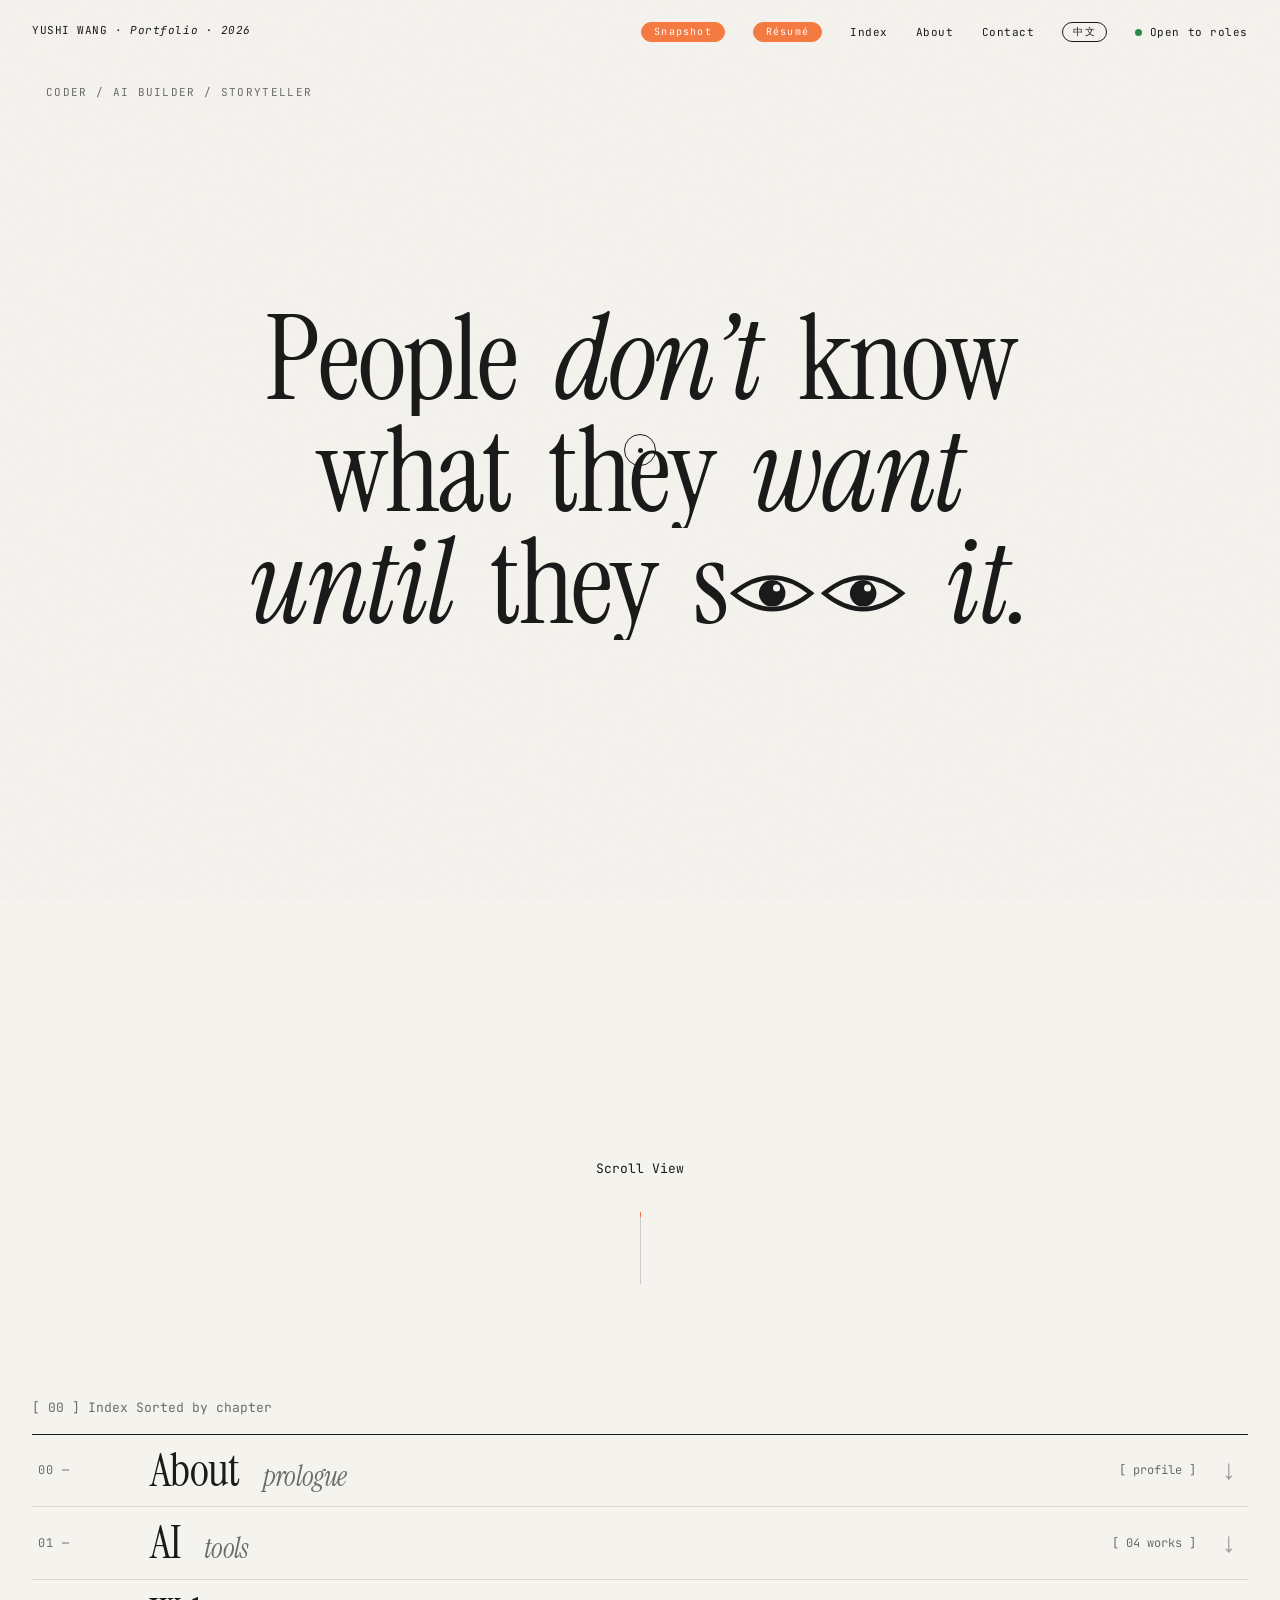
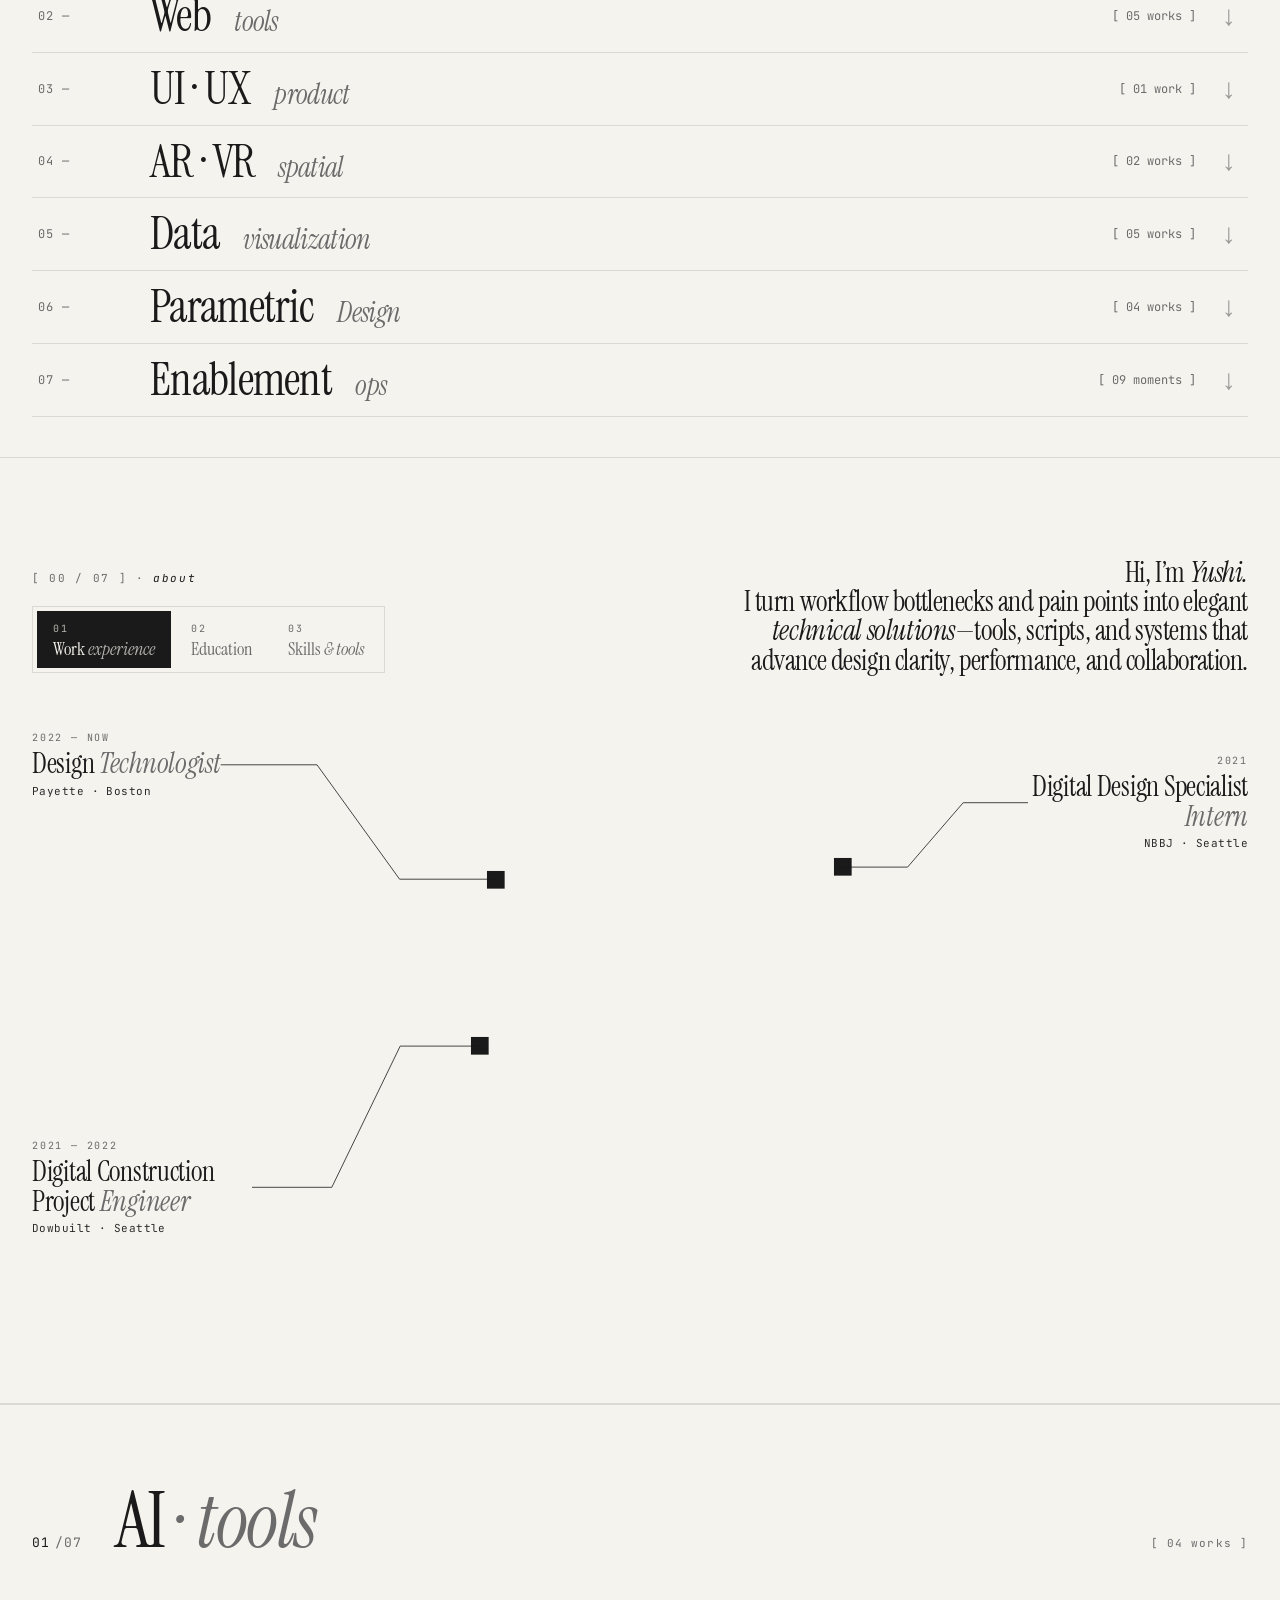
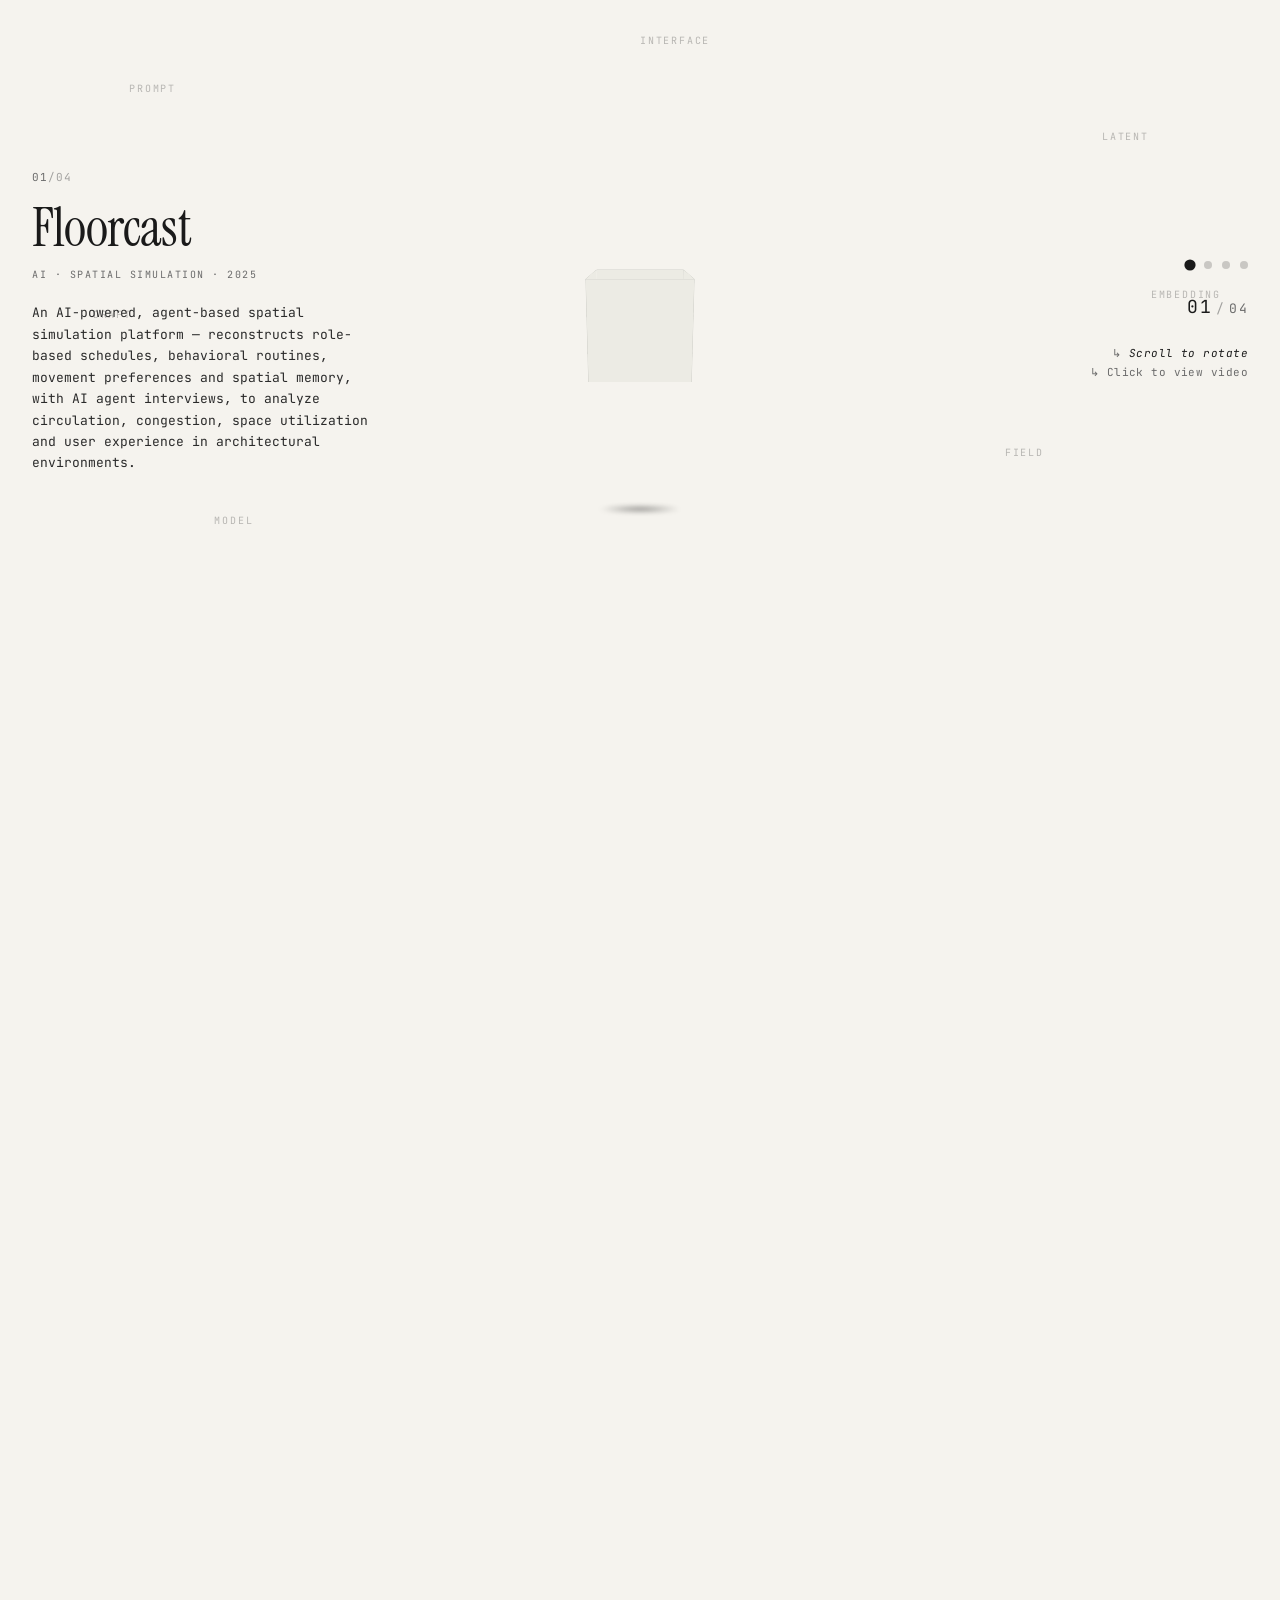
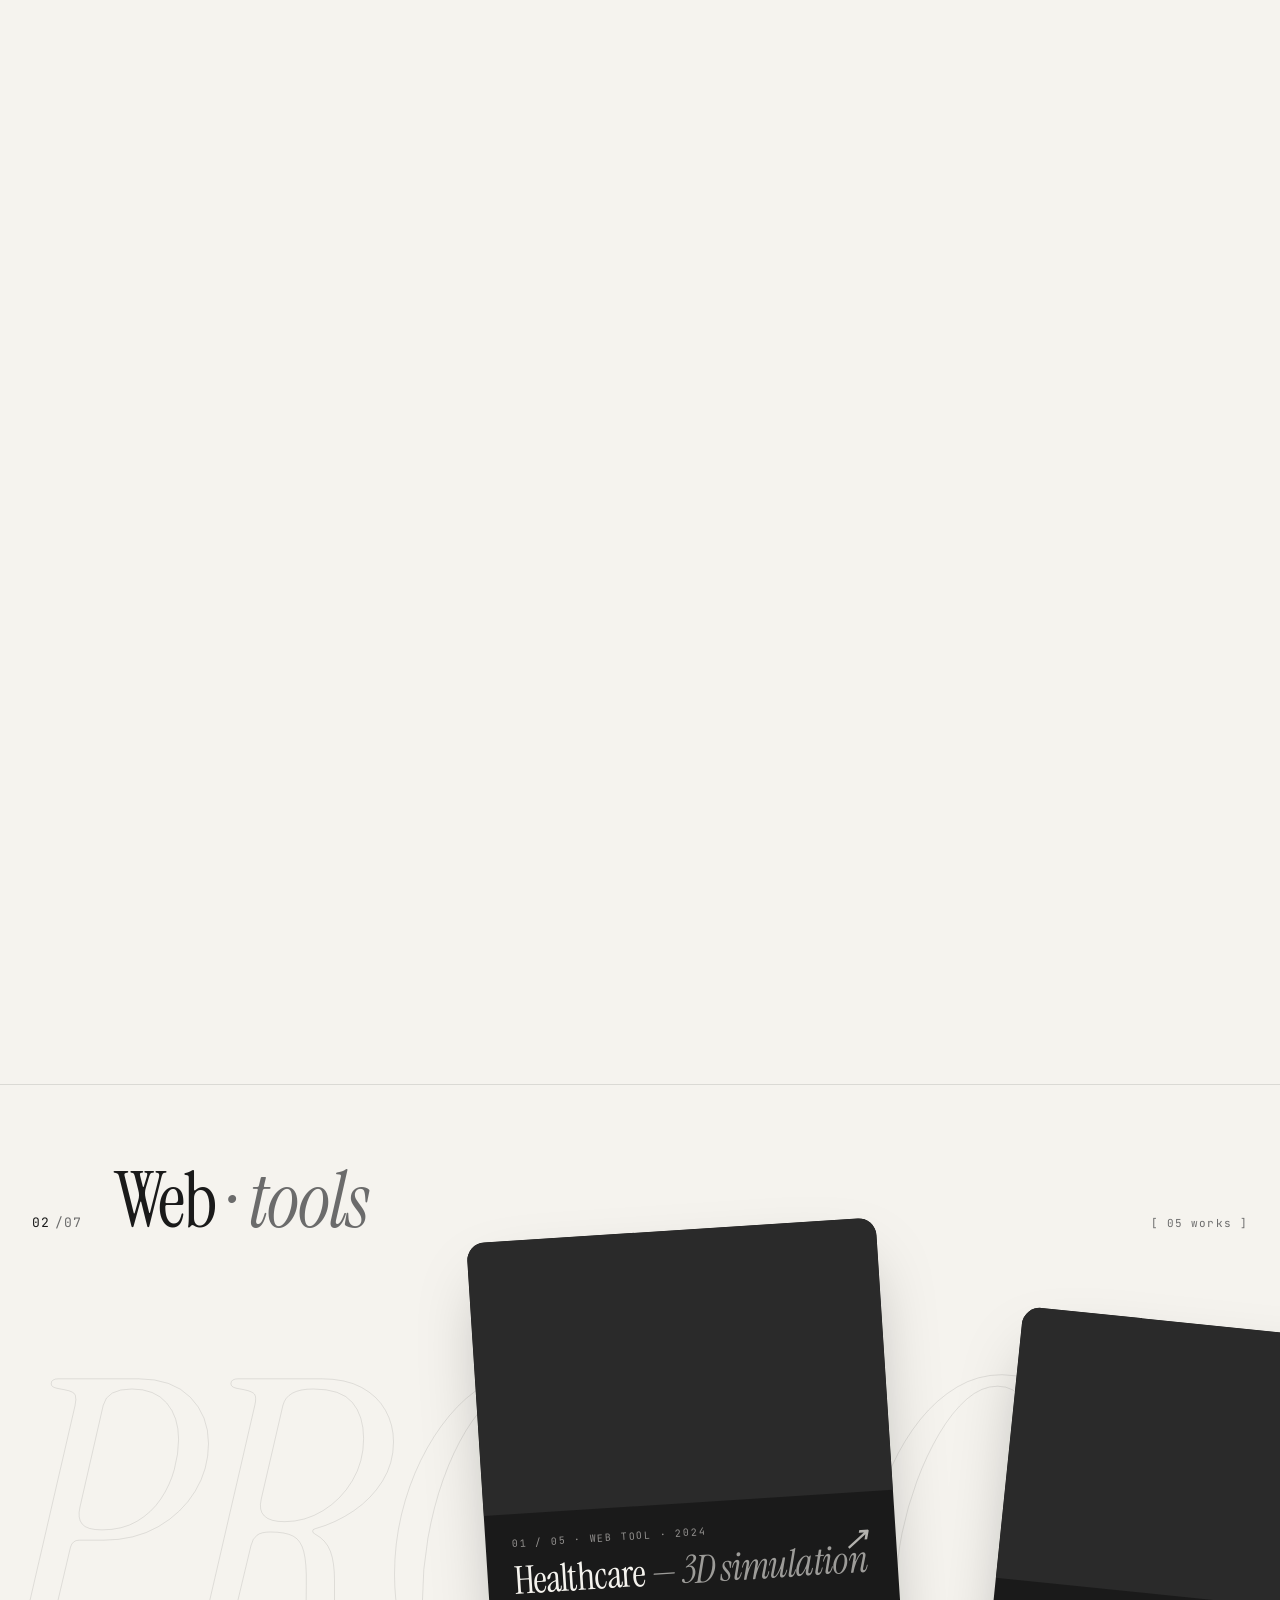
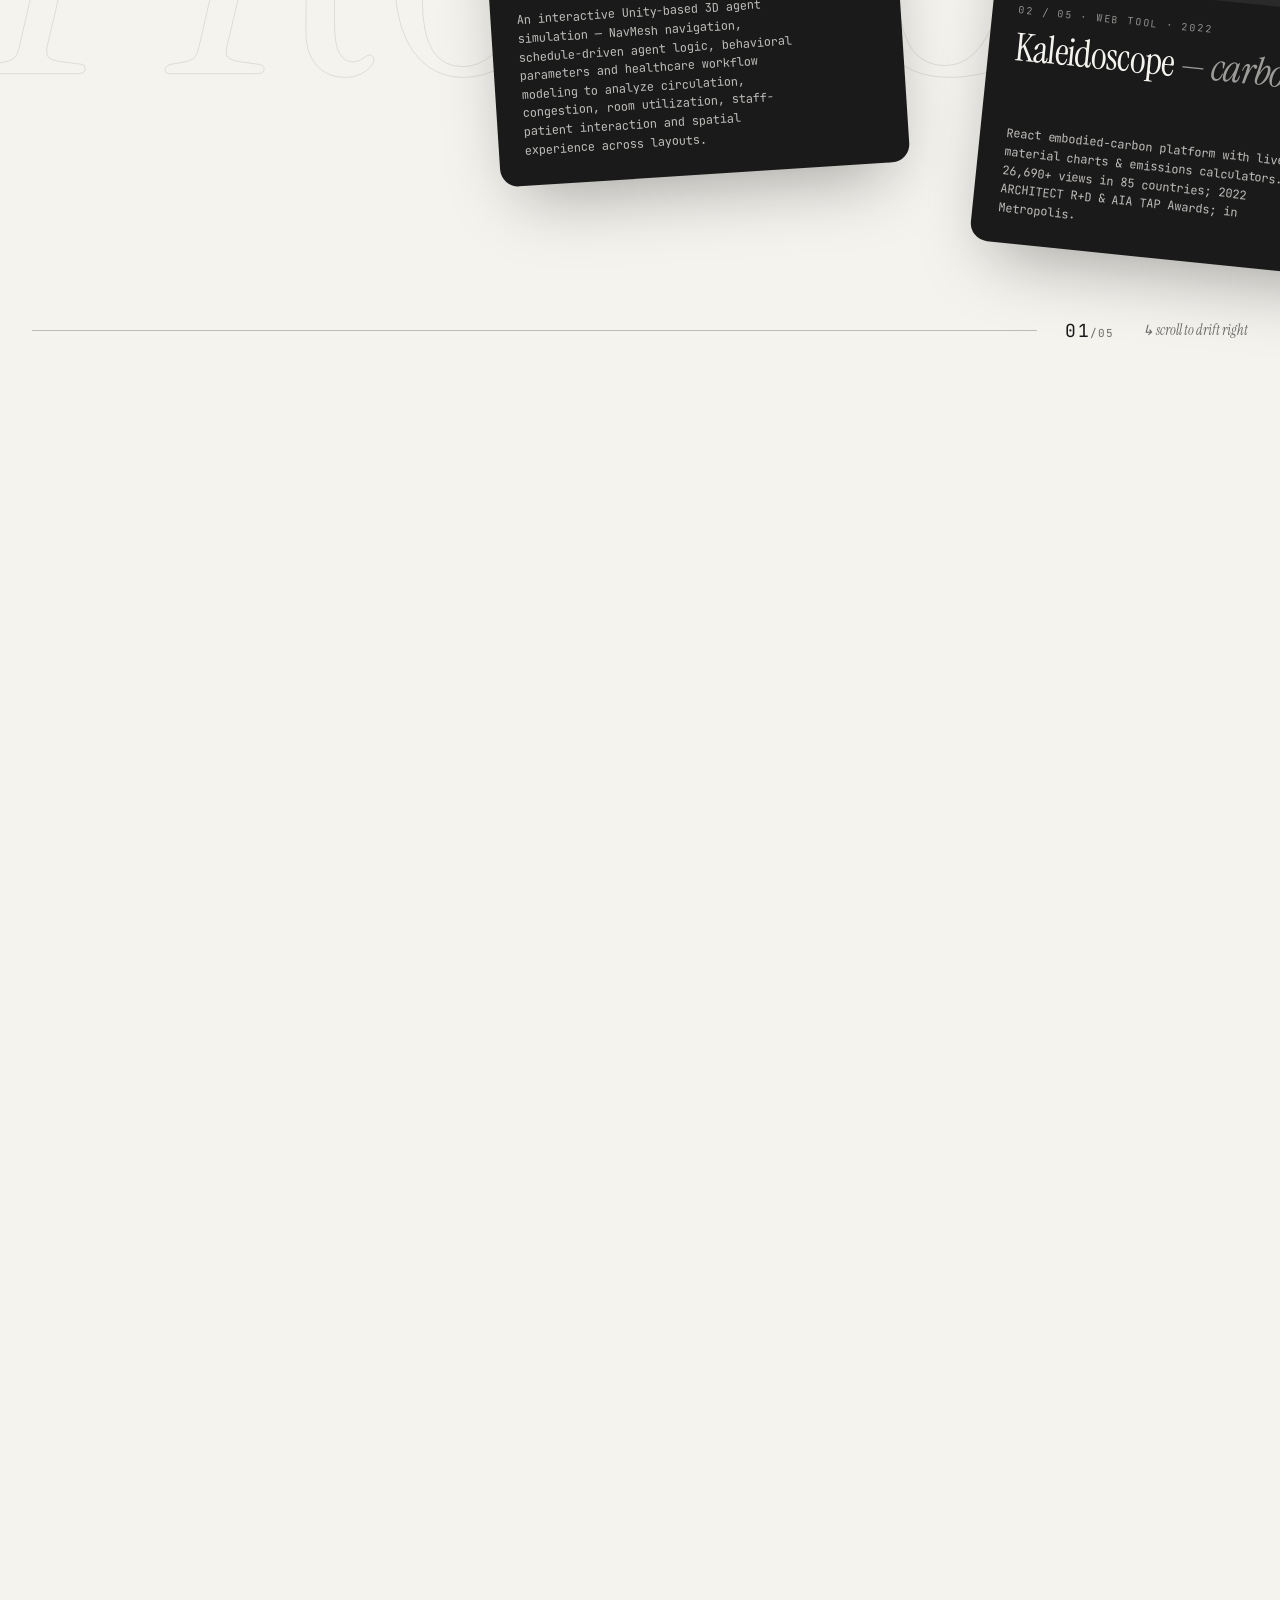
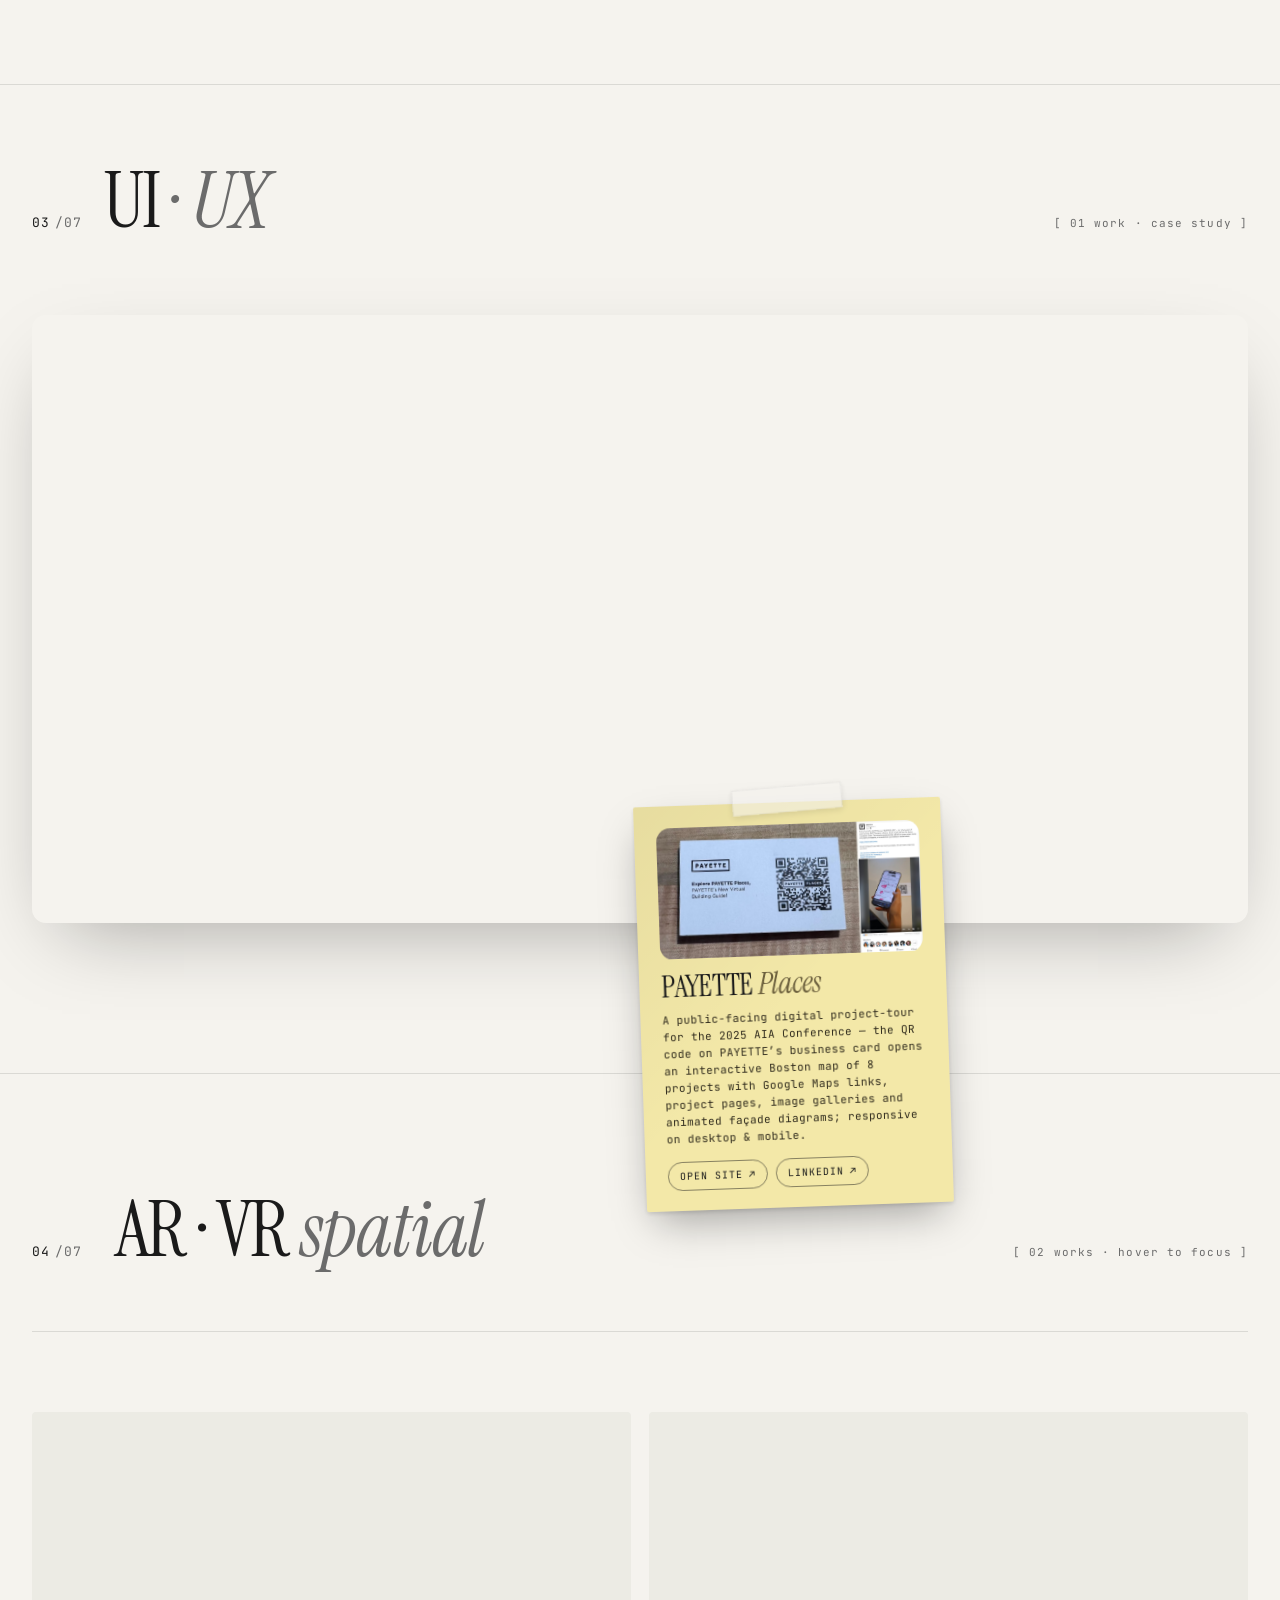
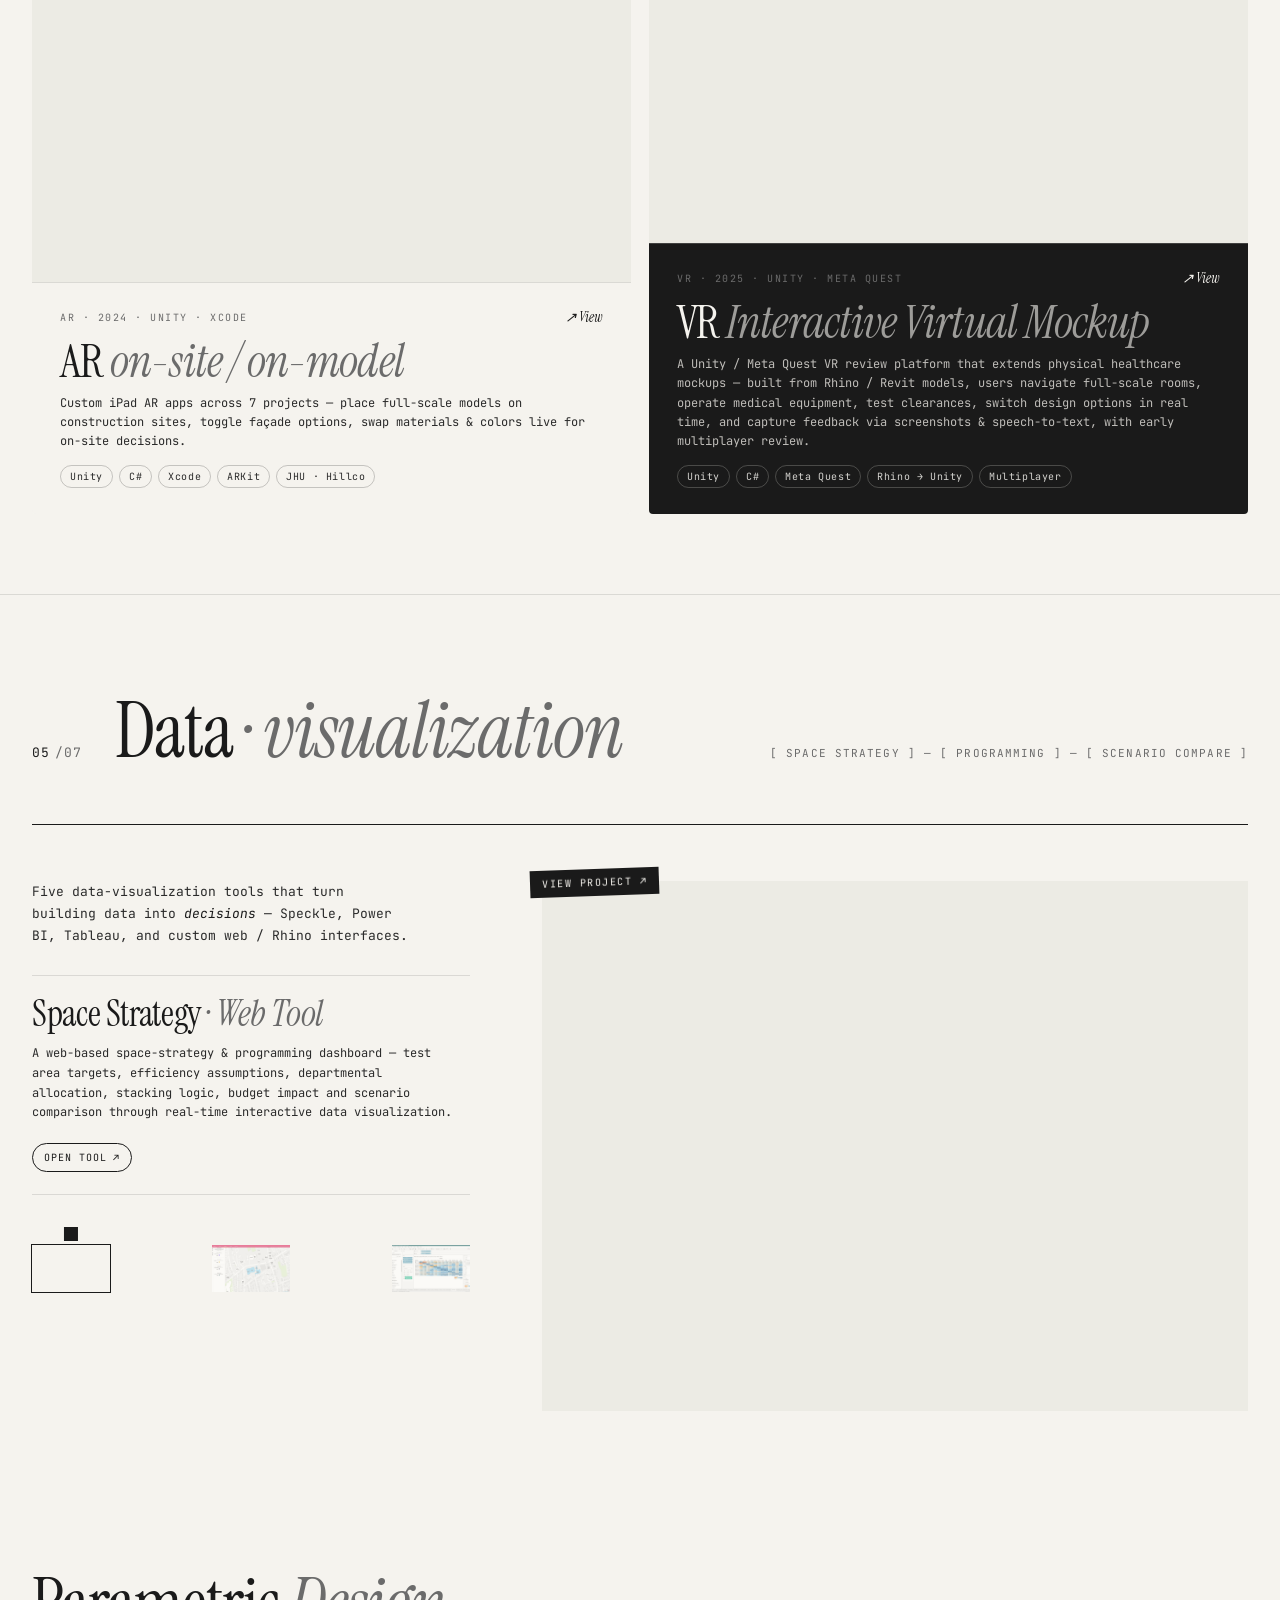
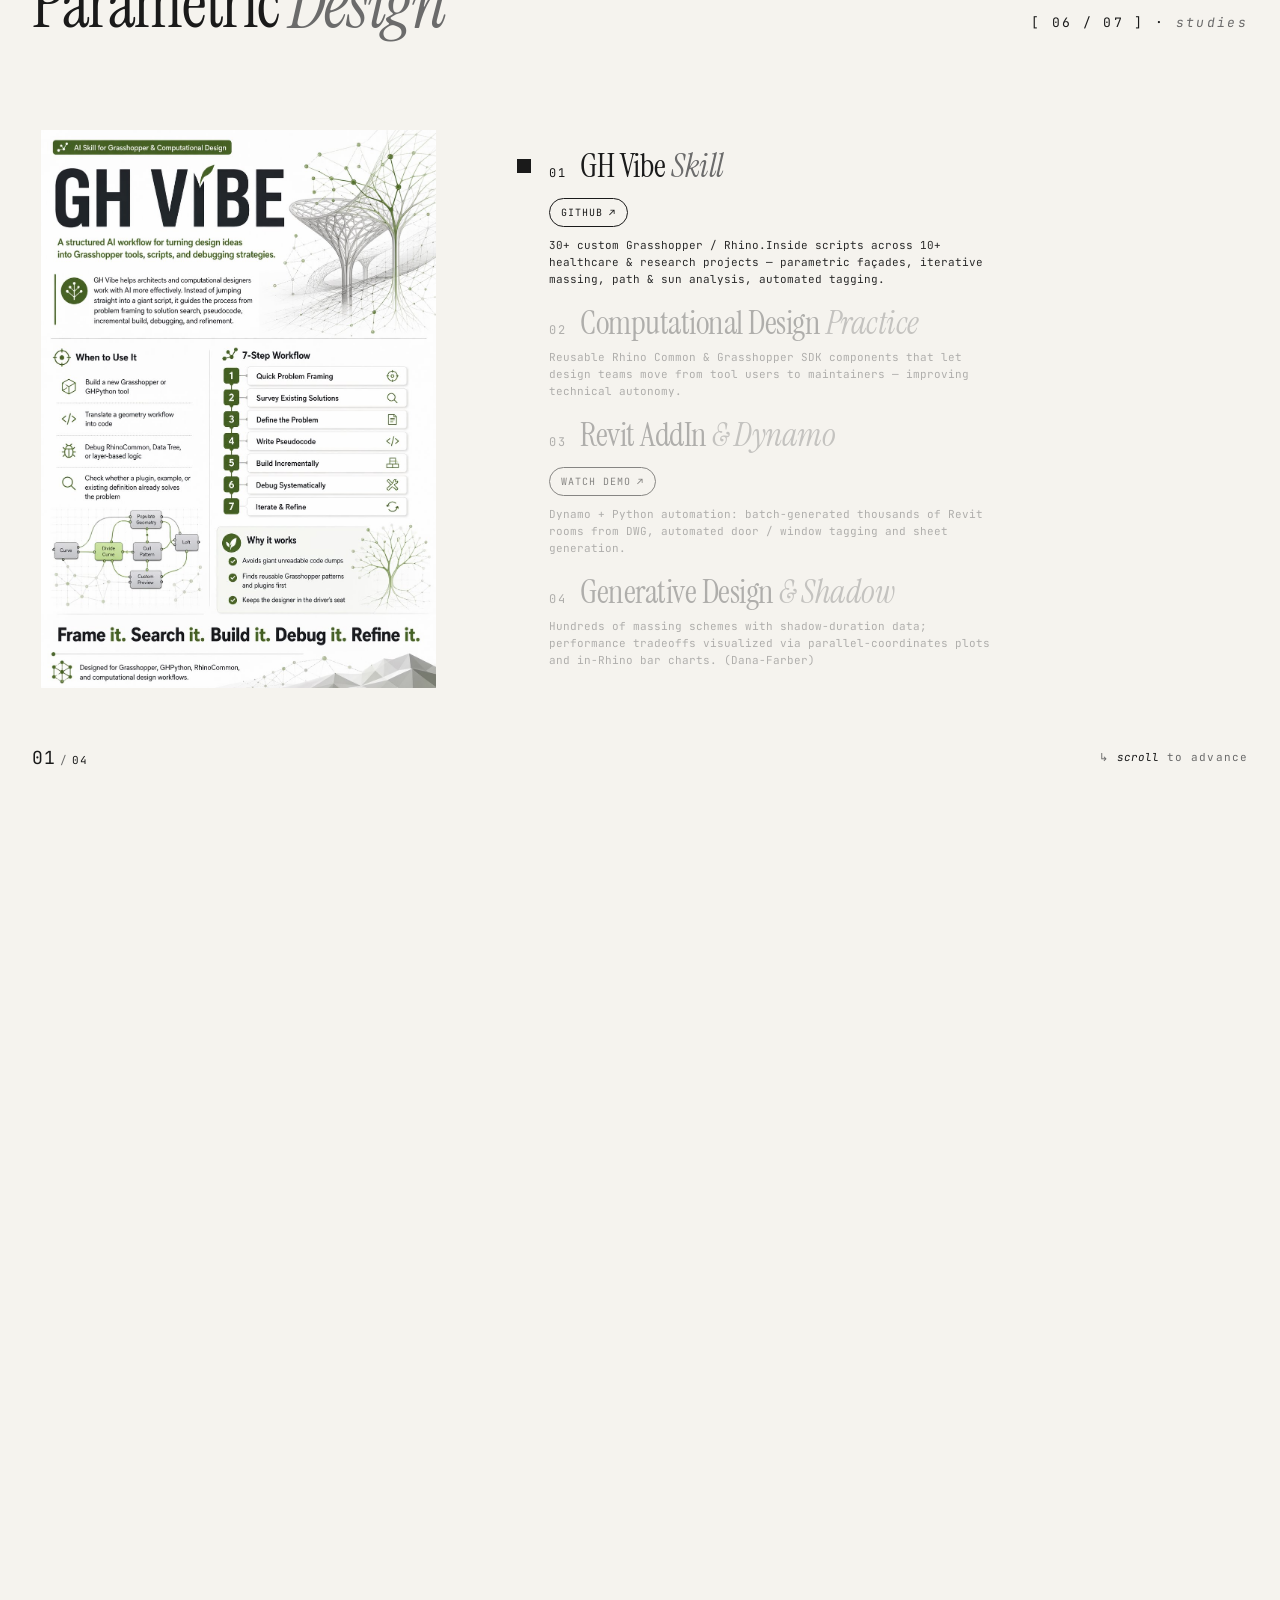
==== index.html @ d0c63352 "Favicon = real logo (logo.jpg → transparent PNG); tab title "Yushi Wang Portfolio" Co-Authored-By: C" ====
<!DOCTYPE html>
<html lang="en">
<head>
<meta charset="UTF-8" />
<meta name="viewport" content="width=device-width, initial-scale=1.0" />
<title>Yushi Wang Portfolio</title>
<meta name="description" content="Yushi Wang — Design Technologist & Experience Designer. AEC × AI × full-stack: tools, scripts and systems that advance design clarity, performance and collaboration." />
<meta name="author" content="Yushi Wang" />
<meta name="theme-color" content="#f5f3ee" />
<link rel="canonical" href="https://yushiwang.studio/" />
<link rel="icon" type="image/png" href="assets/favicon.png" />
<link rel="apple-touch-icon" href="assets/favicon.png" />
<meta property="og:type" content="website" />
<meta property="og:site_name" content="Yushi Wang — Portfolio" />
<meta property="og:url" content="https://yushiwang.studio/" />
<meta property="og:title" content="Yushi Wang Portfolio" />
<meta property="og:description" content="AEC × AI × full-stack — tools, scripts and systems that advance design clarity, performance and collaboration." />
<meta property="og:image" content="https://yushiwang.studio/assets/cover.jpg" />
<meta name="twitter:card" content="summary_large_image" />
<meta name="twitter:title" content="Yushi Wang Portfolio" />
<meta name="twitter:description" content="AEC × AI × full-stack — design clarity, performance, collaboration." />
<meta name="twitter:image" content="https://yushiwang.studio/assets/cover.jpg" />
<link rel="preconnect" href="https://fonts.googleapis.com" />
<link rel="preconnect" href="https://fonts.gstatic.com" crossorigin />
<link href="https://fonts.googleapis.com/css2?family=Instrument+Serif:ital@0;1&family=JetBrains+Mono:wght@300;400;500&display=swap" rel="stylesheet" />
<link rel="stylesheet" href="styles.css" />
<script src="video-config.js"></script>
</head>
<body data-screen-label="01 Home">
  <div id="preloader" aria-hidden="true">
    <div class="pl-name">YUSHI&nbsp;WANG</div>
    <div class="pl-sub">DESIGN&nbsp;TECHNOLOGIST · PORTFOLIO&nbsp;2026</div>
    <div class="pl-bar"><span id="pl-fill"></span></div>
    <div class="pl-pct" id="pl-pct">00</div>
  </div>
  <div class="grain"></div>
  <div class="cursor-dot"></div>
  <div class="cursor-ring"></div>

  <header class="chrome">
    <div class="tl">YUSHI&nbsp;WANG · <em>Portfolio · 2026</em></div>
    <nav class="tr">
      <button id="deck-btn" class="resume-btn" type="button" data-cursor="link" data-zh="作品快照">Snapshot</button>
      <button id="resume-btn" class="resume-btn" type="button" data-cursor="link" data-zh="简历">Résumé</button>
      <a href="#index" data-cursor="link" data-zh="目录">Index</a>
      <a href="#about" data-cursor="link" data-zh="关于">About</a>
      <a href="#contact" data-cursor="link" data-zh="联系">Contact</a>
      <button id="lang-toggle" class="lang-toggle" type="button" data-cursor="link" aria-label="Switch language">中文</button>
      <span><span class="dot-pulse"></span><span data-zh="开放求职中">Open to roles</span></span>
    </nav>
    <div class="bl"></div>
    <div class="br"></div>
  </header>

  <!-- HERO -->
  <section class="hero" data-screen-label="Hero">
    <div class="hero-top">
      <div class="col-l">
        <div class="eyebrow"><span class="num"></span><span data-zh="开发者 / AI 构建者 / 叙事者">CODER / AI BUILDER / STORYTELLER</span></div>
      </div>
      <div class="col-r">
      </div>
    </div>

    <div class="hero-center">
      <h1 class="hero-display">
        <span class="split-line"><span class="word">People</span><span class="word it">don&rsquo;t</span><span class="word">know</span></span>
        <span class="split-line"><span class="word">what</span><span class="word">they</span><span class="word it">want</span></span>
        <span class="split-line"><span class="word it">until</span><span class="word">they</span><span class="word word-see">s<svg class="eye-glyph" viewBox="0 0 100 80" xmlns="http://www.w3.org/2000/svg" aria-hidden="true"><path d="M 6 40 Q 50 4 94 40 Q 50 76 6 40 Z" fill="none" stroke="currentColor" stroke-width="5"/><g class="eye-iris-group"><circle cx="50" cy="40" r="15" fill="currentColor"/><circle cx="55" cy="34" r="4" fill="#f5f3ee"/></g></svg><svg class="eye-glyph" viewBox="0 0 100 80" xmlns="http://www.w3.org/2000/svg" aria-hidden="true"><path d="M 6 40 Q 50 4 94 40 Q 50 76 6 40 Z" fill="none" stroke="currentColor" stroke-width="5"/><g class="eye-iris-group"><circle cx="50" cy="40" r="15" fill="currentColor"/><circle cx="55" cy="34" r="4" fill="#f5f3ee"/></g></svg></span><span class="word it">it.</span></span>
      </h1>
    </div>

  </section>

  <div class="hero-to-index">
    <div class="ask-wrap">
      <video class="ask-bgvid" id="ask-bgvid" muted loop playsinline preload="metadata" aria-hidden="true"></video>
      <button class="ask-ai" id="ask-ai-btn" data-cursor="open" data-zh="问问数字分身的我 ✦">Ask my digital twin ✦</button>
    </div>
    <div class="scroll-cue">
      <span data-zh="滚动">Scroll</span>
      <span class="line"></span>
      <span data-zh="浏览">View</span>
    </div>
    <div class="scroll-track" aria-hidden="true"><span class="scroll-bead"></span></div>
  </div>

  <!-- linker removed -->

  <!-- INDEX -->
  <section class="index" id="index" data-screen-label="02 Index">
    <div class="index-head">
      <div class="note">[ 00 ] Index
Sorted by chapter</div>
      <h2></h2>
      <div class="note r">
</div>
    </div>

    <a class="row" href="#about" data-row="00" data-target="about" data-cursor="open">
      <span class="rn">00 —</span><span class="rt">About&nbsp;<span class="ital">prologue</span></span><span class="rcount" data-zh="[ 简介 ]">[ profile ]</span><span class="rarrow">↓</span>
    </a>
    <a class="row" href="#ai" data-row="01" data-target="ai" data-cursor="open">
      <span class="rn">01 —</span><span class="rt">AI&nbsp;<span class="ital">tools</span></span><span class="rcount" data-zh="[ 04 个项目 ]">[ 04 works ]</span><span class="rarrow">↓</span>
    </a>
    <a class="row" href="#webtool" data-row="02" data-target="webtool" data-cursor="open">
      <span class="rn">02 —</span><span class="rt">Web&nbsp;<span class="ital">tools</span></span><span class="rcount" data-zh="[ 05 个项目 ]">[ 05 works ]</span><span class="rarrow">↓</span>
    </a>
    <a class="row" href="#uiux" data-row="03" data-target="uiux" data-cursor="open">
      <span class="rn">03 —</span><span class="rt">UI&nbsp;·&nbsp;UX&nbsp;<span class="ital">product</span></span><span class="rcount" data-zh="[ 01 个项目 ]">[ 01 work ]</span><span class="rarrow">↓</span>
    </a>
    <a class="row" href="#arvr" data-row="04" data-target="arvr" data-cursor="open">
      <span class="rn">04 —</span><span class="rt">AR · VR&nbsp;<span class="ital">spatial</span></span><span class="rcount" data-zh="[ 02 个项目 ]">[ 02 works ]</span><span class="rarrow">↓</span>
    </a>
    <a class="row" href="#dataviz" data-row="05" data-target="dataviz" data-cursor="open">
      <span class="rn">05 —</span><span class="rt">Data&nbsp;<span class="ital">visualization</span></span><span class="rcount" data-zh="[ 05 个项目 ]">[ 05 works ]</span><span class="rarrow">↓</span>
    </a>
    <a class="row" href="#parametric" data-row="06" data-target="parametric" data-cursor="open">
      <span class="rn">06 —</span><span class="rt">Parametric&nbsp;<span class="ital">Design</span></span><span class="rcount" data-zh="[ 04 个项目 ]">[ 04 works ]</span><span class="rarrow">↓</span>
    </a>
    <a class="row" href="#management" data-row="07" data-target="management" data-cursor="open">
      <span class="rn">07 —</span><span class="rt">Enablement&nbsp;<span class="ital">ops</span></span><span class="rcount" data-zh="[ 09 个瞬间 ]">[ 09 moments ]</span><span class="rarrow">↓</span>
    </a>

    <div class="preview" aria-hidden="true">
      <div class="pv" data-pv="00"><img src="assets/idx-0.jpg" alt="About preview"/></div>
      <div class="pv" data-pv="01"><img src="assets/idx-1.jpg" alt="AI tools preview"/></div>
      <div class="pv" data-pv="02"><img src="assets/idx-2.jpg" alt="Web tools preview"/></div>
      <div class="pv" data-pv="03"><img src="assets/idx-3.jpg" alt="UI · UX preview"/></div>
      <div class="pv" data-pv="04"><img src="assets/idx-4.jpg" alt="AR · VR preview"/></div>
      <div class="pv" data-pv="05"><img src="assets/idx-5.jpg" alt="Data visualization preview"/></div>
      <div class="pv" data-pv="06"><img src="assets/idx-6.jpg" alt="Parametric design preview"/></div>
      <div class="pv" data-pv="07"><img src="assets/idx-7.jpg" alt="Management preview"/></div>
    </div>
  </section>

  <!-- ========== CHAPTER 00 · ABOUT (ROTATING COLLAGE) ========== -->
  <section class="chapter ch-about" id="about" data-screen-label="00 About">
    <div class="ab2-head">
      <div class="ab2-head-l">
        <div class="ab2-eyebrow">[ 00 / 07 ] · <em>about</em></div>
        <div class="ab2-switch" id="ab2-switch">
          <button class="sw active" data-cat="work">
            <span class="sw-num">01</span>
            <span class="sw-ttl">Work <em>experience</em></span>
          </button>
          <button class="sw" data-cat="edu">
            <span class="sw-num">02</span>
            <span class="sw-ttl">Education</span>
          </button>
          <button class="sw" data-cat="skills">
            <span class="sw-num">03</span>
            <span class="sw-ttl">Skills <em>&amp; tools</em></span>
          </button>
        </div>
      </div>
      <h2 class="ab2-display" style="font-size: 28px; width: 510px; text-align: right;" data-zh="你好，我是 <span class='it'>雨施</span>。<br/>我把工作流中的瓶颈与痛点，化作优雅的 <span class='it'>技术解法</span>&mdash;以工具、脚本与系统，让设计更清晰、更高效、更协同。">Hi, I&rsquo;m <span class="it">Yushi.</span><br/>I turn workflow bottlenecks and pain points into elegant <span class="it">technical solutions</span>&mdash;tools, scripts, and systems that advance design clarity, performance, and collaboration.</h2>
    </div>

    <div class="ab2-stage" id="ab2-stage">
      <!-- Center: rotating about video -->
      <div class="ab2-spin">
        <div class="ab2-collage" id="ab2-collage">
          <div class="ab2-video">
            <video src="assets/about-rotate.mp4" autoplay muted loop playsinline preload="metadata"></video>
          </div>

          <!-- 4 anchor squares (positions cycle every 1s via JS) -->
          <span class="ab2-anchor" data-anc="0"></span>
          <span class="ab2-anchor" data-anc="1"></span>
          <span class="ab2-anchor anc-hidden" data-anc="2"></span>
          <span class="ab2-anchor" data-anc="3"></span>
        </div>
      </div>

      <!-- Lines overlay (SVG covers full stage, JS draws lines) -->
      <svg class="ab2-lines" id="ab2-lines" preserveAspectRatio="none"></svg>

      <!-- Callout tags (fixed positions, content swaps with category) -->
      <div class="ab2-tag tag-tl" data-tag="0">
        <span class="tag-key" id="ab2-tag-0-key">2022 — NOW</span>
        <span class="tag-name" id="ab2-tag-0-name">Design <em>Technologist</em></span>
        <span class="tag-meta" id="ab2-tag-0-meta">Payette · Boston</span>
      </div>
      <div class="ab2-tag tag-tr" data-tag="1">
        <span class="tag-key" id="ab2-tag-1-key">2021</span>
        <span class="tag-name" id="ab2-tag-1-name">Digital Design Specialist <em>Intern</em></span>
        <span class="tag-meta" id="ab2-tag-1-meta">NBBJ · Seattle</span>
      </div>
      <div class="ab2-tag tag-br tag-hidden" data-tag="2">
        <span class="tag-key" id="ab2-tag-2-key"></span>
        <span class="tag-name" id="ab2-tag-2-name"></span>
        <span class="tag-meta" id="ab2-tag-2-meta"></span>
      </div>
      <div class="ab2-tag tag-bl" data-tag="3">
        <span class="tag-key" id="ab2-tag-3-key">2021 — 2022</span>
        <span class="tag-name" id="ab2-tag-3-name">Digital Construction Project <em>Engineer</em></span>
        <span class="tag-meta" id="ab2-tag-3-meta">Dowbuilt · Seattle</span>
      </div>
    </div>

    <!-- ab2-foot removed -->
  </section>

  <!-- ========== CHAPTER 01 · AI (CUBE) ========== -->
  <section class="chapter ch-ai" id="ai" data-screen-label="01 AI">
    <div class="ai-scroller">
      <div class="ai-stage">
        <div class="ch-head">
          <div class="ch-num">01<span>/07</span></div>
          <div class="ch-title">AI<span class="it"> · tools</span></div>
          <div class="ch-meta" data-zh="[ 04 个项目 ]">[ 04 works ]</div>
        </div>

        <div class="ai-scene">
          <div class="ai-floats">
            <span style="--x:8%; --y:15%; --d:0s;">prompt</span>
            <span style="--x:88%; --y:22%; --d:1s;">latent</span>
            <span style="--x:15%; --y:78%; --d:2s;">model</span>
            <span style="--x:80%; --y:68%; --d:1.5s;">field</span>
            <span style="--x:50%; --y:8%; --d:0.5s;">interface</span>
            <span style="--x:92%; --y:45%; --d:2.5s;">embedding</span>
            <span style="--x:5%; --y:48%; --d:3s;">draft</span>
          </div>

          <div class="ai-info ai-info-l">
            <div class="ai-info-row" data-face="0" data-proj="ai1" data-video="assets/ai-1-floorcast.mp4">
              <div class="ai-info-num">01<span>/04</span></div>
              <div class="ai-info-ttl">Floorcast</div>
              <div class="ai-info-tag" data-zh="AI · 空间仿真 · 2025">AI · Spatial Simulation · 2025</div>
              <p class="ai-info-desc" data-zh="AI 驱动的智能体空间仿真平台——重建基于角色的日程、行为习惯、移动偏好与空间记忆，并支持 AI 智能体访谈，分析建筑环境中的人流动线、拥堵、空间利用率与使用体验。">An AI-powered, agent-based spatial simulation platform &mdash; reconstructs role-based schedules, behavioral routines, movement preferences and spatial memory, with AI agent interviews, to analyze circulation, congestion, space utilization and user experience in architectural environments.</p>
            </div>
            <div class="ai-info-row" data-face="1" data-proj="ai2" data-video="assets/ai-2-promptitect.mp4">
              <div class="ai-info-num">02<span>/04</span></div>
              <div class="ai-info-ttl">Promptitect</div>
              <div class="ai-info-tag" data-zh="AI · 提示词引擎 · 2025">AI · Prompt Engine · 2025</div>
              <p class="ai-info-desc" data-zh="AI 驱动的提示词智能与图像生成平台——将建筑渲染实验沉淀为可检索知识库；检索过往案例、提取参考图属性、生成优化提示词、跨多个图像模型测试，并将成功结果回流形成闭环持续改进。">An AI-driven prompt-intelligence &amp; image-generation platform &mdash; turns architectural rendering experiments into a searchable knowledge base; retrieves precedent cases, extracts reference attributes, builds optimized prompts, tests across image models, and feeds successful results back for continuous improvement.</p>
            </div>
            <div class="ai-info-row" data-face="2" data-proj="ai3" data-video="assets/ai-3-aivideo.mp4">
              <div class="ai-info-num">03<span>/04</span></div>
              <div class="ai-info-ttl" data-zh="AI 视频 <em>叙事平台</em>">AI Video <em>Generator</em></div>
              <div class="ai-info-tag" data-zh="AI · 视频 · 2026">AI · Motion · 2026</div>
              <p class="ai-info-desc" data-zh="将静态概念帧转化为动态漫游与氛围演示的 AI 视频管线，用于客户方案展示，制作周期缩短 60%。">A pipeline turning still concept frames into animated walkthroughs and atmosphere studies for client presentations.</p>
            </div>
            <div class="ai-info-row" data-face="3" data-proj="ai4" data-video="assets/ai-4-rag.mp4">
              <div class="ai-info-num">04<span>/04</span></div>
              <div class="ai-info-ttl">Ask <em>Tom</em></div>
              <div class="ai-info-tag" data-zh="AI · 企业级 RAG · 2025">AI · Enterprise RAG · 2025</div>
              <p class="ai-info-desc" data-zh="面向 PAYETTE 的企业级 RAG 知识平台——自然语言检索、向量/关键词混合检索、带 PDF 预览与页级引用的可溯源回答，帮助市场与内部团队检索、总结并复用提案、案例、获奖材料与项目文档。">An enterprise RAG knowledge platform for PAYETTE &mdash; natural-language search, hybrid vector/keyword retrieval, and source-grounded answers with PDF preview &amp; page-level citations, helping Marketing and internal teams summarize and reuse proposals, case studies, awards and project docs.</p>
            </div>
          </div>

          <div class="cube-wrap" data-cursor="video">
            <div class="cube" id="cube">
              <div class="face f0">
                <video src="assets/ai-1-floorcast.mp4" data-start="78" autoplay muted playsinline preload="metadata"></video>
              </div>
              <div class="face f1">
                <video src="assets/ai-2-promptitect.mp4" data-start="56" autoplay muted playsinline preload="metadata"></video>
              </div>
              <div class="face f2">
                <video src="assets/ai-3-aivideo.mp4" data-start="35" autoplay muted playsinline preload="metadata"></video>
              </div>
              <div class="face f3">
                <video src="assets/ai-4-rag.mp4" autoplay muted loop playsinline preload="metadata"></video>
              </div>
            </div>
            <div class="cube-shadow"></div>
          </div>

          <div class="ai-info ai-info-r">
            <div class="ai-face-indicator">
              <span class="dot active"></span><span class="dot"></span><span class="dot"></span><span class="dot"></span>
            </div>
            <div class="ai-face-progress">
              <span class="cur">01</span><span class="sep">/</span><span class="tot">04</span>
            </div>
            <p class="ai-hint" data-zh="↳ <em>滚动以旋转</em><br/>↳ 点击查看视频">↳ <em>Scroll to rotate</em><br/>↳ Click to view video</p>
          </div>
        </div>
      </div>
    </div>
  </section>

  <!-- ========== CHAPTER 02 · WEB TOOL (HORIZONTAL SCROLL) ========== -->
  <section class="chapter ch-webtool" id="webtool" data-screen-label="02 Web Tool">
    <div class="wt-scroller">
      <div class="wt-stage">
        <div class="wt-head">
          <div class="ch-head">
            <div class="ch-num">02<span>/07</span></div>
            <div class="ch-title">Web <span class="it">· tools</span></div>
            <div class="ch-meta" data-zh="[ 05 个项目 ]">[ 05 works ]</div>
          </div>
        </div>

        <!-- Background giant word -->
        <div class="wt-bg-type" aria-hidden="true">PROJECTS&nbsp;&mdash;&nbsp;PROJECTS</div>

        <!-- Horizontal track -->
        <div class="wt-track" id="wt-track">
          <article class="wt-card" data-cursor="video" data-proj="web1" data-video="assets/web-1-healthcare.mp4" data-rot="-9" data-yoff="-40">
            <div class="wt-card-img">
              <video src="assets/web-1-healthcare.mp4" autoplay muted loop playsinline preload="metadata"></video>
            </div>
            <div class="wt-card-body">
              <div class="wt-tag" data-zh="01 / 05 · 网页工具 · 2024">01 / 05 · WEB TOOL · 2024</div>
              <h3 class="wt-title" data-zh="医疗空间 <span class='it'>— 行为仿真</span>">Healthcare <span class="it">— 3D simulation</span></h3>
              <p class="wt-desc" data-zh="交互式 Unity 3D 智能体仿真工具——基于 NavMesh 导航、日程驱动的智能体逻辑、行为参数与医疗工作流建模，分析不同布局下的人流动线、拥堵、房间利用率、医护-患者互动与空间体验。">An interactive Unity-based 3D agent simulation &mdash; NavMesh navigation, schedule-driven agent logic, behavioral parameters and healthcare workflow modeling to analyze circulation, congestion, room utilization, staff-patient interaction and spatial experience across layouts.</p>
              <div class="wt-arrow">↗</div>
            </div>
          </article>

          <article class="wt-card" data-cursor="video" data-proj="web2" data-video="assets/web-2-kaleidoscope.mp4" data-rot="6" data-yoff="60">
            <div class="wt-card-img">
              <video src="assets/web-2-kaleidoscope.mp4" autoplay muted loop playsinline preload="metadata"></video>
            </div>
            <div class="wt-card-body">
              <div class="wt-tag" data-zh="02 / 05 · 网页工具 · 2022">02 / 05 · WEB TOOL · 2022</div>
              <h3 class="wt-title" data-zh="Kaleidoscope <span class='it'>— 碳排分析</span>">Kaleidoscope <span class="it">— carbon</span></h3>
              <div class="proj-links">
                <a class="proj-link" href="https://www.payette.com/kaleidoscope/" target="_blank" rel="noopener" data-cursor="link" onclick="event.stopPropagation()" data-zh="项目页面 <span class=&quot;ar&quot;>↗</span>">Project page <span class="ar">↗</span></a>
                <a class="proj-link" href="https://metropolismag.com/products/four-pieces-of-software-by-architects-for-architects/" target="_blank" rel="noopener" data-cursor="link" onclick="event.stopPropagation()">Metropolis <span class="ar">↗</span></a>
                <a class="proj-link" href="https://www.linkedin.com/posts/saravananjeyabarathi_sustainability-greenbuilding-flooring-activity-7230150820514652161-nt1h?utm_source=share&amp;utm_medium=member_desktop" target="_blank" rel="noopener" data-cursor="link" onclick="event.stopPropagation()">LinkedIn <span class="ar">↗</span></a>
              </div>
              <p class="wt-desc" data-zh="基于 React 的建筑隐含碳分析平台，含实时材料图表与排放计算器。累计访问 26,690+ 次、覆盖 85 国；荣获 2022 ARCHITECT R+D 与 AIA TAP 创新奖；获《Metropolis》报道。">React embodied-carbon platform with live material charts &amp; emissions calculators. 26,690+ views in 85 countries; 2022 ARCHITECT R+D &amp; AIA TAP Awards; in Metropolis.</p>
              <div class="wt-arrow">↗</div>
            </div>
          </article>

          <article class="wt-card" data-cursor="video" data-proj="web3" data-video="assets/web-3-solarcomfort.mp4" data-rot="-11" data-yoff="-20">
            <div class="wt-card-img">
              <video src="assets/web-3-solarcomfort.mp4" autoplay muted loop playsinline preload="metadata"></video>
            </div>
            <div class="wt-card-body">
              <div class="wt-tag" data-zh="03 / 05 · 网页工具 · 2024">03 / 05 · WEB TOOL · 2024</div>
              <h3 class="wt-title" data-zh="Solar <span class='it'>— 热舒适</span>">Solar <span class="it">— comfort</span></h3>
              <div class="proj-links">
                <a class="proj-link" href="https://payette.github.io/Solar-Comfort-Tool/" target="_blank" rel="noopener" data-cursor="link" onclick="event.stopPropagation()" data-zh="在线工具 <span class=&quot;ar&quot;>↗</span>">Live tool <span class="ar">↗</span></a>
                <a class="proj-link" href="https://www.payette.com/research-innovation/introducing-the-solar-comfort-tool/" target="_blank" rel="noopener" data-cursor="link" onclick="event.stopPropagation()" data-zh="文章 <span class=&quot;ar&quot;>↗</span>">Article <span class="ar">↗</span></a>
                <a class="proj-link" href="https://www.linkedin.com/posts/kjell-anderson-faia-leed-fellow-aa5a7010_payette-pathtozerocarbon-activity-7167950270327455744-E81a?utm_source=share&amp;utm_medium=member_desktop" target="_blank" rel="noopener" data-cursor="link" onclick="event.stopPropagation()">LinkedIn <span class="ar">↗</span></a>
              </div>
              <p class="wt-desc" data-zh="基于 JavaScript 与 Python 的工具，集成全球气象数据，实时反馈建筑立面的热舒适与视觉舒适。累计访问 1,669 次，用户覆盖 49 国。">JavaScript + Python tool integrating global weather data for real-time façade thermal &amp; visual comfort feedback. 1,669 visits from users in 49 countries.</p>
              <div class="wt-arrow">↗</div>
            </div>
          </article>

          <article class="wt-card" data-cursor="video" data-proj="web4" data-video="assets/web-4-floorish.mp4" data-rot="12" data-yoff="40">
            <div class="wt-card-img">
              <video src="assets/web-4-floorish.mp4" autoplay muted loop playsinline preload="metadata"></video>
            </div>
            <div class="wt-card-body">
              <div class="wt-tag" data-zh="04 / 05 · 网页工具 · 2025">04 / 05 · WEB TOOL · 2025</div>
              <h3 class="wt-title" data-zh="Floorish <span class='it'>— 平面智能</span>">Floorish <span class="it">— plan fusion</span></h3>
              <div class="proj-links">
                <a class="proj-link" href="https://pai-floorish-app-evhnbgbvb4epb4bh.eastus-01.azurewebsites.net/" target="_blank" rel="noopener" data-cursor="link" onclick="event.stopPropagation()" data-zh="打开工具 <span class=&quot;ar&quot;>↗</span>">Open tool <span class="ar">↗</span></a>
              </div>
              <p class="wt-desc" data-zh="基于 DWG 的网页平台，将 Excel 房间数据对接交互式平面图——自动按分类上色、房间信息查看，并一键导出印刷就绪 PDF。将制图周期从 1–2 周压缩至 1–2 个工作日。">A DWG-based platform linking Excel room data to interactive floorplans &mdash; auto area coloring, room info, and one-click print-ready PDF export.</p>
              <div class="wt-arrow">↗</div>
            </div>
          </article>

          <article class="wt-card" data-cursor="video" data-proj="web5" data-video="assets/web-5-sectioneer.mp4" data-rot="-7" data-yoff="-50">
            <div class="wt-card-img">
              <video src="assets/web-5-sectioneer.mp4" autoplay muted loop playsinline preload="metadata"></video>
            </div>
            <div class="wt-card-body">
              <div class="wt-tag" data-zh="05 / 05 · 网页工具 · 2025">05 / 05 · WEB TOOL · 2025</div>
              <h3 class="wt-title" data-zh="Sectioneer <span class='it'>— 剖面设计</span>">Sectioneer <span class="it">— section design</span></h3>
              <div class="proj-links">
                <a class="proj-link" href="https://sectioneer-auheecd0a4cbg6hu.canadacentral-01.azurewebsites.net/splash.html" target="_blank" rel="noopener" data-cursor="link" onclick="event.stopPropagation()" data-zh="打开工具 <span class=&quot;ar&quot;>↗</span>">Open tool <span class="ar">↗</span></a>
              </div>
              <p class="wt-desc" data-zh="让剖面设计既灵活又精准：拖放、堆叠，在方案迭代中实时观察建筑形体生成，迭代效率节省 80% 手动重绘时间。">Makes section design playful and precise: drag, stack, and watch the building come alive across schematic iterations.</p>
              <div class="wt-arrow">↗</div>
            </div>
          </article>
        </div>

        <!-- Bottom progress -->
        <div class="wt-bottom">
          <div class="wt-progress-bar"><div class="wt-progress-fill" id="wt-progress-fill"></div></div>
          <div class="wt-counter"><span class="wt-cur" id="wt-cur">01</span><span>/05</span></div>
          <div class="wt-cue" data-zh="↳ 向右滚动浏览">↳ scroll to drift right</div>
        </div>
      </div>
    </div>
  </section>

  <!-- ========== CHAPTER 03 · UIUX ========== -->
  <section class="chapter ch-uiux ch-uiux-hero" id="uiux" data-screen-label="03 UIUX">
    <div class="uiux-pin">
      <div class="uiux-pin-stage">
        <div class="uiux-hero-meta">
          <div class="hm-l">
            <div class="ch-num light">03<span>/07</span></div>
            <div class="ch-title light">UI<span class="it"> · UX</span></div>
          </div>
          <div class="ch-meta light" data-zh="[ 01 个项目 · 案例研究 ]">[ 01 work · case study ]</div>
        </div>

        <div class="uiux-hero-img" data-cursor="video" data-proj="uiux" data-video="assets/uiux-payetteplaces.mp4">
          <video src="assets/uiux-payetteplaces.mp4" autoplay muted loop playsinline preload="metadata"></video>

          <!-- Sticky note panel — stuck on the video, centred horizontally, 4/5 down -->
          <div class="uiux-note" id="uiux-note" data-cursor="drag" onclick="event.stopPropagation()">
            <div class="un-tape"></div>
            <div class="un-img">
              <img src="assets/uiux-note-card.jpg" alt="PAYETTE Places business card with QR code" onerror="this.closest('.un-img').style.display='none'"/>
            </div>
            <h4 class="un-ttl">PAYETTE <em>Places</em></h4>
            <p class="un-desc" data-zh="面向公众的数字项目导览，为 2025 AIA 大会打造——扫描 PAYETTE 名片上的二维码即可进入交互式波士顿地图：8 个项目、Google Maps 定位、项目详情页、图片画廊与动态立面图解，桌面与移动端自适应。">A public-facing digital project-tour for the 2025 AIA Conference &mdash; the QR code on PAYETTE&rsquo;s business card opens an interactive Boston map of 8 projects with Google Maps links, project pages, image galleries and animated façade diagrams; responsive on desktop &amp; mobile.</p>
            <div class="proj-links">
              <a class="proj-link" href="https://www.payette.com/payette-places/" target="_blank" rel="noopener" data-cursor="link" data-zh="访问网站 <span class=&quot;ar&quot;>↗</span>">Open site <span class="ar">↗</span></a>
              <a class="proj-link" href="https://www.linkedin.com/posts/payette_aia25-designalways-activity-7335347997494435840-Rweb?utm_source=share&amp;utm_medium=member_desktop" target="_blank" rel="noopener" data-cursor="link">LinkedIn <span class="ar">↗</span></a>
            </div>
          </div>
        </div>
      </div>
    </div>
  </section>

  <!-- ========== CHAPTER 04 · ARVR ========== -->
  <section class="chapter ch-arvr" id="arvr" data-screen-label="04 ARVR">
    <div class="ch-head">
      <div class="ch-num">04<span>/07</span></div>
      <div class="ch-title">AR · VR<span class="it">&nbsp;spatial</span></div>
      <div class="ch-meta" data-zh="[ 02 个项目 · 悬停聚焦 ]">[ 02 works · hover to focus ]</div>
    </div>

    <div class="arvr-split" id="arvr-split">
      <a class="arvr-pane" data-cursor="video" data-proj="arvrar" data-video="assets/arvr-ar.mp4" data-side="l">
        <div class="arvr-pane-media">
          <video src="assets/arvr-ar.mp4" autoplay muted loop playsinline preload="metadata"></video>
        </div>
        <div class="arvr-pane-info">
          <div class="arvr-pane-meta">
            <span class="arvr-tag" data-zh="AR · 2024 · Unity · Xcode">AR · 2024 · Unity · Xcode</span>
            <span class="arvr-go" data-zh="↗ 查看">↗ View</span>
          </div>
          <h3 class="arvr-pane-ttl" data-zh="AR <em>现场与实体模型交互</em>">AR <em>on-site / on-model</em></h3>
          <p class="arvr-pane-desc" data-zh="覆盖 7 个项目的定制 iPad AR 应用——在实景场地放置等比例模型，实时切换立面方案、材质与颜色，辅助现场决策。">Custom iPad AR apps across 7 projects &mdash; place full-scale models on construction sites, toggle façade options, swap materials &amp; colors live for on-site decisions.</p>
          <div class="arvr-pane-stack">
            <span>Unity</span><span>C#</span><span>Xcode</span><span>ARKit</span><span>JHU · Hillco</span>
          </div>
        </div>
      </a>

      <a class="arvr-pane" data-cursor="video" data-proj="arvrvr" data-video="assets/arvr-vr.mp4" data-side="r">
        <div class="arvr-pane-media">
          <video src="assets/arvr-vr.mp4" autoplay muted loop playsinline preload="metadata"></video>
        </div>
        <div class="arvr-pane-info dark">
          <div class="arvr-pane-meta">
            <span class="arvr-tag" data-zh="VR · 2025 · Unity · Meta Quest">VR · 2025 · Unity · Meta Quest</span>
            <span class="arvr-go" data-zh="↗ 查看">↗ View</span>
          </div>
          <h3 class="arvr-pane-ttl" data-zh="VR <em>交互式虚拟样板间</em>">VR <em>Interactive Virtual Mockup</em></h3>
          <p class="arvr-pane-desc" data-zh="基于 Unity / Meta Quest 的 VR 评审平台，作为实体样板间的数字延伸——由 Rhino / Revit 模型构建，用户可在等比例医疗房间中漫游、操作医疗设备、测试净空、实时切换设计方案，并通过截图与语音转文字记录反馈，支持早期多人协同评审。">A Unity / Meta Quest VR review platform that extends physical healthcare mockups &mdash; built from Rhino / Revit models, users navigate full-scale rooms, operate medical equipment, test clearances, switch design options in real time, and capture feedback via screenshots &amp; speech-to-text, with early multiplayer review.</p>
          <div class="arvr-pane-stack">
            <span>Unity</span><span>C#</span><span>Meta Quest</span><span>Rhino → Unity</span><span>Multiplayer</span>
          </div>
        </div>
      </a>
    </div>
  </section>

  <!-- ========== CHAPTER 05 · DATA VIZ (FEATURED WORK) ========== -->
  <section class="chapter ch-dataviz" id="dataviz" data-screen-label="05 Data Viz">
    <div class="ch-head">
      <div class="ch-num">05<span>/07</span></div>
      <div class="ch-title">Data <span class="it">· visualization</span></div>
      <div class="ch-meta" id="dv3-tags">[ SPACE STRATEGY ] — [ PROGRAMMING ] — [ SCENARIO COMPARE ]</div>
    </div>

    <div class="dv3-stage" id="dv3-stage">
      <aside class="dv3-left">
        <p class="dv3-blurb" data-zh="五款数据可视化工具，将建筑数据转化为<em>决策</em>——基于 Speckle、Power BI、Tableau 与定制的网页 / Rhino 界面。">
          Five data-visualization tools that turn building data into <em>decisions</em> &mdash;
          Speckle, Power BI, Tableau, and custom web / Rhino interfaces.
        </p>

        <div class="dv3-project-meta">
          <h3 class="dv3-name" id="dv3-name">Space Strategy <em>· Web Tool</em></h3>
          <p class="dv3-desc" id="dv3-desc">A web-based space-strategy & programming dashboard — test area targets, efficiency assumptions, departmental allocation, stacking logic, budget impact and scenario comparison through real-time interactive data visualization.</p>
          <div class="proj-links" id="dv3-links">
            <a class="proj-link" href="https://pai-floorish-app-evhnbgbvb4epb4bh.eastus-01.azurewebsites.net/" target="_blank" rel="noopener" data-cursor="link">Open tool <span class="ar">↗</span></a>
          </div>
        </div>

        <div class="dv3-thumbs-wrap">
          <span class="dv3-marker" id="dv3-marker"></span>
          <ul class="dv3-thumbs" id="dv3-thumbs">
            <li class="dv3-thumb active" data-idx="0">
              <video src="assets/dv-1-planfusion.mp4" autoplay muted loop playsinline preload="metadata"></video>
            </li>
            <li class="dv3-thumb" data-idx="1">
              <video src="assets/dv-2-payettelens.mp4" autoplay muted loop playsinline preload="metadata"></video>
            </li>
            <li class="dv3-thumb" data-idx="2">
              <img src="assets/dv-3-pulse.jpg" alt="Pulse" loading="lazy"/>
            </li>
            <li class="dv3-thumb" data-idx="3">
              <video src="assets/dv-4-massit.mp4" autoplay muted loop playsinline preload="metadata"></video>
            </li>
            <li class="dv3-thumb" data-idx="4">
              <img src="assets/dv-5-powerbi.jpg" alt="Power BI · Tableau" loading="lazy"/>
            </li>
          </ul>
        </div>
      </aside>

      <div class="dv3-right" data-cursor="video">
        <div class="dv3-cta" data-zh="查看项目 ↗">VIEW PROJECT ↗</div>
        <div class="dv3-preview-wrap">
          <div class="dv3-preview dv3-preview-0 active" data-proj="dv1" data-video="assets/dv-1-planfusion.mp4">
            <video src="assets/dv-1-planfusion.mp4" autoplay muted loop playsinline preload="metadata"></video>
          </div>

          <div class="dv3-preview dv3-preview-1" data-proj="dv2" data-video="assets/dv-2-payettelens.mp4">
            <video src="assets/dv-2-payettelens.mp4" autoplay muted loop playsinline preload="metadata"></video>
          </div>

          <div class="dv3-preview dv3-preview-2" data-proj="dv3">
            <img src="assets/dv-3-pulse.jpg" alt="Pulse"/>
          </div>

          <div class="dv3-preview dv3-preview-3" data-proj="dv4" data-video="assets/dv-4-massit.mp4">
            <video src="assets/dv-4-massit.mp4" autoplay muted loop playsinline preload="metadata"></video>
          </div>

          <div class="dv3-preview dv3-preview-4" data-proj="dv5">
            <img src="assets/dv-5-powerbi.jpg" alt="Power BI · Tableau"/>
          </div>
        </div>
      </div>
    </div>
  </section>

  <!-- ========== CHAPTER 06 · PARAMETRIC (HOW IT WORKS) ========== -->
  <section class="chapter ch-parametric" id="parametric" data-screen-label="06 Parametric">
    <div class="hw-scroller">
      <div class="hw-stage">
        <div class="hw-head">
          <h2 class="hw-title">Parametric&nbsp;<span class="it">Design</span></h2>
          <span class="hw-eyebrow" data-zh="[ 06 / 07 ] · <em>研究</em>">[ 06 / 07 ] · <em>studies</em></span>
        </div>

        <div class="hw-grid" id="hw-grid">
          <!-- LEFT: image stage (vertical carousel) -->
          <div class="hw-images" data-cursor="video">
            <div class="hw-image-track" id="hw-image-track">
              <div class="hw-image">
                <img src="assets/param-1-ghvibe.jpg" alt="GH Vibe Skill"/>
              </div>
              <div class="hw-image">
                <img src="assets/param-2-practice.jpg" alt="Computational Design Practice"/>
              </div>
              <div class="hw-image">
                <img src="assets/param-3-revitdynamo.jpg" alt="Revit AddIn & Dynamo"/>
              </div>
              <div class="hw-image">
                <img src="assets/param-4-shadow.jpg" alt="Generative Design & Shadow Analysis"/>
              </div>
            </div>
          </div>

          <!-- RIGHT: list -->
          <ol class="hw-list" id="hw-list">
            <span class="hw-marker-float" id="hw-marker-float"></span>
            <li class="hw-item active" data-idx="0">
              <div class="hw-row">
                <span class="hw-num">01</span>
                <h3 class="hw-name">GH Vibe <em>Skill</em></h3>
              </div>
              <div class="proj-links">
                <a class="proj-link" href="https://github.com/Yushi219/GH-Vibe-Skills" target="_blank" rel="noopener" data-cursor="link" onclick="event.stopPropagation()">GitHub <span class="ar">↗</span></a>
              </div>
              <p class="hw-desc" data-zh="为医疗、科研等 10+ 项目开发 30+ 个 Grasshopper / Rhino.Inside 脚本——参数化立面、迭代体量、路径与日照分析、自动标注。">30+ custom Grasshopper / Rhino.Inside scripts across 10+ healthcare &amp; research projects &mdash; parametric façades, iterative massing, path &amp; sun analysis, automated tagging.</p>
            </li>
            <li class="hw-item" data-idx="1">
              <div class="hw-row">
                <span class="hw-num">02</span>
                <h3 class="hw-name">Computational Design <em>Practice</em></h3>
              </div>
              <p class="hw-desc" data-zh="可复用的 Rhino Common 与 Grasshopper SDK 组件，让设计团队从工具使用者转变为维护者——提升技术自主性。">Reusable Rhino Common &amp; Grasshopper SDK components that let design teams move from tool users to maintainers &mdash; improving technical autonomy.</p>
            </li>
            <li class="hw-item" data-idx="2">
              <div class="hw-row">
                <span class="hw-num">03</span>
                <h3 class="hw-name">Revit AddIn <em>&amp; Dynamo</em></h3>
              </div>
              <div class="proj-links">
                <a class="proj-link" href="https://www.youtube.com/watch?v=Aj9oEWoZAuo" target="_blank" rel="noopener" data-cursor="link" onclick="event.stopPropagation()">Watch demo <span class="ar">↗</span></a>
              </div>
              <p class="hw-desc" data-zh="Dynamo + Python 自动化：从 DWG 批量生成数千个 Revit 房间，自动门窗标注与图纸生成。">Dynamo + Python automation: batch-generated thousands of Revit rooms from DWG, automated door / window tagging and sheet generation.</p>
            </li>
            <li class="hw-item" data-idx="3">
              <div class="hw-row">
                <span class="hw-num">04</span>
                <h3 class="hw-name">Generative Design <em>&amp; Shadow</em></h3>
              </div>
              <p class="hw-desc" data-zh="生成数百个体量方案并附带阴影持续时长数据；通过平行坐标图与 Rhino 内条形图可视化设计-性能权衡。（Dana-Farber）">Hundreds of massing schemes with shadow-duration data; performance tradeoffs visualized via parallel-coordinates plots and in-Rhino bar charts. (Dana-Farber)</p>
            </li>
          </ol>
        </div>

        <div class="hw-foot">
          <span class="hw-counter"><span id="hw-cur">01</span><span class="sep">/</span><span>04</span></span>
          <span class="hw-cue" data-zh="↳ <em>滚动</em>切换">↳ <em>scroll</em> to advance</span>
        </div>
      </div>
    </div>
  </section>

  <!-- ========== CHAPTER 07 · MANAGEMENT (PROXIMITY WALL) ========== -->
  <section class="chapter ch-mgmt" id="management" data-screen-label="07 Management">
    <div class="ch-head">
      <div class="ch-num">07<span>/07</span></div>
      <div class="ch-title">Enablement<span class="it"> · ops</span></div>
      <div class="ch-meta" data-zh="[ 09 个瞬间 · 移动鼠标 ]">[ 09 moments · move cursor ]</div>
    </div>

    <div class="mg-wall" id="mg-wall">
      <!-- Photos wrapper (gets parallax transform) -->
      <div class="mg-photos" id="mg-photos">
      <div class="mg-photo" data-idx="0"
        style="--x: 4%; --y: 2%; --w: 26%; --h: 40%; --tilt: -3deg;">
        <img src="assets/mg-4.jpg" alt="Kaleidoscope award and magazine feature"/>
      </div>
      <div class="mg-photo" data-idx="1"
        style="--x: 36%; --y: 4%; --w: 26%; --h: 38%; --tilt: 4deg;">
        <img src="assets/mg-5.jpg" alt="AI leader lecture"/>
      </div>
      <div class="mg-photo" data-idx="2"
        style="--x: 68%; --y: 2%; --w: 28%; --h: 42%; --tilt: -2deg;">
        <img src="assets/mg-6.jpg" alt="Solar Comfort Tool shout-out"/>
      </div>
      <div class="mg-photo" data-idx="3"
        style="--x: 4%; --y: 34%; --w: 26%; --h: 36%; --tilt: 3deg;">
        <img src="assets/mg-1.jpg" alt="Computational Design group leader"/>
      </div>
      <div class="mg-photo" data-idx="4"
        style="--x: 36%; --y: 32%; --w: 28%; --h: 40%; --tilt: -4deg;">
        <img src="assets/mg-2.jpg" alt="Skill and tool development video posts"/>
      </div>
      <div class="mg-photo" data-idx="5"
        style="--x: 70%; --y: 34%; --w: 26%; --h: 36%; --tilt: 3deg;">
        <img src="assets/mg-3.jpg" alt="Computational Design live course"/>
      </div>
      <div class="mg-photo" data-idx="6"
        style="--x: 2%; --y: 60%; --w: 26%; --h: 38%; --tilt: -2deg;">
        <img src="assets/mg-7.jpg" alt="Company GitHub management"/>
      </div>
      <div class="mg-photo" data-idx="7"
        style="--x: 38%; --y: 58%; --w: 24%; --h: 40%; --tilt: 4deg;">
        <img src="assets/mg-8.jpg" alt="Company Azure management"/>
      </div>
      <div class="mg-photo" data-idx="8"
        style="--x: 68%; --y: 58%; --w: 28%; --h: 40%; --tilt: -3deg;">
        <img src="assets/mg-9.jpg" alt="All tool user data tracking"/>
      </div>
      </div>

      <!-- 9 dot anchors -->
      <button class="mg-dot" data-idx="0" style="--dx: 18%; --dy: 22%;"></button>
      <button class="mg-dot" data-idx="1" style="--dx: 50%; --dy: 22%;"></button>
      <button class="mg-dot" data-idx="2" style="--dx: 82%; --dy: 22%;"></button>
      <button class="mg-dot" data-idx="3" style="--dx: 18%; --dy: 50%;"></button>
      <button class="mg-dot" data-idx="4" style="--dx: 50%; --dy: 50%;"></button>
      <button class="mg-dot" data-idx="5" style="--dx: 82%; --dy: 50%;"></button>
      <button class="mg-dot" data-idx="6" style="--dx: 18%; --dy: 78%;"></button>
      <button class="mg-dot" data-idx="7" style="--dx: 50%; --dy: 78%;"></button>
      <button class="mg-dot" data-idx="8" style="--dx: 82%; --dy: 78%;"></button>

      <!-- Floating info (plain text, no card) -->
      <div class="mg-info" id="mg-info">
        <div class="mg-info-key" id="mg-info-key">01 / 09</div>
        <h3 class="mg-info-name" id="mg-info-name">Awards <em>&amp; press</em></h3>
        <p class="mg-info-desc" id="mg-info-desc">Kaleidoscope: 2022 ARCHITECT R+D &amp; AIA TAP Innovation Awards; featured in Metropolis magazine.</p>
        <div class="proj-links" id="mg-info-links" style="display:none"></div>
      </div>
    </div>

    <div class="mg-foot">
      <span data-zh="↳ <em>鼠标靠近</em>会点亮附近的图片">↳ <em>cursor proximity</em> brightens nearby</span>
      <span data-zh="悬停圆点以聚焦">hover a dot to focus</span>
    </div>
  </section>

  <!-- ========== CONTACT ========== -->
  <section class="contact" id="contact" data-screen-label="08 Contact">
    <div class="contact-head">
      <div class="eyebrow"><span class="num">[ 08* ]</span><span data-zh="联系我">Get in touch</span></div>
      <p class="right" data-zh="目前开放设计技术专家、体验设计师及任何 AI 相关开发岗位机会。建议通过邮件联系我。">Currently open to Design Technologist, Experience Designer, and any AI-ralated Developing role. Best to reach me over email.</p>
    </div>

    <h2>Let&rsquo;s<br/><span class="it">explore the boundary<br/>of design.</span></h2>

    <div class="contact-grid">
      <div class="col">
        <h4 data-zh="其他平台">Elsewhere</h4>
        <a href="https://www.linkedin.com/in/yushi-wang-303817194?utm_source=share&amp;utm_campaign=share_via&amp;utm_content=profile&amp;utm_medium=ios_app" target="_blank" rel="noopener" data-cursor="link">LinkedIn <em>↗</em></a>
        <a href="https://github.com/Yushi219" target="_blank" rel="noopener" data-cursor="link">GitHub <em>↗</em></a>
        <a href="https://www.youtube.com/@yushiwang4947" target="_blank" rel="noopener" data-cursor="link">YouTube <em>↗</em></a>
      </div>
      <div class="col">
        <h4 data-zh="联系方式">Contact</h4>
        <a href="mailto:yushiw620@gmail.com" data-cursor="email">yushiw620@gmail.com <em>↗</em></a>
        <p data-zh="美国 <em>(+1) 213-706-9087</em>">US <em>(+1) 213-706-9087</em></p>
        <p data-zh="中国 <em>(+86) 139-1616-4162</em>">China <em>(+86) 139-1616-4162</em></p>
        <p data-zh="微信 <em>Calpis_219</em>">WeChat <em>Calpis_219</em></p>
      </div>
      <div class="col">
        <h4 data-zh="地点">Location</h4>
        <p data-zh="波士顿 / 上海">Boston, MA / Shanghai</p>
        <p data-zh="可 <em>异地 / 现场 / 远程</em>">Available <em>Relocate / On-site / Remote</em></p>
      </div>
      <div class="col">
        <h4 data-zh="回复时间">Response time</h4>
        <p data-zh="通常在<br/><em>24 小时内</em>">Usually within<br/><em>24 hours.</em></p>
      </div>
    </div>
  </section>

  <footer>
    <div class="l">© Yushi Wang · PORTFOLIO · 2026</div>
    <div class="c" data-zh="开发者 / AI 构建者 / 叙事者">Coder / AI Builder / Storyteller</div>
    <div class="r"><span class="timecode">22:08:37</span> · PST</div>
  </footer>

  <!-- ========== MINI TOC ========== -->
  <aside class="mini-toc" id="mini-toc" aria-hidden="true">
    <div class="mt-head">
      <span class="mt-lbl">Index</span>
      <span class="mt-count"><span class="mt-cur">00</span>/07</span>
    </div>
    <ul class="mt-list">
      <li><a href="#about" data-target="about" data-cursor="link"><span class="n">00</span><span class="t">About</span></a></li>
      <li><a href="#ai" data-target="ai" data-cursor="link"><span class="n">01</span><span class="t">AI Tool</span></a></li>
      <li><a href="#webtool" data-target="webtool" data-cursor="link"><span class="n">02</span><span class="t">Web Tool</span></a></li>
      <li><a href="#uiux" data-target="uiux" data-cursor="link"><span class="n">03</span><span class="t">UI · UX</span></a></li>
      <li><a href="#arvr" data-target="arvr" data-cursor="link"><span class="n">04</span><span class="t">AR · VR</span></a></li>
      <li><a href="#dataviz" data-target="dataviz" data-cursor="link"><span class="n">05</span><span class="t">Data Vis</span></a></li>
      <li><a href="#parametric" data-target="parametric" data-cursor="link"><span class="n">06</span><span class="t">Parametric Design</span></a></li>
      <li><a href="#management" data-target="management" data-cursor="link"><span class="n">07</span><span class="t">Manage</span></a></li>
    </ul>
  </aside>

  <!-- ========== PROJECT DRAWER ========== -->
  <div class="vmodal" id="vmodal" aria-hidden="true">
    <div class="vmodal-bg" data-cursor="link"></div>
    <aside class="vmodal-panel">
      <div class="vp-info">
        <button class="vmodal-close" data-cursor="link" aria-label="Close">✕</button>
        <div class="vp-eyebrow" id="vmodal-tag">Category · Year</div>
        <h3 class="vp-title" id="vmodal-title">Project title</h3>
        <div class="vp-divider"></div>
        <div class="vp-desc" id="vmodal-desc"></div>
      </div>
      <div class="vp-media" id="vmodal-media"></div>
    </aside>
  </div>

  <!-- ========== AI ASSISTANT (digital twin) ========== -->
  <div class="asst" id="asst" aria-hidden="true">
    <div class="asst-bg" data-cursor="link"></div>
    <aside class="asst-panel">
      <video class="asst-twin" id="asst-twin" muted loop playsinline preload="metadata" aria-hidden="true"></video>
      <div class="asst-head">
        <div class="asst-eyebrow" data-zh="数字分身 · 问我任何事">Digital twin · ask me anything</div>
        <h3 class="asst-title" data-zh="问问数字化的我">Ask the digital me</h3>
      </div>
      <div class="asst-answer" id="asst-answer">
        <p class="asst-hint" data-zh="嗨，我是数字分身版的雨施 👋 关于我的项目、技能、经历，尽管问——我会用自己的话回答，并在下面给你相关项目，一点就能展开看。">Hi — I am the digital-twin version of Yushi 👋 Ask me anything about my projects, skills or path. I will answer in my own words and surface the related work below, one tap to dive in.</p>
      </div>
      <div class="asst-res" id="asst-res" aria-label="Related projects"></div>
      <div class="asst-input">
        <div class="asst-tags" id="asst-tags"></div>
        <div class="asst-row">
          <textarea id="asst-q" rows="1" placeholder="Type a question…" data-zh-ph="输入一个问题…"></textarea>
          <button id="asst-send" data-cursor="link" data-zh="发送 ↑">Send ↑</button>
        </div>
      </div>
    </aside>
  </div>

  <script src="assistant-config.js"></script>
  <script src="script.js"></script>
  <script src="assistant.js"></script>
  <script src="resume.js"></script>
  <script src="deck.js"></script>
</body>
</html>
---- styles.css ----
/* ---------- Tokens ---------- */
:root {
  --bg: #f5f3ee;
  --bg-deep: #ecebe4;
  --ink: #1a1a1a;
  --accent: #e0532a;
  --ink-soft: #2a2a2a;
  --mid: #6b6b6b;
  --line: rgba(26, 26, 26, 0.12);
  --line-strong: rgba(26, 26, 26, 0.25);
  --accent: #1a1a1a;
  --serif: "Instrument Serif", "Times New Roman", serif;
  --mono: "JetBrains Mono", ui-monospace, monospace;
  --gutter: clamp(16px, 2.5vw, 32px);
  --max: 1640px;
}

* { box-sizing: border-box; margin: 0; padding: 0; }

html, body {
  background: var(--bg);
  color: var(--ink);
  font-family: var(--mono);
  font-weight: 400;
  font-size: 13px;
  line-height: 1.5;
  -webkit-font-smoothing: antialiased;
  text-rendering: optimizeLegibility;
}

body {
  cursor: none;
  overflow-x: hidden;
  min-height: 100vh;
}

a { color: inherit; text-decoration: none; }
img, svg { display: block; max-width: 100%; }
button { font: inherit; color: inherit; background: none; border: none; cursor: none; }

/* ---------- Grain overlay ---------- */
#preloader {
  position: fixed; inset: 0; z-index: 99999;
  background: var(--bg);
  display: flex; flex-direction: column; align-items: center; justify-content: center;
  gap: 16px;
  transition: opacity .65s ease;
}
#preloader.done { opacity: 0; pointer-events: none; }
.pl-name {
  font-family: var(--serif); font-weight: 400;
  font-size: clamp(30px, 6vw, 76px); letter-spacing: 0.02em;
  color: var(--ink); line-height: 1;
}
.pl-sub {
  font-family: var(--mono); font-size: 10px; letter-spacing: 0.28em;
  text-transform: uppercase; color: var(--mid);
}
.pl-bar {
  width: min(220px, 44vw); height: 1px; margin-top: 14px;
  background: rgba(26,26,26,0.16); position: relative; overflow: hidden;
}
.pl-bar span {
  position: absolute; left: 0; top: 0; height: 100%; width: 0%;
  background: #f57b42;
}
.pl-pct {
  font-family: var(--mono); font-size: 11px; letter-spacing: 0.22em; color: var(--mid);
}
.grain {
  position: fixed; inset: 0; pointer-events: none; z-index: 999;
  opacity: 0.05; mix-blend-mode: multiply;
  background-image: url("data:image/svg+xml;utf8,<svg xmlns='http://www.w3.org/2000/svg' width='240' height='240'><filter id='n'><feTurbulence type='fractalNoise' baseFrequency='0.85' numOctaves='2' stitchTiles='stitch'/></filter><rect width='100%25' height='100%25' filter='url(%23n)'/></svg>");
}

/* ---------- Custom cursor ---------- */
.cursor-dot, .cursor-ring {
  position: fixed; top: 0; left: 0; pointer-events: none;
  z-index: 9999; will-change: transform;
  transform: translate3d(-100px, -100px, 0);
}
.cursor-dot {
  width: 5px; height: 5px; border-radius: 50%;
  background: var(--ink);
  margin: -2.5px 0 0 -2.5px;
  transition: width .25s cubic-bezier(.2,.8,.2,1), height .25s cubic-bezier(.2,.8,.2,1), background .2s;
}
.cursor-ring {
  width: 32px; height: 32px; border-radius: 50%;
  border: 1px solid var(--ink);
  margin: -16px 0 0 -16px;
  display: flex; align-items: center; justify-content: center;
  font-family: var(--mono); font-size: 9px; letter-spacing: 0.08em;
  text-transform: uppercase; color: var(--ink);
  transition: width .35s cubic-bezier(.2,.8,.2,1), height .35s cubic-bezier(.2,.8,.2,1),
              background .25s, color .25s, border-color .25s;
  background: transparent;
}
body.c-hover .cursor-ring {
  width: 44px; height: 44px;
  margin: -22px 0 0 -22px;
  background: var(--accent);
  color: var(--bg);
  border-color: var(--accent);
}
body.c-hover .cursor-dot {
  width: 0; height: 0;
}
body.c-drag .cursor-ring {
  width: 56px; height: 56px; margin: -28px 0 0 -28px;
  background: var(--accent); color: var(--bg);
  border-radius: 50%;
}

/* Enlarge the hit / hover trigger zone of small controls by a small ring
   (the cursor dot stays the same size — this only widens what it can catch) */
header.chrome .tr a,
header.chrome .tr button,
.proj-link,
#rz-overlay .rz-btn,
#dk-overlay .dk-ctrls button { position: relative; }
header.chrome .tr a::after,
header.chrome .tr button::after,
.proj-link::after,
#rz-overlay .rz-btn::after,
#dk-overlay .dk-ctrls button::after,
#dk-overlay .dk-arrow::after {
  content: ""; position: absolute; inset: -7px;
  border-radius: inherit; pointer-events: auto;
}

/* ---------- Frame chrome (mono labels at edges) ---------- */
.chrome {
  position: fixed; inset: 0; pointer-events: none; z-index: 100;
}
.chrome > * { position: absolute; pointer-events: auto; font-family: var(--mono); font-size: 11px; letter-spacing: 0.05em; }
.chrome .tl { top: 22px; left: var(--gutter); }
.chrome .tr { top: 22px; right: var(--gutter); display: flex; gap: 28px; align-items: center; }
.chrome .bl { bottom: 22px; left: var(--gutter); }
.chrome .br { bottom: 22px; right: var(--gutter); }
.chrome a:hover { font-style: italic; }
.lang-toggle {
  font-family: var(--mono); font-size: 10px; letter-spacing: 0.12em;
  color: var(--ink); background: transparent;
  border: 1px solid var(--ink); border-radius: 999px;
  padding: 4px 10px; cursor: none; line-height: 1;
  transition: background .2s, color .2s;
}
.lang-toggle:hover { background: #f57b42; color: #fff; border-color: #f57b42; }
#cn-mirror-btn.on { background: #f57b42; color: #fff; border-color: #f57b42; }
.dot-pulse {
  display: inline-block; width: 7px; height: 7px; border-radius: 50%;
  background: #2a8c47; margin-right: 8px; vertical-align: middle;
  animation: pulse 1.6s ease-in-out infinite;
}
@keyframes pulse {
  0%,100% { box-shadow: 0 0 0 0 rgba(42,140,71,.55); }
  50% { box-shadow: 0 0 0 6px rgba(42,140,71,0); }
}

/* ---------- Section base ---------- */
section { position: relative; padding: 0 var(--gutter); }
.eyebrow {
  font-family: var(--mono); font-size: 11px; letter-spacing: 0.12em;
  text-transform: uppercase; color: var(--mid);
  display: flex; gap: 14px; align-items: baseline;
}
.eyebrow .num { color: var(--ink); }
.divider { height: 1px; background: var(--line); width: 100%; }

/* ---------- HERO ---------- */
.hero {
  min-height: 100vh; padding-top: 84px; padding-bottom: 56px;
  display: grid; grid-template-rows: auto 1fr auto;
}
.hero-top { display: grid; grid-template-columns: 1fr 1fr; align-items: start; gap: 24px; }
.hero-top .col-r { justify-self: end; text-align: right; color: var(--mid); max-width: 360px; }
.hero-center {
  display: grid; place-items: center;
  position: relative;
}
.hero-display {
  font-family: var(--serif);
  font-weight: 400;
  font-size: clamp(56px, 9.2vw, 168px);
  line-height: 0.95;
  letter-spacing: -0.02em;
  text-align: center;
}
.hero-display .word + .word { margin-left: 0.32em; }
.hero-display .it { font-style: italic; }
.hero-display .amp { font-style: italic; font-size: 0.85em; vertical-align: -0.04em; }
.hero-display .strike { position: relative; }
.hero-display .strike::after {
  content: ""; position: absolute; left: -2%; right: -2%; top: 55%;
  height: 6px; background: var(--ink);
  transform: scaleX(0); transform-origin: left;
  animation: strikeIn 1.4s .9s cubic-bezier(.2,.8,.2,1) forwards;
}
@keyframes strikeIn { to { transform: scaleX(1); } }

.hero-bottom { display: grid; grid-template-columns: 1fr auto 1fr; align-items: end; gap: 24px; }
.hero-bottom .col-c { text-align: center; color: var(--mid); }
.hero-bottom .scroll-cue {
  display: inline-flex; flex-direction: column; align-items: center; gap: 8px;
  font-family: var(--mono); font-size: 11px; letter-spacing: 0.15em;
}
.scroll-cue .line {
  width: 1px; height: 38px; background: var(--ink);
  position: relative; overflow: hidden;
}
.scroll-cue .line::after {
  content: ""; position: absolute; inset: 0; background: var(--bg);
  animation: scrollLine 2.4s ease-in-out infinite;
}
@keyframes scrollLine {
  0% { transform: translateY(-100%); }
  50%, 100% { transform: translateY(100%); }
}

.hero-meta { color: var(--mid); }
.hero-meta b { color: var(--ink); font-weight: 400; }

/* Hero → Index scroll cue */
.hero-to-index {
  display: flex; flex-direction: column; justify-content: center; align-items: center;
  gap: 34px;
  padding: 18px 0 64px;
  background: var(--bg);
}
/* Ask-AI pill sitting on the bottom edge of the digital-twin video */
.ask-wrap {
  position: relative; display: inline-block;
  padding-bottom: 34px;
}
.ask-bgvid {
  display: block;
  width: clamp(255px, 27vw, 345px); height: auto;
  border-radius: 10px;
  object-fit: contain;
  pointer-events: none;
}
.ask-ai {
  position: absolute; left: 50%; bottom: 0;
  transform: translate(-50%, 50%);
  z-index: 1;
  white-space: nowrap;
  font-family: var(--mono); font-size: 12px; letter-spacing: 0.1em;
  text-transform: uppercase; color: var(--ink);
  background: rgba(245,243,238,0.82); backdrop-filter: blur(2px);
  border: 1px solid var(--ink);
  border-radius: 999px; padding: 11px 24px; cursor: none;
  transition: background .25s, color .25s, transform .25s, letter-spacing .25s;
}
.ask-ai:hover {
  background: #f57b42; color: #fff; border-color: #f57b42;
  transform: translate(-50%, calc(50% - 2px)); letter-spacing: 0.16em;
}
/* Animated vertical guide line below the scroll cue */
.scroll-track {
  width: 1px; height: 72px; background: rgba(26,26,26,0.18);
  position: relative; overflow: hidden;
}
.scroll-track .scroll-bead {
  position: absolute; left: 50%; top: 0;
  width: 5px; height: 5px; margin-left: -2.5px; border-radius: 50%;
  background: #f57b42;
  animation: scrollBead 1.9s cubic-bezier(.6,0,.4,1) infinite;
}
@keyframes scrollBead {
  0%   { top: -8px; opacity: 0; }
  18%  { opacity: 1; }
  82%  { opacity: 1; }
  100% { top: 72px; opacity: 0; }
}
@media (prefers-reduced-motion: reduce) {
  .scroll-track .scroll-bead { animation: none; top: 30px; }
}

/* Hero name reveal */
.hero-center { position: relative; }
.hero-name {
  position: absolute; inset: 0;
  display: grid; place-items: center;
  font-family: var(--mono);
  font-weight: 700;
  font-size: clamp(60px, 14vw, 240px);
  letter-spacing: 0.04em;
  color: var(--accent);
  opacity: 0;
  pointer-events: none;
  z-index: 0;
  white-space: nowrap;
  user-select: none;
  transition: opacity 0.35s;
  -webkit-mask-image: radial-gradient(circle 180px at var(--mx, 50%) var(--my, 50%), black 0%, black 45%, transparent 80%);
          mask-image: radial-gradient(circle 180px at var(--mx, 50%) var(--my, 50%), black 0%, black 45%, transparent 80%);
}
.hero-name.active { opacity: 1; }
.hero-display { position: relative; z-index: 1; }
.dis-ch { display: inline-block; transition: opacity 0.4s; }
.word-see { display: inline-flex; align-items: center; gap: 0.02em; color: var(--ink); }
.eye-glyph { height: 0.6em; width: auto; display: inline-block; vertical-align: middle; margin: 0 0.01em; }
.hero-particles {
  position: absolute; inset: 0;
  pointer-events: none;
  z-index: 2;
}

/* Hero rotating sigil */
.sigil {
  position: absolute; top: 0; right: 0;
  width: clamp(120px, 14vw, 220px); aspect-ratio: 1;
  display: grid; place-items: center;
}
.sigil svg { width: 100%; height: 100%; animation: spin 22s linear infinite; }
@keyframes spin { to { transform: rotate(360deg); } }

/* ---------- MARQUEE ---------- */
.marquee {
  border-top: 1px solid var(--line);
  border-bottom: 1px solid var(--line);
  overflow: hidden; padding: 18px 0;
  white-space: nowrap; position: relative;
}
.marquee-track { display: inline-flex; gap: 48px; animation: marq 38s linear infinite; will-change: transform; }
.marquee-track span {
  font-family: var(--serif); font-size: clamp(28px, 4.4vw, 64px); line-height: 1;
  display: inline-flex; align-items: center; gap: 48px;
}
.marquee-track .sep {
  font-family: var(--mono); font-size: 0.4em; letter-spacing: 0.1em;
  text-transform: uppercase; color: var(--mid);
  align-self: center;
}
.marquee-track em { font-style: italic; }
@keyframes marq { to { transform: translateX(-50%); } }

/* ---------- INDEX (the 7 chapters) ---------- */
.index {
  padding-top: 50px; padding-bottom: 40px;
  position: relative;
}
.index-head {
  display: grid; grid-template-columns: 1fr 1fr 1fr; align-items: baseline;
  padding-bottom: 16px; border-bottom: 1px solid var(--ink); margin-bottom: 0;
}
.index-head h2 {
  font-family: var(--serif); font-weight: 400; font-style: italic;
  font-size: clamp(36px, 4.8vw, 72px); line-height: 1; letter-spacing: -0.01em;
}
.index-head .note { color: var(--mid); }
.index-head .note.r { text-align: right; }

.row {
  display: grid; grid-template-columns: 80px 1fr auto auto;
  align-items: center; gap: 32px;
  padding: 14px 6px; border-bottom: 1px solid var(--line);
  position: relative; transition: padding .5s cubic-bezier(.2,.8,.2,1);
}
.row:hover { padding-left: 24px; }
.row .rn {
  font-family: var(--mono); font-size: 12px; color: var(--mid);
  letter-spacing: 0.08em;
}
.row .rt {
  font-family: var(--serif); font-weight: 400;
  font-size: clamp(28px, 3.6vw, 52px); line-height: 0.95; letter-spacing: -0.015em;
  position: relative; display: inline-flex; align-items: baseline; gap: 16px;
  color: var(--ink); transform-origin: left center;
  transition: color .35s ease, transform .5s cubic-bezier(.2,.8,.2,1);
}
.row .rt .ital { font-style: italic; color: var(--mid); transition: color .4s; font-size: 0.6em; white-space: nowrap; }
.row:hover .rt { color: var(--row-c, var(--ink)); transform: scale(1.06); }
.row:hover .rt .ital { color: var(--row-c, var(--ink)); opacity: .8; }
.row:hover .rn,
.row:hover .rarrow { color: var(--row-c, var(--ink)); }
.row .rcount { color: var(--mid); font-family: var(--mono); font-size: 12px; min-width: 90px; text-align: right; }
.row .rarrow {
  font-family: var(--serif); font-style: italic; font-size: 28px;
  transform: translateX(-6px); opacity: 0.4; transition: all .4s;
}
.row:hover .rarrow { transform: translateX(0); opacity: 1; }

/* Preview that follows cursor on row hover */
.preview {
  position: fixed; top: 0; left: 0; width: 420px; aspect-ratio: 16 / 9;
  pointer-events: none; z-index: 50;
  opacity: 0; transform: translate3d(-9999px, -9999px, 0) scale(0.92);
  transition: opacity .35s, transform .35s cubic-bezier(.2,.8,.2,1);
  overflow: hidden;
  background: var(--bg-deep);
  box-shadow: 0 30px 80px -20px rgba(0,0,0,0.25);
}
.preview.active { opacity: 1; }
.preview .pv {
  position: absolute; inset: 0; opacity: 0; transition: opacity .25s;
  display: grid; place-items: center;
}
.preview .pv.show { opacity: 1; }
.preview .pv img { width: 100%; height: 100%; object-fit: cover; display: block; }

/* ---------- SELECTED WORK GRID ---------- */
.selected {
  padding-top: 140px; padding-bottom: 100px;
}
.selected-head {
  display: grid; grid-template-columns: 1fr 1fr; align-items: end; padding-bottom: 56px;
}
.selected-head h3 {
  font-family: var(--serif); font-weight: 400; font-size: clamp(42px, 6vw, 88px);
  line-height: 0.95; letter-spacing: -0.015em;
}
.selected-head h3 .it { font-style: italic; }
.selected-head .meta { color: var(--mid); justify-self: end; text-align: right; max-width: 320px; }

.proj-grid {
  display: grid; grid-template-columns: repeat(12, 1fr); gap: 24px;
}
.proj {
  position: relative; overflow: hidden; background: var(--bg-deep);
  display: block;
  transition: transform .6s cubic-bezier(.2,.8,.2,1);
}
.proj .ph {
  position: relative; width: 100%; aspect-ratio: 4 / 5;
  background: var(--bg-deep);
  overflow: hidden;
}
.proj .ph svg { width: 100%; height: 100%; }
.proj.size-l { grid-column: span 7; }
.proj.size-m { grid-column: span 5; }
.proj.size-s { grid-column: span 4; }
.proj.size-w { grid-column: span 8; }
.proj.size-w .ph { aspect-ratio: 16 / 10; }
.proj.size-t { grid-column: span 4; }
.proj.size-t .ph { aspect-ratio: 3 / 4; }
.proj.size-mid { grid-column: span 6; }

.proj .meta {
  display: grid; grid-template-columns: 1fr auto;
  padding-top: 14px; gap: 16px;
  font-family: var(--mono); font-size: 12px; letter-spacing: 0.04em;
}
.proj .meta .ttl { font-family: var(--serif); font-size: 22px; letter-spacing: -0.01em; text-transform: none; }
.proj .meta .ttl em { font-style: italic; color: var(--mid); }
.proj .meta .tag { color: var(--mid); text-transform: uppercase; font-size: 10px; letter-spacing: 0.12em; align-self: center; }

.proj .hover-fill {
  position: absolute; inset: 0; background: var(--ink);
  transform: translateY(101%);
  transition: transform .7s cubic-bezier(.7,0,.2,1);
  display: flex; align-items: flex-end; padding: 20px;
  color: var(--bg);
}
.proj:hover .hover-fill { transform: translateY(0); }
.proj .hover-fill .meta-h {
  display: grid; gap: 6px; opacity: 0; transform: translateY(20px);
  transition: opacity .4s .15s, transform .5s .15s cubic-bezier(.2,.8,.2,1);
}
.proj:hover .hover-fill .meta-h { opacity: 1; transform: translateY(0); }
.proj .hover-fill .meta-h .num { font-family: var(--mono); font-size: 10px; letter-spacing: 0.15em; text-transform: uppercase; color: rgba(245,243,238,.55); }
.proj .hover-fill .meta-h .ttl { font-family: var(--serif); font-size: 28px; line-height: 1.05; }
.proj .hover-fill .meta-h .ttl em { font-style: italic; color: rgba(245,243,238,.7); }

/* ---------- About preview ---------- */
.about-preview {
  padding-top: 160px; padding-bottom: 160px;
  display: grid; grid-template-columns: 1fr 1fr; gap: 80px; align-items: end;
  border-top: 1px solid var(--line);
}
.about-preview .text { max-width: 720px; }
.about-preview .text .big {
  font-family: var(--serif); font-size: clamp(36px, 4.4vw, 64px); line-height: 1.05;
  letter-spacing: -0.015em; margin-top: 24px; margin-bottom: 32px;
}
.about-preview .text .big em { font-style: italic; }
.about-preview .text .big mark {
  background: var(--ink); color: var(--bg); padding: 0 .15em;
}
.about-preview .text p {
  font-family: var(--mono); font-size: 13px; line-height: 1.7; color: var(--ink-soft);
  max-width: 520px;
}
.about-preview .portrait-col { display: grid; gap: 16px; justify-items: end; }
.about-preview .portrait {
  width: clamp(240px, 28vw, 420px); aspect-ratio: 3 / 4;
  background: var(--bg-deep); overflow: hidden; position: relative;
}
.about-preview .portrait svg { width: 100%; height: 100%; }
.about-preview .portrait-cap {
  font-family: var(--mono); font-size: 10px; letter-spacing: 0.12em;
  text-transform: uppercase; color: var(--mid);
  display: flex; justify-content: space-between; width: clamp(240px, 28vw, 420px);
}

/* ---------- Contact ---------- */
.contact {
  padding-top: 160px; padding-bottom: 100px;
  border-top: 1px solid var(--ink);
}
.contact-head { display: grid; grid-template-columns: 1fr 1fr; padding-bottom: 60px; align-items: baseline; }
.contact-head .eyebrow { align-self: start; }
.contact-head .right { justify-self: end; color: var(--mid); max-width: 320px; text-align: right; }
.contact h2 {
  font-family: var(--serif); font-weight: 400;
  font-size: clamp(64px, 12vw, 200px); line-height: 0.92; letter-spacing: -0.025em;
  padding-bottom: 32px;
}
.contact h2 .it { font-style: italic; }
.contact .email-btn {
  display: inline-block; position: relative;
  font-family: var(--serif); font-style: italic;
  font-size: clamp(36px, 6vw, 88px); line-height: 1.1;
  letter-spacing: -0.015em;
}
.contact .email-btn::after {
  content: ""; position: absolute; left: 0; right: 0; bottom: 8%;
  height: 2px; background: var(--ink);
  transform: scaleX(0.04); transform-origin: left;
  transition: transform .7s cubic-bezier(.2,.8,.2,1);
}
.contact .email-btn:hover::after { transform: scaleX(1); }
.contact-grid {
  display: grid; grid-template-columns: repeat(4, 1fr); gap: 24px;
  padding-top: 80px; border-top: 1px solid var(--line); margin-top: 80px;
}
.contact-grid .col h4 {
  font-family: var(--mono); font-size: 10px; letter-spacing: 0.15em;
  text-transform: uppercase; color: var(--mid); margin-bottom: 14px;
}
.contact-grid .col a, .contact-grid .col p {
  font-family: var(--serif); font-size: 22px; line-height: 1.3; display: block;
}
.contact-grid .col a em, .contact-grid .col p em { font-style: italic; color: var(--mid); }
.contact-grid .col a:hover { font-style: italic; }

/* ---------- Footer ---------- */
footer {
  padding: 36px var(--gutter); border-top: 1px solid var(--line);
  display: grid; grid-template-columns: 1fr 1fr 1fr; gap: 24px;
  font-family: var(--mono); font-size: 11px; letter-spacing: 0.05em;
  color: var(--mid);
}
footer .c { text-align: center; }
footer .r { text-align: right; }
footer .timecode { color: var(--ink); }

/* ---------- Section transition lines (between sections) ---------- */
.linker {
  height: 100px; position: relative;
  display: flex; align-items: center; justify-content: center;
  font-family: var(--mono); font-size: 10px; letter-spacing: 0.2em;
  text-transform: uppercase; color: var(--mid);
}
.linker .seg { width: 1px; height: 100%; background: var(--line-strong); position: absolute; left: 50%; }
.linker .lbl { background: var(--bg); padding: 0 16px; position: relative; z-index: 2; }
.linker .arrow {
  position: absolute; left: 50%; bottom: -8px; width: 8px; height: 8px;
  border-right: 1px solid var(--ink); border-bottom: 1px solid var(--ink);
  transform: translateX(-50%) rotate(45deg); background: var(--bg);
}

/* ---------- Reveal on scroll ---------- */
.reveal { opacity: 0; transform: translateY(40px); transition: opacity 1s cubic-bezier(.2,.8,.2,1), transform 1s cubic-bezier(.2,.8,.2,1); }
.reveal.in { opacity: 1; transform: none; }
.reveal-stagger > * { opacity: 0; transform: translateY(28px); transition: opacity .9s cubic-bezier(.2,.8,.2,1), transform .9s cubic-bezier(.2,.8,.2,1); }
.reveal-stagger.in > * { opacity: 1; transform: none; }
.reveal-stagger.in > *:nth-child(1) { transition-delay: .05s; }
.reveal-stagger.in > *:nth-child(2) { transition-delay: .12s; }
.reveal-stagger.in > *:nth-child(3) { transition-delay: .19s; }
.reveal-stagger.in > *:nth-child(4) { transition-delay: .26s; }
.reveal-stagger.in > *:nth-child(5) { transition-delay: .33s; }
.reveal-stagger.in > *:nth-child(6) { transition-delay: .4s; }
.reveal-stagger.in > *:nth-child(7) { transition-delay: .47s; }
.reveal-stagger.in > *:nth-child(8) { transition-delay: .54s; }

/* Letters split */
.split-line { display: block; overflow: hidden; }
.split-line .word { display: inline-block; transform: translateY(105%); animation: wordIn 1.1s cubic-bezier(.2,.8,.2,1) forwards; }
@keyframes wordIn { to { transform: translateY(0); } }
.split-line .word:nth-child(1) { animation-delay: 0.05s; }
.split-line .word:nth-child(2) { animation-delay: 0.13s; }
.split-line .word:nth-child(3) { animation-delay: 0.21s; }
.split-line .word:nth-child(4) { animation-delay: 0.29s; }
.split-line .word:nth-child(5) { animation-delay: 0.37s; }
.split-line .word:nth-child(6) { animation-delay: 0.45s; }
.split-line .word:nth-child(7) { animation-delay: 0.53s; }
.split-line .word:nth-child(8) { animation-delay: 0.61s; }

/* ---------- Misc ---------- */
.hoverable { cursor: none; }

/* ============================================================ */
/* ============== CHAPTER COMMON ============================== */
/* ============================================================ */
.chapter {
  position: relative;
  padding: 120px var(--gutter) 100px;
  min-height: 100vh;
  border-top: 1px solid var(--line);
}
.chapter.ch-ai .ch-head,
.chapter.ch-webtool .ch-head,
.chapter.ch-parametric .ch-head { color: var(--ink); }
.chapter.ch-ai .ch-head .ch-num,
.chapter.ch-webtool .ch-head .ch-num,
.chapter.ch-parametric .ch-head .ch-num { color: var(--ink); }
.chapter.ch-ai .ch-head .ch-num span,
.chapter.ch-webtool .ch-head .ch-num span,
.chapter.ch-parametric .ch-head .ch-num span { color: var(--mid); }

.ch-head {
  display: grid; grid-template-columns: auto 1fr auto; gap: 32px;
  align-items: baseline;
  padding-bottom: 64px;
  border-bottom: 1px solid var(--line);
  margin-bottom: 80px;
}
.ch-head.ch-head-light { border-bottom-color: rgba(245,243,238,.18); }
.ch-num {
  font-family: var(--mono); font-size: 13px; letter-spacing: 0.1em;
  color: var(--ink);
}
.ch-num span { color: var(--mid); margin-left: 4px; }
.ch-title {
  font-family: var(--serif); font-weight: 400;
  font-size: clamp(40px, 6vw, 92px); line-height: 0.95; letter-spacing: -0.015em;
}
.ch-title .it { font-style: italic; color: var(--mid); }
.chapter.ch-ai .ch-title .it,
.chapter.ch-webtool .ch-title .it,
.chapter.ch-parametric .ch-title .it { color: var(--mid); }
.ch-meta {
  font-family: var(--mono); font-size: 11px; letter-spacing: 0.1em;
  color: var(--mid); justify-self: end;
}

/* ============================================================ */
/* ============== CHAPTER ABOUT (ROTATING COLLAGE) ============ */
/* ============================================================ */
.ch-about {
  background: var(--bg);
  padding: 80px var(--gutter) 80px;
  position: relative;
  overflow: hidden;
}
.ab2-head {
  display: flex; justify-content: space-between; align-items: flex-start;
  margin-bottom: 32px;
}
.ab2-head-l {
  display: flex; flex-direction: column; align-items: flex-start;
  gap: 20px;
}
.ab2-eyebrow {
  font-family: var(--mono); font-size: 11px; letter-spacing: 0.15em;
  text-transform: uppercase; color: var(--mid);
  padding-top: 12px;
}
.ab2-eyebrow em { font-style: italic; color: var(--ink); text-transform: none; }
.ab2-display {
  font-family: var(--serif); font-weight: 400;
  font-size: clamp(36px, 4.4vw, 64px); line-height: 1.05;
  letter-spacing: -0.015em;
  max-width: 920px;
}
.ab2-display .it { font-style: italic; }

/* Stage with rotating collage + callouts */
.ab2-stage {
  position: relative;
  height: clamp(520px, 64vh, 680px);
  margin: 0 auto;
  max-width: 1400px;
}
.ab2-spin {
  position: absolute; left: 50%; top: 50%;
  width: clamp(360px, 38vw, 520px);
  aspect-ratio: 1;
  transform: translate(-50%, -50%);
}
.ab2-collage {
  width: 100%; height: 100%;
  position: relative;
}
.ab2-video {
  width: 100%; height: 100%;
  background: transparent;
  overflow: hidden;
  transform: scale(1.5);          /* enlarge the About video 1.5× */
  transform-origin: center;
}
.ab2-video svg { width: 100%; height: 100%; display: block; }

/* Anchor squares — JS sets target --ax / --ay percentages */
.ab2-anchor {
  position: absolute;
  left: var(--ax, 50%); top: var(--ay, 50%);
  width: 18px; height: 18px;
  background: var(--accent);
  outline: 2px solid var(--bg);
  transform: translate(-50%, -50%);
  z-index: 3;
  transition: left 0.65s cubic-bezier(.4, 1.2, .4, 1), top 0.65s cubic-bezier(.4, 1.2, .4, 1);
}

/* SVG lines layer (covers stage) */
.ab2-lines {
  position: absolute; inset: 0;
  width: 100%; height: 100%;
  pointer-events: none;
  z-index: 2;
}

/* Callout tags around stage */
.ab2-tag {
  position: absolute;
  display: grid; gap: 4px;
  max-width: 220px;
  z-index: 4;
}
.tag-tl { left: 0; top: 4%; }
.tag-tr { right: 0; top: 8%; text-align: right; }
.tag-br { right: 0; bottom: 14%; text-align: right; }
.tag-bl { left: 0; bottom: 8%; }
.ab2-tag.tag-hidden { display: none; }
.ab2-anchor.anc-hidden { display: none; }

.tag-key {
  font-family: var(--mono); font-size: 10px; letter-spacing: 0.18em;
  text-transform: uppercase; color: var(--mid);
}
.tag-name {
  font-family: var(--serif); font-weight: 400;
  font-size: clamp(22px, 2.2vw, 30px); line-height: 1.05;
  letter-spacing: -0.01em; color: var(--ink);
}
.tag-name em { font-style: italic; color: var(--mid); }
.tag-meta {
  font-family: var(--mono); font-size: 11px; color: var(--ink-soft);
  letter-spacing: 0.04em; line-height: 1.55;
}
/* Skills: hide the (empty) top key line; widen so tool lists read on fewer lines */
.ab2-tag.no-key .tag-key { display: none; }
#ab2-stage.cat-skills .ab2-tag { max-width: 300px; }
#ab2-stage.cat-skills .tag-meta { font-size: 10px; }
.tag-meta .grp {
  display: inline-block; min-width: 46px;
  color: var(--mid); text-transform: uppercase;
  font-size: 8.5px; letter-spacing: 0.16em;
}
.tag-tr .tag-meta .grp, .tag-br .tag-meta .grp { margin-left: 6px; }
.tag-tl .tag-meta .grp, .tag-bl .tag-meta .grp { margin-right: 6px; }

/* Foot bar: bio left + category switcher right */
.ab2-foot {
  display: grid; grid-template-columns: 1fr auto;
  gap: 80px;
  align-items: end;
  margin-top: 32px;
  border-top: 1px solid var(--line);
  padding-top: 24px;
}
.ab2-bio { max-width: 480px; }
.ab2-bio p {
  font-family: var(--mono); font-size: 13px; line-height: 1.65;
  color: var(--ink-soft);
}
.ab2-pings {
  display: flex; gap: 18px;
  margin-top: 14px;
}
.ab2-pings .ping {
  font-family: var(--mono); font-size: 10px; letter-spacing: 0.15em;
  text-transform: uppercase; color: var(--mid);
  display: flex; align-items: center; gap: 6px;
}
.ab2-pings .ping .dot {
  width: 7px; height: 7px; background: #2a8c47;
  box-shadow: 0 0 0 0 rgba(42,140,71,.55);
  animation: pulse 1.6s ease-in-out infinite;
}

.ab2-switch {
  display: flex; gap: 4px;
  border: 1px solid var(--line);
  padding: 4px;
}
.ab2-switch .sw {
  display: grid; grid-template-rows: auto auto;
  gap: 4px;
  padding: 10px 16px;
  border: none; background: none;
  font-family: inherit; text-align: left;
  cursor: pointer;
  color: var(--mid);
  transition: background 0.35s, color 0.35s;
}
.ab2-switch .sw:hover { color: var(--ink); }
.ab2-switch .sw.active {
  background: var(--accent);
  color: var(--bg);
}
.ab2-switch .sw .sw-num {
  font-family: var(--mono); font-size: 10px; letter-spacing: 0.15em;
}
.ab2-switch .sw .sw-ttl {
  font-family: var(--serif); font-size: 18px; line-height: 1;
}
.ab2-switch .sw .sw-ttl em { font-style: italic; }
.ab2-switch .sw.active .sw-num,
.ab2-switch .sw.active .sw-ttl em { color: rgba(245,243,238,.7); }
.ch-about {
  background: var(--bg);
  padding: 100px var(--gutter) 120px;
}
.ab-head {
  display: grid; grid-template-columns: auto 1fr auto; gap: 32px;
  align-items: baseline;
  padding-bottom: 56px;
  border-bottom: 1px solid var(--line);
  margin-bottom: 64px;
}
.ab-head .ch-num {
  font-family: var(--mono); font-size: 13px; letter-spacing: 0.1em;
}
.ab-head .ch-num span { color: var(--mid); margin-left: 4px; }
.ab-head .ch-title {
  font-family: var(--serif); font-weight: 400;
  font-size: clamp(40px, 6vw, 92px); line-height: 0.95; letter-spacing: -0.015em;
}
.ab-head .ch-title .it { font-style: italic; color: var(--mid); }
.ab-head .ch-meta {
  font-family: var(--mono); font-size: 11px; letter-spacing: 0.1em;
  color: var(--mid); justify-self: end;
}

/* Top half: image + intro */
.ab-top {
  display: grid; grid-template-columns: 5fr 7fr;
  gap: 64px;
  align-items: stretch;
  margin-bottom: 100px;
}
.ab-portrait {
  aspect-ratio: 4 / 5;
  overflow: hidden;
  background: var(--bg-deep);
  cursor: none;
  box-shadow: 0 30px 80px -30px rgba(0,0,0,0.25);
  position: relative;
  transition: transform 0.5s;
}
.ab-portrait:hover { transform: translateY(-4px); }
.ab-portrait svg { width: 100%; height: 100%; display: block; }

.ab-intro {
  display: flex; flex-direction: column; gap: 18px;
  justify-content: center;
}
.ab-lead {
  font-family: var(--serif); font-size: clamp(32px, 3.6vw, 52px);
  line-height: 1.1; letter-spacing: -0.015em;
  margin-bottom: 8px;
}
.ab-lead em { font-style: italic; }
.ab-lead mark { background: var(--ink); color: var(--bg); padding: 0 0.2em; }
.ab-body {
  font-family: var(--mono); font-size: 13px; line-height: 1.7;
  color: var(--ink-soft);
  max-width: 580px;
}
.ab-body em { font-style: italic; color: var(--ink); }

.ab-quick {
  display: flex; gap: 28px; flex-wrap: wrap;
  margin-top: 16px;
  padding-top: 18px;
  border-top: 1px solid var(--line);
}
.ab-quick .qi {
  display: flex; flex-direction: column; gap: 4px;
}
.ab-quick .qk {
  font-family: var(--mono); font-size: 10px; letter-spacing: 0.15em;
  text-transform: uppercase; color: var(--mid);
}
.ab-quick .qv {
  font-family: var(--serif); font-size: 18px; letter-spacing: -0.005em;
}
.ab-quick .qv em { font-style: italic; color: var(--mid); }

/* Accordion */
.ab-accordion {
  border-top: 1px solid var(--ink);
}
.ab-acc-row { border-bottom: 1px solid var(--line); }
.ab-acc-head {
  display: grid; grid-template-columns: 60px 1fr 40px;
  align-items: center;
  width: 100%;
  padding: 32px 8px;
  background: none; border: none;
  text-align: left;
  cursor: none;
  font-family: inherit;
  transition: padding 0.4s cubic-bezier(.2,.8,.2,1);
}
.ab-acc-row:hover .ab-acc-head { padding-left: 20px; }
.aah-num {
  font-family: var(--mono); font-size: 13px; letter-spacing: 0.1em;
  color: var(--mid);
}
.ab-acc-row.open .aah-num { color: var(--ink); }
.aah-ttl {
  font-family: var(--serif); font-weight: 400;
  font-size: clamp(32px, 4.4vw, 64px); line-height: 1;
  letter-spacing: -0.015em;
  color: var(--mid);
  transition: color 0.4s;
}
.ab-acc-row.open .aah-ttl,
.ab-acc-row:hover .aah-ttl { color: var(--ink); }
.aah-ttl em { font-style: italic; color: var(--mid); }
.aah-icon {
  font-family: var(--serif); font-size: 28px; line-height: 1;
  color: var(--ink); justify-self: end;
  transition: transform 0.4s;
}

.ab-acc-body {
  max-height: 0;
  overflow: hidden;
  padding: 0 8px 0 60px;
  transition: max-height 0.7s cubic-bezier(.65,0,.2,1), padding 0.5s;
}
.ab-acc-row.open .ab-acc-body {
  max-height: 1400px;
  padding-bottom: 40px;
}

/* Timeline inside accordion */
.ab-timeline {
  list-style: none; display: grid; gap: 22px;
}
.ab-timeline li {
  display: grid; grid-template-columns: 160px 1fr;
  gap: 28px;
  padding: 14px 0;
  border-top: 1px dashed var(--line);
}
.ab-timeline li:first-child { border-top: none; padding-top: 0; }
.ab-yr {
  font-family: var(--mono); font-size: 11px; letter-spacing: 0.12em;
  color: var(--mid); padding-top: 6px;
}
.ab-role h4 {
  font-family: var(--serif); font-weight: 400;
  font-size: clamp(22px, 2.4vw, 30px); line-height: 1.15;
  letter-spacing: -0.005em;
  margin-bottom: 6px;
}
.ab-role h4 em { font-style: italic; color: var(--mid); }
.ab-role p {
  font-family: var(--mono); font-size: 12px; line-height: 1.6;
  color: var(--ink-soft); max-width: 640px;
}

/* Skills layout */
.ab-skills {
  display: grid; grid-template-columns: repeat(4, 1fr); gap: 28px;
}
.sk-col { display: flex; flex-direction: column; gap: 6px; align-items: flex-start; }
.sk-h {
  font-family: var(--mono); font-size: 10px; letter-spacing: 0.15em;
  text-transform: uppercase; color: var(--mid);
  margin-bottom: 6px;
  padding-bottom: 6px;
  border-bottom: 1px solid var(--line);
  width: 100%;
}
.sk {
  font-family: var(--serif); font-size: 18px; letter-spacing: -0.005em;
  padding: 4px 0;
}

/* ============================================================ */
/* ============== CHAPTER AI (CUBE) =========================== */
/* ============================================================ */
.ch-ai { padding: 0; min-height: 0; }
.ai-scroller { height: 320vh; position: relative; }
.ai-stage {
  position: sticky; top: 0; height: 100vh;
  overflow: hidden;
  display: grid; grid-template-rows: auto 1fr;
  padding: 80px var(--gutter) 40px;
  background: var(--bg); color: var(--ink);
  border-top: 1px solid var(--line);
}
.ai-stage .ch-head { padding-bottom: 0; border-bottom: none; margin-bottom: 0; }

.ai-scene {
  position: relative;
  display: grid; grid-template-columns: 1fr 1.2fr 1fr;
  gap: 40px; align-items: center;
  margin-top: 20px;
}

.ai-floats { position: absolute; inset: 0; pointer-events: none; z-index: 1; }
.ai-floats span {
  position: absolute; left: var(--x); top: var(--y);
  font-family: var(--mono); font-size: 10px; letter-spacing: 0.18em;
  text-transform: uppercase; color: rgba(26,26,26,.28);
  animation: floatY 6s ease-in-out infinite;
  animation-delay: var(--d);
}
@keyframes floatY {
  0%, 100% { transform: translateY(0); opacity: .3; }
  50% { transform: translateY(-12px); opacity: .55; }
}

/* Cube */
.cube-wrap {
  position: relative; z-index: 2;
  perspective: 1400px;
  display: grid; place-items: center;
  height: 480px;
}
.cube {
  position: relative;
  width: 360px; height: 360px;
  transform-style: preserve-3d;
  /* Will be driven by JS via --rot and --scale */
  transform: scale(var(--scale, 0.3)) translateZ(var(--tz, -200px)) rotateX(-12deg) rotateY(var(--rot, 0deg));
  transition: transform 0.1s linear;
}
.cube .face {
  position: absolute; inset: 0;
  background: var(--bg-deep);
  border: 1px solid rgba(26,26,26,.12);
  overflow: hidden;
  box-shadow: inset 0 0 0 1px rgba(26,26,26,0.06);
}
.cube .face svg { width: 100%; height: 100%; }
.cube .f0 { transform: rotateY(0deg) translateZ(180px); }
.cube .f1 { transform: rotateY(90deg) translateZ(180px); }
.cube .f2 { transform: rotateY(180deg) translateZ(180px); }
.cube .f3 { transform: rotateY(270deg) translateZ(180px); }
.cube-shadow {
  position: absolute; bottom: 40px; left: 50%;
  width: 280px; height: 24px;
  background: radial-gradient(ellipse, rgba(0,0,0,0.5), transparent 70%);
  transform: translateX(-50%) scale(var(--scale, 0.3));
  filter: blur(8px);
}

/* Info panels */
.ai-info { position: relative; z-index: 3; }
.ai-info-l {
  display: grid; gap: 0;
  align-self: center;
}
.ai-info-row {
  position: absolute; top: 50%; left: 0; right: 0;
  transform: translateY(-50%);
  opacity: 0; pointer-events: none;
  transition: opacity .5s, transform .5s cubic-bezier(.2,.8,.2,1);
}
.ai-info-row.active { opacity: 1; transform: translateY(-50%); pointer-events: auto; }
.ai-info-l { position: relative; min-height: 240px; }
.ai-info-num {
  font-family: var(--mono); font-size: 11px; letter-spacing: 0.1em;
  color: var(--mid); margin-bottom: 16px;
}
.ai-info-num span { color: var(--mid); opacity: .6; }
.ai-info-ttl {
  font-family: var(--serif); font-size: clamp(36px, 4.2vw, 56px); line-height: 1; letter-spacing: -0.015em;
  margin-bottom: 12px;
}
.ai-info-ttl em { font-style: italic; color: var(--mid); }
.ai-info-tag {
  font-family: var(--mono); font-size: 10px; letter-spacing: 0.15em;
  text-transform: uppercase; color: var(--mid);
  margin-bottom: 20px;
}
.ai-info-desc {
  font-family: var(--mono); font-size: 13px; line-height: 1.65; color: var(--ink-soft);
  max-width: 420px;
}

.ai-info-r {
  display: flex; flex-direction: column; gap: 24px;
  align-items: flex-end; align-self: center;
  text-align: right;
}
.ai-face-indicator {
  display: flex; gap: 10px;
}
.ai-face-indicator .dot {
  width: 8px; height: 8px; border-radius: 50%;
  background: rgba(26,26,26,.2);
  transition: background .3s, transform .3s;
}
.ai-face-indicator .dot.active {
  background: var(--ink);
  transform: scale(1.4);
}
.ai-face-progress {
  font-family: var(--mono); font-size: 13px; letter-spacing: 0.1em; color: var(--mid);
}
.ai-face-progress .cur { color: var(--ink); font-size: 18px; }
.ai-face-progress .sep { margin: 0 4px; color: var(--mid); opacity: .6; }
.ai-hint {
  font-family: var(--mono); font-size: 11px; line-height: 1.7;
  color: var(--mid); letter-spacing: 0.04em;
  max-width: 200px;
}
.ai-hint em { font-style: italic; color: var(--ink); }

/* Cursor change near cube */
body.c-video .cursor-ring {
  width: 60px; height: 60px;
  margin: -30px 0 0 -30px;
  background: #f57b42;
  color: #fff;
  border-color: #f57b42;
  font-size: 9px;
  font-style: italic;
  font-family: var(--serif);
}
body.c-video .cursor-dot { width: 0; height: 0; }
/* "Open" cursor — orange circle */
body.c-open .cursor-ring {
  background: #f57b42;
  color: #fff;
  border-color: #f57b42;
}

/* ============================================================ */
/* ============== CHAPTER ARVR (SPLIT PANES) ================== */
/* ============================================================ */
.ch-arvr { background: var(--bg); padding-bottom: 80px; }
.arvr-split {
  display: grid;
  grid-template-columns: 1fr 1fr;
  gap: 18px;
  height: clamp(560px, 78vh, 820px);
  /* Width ratios driven by --left and --right (each 0..1) */
  grid-template-columns: var(--left, 1fr) var(--right, 1fr);
  transition: grid-template-columns 0.7s cubic-bezier(.2,.85,.25,1);
}
.arvr-split.h-l { --left: 3fr; --right: 1fr; }
.arvr-split.h-r { --left: 1fr; --right: 3fr; }

.arvr-pane {
  position: relative;
  display: grid; grid-template-rows: 1fr auto;
  overflow: hidden;
  cursor: none;
  background: var(--bg);
  border-radius: 4px;
  transition: filter 0.5s, transform 0.5s;
}
/* Dim the non-hovered pane slightly */
.arvr-split.h-l .arvr-pane[data-side="r"],
.arvr-split.h-r .arvr-pane[data-side="l"] {
  filter: brightness(0.95) saturate(0.85);
}

.arvr-pane-media {
  position: relative;
  overflow: hidden;
  background: var(--bg-deep);
}
.arvr-pane-media svg {
  width: 100%; height: 100%;
  display: block;
  transition: transform 1.4s cubic-bezier(.2,.85,.25,1);
}
.arvr-pane:hover .arvr-pane-media svg { transform: scale(1.04); }

.arvr-shape-spin { animation: arvrSpin 60s linear infinite; transform-origin: 400px 400px; }
.arvr-shape-spin-rev { animation: arvrSpin 70s linear infinite reverse; transform-origin: 400px 400px; }
@keyframes arvrSpin { to { transform: rotate(360deg); } }

.arvr-pane-info {
  padding: 24px 28px 26px;
  background: var(--bg);
  display: grid; gap: 10px;
  border-top: 1px solid var(--line);
  /* Content collapses when pane is shrunk */
  overflow: hidden;
  min-width: 0;
}
.arvr-pane-info.dark {
  background: var(--ink);
  color: var(--bg);
  border-top-color: rgba(245,243,238,.18);
}
.arvr-pane-meta {
  display: flex; justify-content: space-between; align-items: center;
  font-family: var(--mono); font-size: 10px; letter-spacing: 0.15em;
  text-transform: uppercase;
  color: var(--mid);
}
.arvr-pane-info.dark .arvr-pane-meta { color: rgba(245,243,238,.6); }
.arvr-pane-meta .arvr-go {
  text-transform: none; letter-spacing: 0;
  font-family: var(--serif); font-style: italic; font-size: 14px;
  color: var(--ink);
}
.arvr-pane-info.dark .arvr-pane-meta .arvr-go { color: var(--bg); }
.arvr-pane-ttl {
  font-family: var(--serif); font-weight: 400;
  font-size: clamp(28px, 3.6vw, 56px); line-height: 1.0;
  letter-spacing: -0.02em;
  white-space: nowrap;
}
.arvr-pane-ttl em { font-style: italic; color: var(--mid); }
.arvr-pane-info.dark .arvr-pane-ttl em { color: rgba(245,243,238,.6); }
.arvr-pane-desc {
  font-family: var(--mono); font-size: 12px; line-height: 1.6;
  color: var(--ink-soft);
  max-width: 560px;
  /* Smoothly hide when shrunk */
  opacity: var(--info-op, 1);
  transition: opacity 0.4s 0.05s;
}
.arvr-pane-info.dark .arvr-pane-desc { color: rgba(245,243,238,.75); }
.arvr-pane-stack {
  display: flex; flex-wrap: wrap; gap: 6px;
  margin-top: 4px;
  opacity: var(--info-op, 1);
  transition: opacity 0.4s 0.05s;
}
.arvr-pane-stack span {
  font-family: var(--mono); font-size: 10px; letter-spacing: 0.06em;
  padding: 3px 9px;
  border: 1px solid rgba(26,26,26,.22);
  border-radius: 999px;
  color: var(--ink-soft);
}
.arvr-pane-info.dark .arvr-pane-stack span {
  border-color: rgba(245,243,238,.22);
  color: rgba(245,243,238,.85);
}

/* When pane is shrunk (other one is hovered), fade desc + stack */
.arvr-split.h-l .arvr-pane[data-side="r"] .arvr-pane-desc,
.arvr-split.h-l .arvr-pane[data-side="r"] .arvr-pane-stack,
.arvr-split.h-r .arvr-pane[data-side="l"] .arvr-pane-desc,
.arvr-split.h-r .arvr-pane[data-side="l"] .arvr-pane-stack {
  opacity: 0;
  transition: opacity 0.2s;
}
.arvr-split.h-l .arvr-pane[data-side="r"] .arvr-pane-ttl,
.arvr-split.h-r .arvr-pane[data-side="l"] .arvr-pane-ttl {
  font-size: clamp(20px, 1.8vw, 28px);
  transition: font-size 0.6s cubic-bezier(.2,.85,.25,1);
}
.arvr-pane-ttl { transition: font-size 0.6s cubic-bezier(.2,.85,.25,1); }
.arvr-tag { font-family: var(--mono); font-size: 10px; letter-spacing: 0.15em; text-transform: uppercase; color: var(--mid); }

/* ============================================================ */
/* ============== CHAPTER UIUX ================================ */
/* ============================================================ */
.uiux-stack { display: grid; gap: 100px; }
.uiux-row {
  display: grid; grid-template-columns: 1fr 1fr; gap: 60px;
  align-items: center; cursor: none;
}
.uiux-row-rev { grid-template-columns: 1fr 1fr; }
.uiux-row-rev .uiux-row-mock { order: 2; }
.uiux-row-rev .uiux-row-info { order: 1; }
.uiux-row-info { padding: 24px 0; }
.uiux-num { font-family: var(--mono); font-size: 11px; letter-spacing: 0.1em; color: var(--mid); display: block; margin-bottom: 12px; }
.uiux-num span { color: var(--mid); opacity: .6; }
.uiux-ttl { font-family: var(--serif); font-size: clamp(36px, 4.2vw, 56px); line-height: 1; letter-spacing: -0.015em; margin-bottom: 8px; display: block; }
.uiux-ttl em { font-style: italic; color: var(--mid); }
.uiux-tag { font-family: var(--mono); font-size: 10px; letter-spacing: 0.15em; text-transform: uppercase; color: var(--mid); display: block; margin-bottom: 24px; }
.uiux-desc { font-family: var(--mono); font-size: 13px; line-height: 1.65; color: var(--ink-soft); max-width: 460px; }

.uiux-row-mock { display: grid; place-items: center; }

/* Phone frame */
.phone-frame {
  width: 280px; aspect-ratio: 9 / 19;
  background: var(--ink);
  border-radius: 38px;
  padding: 12px;
  box-shadow: 0 30px 80px -20px rgba(0,0,0,0.3);
  transition: transform .6s cubic-bezier(.2,.8,.2,1);
}
.uiux-row:hover .phone-frame { transform: translateY(-6px) rotate(-1deg); }
.phone-screen {
  width: 100%; height: 100%;
  background: var(--bg);
  border-radius: 26px;
  padding: 22px 18px;
  display: flex; flex-direction: column; gap: 12px;
  overflow: hidden;
  font-family: var(--mono);
}
.phone-screen-dark { background: var(--ink); color: var(--bg); }
.ps-status {
  display: flex; justify-content: space-between;
  font-size: 10px; letter-spacing: 0.08em; color: var(--mid);
}
.phone-screen-dark .ps-status { color: rgba(245,243,238,.55); }
.ps-title {
  font-family: var(--serif); font-size: 28px; line-height: 1.05;
  letter-spacing: -0.01em; margin-top: 8px; margin-bottom: 6px;
}
.ps-title.light { color: var(--bg); }
.ps-title em { font-style: italic; color: var(--mid); }
.phone-screen-dark .ps-title em { color: rgba(245,243,238,.55); }
.ps-row {
  display: grid; grid-template-columns: auto 1fr auto; gap: 10px;
  align-items: center;
  font-size: 11px; letter-spacing: 0.02em;
  padding: 8px 0; border-top: 1px solid var(--line);
}
.ps-row.dark { border-top-color: rgba(245,243,238,.12); color: rgba(245,243,238,.8); }
.ps-row.dark.err .dot { background: #c4513a; }
.ps-row .dot { width: 7px; height: 7px; background: var(--ink); border-radius: 50%; }
.phone-screen-dark .ps-row .dot { background: var(--bg); }
.ps-row .t { font-family: var(--mono); font-size: 10px; color: var(--mid); }
.ps-row.dark .t { color: rgba(245,243,238,.5); }
.ps-block {
  margin-top: auto;
  font-family: var(--serif); font-style: italic; font-size: 16px;
  line-height: 1.35; color: var(--ink-soft);
  padding-top: 12px; border-top: 1px solid var(--line);
}
.ps-block.light { color: rgba(245,243,238,.75); border-top-color: rgba(245,243,238,.12); }
.ps-block em { font-style: normal; color: var(--ink); }

/* Laptop frame */
.laptop-frame {
  width: 100%; max-width: 540px;
  display: grid; place-items: center;
  transition: transform .6s cubic-bezier(.2,.8,.2,1);
}
.uiux-row:hover .laptop-frame { transform: translateY(-6px); }
.laptop-screen {
  width: 100%; aspect-ratio: 16 / 10;
  background: var(--bg);
  border: 10px solid var(--ink);
  border-radius: 10px 10px 4px 4px;
  overflow: hidden;
  display: grid; grid-template-rows: auto 1fr;
  font-family: var(--mono); font-size: 11px;
}
.ls-bar {
  display: grid; grid-template-columns: auto 1fr auto;
  gap: 12px; align-items: center;
  padding: 8px 12px;
  background: var(--bg-deep);
  border-bottom: 1px solid var(--line);
  color: var(--mid); font-size: 10px; letter-spacing: 0.05em;
}
.ls-bar .ls-url { font-family: var(--mono); color: var(--ink); }
.ls-body { display: grid; grid-template-columns: 140px 1fr; }
.ls-sidebar {
  border-right: 1px solid var(--line); padding: 14px 12px;
  display: grid; gap: 6px;
  font-size: 11px;
}
.ls-sidebar > div { padding: 4px 8px; color: var(--mid); display: flex; justify-content: space-between; align-items: center; }
.ls-sidebar > div span { font-size: 9px; }
.ls-sidebar > div.active { background: var(--ink); color: var(--bg); border-radius: 2px; }
.ls-content { padding: 24px 24px; }
.ls-content h3 { font-family: var(--serif); font-weight: 400; font-size: 24px; letter-spacing: -0.01em; line-height: 1.1; margin-bottom: 12px; }
.ls-content h3 em { font-style: italic; color: var(--mid); }
.ls-content p { font-family: var(--mono); font-size: 11px; line-height: 1.5; color: var(--ink-soft); margin-bottom: 6px; }
.laptop-base {
  width: 110%; height: 12px;
  background: var(--ink);
  border-radius: 0 0 14px 14px;
  margin-top: -2px;
  position: relative; z-index: -1;
}

/* Terminal in laptop */
.ls-terminal {
  padding: 18px 22px;
  font-family: var(--mono); font-size: 12px;
  color: var(--ink-soft); line-height: 1.7;
  background: var(--bg);
  display: grid; gap: 2px;
}
.ls-terminal .dim { color: var(--mid); }
.ls-terminal .ok { color: #2a8c47; }
.ls-terminal em { font-style: italic; color: var(--ink); }
.cursor-blink { animation: blink 1s steps(2) infinite; }
@keyframes blink { 50% { opacity: 0; } }

.uiux-extras {
  display: grid; grid-template-columns: 1fr 1fr; gap: 32px;
}
.uiux-extra { display: grid; gap: 16px; cursor: none; }
.uiux-extra-mock { aspect-ratio: 3 / 2; overflow: hidden; transition: transform .5s; }
.uiux-extra:hover .uiux-extra-mock { transform: translateY(-4px); }
.uiux-extra-meta {
  display: grid; grid-template-columns: auto 1fr auto; gap: 14px; align-items: baseline;
}
.uiux-extra-meta .uiux-num,
.uiux-extra-meta .uiux-ttl,
.uiux-extra-meta .uiux-tag { margin: 0; display: inline; font-size: inherit; }
.uiux-extra-meta .uiux-num { font-size: 11px; }
.uiux-extra-meta .uiux-ttl { font-size: 22px; line-height: 1.2; }
.uiux-extra-meta .uiux-tag { font-size: 10px; }

/* ============================================================ */
/* ============== CHAPTER WEB TOOL (HORIZONTAL SCROLL) ======== */
/* ============================================================ */
.ch-webtool { padding: 0; min-height: 0; border-top: none; }
.wt-scroller { height: 600vh; position: relative; background: var(--bg); }
.wt-stage {
  position: sticky; top: 0; height: 100vh;
  overflow: hidden;
  background: var(--bg); color: var(--ink);
  border-top: 1px solid var(--line);
}

.wt-head {
  position: absolute; top: 0; left: 0; right: 0; z-index: 6;
  padding: 80px var(--gutter) 0;
}
.wt-head .ch-head { padding-bottom: 0; border-bottom: none; margin-bottom: 0; }

/* Background giant word — slow horizontal parallax via --wt-bg-x */
.wt-bg-type {
  position: absolute; left: 0; top: 50%;
  transform: translate(var(--wt-bg-x, 0px), -50%);
  font-family: var(--serif); font-style: italic; font-weight: 400;
  font-size: clamp(220px, 32vw, 460px);
  line-height: 0.9; letter-spacing: -0.03em;
  color: transparent;
  -webkit-text-stroke: 1px rgba(26,26,26,0.10);
  pointer-events: none; z-index: 0;
  white-space: nowrap; user-select: none;
}

/* Track holds 4 cards horizontally, translated by JS via --wt-x */
.wt-track {
  position: absolute; top: 0; left: 0;
  height: 100vh;
  display: flex; align-items: center;
  padding: 0 8vw;
  gap: 8vw;
  z-index: 2;
  transform: translate3d(var(--wt-x, 100vw), 0, 0);
  will-change: transform;
}

.wt-card {
  flex: 0 0 auto;
  width: clamp(360px, 32vw, 500px);
  background: var(--ink);
  color: var(--bg);
  border-radius: 18px;
  overflow: hidden;
  display: grid; grid-template-rows: auto 1fr;
  box-shadow: 0 30px 70px -22px rgba(0,0,0,0.35);
  cursor: none;
  transform:
    translateY(calc(var(--yoff, 0) * 1px))
    rotate(calc(var(--rot, 0) * 1deg));
  transition: transform .5s cubic-bezier(.2,.8,.2,1), box-shadow .4s;
}
.wt-card:hover {
  transform:
    translateY(calc(var(--yoff, 0) * 1px - 8px))
    rotate(0deg) scale(1.025);
  box-shadow: 0 40px 90px -22px rgba(0,0,0,0.5);
  z-index: 4;
}
.wt-card-img {
  aspect-ratio: 3 / 2;
  background: var(--ink-soft);
  overflow: hidden;
}
.wt-card-img svg { width: 100%; height: 100%; display: block; }
.wt-card-body {
  padding: 22px 26px 26px;
  display: grid; gap: 6px;
  position: relative;
}
.wt-tag {
  font-family: var(--mono); font-size: 10px; letter-spacing: 0.18em;
  text-transform: uppercase; color: rgba(245,243,238,.55);
}
.wt-title {
  font-family: var(--serif); font-weight: 400;
  font-size: clamp(28px, 3vw, 40px);
  line-height: 1.05; letter-spacing: -0.015em;
  margin: 4px 0;
  color: var(--bg);
}
.wt-title .it { font-style: italic; color: rgba(245,243,238,.6); }
.wt-desc {
  font-family: var(--mono); font-size: 12px; line-height: 1.55;
  color: rgba(245,243,238,.75);
  max-width: 90%; padding-right: 32px;
}
.wt-arrow {
  position: absolute; top: 22px; right: 26px;
  font-family: var(--serif); font-style: italic;
  font-size: 32px; color: rgba(245,243,238,.7);
  transition: transform .3s, color .3s;
}
.wt-card:hover .wt-arrow { transform: translate(4px, -4px); color: var(--bg); }

/* Bottom progress + counter */
.wt-bottom {
  position: absolute; left: var(--gutter); right: var(--gutter); bottom: 40px;
  z-index: 6;
  display: grid; grid-template-columns: 1fr auto auto; gap: 28px;
  align-items: center;
  font-family: var(--mono); font-size: 11px; letter-spacing: 0.1em;
  color: var(--mid);
}
.wt-progress-bar {
  height: 1px; background: var(--line-strong); overflow: hidden;
}
.wt-progress-fill {
  height: 100%; width: 0%;
  background: var(--ink);
  transform-origin: left;
}
.wt-counter { color: var(--ink); }
.wt-counter .wt-cur { font-size: 18px; }
.wt-counter span:last-child { color: var(--mid); }
.wt-cue {
  color: var(--mid); font-style: italic; font-family: var(--serif);
  font-size: 14px; letter-spacing: 0;
  text-transform: none;
  justify-self: end;
}

/* ============================================================ */
/* ============== CHAPTER UIUX HERO + STICKY NOTE ============ */
/* ============================================================ */
.ch-uiux-hero { padding: 0; min-height: 0; border-top: none; background: var(--bg); }
.uiux-pin { height: auto; position: relative; background: var(--bg); }
.uiux-pin-stage {
  position: relative; height: auto;
  overflow: visible;
  background: var(--bg);
  border-top: 1px solid var(--line);
  padding: 230px var(--gutter) 150px;
}

/* Chapter meta top-left */
.uiux-hero-meta {
  position: absolute; top: 80px; left: var(--gutter); right: var(--gutter);
  z-index: 5;
  display: flex; justify-content: space-between; align-items: baseline;
  font-family: var(--mono); font-size: 13px; letter-spacing: 0.1em;
  pointer-events: none;
}
.ch-num.light { color: var(--ink); }
.ch-num.light span { color: var(--mid); }
.ch-meta.light { color: var(--mid); font-size: 11px; }
.uiux-hero-meta .hm-l { display: flex; align-items: baseline; gap: 20px; }
.uiux-hero-meta .ch-title.light {
  font-family: var(--serif); font-weight: 400;
  font-size: clamp(40px, 6vw, 92px); line-height: 0.95;
  letter-spacing: -0.015em; color: var(--ink);
}
.uiux-hero-meta .ch-title.light .it { font-style: italic; color: var(--mid); }

/* Big hero image — nearly full width */
.uiux-hero-img {
  position: relative;
  width: 100%; height: auto;
  overflow: visible;
  border-radius: 14px;
  cursor: none;
  box-shadow: 0 30px 80px -30px rgba(0,0,0,0.35);
}
.uiux-hero-img svg { width: 100%; height: 100%; display: block; }
.uiux-hero-img video, .uiux-hero-img img {
  width: 100%; height: auto;
  object-fit: contain;            /* keep the full video — no height crop */
  display: block;
  border-radius: 14px;
}

/* Big title overlay (top-left of image) */
.uiux-hero-title {
  position: absolute; left: 6%; top: 8%;
  z-index: 4;
  font-family: var(--serif); font-weight: 400;
  font-size: clamp(60px, 9vw, 140px);
  line-height: 0.92; letter-spacing: -0.025em;
  color: var(--bg);
  display: grid;
  pointer-events: none;
  text-shadow: 0 2px 30px rgba(0,0,0,0.4);
}
.uiux-hero-title .t1 { display: block; }
.uiux-hero-title .t2 em { font-style: italic; color: rgba(245,243,238,.75); }

/* Sticky note panel — small, like a real sticky */
.uiux-note {
  position: absolute;
  left: 50%; top: 80%;          /* on the video; shifted ½ note down & ½ note right from here */
  z-index: 6;
  width: clamp(280px, 24vw, 360px);
  background: #f3e8a8;
  color: #1a1a1a;
  padding: 22px 22px 18px;
  box-shadow:
    0 18px 40px -10px rgba(0,0,0,0.35),
    0 2px 4px rgba(0,0,0,0.12);
  font-family: var(--mono);
  border-radius: 2px;
  transform: rotate(-2deg);     /* anchored at left/top → ½ note right & ½ note down */
  transition: transform 0.3s ease;
  /* Subtle paper edge */
  background-image:
    linear-gradient(135deg, rgba(0,0,0,0.05) 0%, transparent 50%);
}
.uiux-note:hover { transform: rotate(0deg); }
.un-tape {
  position: absolute; top: -16px; left: 50%;
  transform: translateX(-50%) rotate(-3deg);
  width: 110px; height: 26px;
  background: rgba(245,243,238,0.55);
  border: 1px solid rgba(0,0,0,0.05);
  box-shadow: 0 2px 6px rgba(0,0,0,0.1);
}
.un-head {
  display: flex; justify-content: space-between; align-items: baseline;
  font-size: 10px; letter-spacing: 0.12em;
  text-transform: uppercase; color: #6a5e3c;
  padding-bottom: 8px;
  border-bottom: 1px dashed rgba(0,0,0,0.18);
  margin-bottom: 12px;
}
.un-yr { font-family: var(--serif); font-style: italic; font-size: 15px; letter-spacing: 0; text-transform: none; color: #1a1a1a; }
.un-img { aspect-ratio: 3 / 2; overflow: hidden; margin-bottom: 12px; }
.un-img svg { width: 100%; height: 100%; display: block; }
.un-ttl {
  font-family: var(--serif); font-weight: 400;
  font-size: 30px; line-height: 1.0; letter-spacing: -0.01em;
  margin-bottom: 10px;
}
.un-ttl em { font-style: italic; color: #6a5e3c; }
.un-desc {
  font-family: var(--mono); font-size: 11px; line-height: 1.55;
  color: #2f2a1c;
  margin-bottom: 14px;
}
.un-tags {
  display: flex; flex-wrap: wrap; gap: 6px;
  padding-bottom: 12px;
  border-bottom: 1px dashed rgba(0,0,0,0.18);
  margin-bottom: 12px;
}
.un-tags span {
  font-family: var(--mono); font-size: 9px; letter-spacing: 0.04em;
  padding: 3px 8px;
  border: 1px solid rgba(0,0,0,0.25);
  border-radius: 999px;
  color: #1a1a1a;
}
.un-foot {
  display: flex; justify-content: space-between; align-items: center;
  font-size: 10px; letter-spacing: 0.08em;
  color: #1a1a1a;
}
.un-st {
  display: flex; align-items: center; gap: 6px;
  font-family: var(--mono); text-transform: uppercase;
}
.un-st .dot {
  width: 7px; height: 7px; border-radius: 50%; background: #2a8c47;
  box-shadow: 0 0 0 0 rgba(42,140,71,.55);
  animation: pulse 1.6s ease-in-out infinite;
}
.un-go {
  font-family: var(--serif); font-style: italic; font-size: 13px;
  text-transform: none; letter-spacing: 0;
}

/* ============================================================ */
/* ============== CHAPTER DATA VIZ (FEATURED WORK · LIGHT) ==== */
/* ============================================================ */
.ch-dataviz {
  background: var(--bg);
  color: var(--ink);
  padding: 100px var(--gutter) 100px;
  border-top: 1px solid var(--line);
}
.ch-dataviz .ch-head {
  display: grid; grid-template-columns: auto 1fr auto; gap: 32px;
  align-items: baseline;
  padding-bottom: 56px;
  border-bottom: 1px solid var(--ink);
  margin-bottom: 56px;
}
.ch-dataviz .ch-head .ch-num { font-family: var(--mono); font-size: 13px; letter-spacing: 0.1em; color: var(--ink); }
.ch-dataviz .ch-head .ch-num span { color: var(--mid); margin-left: 4px; }
.ch-dataviz .ch-head .ch-title { font-family: var(--serif); font-weight: 400; font-size: clamp(40px, 6vw, 92px); line-height: 0.95; letter-spacing: -0.015em; }
.ch-dataviz .ch-head .ch-title .it { font-style: italic; color: var(--mid); }
.ch-dataviz .ch-head .ch-meta { font-family: var(--mono); font-size: 11px; letter-spacing: 0.1em; color: var(--mid); justify-self: end; }

.dv3-stage {
  display: grid; grid-template-columns: minmax(320px, 36%) 1fr;
  gap: 72px;
  align-items: start;
}
.dv3-left { display: grid; gap: 28px; align-content: start; position: sticky; top: 80px; }
.dv3-blurb { font-family: var(--mono); font-size: 13px; line-height: 1.7; color: var(--ink-soft); max-width: 380px; }
.dv3-blurb em { font-style: italic; color: var(--ink); }

.dv3-project-meta {
  display: grid; gap: 10px; padding: 20px 0;
  border-top: 1px solid var(--line);
  border-bottom: 1px solid var(--line);
  min-height: 110px;
}
.dv3-name { font-family: var(--serif); font-weight: 400; font-size: clamp(28px, 2.8vw, 40px); line-height: 1.05; letter-spacing: -0.01em; transition: opacity 0.4s, transform 0.4s cubic-bezier(.2,.85,.25,1); }
.dv3-name em { font-style: italic; color: var(--mid); }
.dv3-desc { font-family: var(--mono); font-size: 12px; line-height: 1.65; color: var(--ink-soft); max-width: 420px; transition: opacity 0.4s, transform 0.4s cubic-bezier(.2,.85,.25,1); }
.dv3-name.swap, .dv3-desc.swap { opacity: 0; transform: translateY(8px); }

.dv3-thumbs-wrap { position: relative; padding-top: 22px; }
.dv3-marker {
  position: absolute; top: 4px; left: 0;
  width: 14px; height: 14px; background: var(--accent);
  transform: translateX(var(--mx, 0px));
  transition: transform 0.65s cubic-bezier(.55, 1.4, .35, 1);
  z-index: 2;
}
.dv3-thumbs { list-style: none; display: grid; grid-template-columns: repeat(5, 1fr); gap: 12px; }
.dv3-thumb {
  position: relative; aspect-ratio: 5 / 3;
  overflow: hidden; cursor: none;
  opacity: 0.55;
  transition: opacity 0.4s, transform 0.4s cubic-bezier(.2,.85,.25,1);
  outline: 1px solid transparent;
}
.dv3-thumb:hover { opacity: 0.85; transform: translateY(-2px); }
.dv3-thumb.active { opacity: 1; outline-color: var(--ink); }
.dv3-thumb svg { width: 100%; height: 100%; display: block; }

.dv3-right { position: relative; cursor: none; }
.dv3-cta {
  position: absolute; top: -12px; left: -12px; z-index: 6;
  background: var(--accent); color: var(--bg);
  font-family: var(--mono); font-size: 10px; letter-spacing: 0.15em;
  padding: 6px 12px; transform: rotate(-2deg);
  transition: transform 0.4s, background 0.3s, color 0.3s;
  pointer-events: none;
}
.dv3-right:hover .dv3-cta { transform: rotate(0deg) translate(2px, -2px); background: var(--ink); color: var(--bg); }
.dv3-preview-wrap { position: relative; aspect-ratio: 4 / 3; overflow: hidden; background: var(--bg-deep); }
.dv3-preview {
  position: absolute; inset: 0;
  opacity: 0; transform: scale(1.02);
  transition: opacity 0.6s ease, transform 0.9s cubic-bezier(.2,.85,.25,1);
  pointer-events: none;
}
.dv3-preview.active { opacity: 1; transform: scale(1); transition-delay: 0.05s; pointer-events: auto; }
.dv3-preview svg { width: 100%; height: 100%; display: block; }

/* ============================================================ */
/* ============== CHAPTER MANAGEMENT (PROXIMITY WALL) ========= */
/* ============================================================ */
.ch-mgmt {
  background: var(--bg);
  padding: 100px var(--gutter) 100px;
  border-top: none;
  position: relative;
  overflow: hidden;
}
.ch-mgmt .ch-head {
  display: grid; grid-template-columns: auto 1fr auto; gap: 32px;
  align-items: baseline;
  padding-bottom: 36px;
  border-bottom: 1px solid var(--ink);
  margin-bottom: 36px;
  position: relative; z-index: 5;
}
.mg-wall {
  position: relative;
  height: clamp(700px, 85vh, 980px);
  background: #d4d2cb;
  overflow: hidden;
}
.mg-wall::after {
  content: "";
  position: absolute; inset: 0;
  background: rgba(212, 210, 203, 0.35);
  pointer-events: none;
  z-index: 2;
}
.mg-photos {
  position: absolute; inset: -8%;
  transform: translate(var(--px, 0px), var(--py, 0px));
  transition: transform 0.6s cubic-bezier(.2,.85,.25,1);
  will-change: transform;
}
/* 9 photos positioned via custom props */
.mg-photo {
  position: absolute;
  left: var(--x, 0); top: var(--y, 0);
  width: var(--w, 20%); height: var(--h, 30%);
  transform: rotate(var(--tilt, 0deg));
  overflow: hidden;
  filter: grayscale(calc(1 - var(--br, 0) * 0.4)) brightness(calc(0.75 + var(--br, 0) * 0.25)) saturate(calc(0.4 + var(--br, 0) * 0.6));
  transition: filter 0.15s linear, transform 0.6s cubic-bezier(.2,.85,.25,1);
  will-change: filter, transform;
  pointer-events: none;
  z-index: 1;
}
.mg-photo.active {
  transform: rotate(var(--tilt, 0deg)) scale(1.04);
  filter: grayscale(0) brightness(1) saturate(1);
  z-index: 5;
}
.mg-photo svg { width: 100%; height: 100%; display: block; }

/* Dot anchors */
.mg-dot {
  position: absolute;
  left: var(--dx, 50%); top: var(--dy, 50%);
  width: 14px; height: 14px;
  background: #f5f3ee;
  border: 1px solid rgba(26,26,26,.3);
  transform: translate(-50%, -50%);
  cursor: none;
  z-index: 4;
  transition: background 0.3s, transform 0.3s;
  padding: 0;
}
/* Invisible ~1cm hit-area around each dot so it's easy to trigger */
.mg-dot::before {
  content: "";
  position: absolute;
  left: 50%; top: 50%;
  width: 92px; height: 92px;
  transform: translate(-50%, -50%);
  border-radius: 50%;
}
.mg-dot:hover, .mg-dot.hot {
  background: var(--accent);
  border-color: var(--accent);
  transform: translate(-50%, -50%) scale(1.3);
}

/* Info card */
.mg-info {
  position: absolute;
  left: var(--ix, -9999px); top: var(--iy, -9999px);
  z-index: 6;
  width: clamp(220px, 22vw, 280px);
  pointer-events: none;
  opacity: 0;
  transform: translate(20px, -50%);
  transition: opacity 0.3s;
  color: var(--ink);
}
.mg-info.show { opacity: 1; pointer-events: auto; }
.mg-info .proj-links { margin-top: 12px; }
.mg-info-key {
  font-family: var(--mono); font-size: 10px; letter-spacing: 0.18em;
  text-transform: uppercase; color: var(--ink);
  margin-bottom: 6px;
}
.mg-info-name {
  font-family: var(--serif); font-weight: 400;
  font-size: 28px; line-height: 1.0; letter-spacing: -0.01em;
  margin-bottom: 8px;
  color: var(--ink);
}
.mg-info-name em { font-style: italic; color: var(--ink); opacity: .7; }
.mg-info-desc {
  font-family: var(--mono); font-size: 12px; line-height: 1.55;
  color: var(--ink);
}
.mg-info-go {
  display: inline-block; margin-top: 10px;
  font-family: var(--serif); font-style: italic; font-size: 13px;
  color: var(--bg);
}

.mg-foot {
  display: flex; justify-content: space-between;
  font-family: var(--mono); font-size: 11px; letter-spacing: 0.12em;
  color: var(--mid);
  padding-top: 18px; margin-top: 18px;
  border-top: 1px solid var(--line);
}
.mg-foot em { font-style: italic; color: var(--ink); text-transform: none; }

/* ============================================================ */
/* ============== CHAPTER PARAMETRIC (HOW IT WORKS) =========== */
/* ============================================================ */
.ch-parametric { padding: 0; min-height: 0; border-top: none; }
.hw-scroller { height: 700vh; position: relative; background: var(--bg); }
.hw-stage {
  position: sticky; top: 0; height: 100vh;
  overflow: hidden;
  padding: 60px var(--gutter) 40px;
  background: var(--bg);
  display: grid; grid-template-rows: auto 1fr auto;
}

.hw-head {
  display: flex; justify-content: space-between; align-items: baseline;
  padding-bottom: 56px;
}
.hw-title {
  font-family: var(--serif); font-weight: 400;
  font-size: clamp(40px, 5.4vw, 80px); line-height: 0.95;
  letter-spacing: -0.02em;
}
.hw-title .it { font-style: italic; color: var(--mid); }
.hw-eyebrow {
  font-family: var(--mono); font-size: 13px; letter-spacing: 0.18em;
  color: var(--ink);
}
.hw-eyebrow em { font-style: italic; color: var(--mid); }

/* Grid */
.hw-grid {
  display: grid; grid-template-columns: minmax(300px, 34%) 1fr;
  gap: 72px;
  align-items: center;
  min-height: 0;
  max-width: 1320px;
  margin: 0 auto;
  width: 100%;
}

/* LEFT: vertical image carousel */
.hw-images {
  position: relative;
  max-height: 62vh;
  aspect-ratio: 1055 / 1491;        /* match the source images so nothing is cropped */
  overflow: hidden;
  background: transparent;          /* no beige side bands — just the image */
  cursor: none;
  border-radius: 2px;
  justify-self: center;
  align-self: center;
  width: 100%;
}
.hw-image-track {
  position: absolute; top: 0; left: 0; right: 0;
  height: 100%;                                   /* one window tall — so one step = one image */
  transform: translateY(calc(var(--hw-y, 0) * -100%));
  transition: transform 0.9s cubic-bezier(.65,0,.2,1);
  will-change: transform;
}
.hw-image {
  width: 100%; height: 100%;
  overflow: hidden;
}
.hw-image svg { width: 100%; height: 100%; display: block; }
.hw-image img, .hw-image video {
  width: 100%; height: 100%;
  object-fit: contain;            /* show the whole image — no crop */
  display: block;
}

/* RIGHT: list with single floating marker */
/* RIGHT: list with single floating marker */
.hw-list {
  list-style: none;
  display: flex; flex-direction: column; justify-content: flex-start; gap: 10px;
  padding: 0;
  position: relative;
  align-self: center;
}
.hw-marker-float {
  position: absolute;
  left: 0; top: 0;
  width: 14px; height: 14px;
  background: var(--accent);
  transform: translateY(var(--my, 0px));
  transition:
    transform 0.7s cubic-bezier(.55, 1.55, .35, 1),
    background 0.4s;
  pointer-events: none;
  z-index: 2;
}
.hw-item {
  display: grid; grid-template-columns: 1fr;
  gap: 4px;
  align-items: start;
  padding: 4px 0 4px 32px;
  cursor: pointer;
  transition: opacity 0.5s, transform 0.5s;
  opacity: 0.5;
  position: relative;
}
.hw-item:hover { opacity: 0.85; }
.hw-item.active { opacity: 1; }
.hw-row {
  display: flex; align-items: baseline; gap: 14px;
}
.hw-num {
  font-family: var(--mono); font-size: 12px; letter-spacing: 0.12em;
  color: var(--mid);
}
.hw-item.active .hw-num { color: var(--ink); }
.hw-name {
  font-family: var(--serif); font-weight: 400;
  font-size: clamp(22px, 2.6vw, 36px); line-height: 1.05;
  letter-spacing: -0.015em;
  color: var(--mid);
  transition: color 0.5s;
}
.hw-name em { font-style: italic; color: var(--mid); opacity: .7; }
.hw-item.active .hw-name { color: var(--ink); }
.hw-item.active .hw-name em { color: var(--mid); opacity: 1; }

.hw-desc {
  font-family: var(--mono); font-size: 11px; line-height: 1.55;
  color: var(--mid);
  max-width: 460px;
  margin-top: 4px;
  transition: color 0.4s;
}
.hw-item.active .hw-desc { color: var(--ink-soft); }

.hw-foot {
  display: flex; justify-content: space-between; align-items: center;
  padding-top: 18px;
  font-family: var(--mono); font-size: 11px; letter-spacing: 0.1em;
  color: var(--mid);
}
.hw-counter { color: var(--ink); }
.hw-counter #hw-cur { font-size: 18px; }
.hw-counter .sep { margin: 0 4px; color: var(--mid); }
.hw-cue em { font-style: italic; color: var(--ink); text-transform: none; letter-spacing: 0; }

/* ============================================================ */
/* ============== MINI TOC ==================================== */
/* ============================================================ */
.mini-toc {
  position: fixed; left: var(--gutter); bottom: 56px;
  z-index: 200; pointer-events: none;
  opacity: 0; transform: translateY(8px);
  transition: opacity .5s, transform .5s cubic-bezier(.2,.8,.2,1);
  background: rgba(245,243,238,0.86);
  backdrop-filter: blur(8px); -webkit-backdrop-filter: blur(8px);
  padding: 14px 16px 16px;
  border: 1px solid var(--line);
  border-radius: 4px;
  min-width: 180px;
  font-family: var(--mono);
}
.mini-toc.visible { opacity: 1; transform: translateY(0); pointer-events: auto; }
/* Onboarding hint — force-visible while it parks at left-centre then tucks away */
.mini-toc.intro { opacity: 1; transform: translateY(0); pointer-events: auto; }
/* Docked to a screen edge — peeks out as a tab, pops back on hover */
.mini-toc.docked {
  box-shadow: 0 10px 36px -14px rgba(0,0,0,0.4);
  will-change: transform;
}
.mini-toc.on-dark {
  background: rgba(26,26,26,0.78);
  border-color: rgba(245,243,238,0.18);
  color: var(--bg);
}
.mini-toc.on-dark .mt-lbl,
.mini-toc.on-dark .mt-count { color: rgba(245,243,238,.7); }
.mini-toc.on-dark .mt-list a { color: rgba(245,243,238,.6); }
.mini-toc.on-dark .mt-list a:hover,
.mini-toc.on-dark .mt-list a.active { color: var(--bg); }
.mini-toc.on-dark .mt-list a.active .n { color: var(--bg); }

.mt-head {
  display: flex; justify-content: space-between;
  font-size: 10px; letter-spacing: 0.15em; text-transform: uppercase;
  color: var(--mid);
  padding-bottom: 10px; margin-bottom: 8px;
  border-bottom: 1px solid var(--line);
}
.mini-toc.on-dark .mt-head { border-bottom-color: rgba(245,243,238,.18); }
.mt-list { list-style: none; display: grid; gap: 2px; }
.mt-list a {
  display: grid; grid-template-columns: 22px 1fr; gap: 8px;
  font-size: 11px; letter-spacing: 0.03em;
  color: var(--mid);
  padding: 4px 0;
  transition: color .25s, transform .25s;
  cursor: none;
}
.mt-list a:hover { color: var(--ink); transform: translateX(2px); }
.mt-list a.active { color: var(--ink); }
.mt-list a.active .n { color: var(--ink); }
.mt-list .n { color: var(--mid); }

/* ============================================================ */
/* ============== VIDEO MODAL ================================= */
/* ============================================================ */
.vmodal {
  position: fixed; inset: 0; z-index: 9000;
  opacity: 0; pointer-events: none;
  transition: opacity .4s;
}
.vmodal.open { opacity: 1; pointer-events: auto; }
/* Frosted background — click the exposed strip to close */
.vmodal-bg {
  position: absolute; inset: 0;
  background: rgba(245,243,238,0.05);
  backdrop-filter: blur(1.5px) saturate(1.03);
  -webkit-backdrop-filter: blur(1.5px) saturate(1.03);
  cursor: none;
}
/* Project card open: freeze the blurred home behind it (no background scroll) */
body.vm-locked { overflow: hidden; }
/* Right-anchored drawer; narrower so more of the blurred home shows on the left */
.vmodal-panel {
  position: absolute; top: 0; right: 0;
  height: 100vh; width: min(1240px, 84vw);
  background: var(--bg-deep);
  display: grid; grid-template-columns: minmax(240px, 22%) 1fr;
  transform: translateX(102%);
  transition: transform .55s cubic-bezier(.22,.8,.25,1);
  box-shadow: -50px 0 90px -50px rgba(0,0,0,0.45);
  /* folder-style notch cut out of the top-left corner */
  clip-path: polygon(54px 0, 100% 0, 100% 100%, 0 100%, 0 54px);
}
.vmodal.open .vmodal-panel { transform: translateX(0); }
.vmodal-close {
  position: absolute; top: 20px; right: 18px; z-index: 6;
  font-family: var(--mono); font-size: 15px; line-height: 1;
  color: var(--vp-fg, var(--ink)); background: none; border: none; cursor: none;
  opacity: .8;
}
.vmodal-close:hover { color: var(--vp-acc, #f57b42); opacity: 1; }
/* Left info column — vivid per-project background, no visible scrollbar */
.vp-info {
  position: relative;
  background: var(--vp-bg, var(--bg));
  color: var(--vp-fg, var(--ink));
  padding: 62px 32px 44px;
  overflow-y: auto;
  -ms-overflow-style: none; scrollbar-width: none;
  display: flex; flex-direction: column; gap: 18px;
}
.vp-info::-webkit-scrollbar { width: 0; height: 0; display: none; }
.vp-eyebrow {
  font-family: var(--mono); font-size: 11px; letter-spacing: 0.15em;
  text-transform: uppercase; color: var(--vp-soft, rgba(26,26,26,0.55));
}
.vp-title {
  font-family: var(--serif); font-weight: 400;
  font-size: clamp(28px, 2.6vw, 44px); line-height: 1.0;
  letter-spacing: -0.02em; color: var(--vp-fg, var(--ink)); margin: 0;
}
.vp-divider { height: 1px; background: var(--vp-line, rgba(26,26,26,0.18)); }
.vp-desc {
  display: flex; flex-direction: column; gap: 16px;
  font-family: var(--mono); font-size: 12.5px; line-height: 1.62;
  color: var(--vp-fg, rgba(26,26,26,0.82));
}
/* Right media column — flush to the panel: no padding, no gaps */
.vp-media {
  overflow-y: auto; overflow-x: hidden;
  background: var(--ink);
  padding: 0; margin: 0;
  display: block;
  -ms-overflow-style: none; scrollbar-width: none;
}
.vp-media::-webkit-scrollbar { width: 0; height: 0; display: none; }
.vp-item {
  position: relative; display: block; width: 100%;
  background: var(--ink); overflow: hidden;
  font-size: 0;
}
.vp-item video, .vp-item img {
  display: block; width: 100%; height: auto;
}
.vp-fs {
  position: absolute; top: 10px; right: 10px; z-index: 3;
  font-family: var(--mono); font-size: 12px; line-height: 1;
  color: #fff; background: rgba(26,26,26,0.55);
  border: 1px solid rgba(245,243,238,0.25);
  padding: 7px 9px; cursor: none;
  transition: background .2s;
}
.vp-fs:hover { background: #f57b42; }
.vm-p { margin: 0; color: var(--vp-fg, var(--ink-soft)); }
.vm-sec { display: flex; flex-direction: column; gap: 7px; }
.vm-h {
  font-family: var(--mono); font-size: 10px; letter-spacing: 0.18em;
  text-transform: uppercase; color: var(--vp-acc, #f57b42); margin: 0;
}
.vm-li { list-style: none; margin: 0; padding: 0; display: flex; flex-direction: column; gap: 6px; }
.vm-li li { position: relative; padding-left: 16px; }
.vm-li li::before { content: "›"; position: absolute; left: 0; color: var(--vp-acc, #f57b42); }
.vm-flow {
  display: flex; flex-wrap: wrap; align-items: center; gap: 8px 6px;
}
.vm-flow .step {
  border: 1px solid var(--vp-line, var(--ink)); padding: 5px 10px;
  font-size: 11px; letter-spacing: 0.04em;
}
.vm-flow .arr { color: var(--vp-acc, #f57b42); font-weight: 600; }
@media (max-width: 860px) {
  .vmodal-panel { width: 100vw; grid-template-columns: 1fr; }
  .vp-info { border-right: none; border-bottom: 1px solid var(--line); }
}

/* ============================================================ */
/* ============== AI ASSISTANT (digital twin) ================ */
/* ============================================================ */
.asst {
  position: fixed; inset: 0; z-index: 9100;
  opacity: 0; pointer-events: none; transition: opacity .35s;
}
.asst.open { opacity: 1; pointer-events: auto; }
.asst-bg {
  position: absolute; inset: 0;
  background: rgba(245,243,238,0.05);
  backdrop-filter: blur(1.5px) saturate(1.03);
  -webkit-backdrop-filter: blur(1.5px) saturate(1.03);
  cursor: none;
}
/* Slides in from the LEFT, half the screen */
.asst-panel {
  position: absolute; top: 0; left: 0;
  height: 100vh; width: min(720px, 50vw);
  background: #9e3b32;                 /* vintage red panel */
  color: #f3e7d3;
  display: flex; flex-direction: column;
  transform: translateX(-102%);
  transition: transform .5s cubic-bezier(.22,.8,.25,1);
  box-shadow: 50px 0 90px -50px rgba(0,0,0,0.5);
  /* folder notch in the TOP-RIGHT corner (toward the exposed page) */
  clip-path: polygon(0 0, calc(100% - 54px) 0, 100% 54px, 100% 100%, 0 100%);
}
.asst.open .asst-panel { transform: translateX(0); }
.asst-close {
  position: absolute; top: 20px; right: 22px; z-index: 4;
  font-family: var(--mono); font-size: 15px; line-height: 1;
  color: #f3efe6; background: none; border: none; cursor: none; opacity: .8;
}
.asst-close:hover { color: #f4b06a; opacity: 1; }
/* Digital-twin reaction video, top-right of the panel */
.asst-twin {
  position: absolute; top: 64px; right: 26px; z-index: 4;
  width: 132px; height: auto;
  object-fit: contain; border-radius: 8px;
  border: 1px solid rgba(243,231,211,0.45);
  background: #7d2c25;
  box-shadow: 0 14px 34px -16px rgba(0,0,0,0.5);
  opacity: 0; transform: scale(0.9);
  transition: opacity .4s ease, transform .4s ease;
}
.asst.open .asst-twin { opacity: 1; transform: scale(1); }
.asst-head { padding: 56px 34px 16px; flex: 0 0 auto; padding-right: 160px; }
.asst-eyebrow {
  font-family: var(--mono); font-size: 11px; letter-spacing: 0.16em;
  text-transform: uppercase; color: rgba(243,239,230,0.6);
}
.asst-title {
  font-family: var(--serif); font-weight: 400; margin: 8px 0 0;
  font-size: clamp(26px, 2.4vw, 38px); line-height: 1.0; letter-spacing: -0.02em;
}
/* 1 · answer box (scrolls) */
.asst-answer {
  flex: 1 1 auto; min-height: 0; overflow-y: auto;
  margin: 8px 34px 0; padding: 18px 0;
  border-top: 1px solid rgba(243,239,230,0.18);
  font-family: var(--mono); font-size: 13px; line-height: 1.66;
  color: rgba(243,239,230,0.92);
  -ms-overflow-style: none; scrollbar-width: none;
  display: flex; flex-direction: column; gap: 12px;
}
.asst-answer::-webkit-scrollbar { width: 0; display: none; }
.asst-answer p { margin: 0; }
.asst-hint { color: rgba(243,239,230,0.55) !important; }
.asst-answer .a-q {
  color: #f4b06a; font-size: 11px; letter-spacing: 0.06em; text-transform: uppercase;
}
.asst-answer.loading::after {
  content: "···"; color: #f4b06a; letter-spacing: 4px;
  animation: asstDots 1s steps(4) infinite;
}
@keyframes asstDots { to { opacity: .3; } }
/* 2 · related resources */
.asst-res {
  flex: 0 0 auto; margin: 0 34px;
  display: flex; flex-wrap: wrap; gap: 8px;
  padding: 14px 0;
  border-top: 1px solid rgba(243,239,230,0.18);
}
.asst-res:empty { display: none; }
.asst-chip {
  font-family: var(--mono); font-size: 11px; letter-spacing: 0.04em;
  color: #9e3b32; background: #f3efe6;
  border: none; padding: 7px 12px; border-radius: 999px; cursor: none;
  transition: background .2s, transform .2s;
}
.asst-chip:hover { background: #f4b06a; transform: translateY(-1px); }
/* 3 · input */
.asst-input {
  flex: 0 0 auto; padding: 16px 34px 30px;
  border-top: 1px solid rgba(243,239,230,0.18);
}
.asst-tags { display: flex; flex-wrap: wrap; gap: 7px; margin-bottom: 12px; }
.asst-tag {
  font-family: var(--mono); font-size: 10.5px; letter-spacing: 0.03em;
  color: rgba(243,239,230,0.85); background: transparent;
  border: 1px solid rgba(243,239,230,0.32);
  padding: 6px 11px; border-radius: 999px; cursor: none;
  transition: background .2s, color .2s;
}
.asst-tag:hover { background: #f4b06a; color: #9e3b32; border-color: #f4b06a; }
.asst-row { display: flex; gap: 10px; align-items: flex-end; }
.asst-row textarea {
  flex: 1 1 auto; resize: none; max-height: 120px;
  font-family: var(--mono); font-size: 13px; line-height: 1.5;
  color: #f3efe6; background: rgba(243,239,230,0.08);
  border: 1px solid rgba(243,239,230,0.28);
  padding: 11px 13px; outline: none; cursor: text;
}
.asst-row textarea::placeholder { color: rgba(243,239,230,0.45); }
.asst-row textarea:focus { border-color: #f4b06a; }
.asst-row button {
  flex: 0 0 auto; font-family: var(--mono); font-size: 12px; letter-spacing: 0.08em;
  color: #9e3b32; background: #f4b06a; border: none;
  padding: 12px 16px; cursor: none; transition: background .2s;
}
.asst-row button:hover { background: #f3efe6; }
@media (max-width: 860px) {
  .asst-panel { width: 100vw; clip-path: none; }
}



@media (max-width: 900px) {
  .hero-top, .hero-bottom, .index-head, .selected-head, .about-preview, .contact-head, .contact-grid, footer {
    grid-template-columns: 1fr !important; gap: 16px;
  }
  .hero-bottom .col-c { display: none; }
  .row { grid-template-columns: 50px 1fr auto; }
  .row .rcount { display: none; }
  .proj-grid { grid-template-columns: repeat(2, 1fr); }
  .proj.size-l, .proj.size-m, .proj.size-s, .proj.size-w, .proj.size-t, .proj.size-mid { grid-column: span 2; }
  .chrome .tr { gap: 14px; font-size: 10px; }
  .about-preview .portrait-col { justify-items: start; }
}

@media (pointer: coarse) {
  body { cursor: auto; }
  .cursor-dot, .cursor-ring { display: none; }
  button, a { cursor: pointer; }
}

/* ---- Real media (img/video) fills its container exactly like the SVG placeholders did ---- */
.ab2-video video, .ab2-video img,
.cube .face video, .cube .face img,
.arvr-pane-media video, .arvr-pane-media img,
.wt-card-img video, .wt-card-img img,
.un-img video, .un-img img,
.dv3-thumb video, .dv3-thumb img,
.dv3-preview video, .dv3-preview img,
.mg-photo video, .mg-photo img,
.vmodal-frame video, .vmodal-frame img {
  width: 100%; height: 100%;
  object-fit: cover;
  display: block;
}
.vmodal-frame video, .vmodal-frame img { object-fit: contain; background: #000; }
/* About video: show full frame (no crop) and no shadow */
.ab2-video video, .ab2-video img { object-fit: contain; background: transparent; }
/* Sticky-note card: show the whole card (no crop) */
.un-img { aspect-ratio: 2 / 1; }
.un-img img { object-fit: contain; }
.media-badge {
  position: absolute; left: 14px; bottom: 12px;
  font-family: "JetBrains Mono", monospace; font-size: 9px;
  letter-spacing: 2px; color: #f5f3ee; opacity: .55;
  pointer-events: none; z-index: 2;
}

/* ---- "Open URL" link buttons under project titles ---- */
.proj-links {
  display: flex; flex-wrap: wrap; gap: 8px;
  margin: 10px 0 2px;
}
.proj-link {
  display: inline-flex; align-items: center; gap: 6px;
  font-family: var(--mono); font-size: 10px;
  letter-spacing: 0.1em; text-transform: uppercase;
  color: var(--ink);
  border: 1px solid var(--ink);
  padding: 6px 11px; border-radius: 999px;
  text-decoration: none; cursor: none;
  transition: background .2s, color .2s, transform .2s;
  white-space: nowrap;
}
.proj-link:hover { background: var(--ink); color: var(--bg); transform: translateY(-1px); }
.proj-link .ar { font-style: normal; }
/* On dark panels (e.g. ARVR dark info) invert */
.arvr-pane-info.dark .proj-link,
.uiux-note .proj-link { color: #1a1a1a; border-color: rgba(26,26,26,.5); }
.uiux-note .proj-link:hover { background:#1a1a1a; color:#f3e8a8; }
.arvr-pane-info.dark .proj-link { color:#f5f3ee; border-color: rgba(245,243,238,.5); }
.arvr-pane-info.dark .proj-link:hover { background:#f5f3ee; color:#1a1a1a; }

/* ============================================================
   RÉSUMÉ  —  bilingual preview / editor / multi-template
   ============================================================ */
.resume-btn {
  font-family: var(--mono); font-size: 10px; letter-spacing: 0.12em;
  color: #fff; background: #f57b42;
  border: 1px solid #f57b42; border-radius: 999px;
  padding: 4px 12px; cursor: none; line-height: 1;
  transition: background .2s, color .2s, transform .2s;
}
.resume-btn:hover { background: #1a1a1a; border-color: #1a1a1a; color: #fff; transform: translateY(-1px); }

/* ---- Overlay shell ---- */
#rz-overlay {
  position: fixed; inset: 0; z-index: 240;
  background: #e9e7e0;
  display: none; flex-direction: column;
  opacity: 0; transition: opacity .35s ease;
}
#rz-overlay.on { display: flex; opacity: 1; }
body.rz-open { overflow: hidden; }
body.rz-open .cursor-dot, body.rz-open .cursor-ring { opacity: 0 !important; }
#rz-overlay, #rz-overlay * { cursor: auto; }
#rz-overlay button { cursor: pointer; }

/* ---- Toolbar ---- */
.rz-bar {
  flex: none; display: flex; align-items: center; gap: 10px;
  padding: 12px clamp(14px, 3vw, 36px);
  background: #1a1a1a; color: #f5f3ee;
  border-bottom: 1px solid rgba(255,255,255,.12);
  font-family: var(--mono); font-size: 11px; letter-spacing: .04em;
}
.rz-bar .rz-brand { font-family: var(--serif); font-size: 17px; letter-spacing: .02em; margin-right: auto; }
.rz-bar .rz-brand em { font-style: italic; opacity: .6; }
.rz-btn {
  font-family: var(--mono); font-size: 10.5px; letter-spacing: .1em; text-transform: uppercase;
  color: #f5f3ee; background: transparent;
  border: 1px solid rgba(245,243,238,.34); border-radius: 999px;
  padding: 7px 14px; line-height: 1;
  transition: background .18s, color .18s, border-color .18s, transform .18s;
  white-space: nowrap;
}
.rz-btn:hover { background: rgba(245,243,238,.12); transform: translateY(-1px); }
.rz-btn.is-on { background: #f57b42; border-color: #f57b42; color: #fff; }
.rz-btn.rz-primary { background: #f57b42; border-color: #f57b42; color: #fff; }
.rz-btn.rz-primary:hover { background: #ff8d57; }
.rz-btn.rz-x { border-radius: 50%; width: 32px; height: 32px; padding: 0; font-size: 14px; }
.rz-sel {
  font-family: var(--mono); font-size: 10.5px; letter-spacing: .06em;
  color: #f5f3ee; background: #2a2a2a;
  border: 1px solid rgba(245,243,238,.34); border-radius: 999px;
  padding: 7px 12px; outline: none;
}
.rz-sel option { color: #1a1a1a; }
.rz-divider { width: 1px; height: 22px; background: rgba(245,243,238,.18); }

/* ---- Scroll stage ---- */
.rz-stage {
  flex: 1 1 auto; overflow: auto;
  display: flex; justify-content: center;
  padding: 34px clamp(14px, 3vw, 40px) 70px;
}

/* ---- Page : A4 210×297mm, two pages by default ---- */
.rz-page {
  --rz-paper:#ffffff; --rz-fg:#1a1a1a; --rz-muted:#6b6b6b;
  --rz-acc:#33404f; --rz-line:rgba(26,26,26,.16); --rz-soft:#f1f0ec;
  --rz-name-ff:var(--serif); --rz-head-ff:var(--mono); --rz-body-ff:var(--mono);
  --rz-fs:1; --rz-A4:1123px;
  position: relative;
  width: 794px; min-height: calc(var(--rz-A4) * 2); flex: none;
  background: var(--rz-paper); color: var(--rz-fg);
  padding: 50px 56px;
  box-shadow: 0 24px 64px rgba(0,0,0,.22);
  font-family: var(--rz-body-ff);
  font-size: calc(10px * var(--rz-fs)); line-height: 1.46;
}
/* page-2 fold guide (screen only) */
.rz-page::before {
  content: ""; position: absolute; left: 0; right: 0; top: var(--rz-A4); height: 0;
  border-top: 1px dashed rgba(0,0,0,.18); pointer-events: none;
}
.rz-page::after {
  content: "PAGE 2"; position: absolute; right: 14px; top: calc(var(--rz-A4) + 7px);
  font: 8px/1 var(--mono); letter-spacing: .18em; color: rgba(0,0,0,.3); pointer-events: none;
}

/* header */
.rz-head { display: flex; align-items: flex-start; gap: 24px; padding-bottom: 9px; }
.rz-head-main { flex: 1 1 auto; min-width: 0; }
.rz-name {
  font-family: var(--rz-name-ff); font-weight: 400;
  font-size: calc(28px * var(--rz-fs)); line-height: 1.05; letter-spacing: .01em;
  color: var(--rz-fg);
}
.rz-title {
  margin-top: 5px; font-family: var(--rz-head-ff);
  font-size: calc(9.6px * var(--rz-fs)); letter-spacing: .08em; text-transform: uppercase;
  color: var(--rz-acc);
}
.rz-contact {
  margin-top: 7px; font-family: var(--rz-head-ff);
  font-size: calc(9.4px * var(--rz-fs)); letter-spacing: .02em; color: var(--rz-muted);
}
.rz-contact b { color: var(--rz-fg); font-weight: 500; }
.rz-photo {
  flex: none; width: 88px; height: 104px; object-fit: cover; object-position: top center;
  border-radius: 4px; background: var(--rz-soft);
}
.rz-photo.hide { display: none; }

/* section */
.rz-sec { margin-top: 13px; break-inside: avoid; }
.rz-sec-h {
  display: inline-block;
  font-family: var(--rz-head-ff); font-weight: 500;
  font-size: calc(10.5px * var(--rz-fs)); letter-spacing: .14em; text-transform: uppercase;
  color: #fff; background: var(--rz-acc);
  padding: 4px 14px 4px 11px; margin-bottom: 8px;
  clip-path: polygon(0 0, 100% 0, calc(100% - 10px) 100%, 0 100%);
}
.rz-sec-h .zh { letter-spacing: .06em; }

/* summary block */
.rz-sum p { margin: 0 0 3.5px; }
.rz-sum p:last-child { margin-bottom: 0; }
.rz-sum b {
  color: var(--rz-acc); font-weight: 600;
  font-family: var(--rz-head-ff); font-size: .9em; letter-spacing: .02em;
  margin-right: 5px;
}

/* row item (project / experience / education) */
.rz-item { break-inside: avoid; padding: 5px 0; border-bottom: 1px solid var(--rz-line); }
.rz-item:last-child { border-bottom: 0; }
.rz-sec.rz-flush .rz-item { padding: 6px 0; }
.rz-item-top { display: flex; justify-content: space-between; align-items: baseline; gap: 16px; }
.rz-it-name { font-weight: 600; font-size: calc(11.4px * var(--rz-fs)); color: var(--rz-fg); }
.rz-it-name .at { color: var(--rz-muted); font-weight: 400; }
.rz-it-date {
  flex: none; font-family: var(--rz-head-ff);
  font-size: calc(9.2px * var(--rz-fs)); letter-spacing: .04em; color: var(--rz-muted); white-space: nowrap;
}
.rz-it-sub {
  font-style: italic; font-size: calc(9.8px * var(--rz-fs)); color: var(--rz-acc); margin-top: 1px;
}
.rz-it-body { margin-top: 3px; }
.rz-it-body li { list-style: none; position: relative; padding-left: 12px; margin: 2px 0; }
.rz-it-body li::before {
  content: ""; position: absolute; left: 2px; top: .6em;
  width: 3.5px; height: 3.5px; border-radius: 50%; background: var(--rz-acc);
}
.rz-it-body li b {
  color: var(--rz-acc); font-weight: 600;
  font-family: var(--rz-head-ff); font-size: .88em; letter-spacing: .02em; margin-right: 4px;
}

/* compact edu / skill grid lines */
.rz-line2 { display: flex; justify-content: space-between; align-items: baseline; gap: 14px; padding: 4px 0; border-bottom: 1px solid var(--rz-line); }
.rz-line2:last-child { border-bottom: 0; }
.rz-line2 .l { font-weight: 600; }
.rz-line2 .m { flex: 1 1 auto; color: var(--rz-muted); padding: 0 10px; }
.rz-line2 .r { flex: none; font-family: var(--rz-head-ff); font-size: calc(9.2px * var(--rz-fs)); color: var(--rz-muted); white-space: nowrap; }
.rz-skill { padding: 3px 0; }
.rz-skill b { color: var(--rz-acc); font-family: var(--rz-head-ff); font-size: .88em; letter-spacing: .03em; text-transform: uppercase; margin-right: 8px; }

/* ---------- TEMPLATES ---------- */
/* slate = default (declared on .rz-page) */
.rz-page[data-tpl="mono"] {
  --rz-paper:#fbfaf6; --rz-acc:#1a1a1a; --rz-line:rgba(26,26,26,.14);
  --rz-name-ff:var(--mono);
}
.rz-page[data-tpl="mono"] .rz-name { font-weight: 500; font-size: calc(27px * var(--rz-fs)); letter-spacing: .14em; text-transform: uppercase; }
.rz-page[data-tpl="mono"] .rz-sec-h {
  color: var(--rz-fg); background: none; padding: 0 0 7px; clip-path: none;
  border-bottom: 1.5px solid var(--rz-fg); display: block;
}
.rz-page[data-tpl="mono"] .rz-sum b,
.rz-page[data-tpl="mono"] .rz-it-body li b,
.rz-page[data-tpl="mono"] .rz-skill b { color: var(--rz-fg); }

.rz-page[data-tpl="serif"] {
  --rz-paper:#fcfbf7; --rz-fg:#23201b; --rz-acc:#8a6a32; --rz-muted:#7a756c;
  --rz-line:rgba(40,33,22,.16); --rz-head-ff:var(--serif); --rz-body-ff:var(--serif);
}
.rz-page[data-tpl="serif"] { font-size: calc(12.6px * var(--rz-fs)); line-height: 1.6; }
.rz-page[data-tpl="serif"] .rz-head { flex-direction: column; align-items: center; text-align: center; border-bottom: 1px solid var(--rz-acc); padding-bottom: 18px; }
.rz-page[data-tpl="serif"] .rz-name { font-size: calc(40px * var(--rz-fs)); letter-spacing: .04em; }
.rz-page[data-tpl="serif"] .rz-title,
.rz-page[data-tpl="serif"] .rz-contact { font-family: var(--serif); text-transform: none; letter-spacing: .03em; font-size: calc(12px * var(--rz-fs)); }
.rz-page[data-tpl="serif"] .rz-photo { order: -1; width: 96px; height: 114px; border-radius: 50%; margin-bottom: 12px; }
.rz-page[data-tpl="serif"] .rz-sec-h {
  color: var(--rz-acc); background: none; clip-path: none; padding: 0 0 5px;
  display: block; text-align: center; letter-spacing: .26em;
  border-bottom: 1px solid var(--rz-line);
}
.rz-page[data-tpl="serif"] .rz-sum b,
.rz-page[data-tpl="serif"] .rz-it-body li b,
.rz-page[data-tpl="serif"] .rz-skill b { font-family: var(--serif); color: var(--rz-acc); }

.rz-page[data-tpl="ink"] {
  --rz-paper:#ffffff; --rz-fg:#16181d; --rz-acc:#c0563a; --rz-muted:#71747c;
  --rz-line:rgba(20,22,28,.14);
}
.rz-page[data-tpl="ink"] .rz-name { font-size: calc(38px * var(--rz-fs)); }
.rz-page[data-tpl="ink"] .rz-sec { border-left: 3px solid var(--rz-acc); padding-left: 18px; }
.rz-page[data-tpl="ink"] .rz-sec-h {
  color: var(--rz-acc); background: none; clip-path: none; padding: 0 0 4px;
  margin-left: -18px; padding-left: 18px;
}
.rz-page[data-tpl="ink"] .rz-it-date,
.rz-page[data-tpl="ink"] .rz-line2 .r { color: var(--rz-acc); }

/* ---------- EDIT MODE ---------- */
#rz-overlay.editing .rz-page {
  background-image:
    linear-gradient(rgba(51,64,79,.07) 1px, transparent 1px),
    linear-gradient(90deg, rgba(51,64,79,.07) 1px, transparent 1px);
  background-size: 16px 16px;
}
#rz-overlay.editing .rz-block { outline: 1px dashed transparent; transition: outline-color .15s; }
#rz-overlay.editing .rz-block:hover { outline-color: rgba(245,123,66,.45); }
.rz-block { position: relative; transform: translate(var(--dx, 0px), var(--dy, 0px)); }
#rz-overlay.editing .rz-block { cursor: grab; }
#rz-overlay.editing .rz-block.dragging { cursor: grabbing; outline: 1px solid #f57b42; z-index: 5; }
#rz-overlay.editing [contenteditable="true"] { cursor: text; }
#rz-overlay.editing [contenteditable="true"]:focus {
  outline: 2px solid rgba(245,123,66,.55); outline-offset: 3px; border-radius: 2px;
}
.rz-grip {
  position: absolute; top: -9px; left: -9px; width: 18px; height: 18px;
  background: #f57b42; color: #fff; border-radius: 50%;
  font-size: 10px; line-height: 18px; text-align: center;
  display: none; z-index: 6; box-shadow: 0 2px 6px rgba(0,0,0,.3);
}
#rz-overlay.editing .rz-block:hover > .rz-grip,
#rz-overlay.editing .rz-block.dragging > .rz-grip { display: block; }
/* snap guides */
.rz-guide { position: absolute; z-index: 9; background: #f57b42; pointer-events: none; opacity: .9; }
.rz-guide.v { width: 1px; top: 0; bottom: 0; }
.rz-guide.h { height: 1px; left: 0; right: 0; }

/* floating text mini-toolbar */
.rz-fmt {
  position: fixed; z-index: 260; display: none; gap: 4px; align-items: center;
  padding: 5px; background: #1a1a1a; border-radius: 8px;
  box-shadow: 0 8px 24px rgba(0,0,0,.35);
}
.rz-fmt.on { display: flex; }
.rz-fmt button {
  font-family: var(--mono); font-size: 11px; color: #f5f3ee;
  width: 28px; height: 26px; border-radius: 5px; line-height: 1;
}
.rz-fmt button:hover { background: rgba(245,243,238,.16); }
.rz-fmt .fs-val { font-size: 10px; color: #9a9a92; min-width: 26px; text-align: center; }

/* ---------- HISTORY PANEL ---------- */
.rz-hist {
  position: absolute; top: 56px; right: clamp(14px,3vw,36px); z-index: 270;
  width: 320px; max-height: 64vh; overflow: auto; display: none;
  background: #1f1f1f; color: #f5f3ee; border: 1px solid rgba(255,255,255,.14);
  border-radius: 10px; box-shadow: 0 18px 50px rgba(0,0,0,.5); padding: 14px;
}
.rz-hist.on { display: block; }
.rz-hist h4 { font-family: var(--mono); font-size: 11px; letter-spacing: .14em; text-transform: uppercase; color: #9a9a92; margin-bottom: 10px; }
.rz-hist-row {
  display: flex; align-items: center; gap: 8px; padding: 9px 0;
  border-bottom: 1px solid rgba(255,255,255,.08); font-size: 11px;
}
.rz-hist-row:last-child { border-bottom: 0; }
.rz-hist-row .t { flex: 1 1 auto; color: #d8d6cf; }
.rz-hist-row .t span { display: block; color: #8a8a82; font-size: 9.5px; margin-top: 2px; }
.rz-hist-row button {
  font-family: var(--mono); font-size: 9.5px; letter-spacing: .06em; text-transform: uppercase;
  color: #f5f3ee; border: 1px solid rgba(245,243,238,.3); border-radius: 999px; padding: 4px 9px;
}
.rz-hist-row button:hover { background: rgba(245,243,238,.14); }
.rz-hist-row button.del { border-color: rgba(224,83,42,.5); color: #e0876a; }
.rz-hist-empty { color: #7a7a72; font-size: 11px; padding: 8px 0; }

/* toast */
.rz-toast {
  position: fixed; bottom: 28px; left: 50%; transform: translateX(-50%) translateY(20px);
  z-index: 280; background: #1a1a1a; color: #f5f3ee;
  font-family: var(--mono); font-size: 11px; letter-spacing: .05em;
  padding: 11px 22px; border-radius: 999px; opacity: 0; pointer-events: none;
  transition: opacity .25s, transform .25s;
}
.rz-toast.on { opacity: 1; transform: translateX(-50%) translateY(0); }

/* keep A4 proportion on smaller viewports — scale, never reflow */
@media (max-width: 1100px) {
  .rz-bar { flex-wrap: wrap; gap: 7px; }
  .rz-bar .rz-brand { width: 100%; margin-bottom: 4px; }
  .rz-stage { padding: 20px 10px 50px; align-items: flex-start; }
  .rz-page { zoom: .78; }
}
@media (max-width: 720px)  { .rz-page { zoom: .56; } }
@media (max-width: 480px)  { .rz-page { zoom: .4; } }

/* ---------- PRINT / PDF EXPORT  (A4, up to 2 pages) ---------- */
@media print {
  @page { size: A4; margin: 11mm 12mm; }
  body > *:not(#rz-overlay) { display: none !important; }
  body.rz-open { overflow: visible !important; }
  #rz-overlay { position: static !important; display: block !important; opacity: 1 !important; background: #fff !important; }
  #rz-overlay.editing .rz-page { background-image: none !important; }
  .rz-bar, .rz-hist, .rz-fmt, .rz-toast, .rz-grip, .rz-guide { display: none !important; }
  .rz-page::before, .rz-page::after { display: none !important; }
  .rz-stage { overflow: visible !important; padding: 0 !important; display: block !important; }
  .rz-page {
    width: 100% !important; min-height: 0 !important; box-shadow: none !important;
    zoom: 1 !important; margin: 0 auto !important; padding: 0 !important;
    -webkit-print-color-adjust: exact !important; print-color-adjust: exact !important;
  }
  .rz-block { outline: none !important; }
  .rz-sec, .rz-item, .rz-line2 { break-inside: avoid; }
}

/* ============================================================
   PORTFOLIO DECK  —  exportable, in the site's own aesthetic
   Full-screen 1600×900 stage scaled to fit; bottom filmstrip.
   ============================================================ */
#dk-overlay {
  --b:#f5f3ee; --bd:#ecebe4; --b3:#e4e1d6;
  --dink:#1a1a1a; --dmid:#6b6b6b; --dsoft:#3a3a36;
  --dln:rgba(26,26,26,.14); --dln2:rgba(26,26,26,.26); --acc:#f57b42;
  --sf:var(--serif); --mo:var(--mono);
  position:fixed; inset:0; z-index:245; display:none;
  background:#d9d6cc; opacity:0; transition:opacity .3s ease;
}
#dk-overlay.on { display:block; opacity:1; }
body.dk-open { overflow:hidden; }
body.dk-open .cursor-dot, body.dk-open .cursor-ring { opacity:0 !important; }
#dk-overlay, #dk-overlay * { cursor:auto; }
#dk-overlay button { cursor:pointer; }

.dk-viewport { position:fixed; inset:0 0 104px 0; display:flex; align-items:center; justify-content:center; }
.dk-stage { width:1600px; height:900px; position:relative; transform-origin:center center;
  flex-shrink:0; background:var(--b); box-shadow:0 24px 70px rgba(0,0,0,.32); }
.dk-slide { position:absolute; inset:0; width:1600px; height:900px; background:var(--b);
  color:var(--dink); overflow:hidden; opacity:0; visibility:hidden;
  transition:opacity .42s ease; pointer-events:none; font-family:var(--mo); }
.dk-slide.active { opacity:1; visibility:visible; pointer-events:auto; }

@keyframes dkUp { from{opacity:0;transform:translateY(26px)} to{opacity:1;transform:none} }
@keyframes dkF { from{opacity:0} to{opacity:1} }
.dk-slide:not(.active) [data-a]{ opacity:0; }
.dk-slide.active [data-a]{ animation:var(--an,dkUp) .7s cubic-bezier(.2,.7,.25,1) both; animation-delay:var(--d,0s); }
[data-a="f"]{--an:dkF}
@media (prefers-reduced-motion:reduce){ .dk-slide.active [data-a]{ animation:dkF .3s both; } }

/* slim running head + footer (portfolio-PDF grammar) */
.dk-rhead { position:absolute; left:74px; right:74px; top:52px; display:flex;
  justify-content:space-between; font-family:var(--mo); font-size:12px;
  letter-spacing:.22em; text-transform:uppercase; color:var(--dmid); z-index:4; }
.dk-rhead .mk { color:var(--acc); }
.dk-foot { position:absolute; left:74px; right:74px; bottom:50px; display:flex;
  justify-content:space-between; align-items:baseline; border-top:1px solid var(--dln);
  padding-top:15px; font-family:var(--mo); font-size:12px; letter-spacing:.12em; color:var(--dmid); z-index:4; }
.dk-foot .pj { color:var(--dink); }
.dk-foot .pg { color:var(--dmid); letter-spacing:.2em; }
.dk-foot .pg em { color:var(--acc); font-style:normal; padding:0 .45em; }

/* shared bits */
.dk-kick { font-family:var(--mo); font-size:12px; letter-spacing:.26em; text-transform:uppercase;
  color:var(--acc); display:flex; gap:14px; align-items:center; }
.dk-kick .pl { color:var(--dmid); }
.dk-title { font-family:var(--sf); font-weight:400; line-height:1.02; letter-spacing:.005em; color:var(--dink); }
.dk-desc { font-family:var(--mo); font-size:14.5px; line-height:1.72; color:var(--dsoft); font-weight:300; }
.dk-tech { display:flex; flex-wrap:wrap; gap:8px; }
.dk-tech span { font-family:var(--mo); font-size:11px; letter-spacing:.1em; text-transform:uppercase;
  color:var(--dmid); border:1px solid var(--dln); border-radius:999px; padding:6px 13px; }
.dk-link { font-family:var(--mo); font-size:12px; letter-spacing:.16em; text-transform:uppercase;
  color:var(--dink); background:none; border:0; border-bottom:1px solid var(--acc);
  padding:0 0 4px; width:fit-content; transition:color .2s; }
.dk-link:hover { color:var(--acc); }

/* images — borderless, uncropped (contain), float on the page */
.dk-img { background:transparent; overflow:hidden; position:relative; }
.dk-img img { position:absolute; inset:0; width:100%; height:100%;
  object-fit:contain; object-position:center; display:block; }

/* ---- PROJECT slide ---- */
.dk-proj .body { position:absolute; inset:118px 74px 116px 74px; display:grid;
  grid-template-columns:1fr 432px; gap:58px; }
.dk-proj[data-side="r"] .body { grid-template-columns:432px 1fr; }
.dk-proj[data-side="r"] .dk-media { order:2; } .dk-proj[data-side="r"] .dk-col { order:1; }
.dk-media { display:flex; flex-direction:column; gap:16px; min-width:0; min-height:0; }
.dk-media.two { flex-direction:row; gap:18px; }
.dk-media.two .dk-img.eq { flex:1 1 0; min-width:0; height:100%; }
.dk-hero { flex:1 1 auto; min-height:0; }
.dk-strip { flex:none; height:128px; display:flex; gap:16px; }
.dk-strip .dk-img { flex:1 1 0; min-width:0; }
.dk-col { display:flex; flex-direction:column; gap:22px; justify-content:center; }
.dk-proj .dk-title { font-size:62px; }
#dk-overlay[data-lang="zh"] .dk-proj .dk-title { font-size:50px; }
.dk-proj .dk-desc { font-size:15px; }

/* ---- COVER (matches the portfolio-PDF cover) ---- */
.dk-cover .cv { position:absolute; inset:84px 70px 96px 70px; display:grid;
  grid-template-columns:0.82fr 1.14fr 0.92fr; gap:46px; align-items:stretch; }
.dk-cv-l { display:flex; flex-direction:column; justify-content:center; }
.dk-cv-name { font-family:var(--sf); font-weight:400; font-size:70px; line-height:1; color:var(--dink);
  padding-bottom:16px; border-bottom:1px solid var(--dln2); }
#dk-overlay[data-lang="zh"] .dk-cv-name { font-size:60px; }
.dk-cv-cred { font-family:var(--mo); font-size:12px; letter-spacing:.16em; text-transform:uppercase;
  color:var(--dmid); margin-top:14px; }
.dk-cv-bio { font-family:var(--mo); font-weight:300; font-size:14.5px; line-height:1.86;
  color:var(--dsoft); margin-top:30px; }
.dk-cv-mid { display:flex; align-items:center; justify-content:center; }
.dk-cv-mid .dk-img { width:100%; height:100%; }
.dk-cv-mid .dk-img img { object-fit:cover; }
.dk-cv-ix { display:flex; flex-direction:column; justify-content:center; gap:13px; }
.dk-ix-g { display:flex; flex-direction:column; gap:4px;
  padding-bottom:11px; border-bottom:1px solid var(--dln); }
.dk-ix-g:last-child { border-bottom:0; padding-bottom:0; }
.dk-ix-g .ixt { font-family:var(--mo); font-size:12px; font-weight:600; letter-spacing:.14em;
  text-transform:uppercase; color:var(--acc); }
.dk-ix-g .ixi { font-family:var(--mo); font-size:12.5px; line-height:1.5; color:var(--dmid); }
.dk-cvfoot { position:absolute; left:0; right:0; bottom:0; height:58px;
  border-top:1px solid var(--dln2); display:flex; align-items:stretch; }
.dk-cvk { flex:1; display:flex; align-items:center; justify-content:center; gap:9px;
  padding:0 22px; font-family:var(--mo); font-size:12px; color:var(--dmid); text-decoration:none; min-width:0; }
.dk-cvk + .dk-cvk { border-left:1px solid var(--dln); }
.dk-cvk .k { color:var(--dmid); white-space:nowrap; }
.dk-cvk .v { color:var(--dink); overflow:hidden; text-overflow:ellipsis; white-space:nowrap; }
.dk-cvk:hover .v { color:var(--acc); }

/* ---- COMBINED galleries (Parametric horizontal-4 / Leadership 3×3) ---- */
.dk-gal .gh { position:absolute; left:74px; right:74px; top:96px; display:flex;
  align-items:flex-end; justify-content:space-between; gap:48px;
  border-bottom:1px solid var(--dln); padding-bottom:18px; }
.dk-gal .gh .gt { font-family:var(--sf); font-size:50px; line-height:1; color:var(--dink); }
.dk-gal .gh .gs { font-family:var(--mo); font-size:13px; color:var(--dmid); max-width:42ch; text-align:right; }
.dk-gal .dk-grid { position:absolute; left:74px; right:74px; top:206px; bottom:112px;
  display:grid; align-items:stretch; justify-items:stretch; }
.dk-gal .dk-grid.r4 { grid-template-columns:repeat(4,minmax(0,1fr)); gap:30px; align-content:center; }
.dk-gal .dk-grid.r9 { grid-template-columns:repeat(3,minmax(0,1fr)); grid-template-rows:repeat(3,1fr); gap:22px 30px; }
.dk-gc { display:flex; flex-direction:column; gap:10px; min-width:0; min-height:0; overflow:hidden; }
.dk-gc .gi { flex:1 1 auto; min-height:0; }
.dk-gal .dk-grid.r4 .dk-gc .gi { flex:none; width:100%; aspect-ratio:16/10; }
.dk-gc .gx b { display:block; font-family:var(--sf); font-size:20px; color:var(--dink); line-height:1.15; }
.dk-gc .gx span { display:block; font-family:var(--mo); font-weight:300; font-size:12px;
  line-height:1.45; color:var(--dmid); margin-top:4px; }
.dk-gal .dk-grid.r9 .gx b { font-size:16px; }
.dk-gal .dk-grid.r9 .gx span { font-size:11px; margin-top:2px; }

/* bilingual */
#dk-overlay .zh { display:none; }
#dk-overlay[data-lang="zh"] .en { display:none; }
#dk-overlay[data-lang="zh"] .zh { display:revert; }

/* ---- arrows + controls ---- */
.dk-arrow { position:fixed; top:calc(50% - 52px); transform:translateY(-50%); z-index:32;
  width:46px; height:46px; border-radius:50%; background:rgba(26,26,26,.06);
  color:var(--dink); border:1px solid var(--dln2); font-size:20px; transition:.18s; }
.dk-arrow:hover { background:var(--acc); border-color:var(--acc); color:#fff; }
.dk-arrow:disabled { opacity:.2; pointer-events:none; }
.dk-prev { left:22px; } .dk-next { right:22px; }
.dk-ctrls { position:fixed; right:18px; top:16px; display:flex; gap:8px; z-index:34; }
.dk-ctrls button { background:rgba(245,243,238,.92); color:var(--dink); border:1px solid var(--dln2);
  font-family:var(--mo); font-size:11px; letter-spacing:.14em; text-transform:uppercase;
  padding:9px 14px; border-radius:999px; transition:.18s; }
.dk-ctrls button:hover { background:var(--acc); color:#fff; border-color:var(--acc); }
.dk-ctrls button:disabled { opacity:.4; pointer-events:none; }
.dk-ctrls .dk-x { padding:9px 13px; }

/* ---- bottom filmstrip + section dividers ---- */
.dk-film { position:fixed; left:0; right:0; bottom:0; height:104px; z-index:32;
  background:var(--bd); border-top:1px solid var(--dln2);
  display:flex; flex-direction:column; padding:8px 18px 10px; }
.dk-secs { display:flex; height:15px; margin-bottom:6px; }
.dk-sec { display:flex; align-items:center; justify-content:center; gap:8px; min-width:0;
  font-family:var(--mo); font-size:9px; letter-spacing:.22em; text-transform:uppercase;
  color:var(--dmid); white-space:nowrap; padding:0 6px; }
.dk-sec::before, .dk-sec::after { content:""; flex:1; height:1px; background:var(--dln2); }
.dk-sec.cur { color:var(--acc); }
.dk-sec.cur::before, .dk-sec.cur::after { background:var(--acc); }
.dk-tns { flex:1; display:flex; gap:5px; min-height:0; }
.dk-tn { flex:1 1 0; min-width:0; background:#fff; overflow:hidden; position:relative;
  opacity:.46; transition:opacity .16s, transform .16s; }
.dk-tn img { width:100%; height:100%; object-fit:cover; display:block; }
.dk-tn .tl { position:absolute; inset:0; display:flex; align-items:center; justify-content:center;
  font-family:var(--sf); font-size:14px; color:var(--dmid); background:var(--b3); }
.dk-tn:hover { opacity:.85; }
.dk-tn.on { opacity:1; outline:2px solid var(--acc); outline-offset:-2px; }

/* ---- print : one slide per A4 landscape page ---- */
@media print {
  @page { size:A4 landscape; margin:0; }
  body > *:not(#dk-overlay) { display:none !important; }
  body.dk-open { overflow:visible !important; }
  #dk-overlay { position:static !important; display:block !important; opacity:1 !important; background:#fff !important; }
  .dk-viewport { position:static !important; inset:auto !important; display:block !important; }
  .dk-stage { transform:none !important; width:100% !important; height:auto !important; box-shadow:none !important; }
  .dk-arrow, .dk-ctrls, .dk-film { display:none !important; }
  .dk-slide { position:relative !important; opacity:1 !important; visibility:visible !important;
    width:100% !important; height:100vh !important; break-after:page; page-break-after:always;
    -webkit-print-color-adjust:exact !important; print-color-adjust:exact !important; }
  .dk-slide:last-child { break-after:auto; page-break-after:avoid; }
  .dk-slide [data-a]{ animation:none !important; opacity:1 !important; }
}
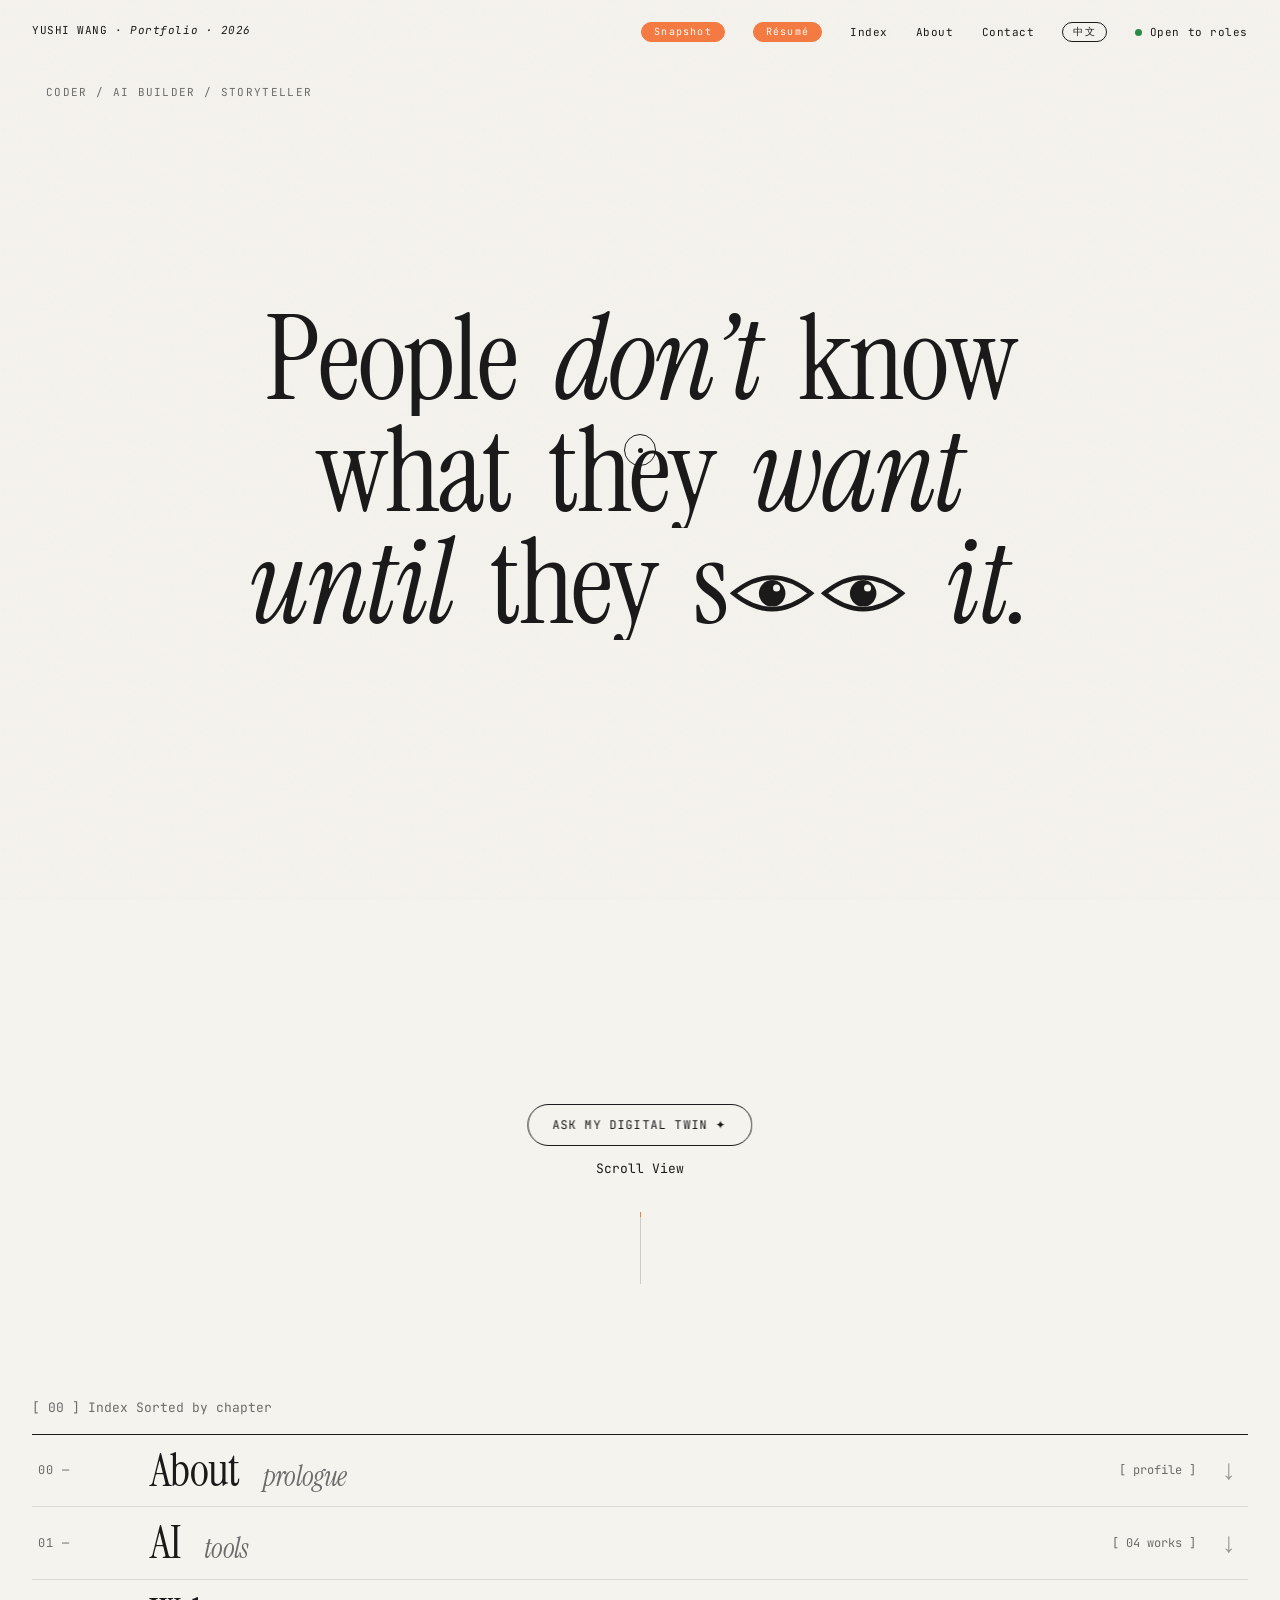
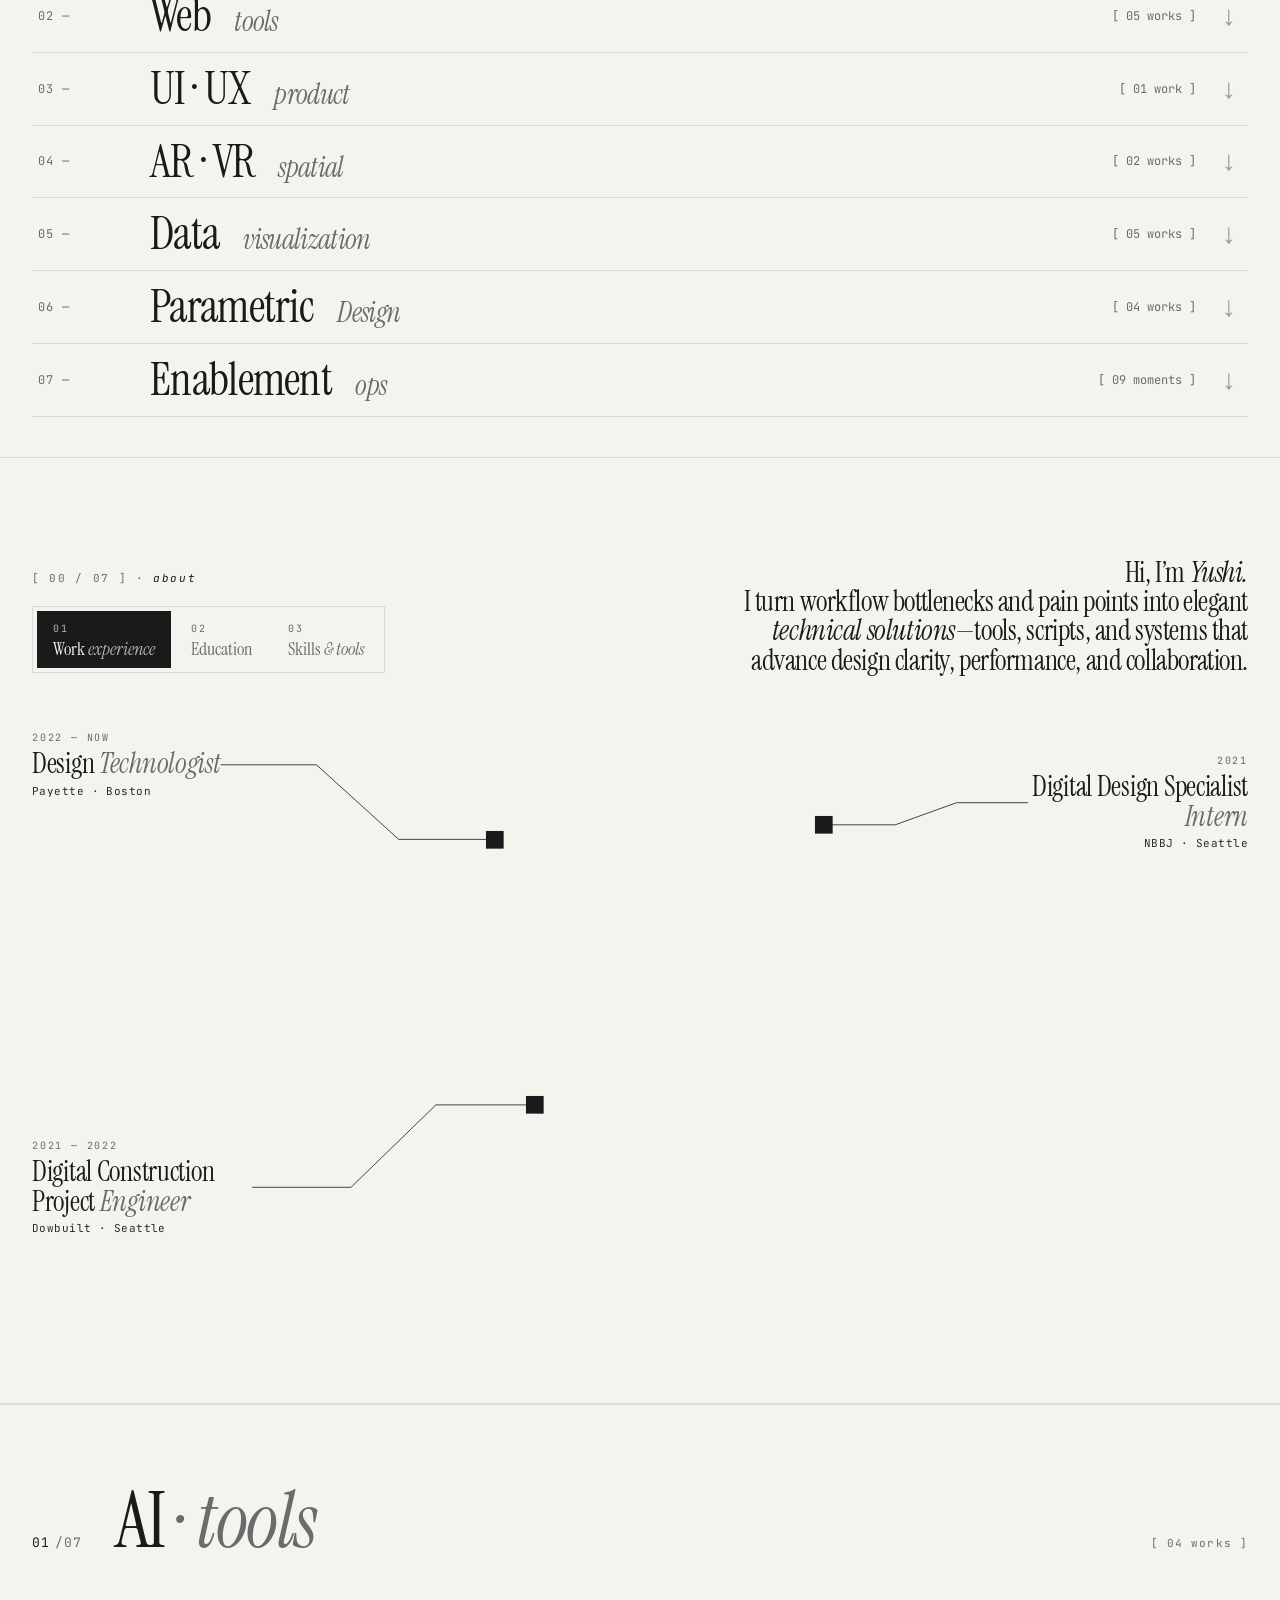
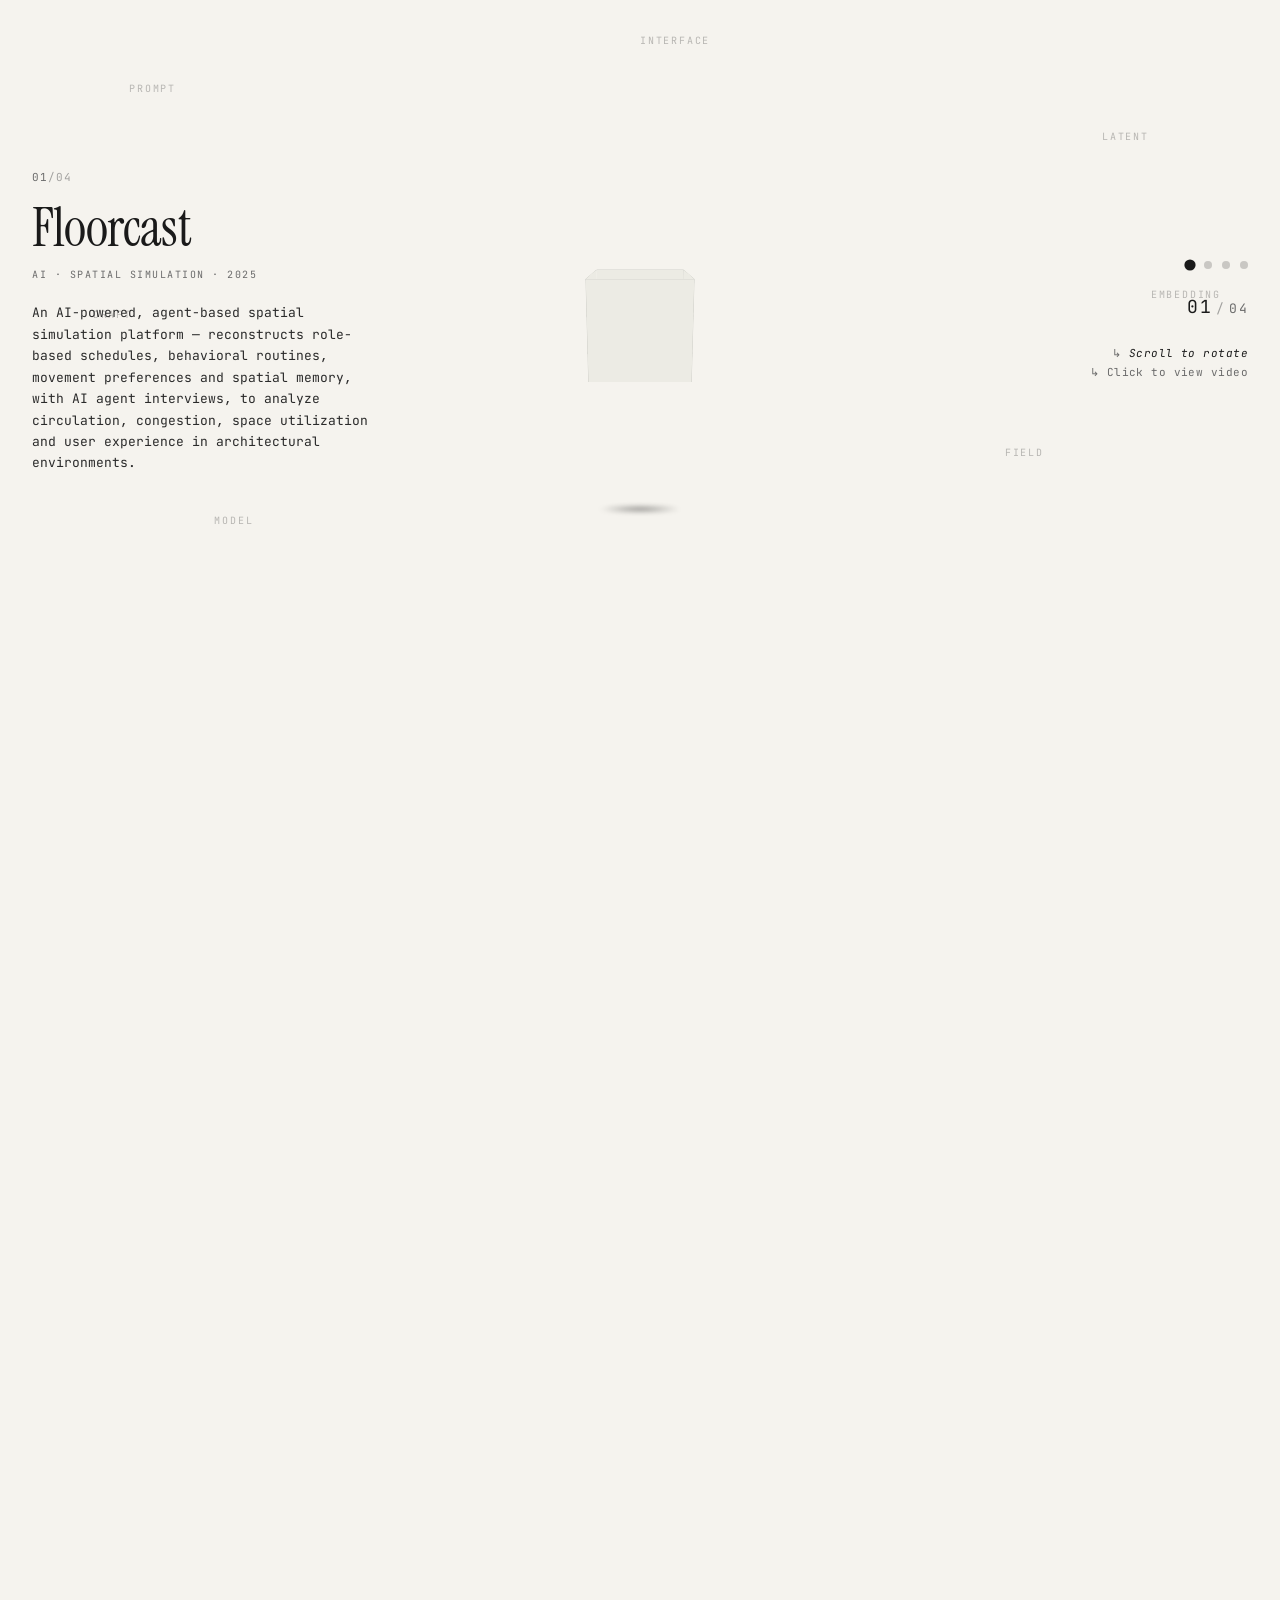
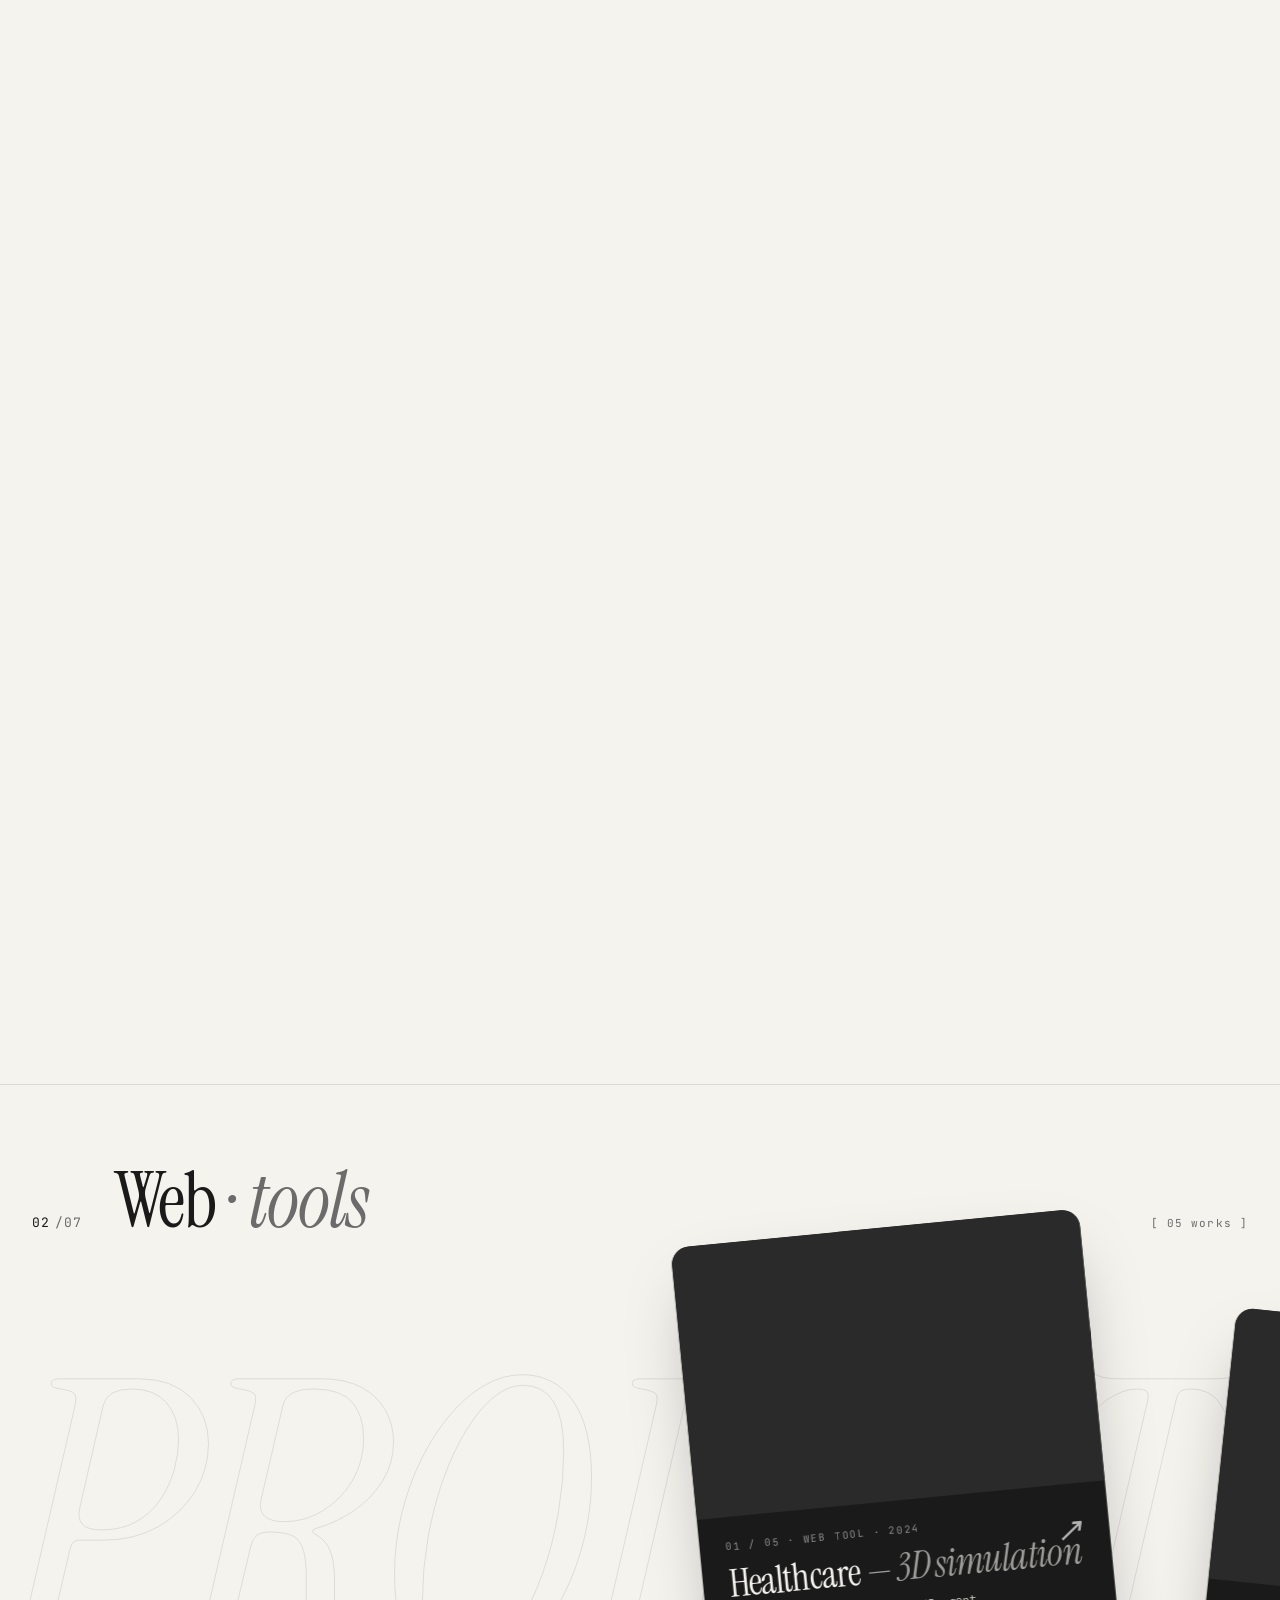
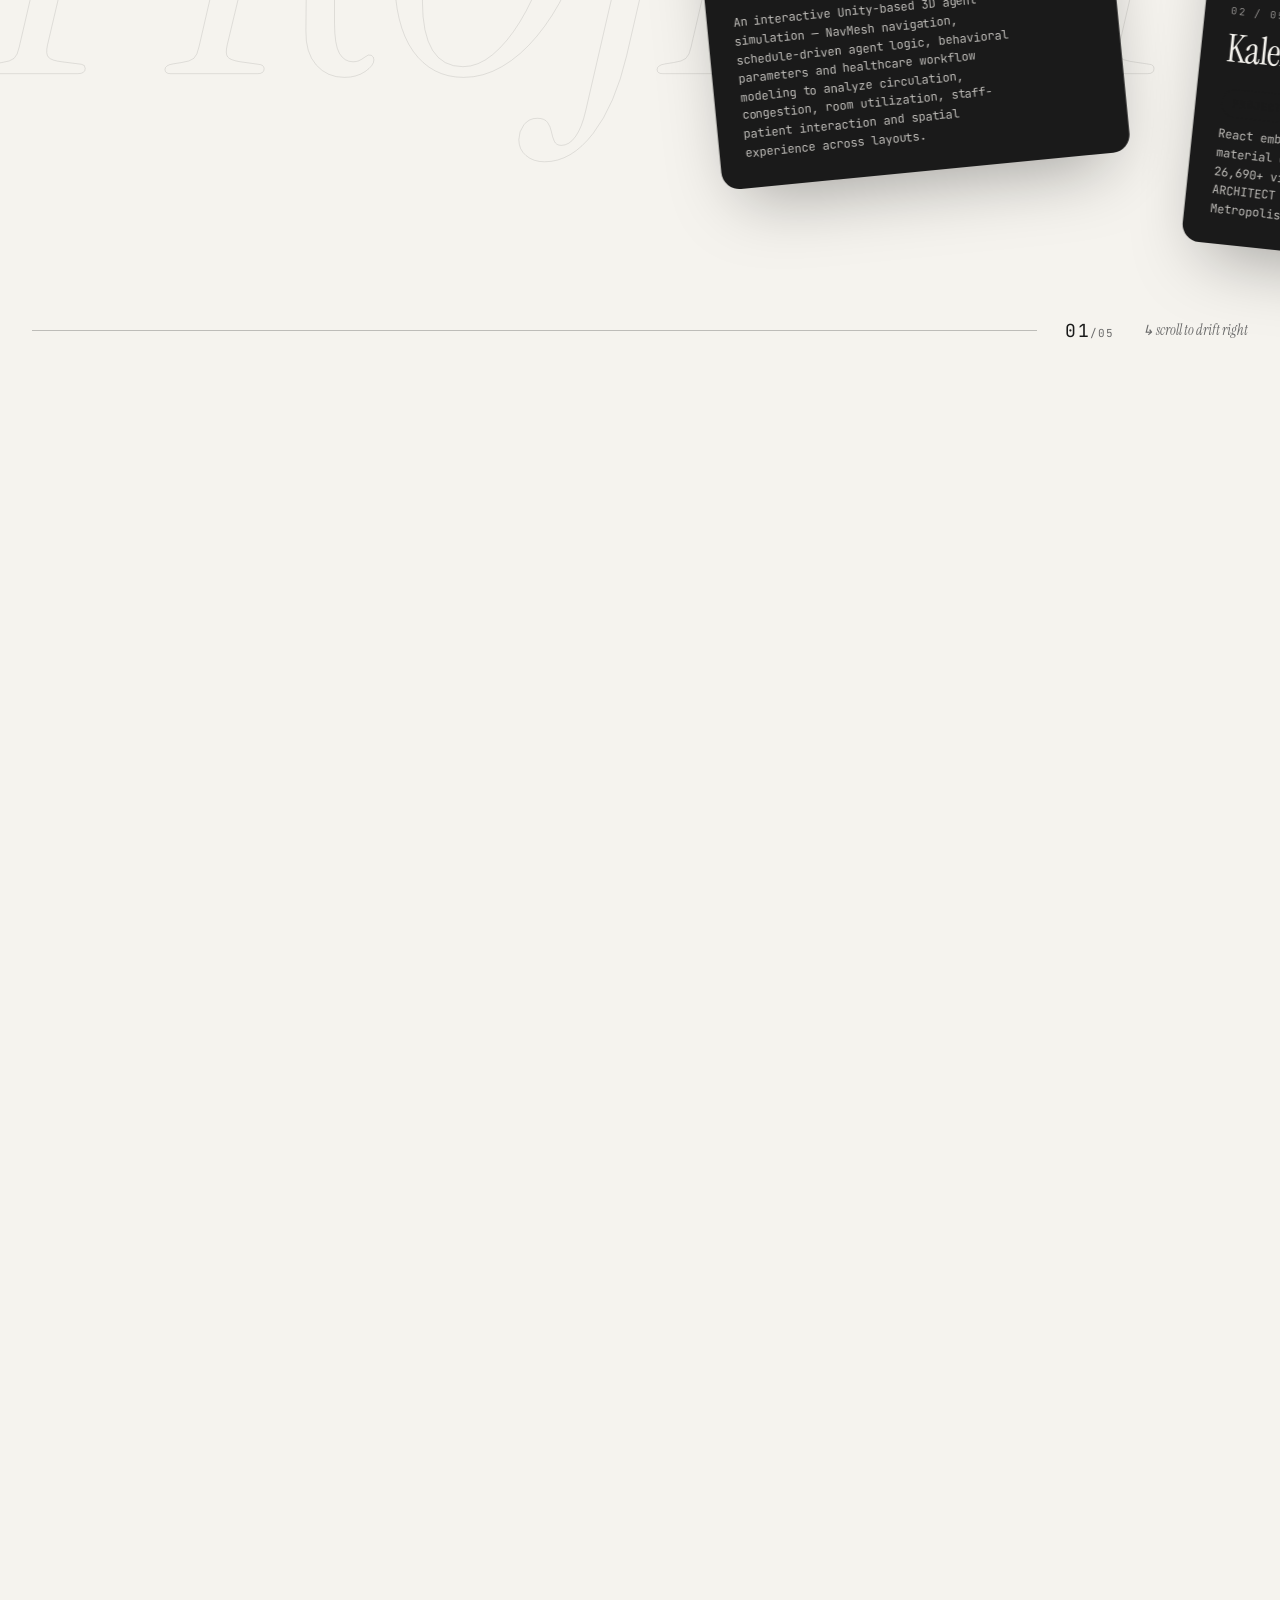
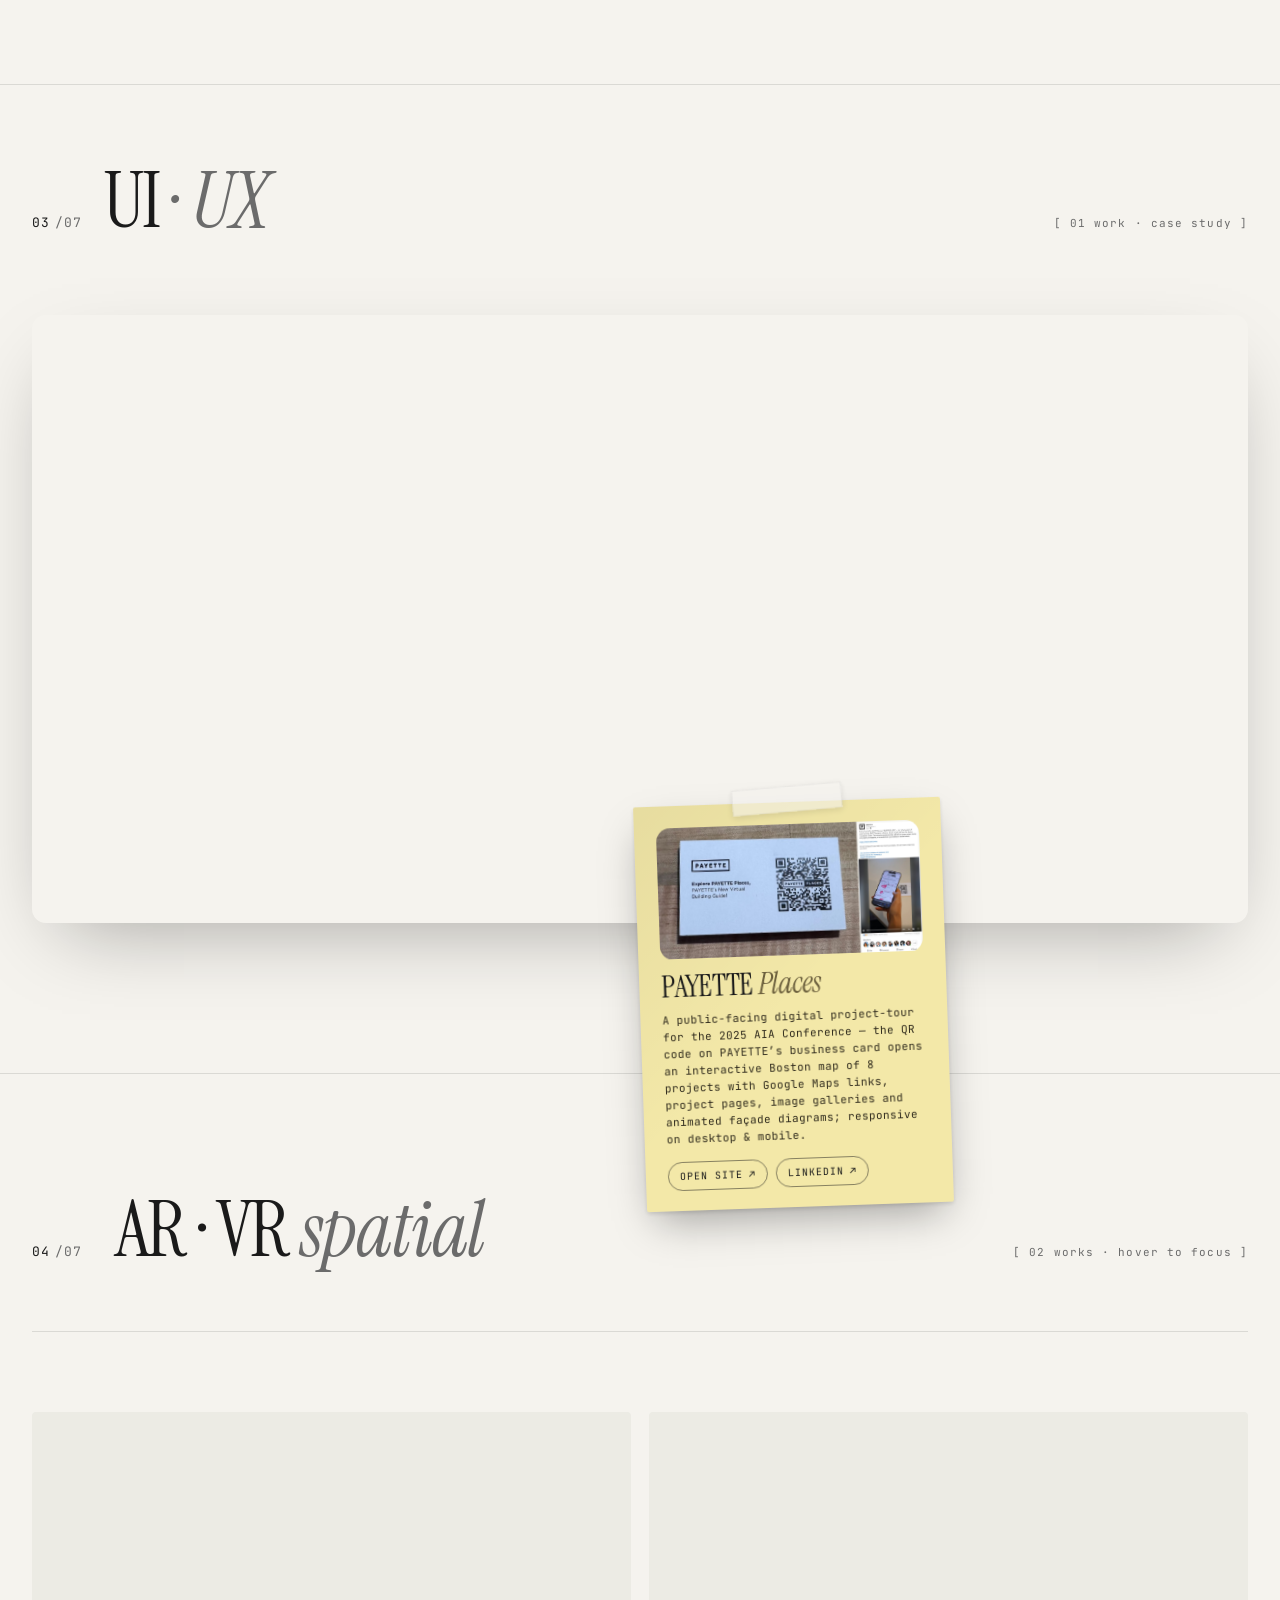
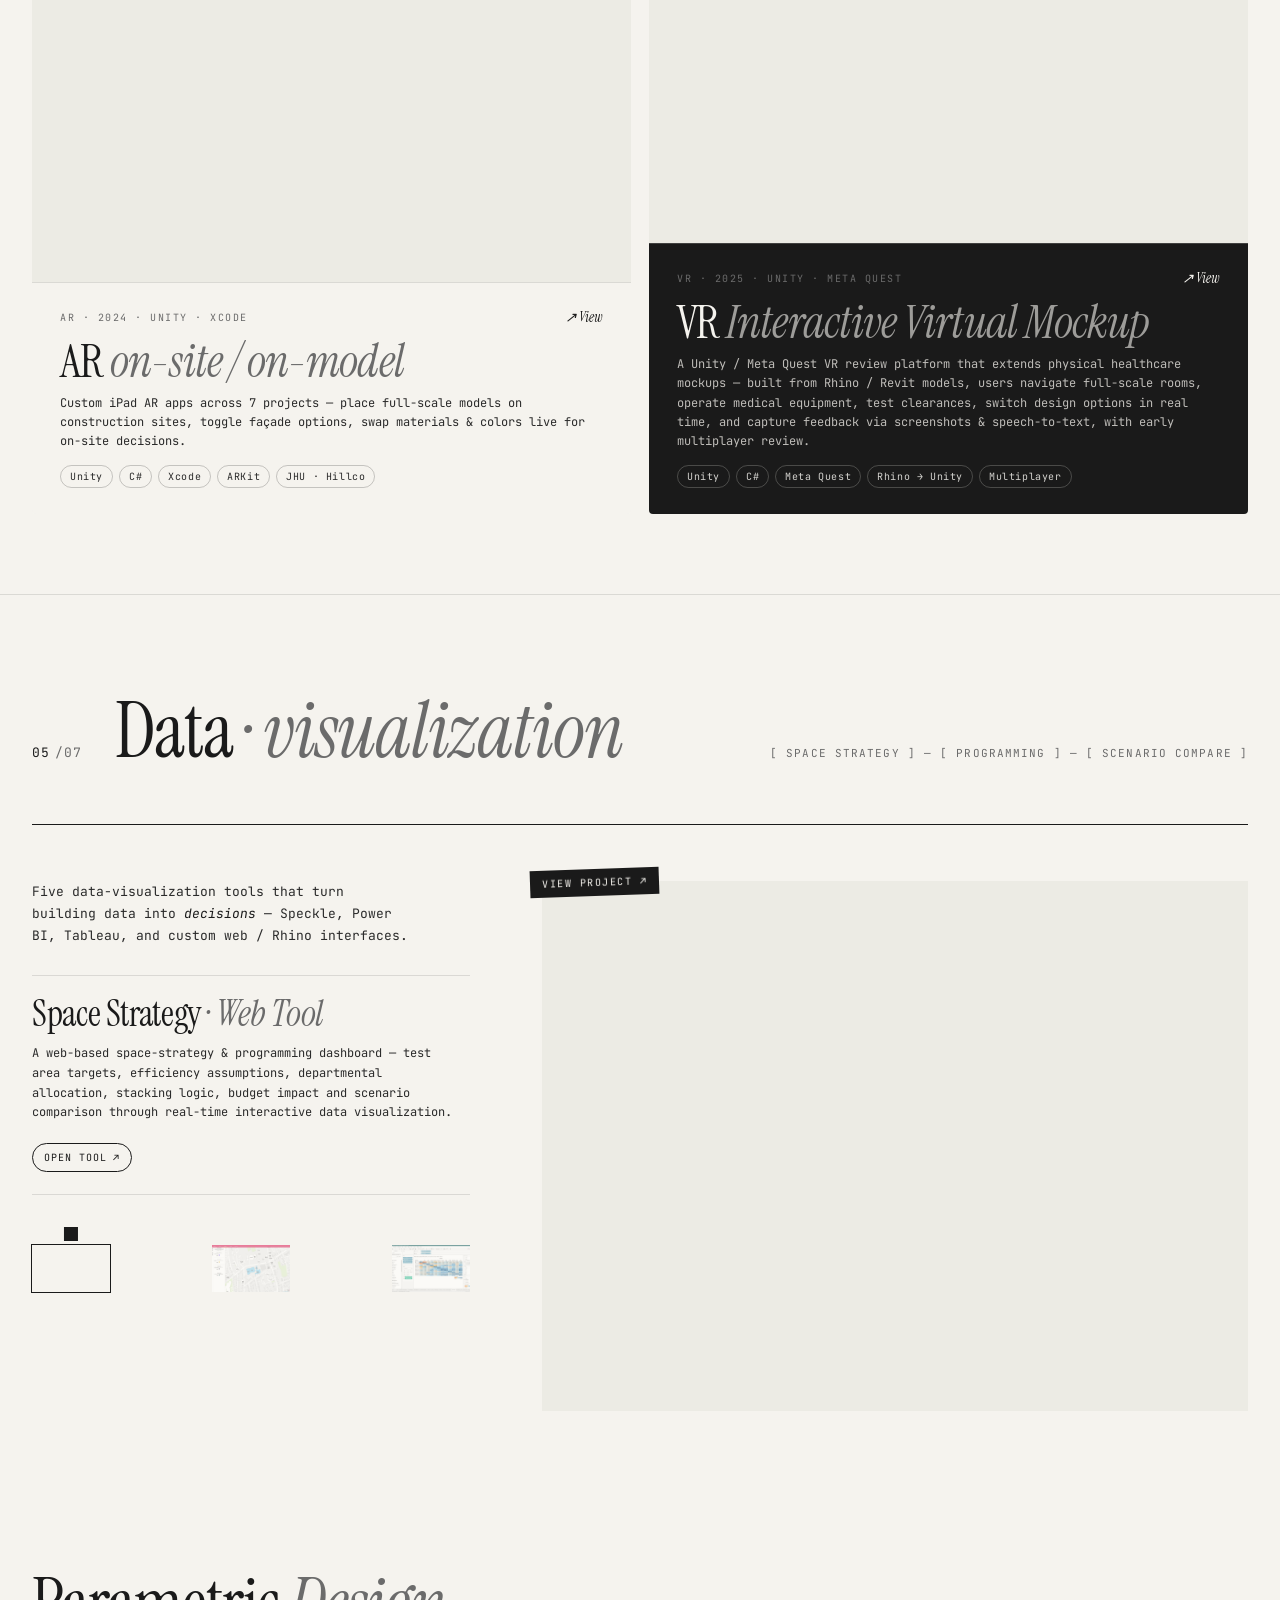
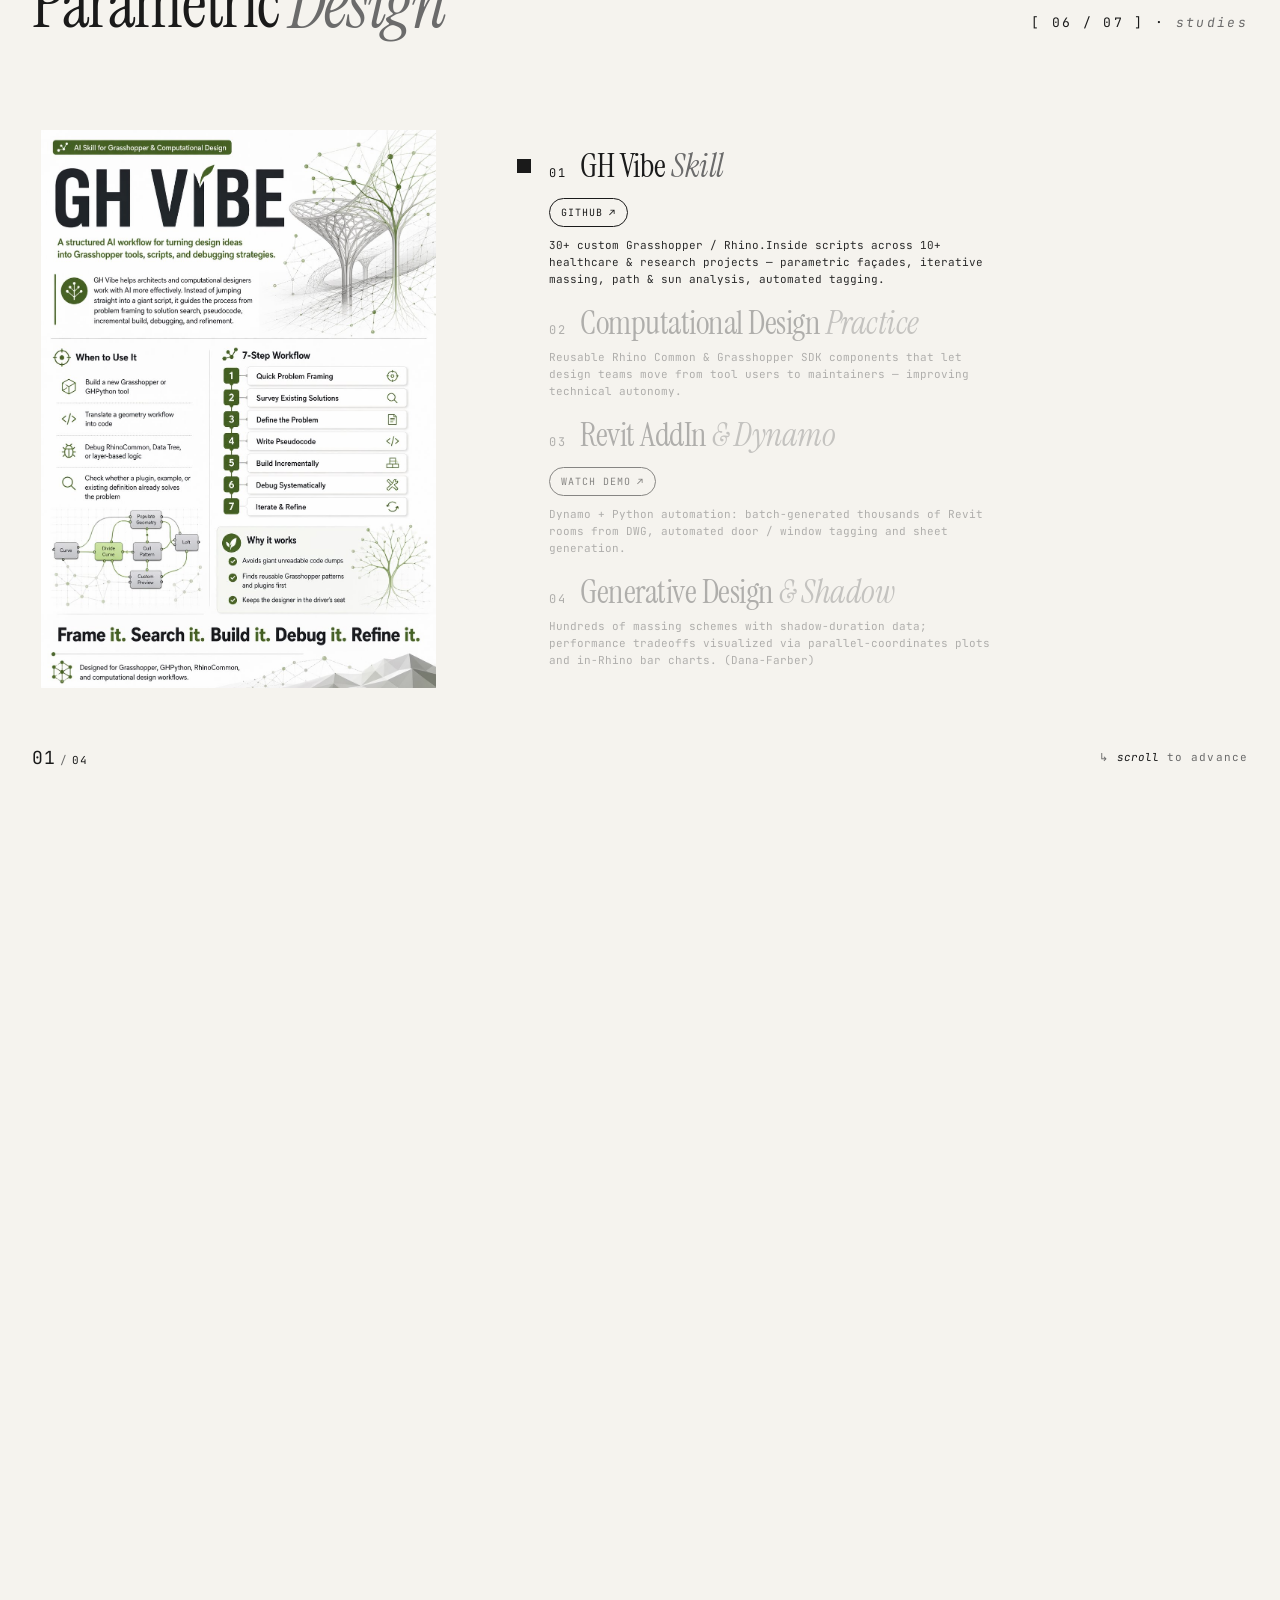
==== commit 47b0d483: "Fix digital-twin (ship dm clips same-origin, exclude from CDN rewrite) + UIUX hover progress bar - a" ====
--- a/index.html
+++ b/index.html
@@ -400,6 +400,7 @@
 
         <div class="uiux-hero-img" data-cursor="video" data-proj="uiux" data-video="assets/uiux-payetteplaces.mp4">
           <video src="assets/uiux-payetteplaces.mp4" autoplay muted loop playsinline preload="metadata"></video>
+          <div class="uiux-prog" id="uiux-prog" aria-hidden="true"><i></i></div>
 
           <!-- Sticky note panel — stuck on the video, centred horizontally, 4/5 down -->
           <div class="uiux-note" id="uiux-note" data-cursor="drag" onclick="event.stopPropagation()">
--- a/styles.css
+++ b/styles.css
@@ -1589,7 +1589,20 @@
   border-radius: 14px;
 }
 
-/* Big title overlay (top-left of image) */
+/* Hover playback progress bar (bottom of the UIUX hero video) */
+.uiux-prog {
+  position: absolute; left: 12px; right: 12px; bottom: 12px; height: 4px;
+  background: rgba(255,255,255,0.28); border-radius: 999px; overflow: hidden;
+  z-index: 6; cursor: pointer;
+  opacity: 0; transform: translateY(4px);
+  transition: opacity .25s ease, transform .25s ease, height .15s ease;
+}
+.uiux-hero-img:hover .uiux-prog { opacity: 1; transform: none; }
+.uiux-prog:hover { height: 7px; }
+.uiux-prog > i {
+  display: block; height: 100%; width: 0%;
+  background: #f57b42; border-radius: 999px;
+}
 .uiux-hero-title {
   position: absolute; left: 6%; top: 8%;
   z-index: 4;
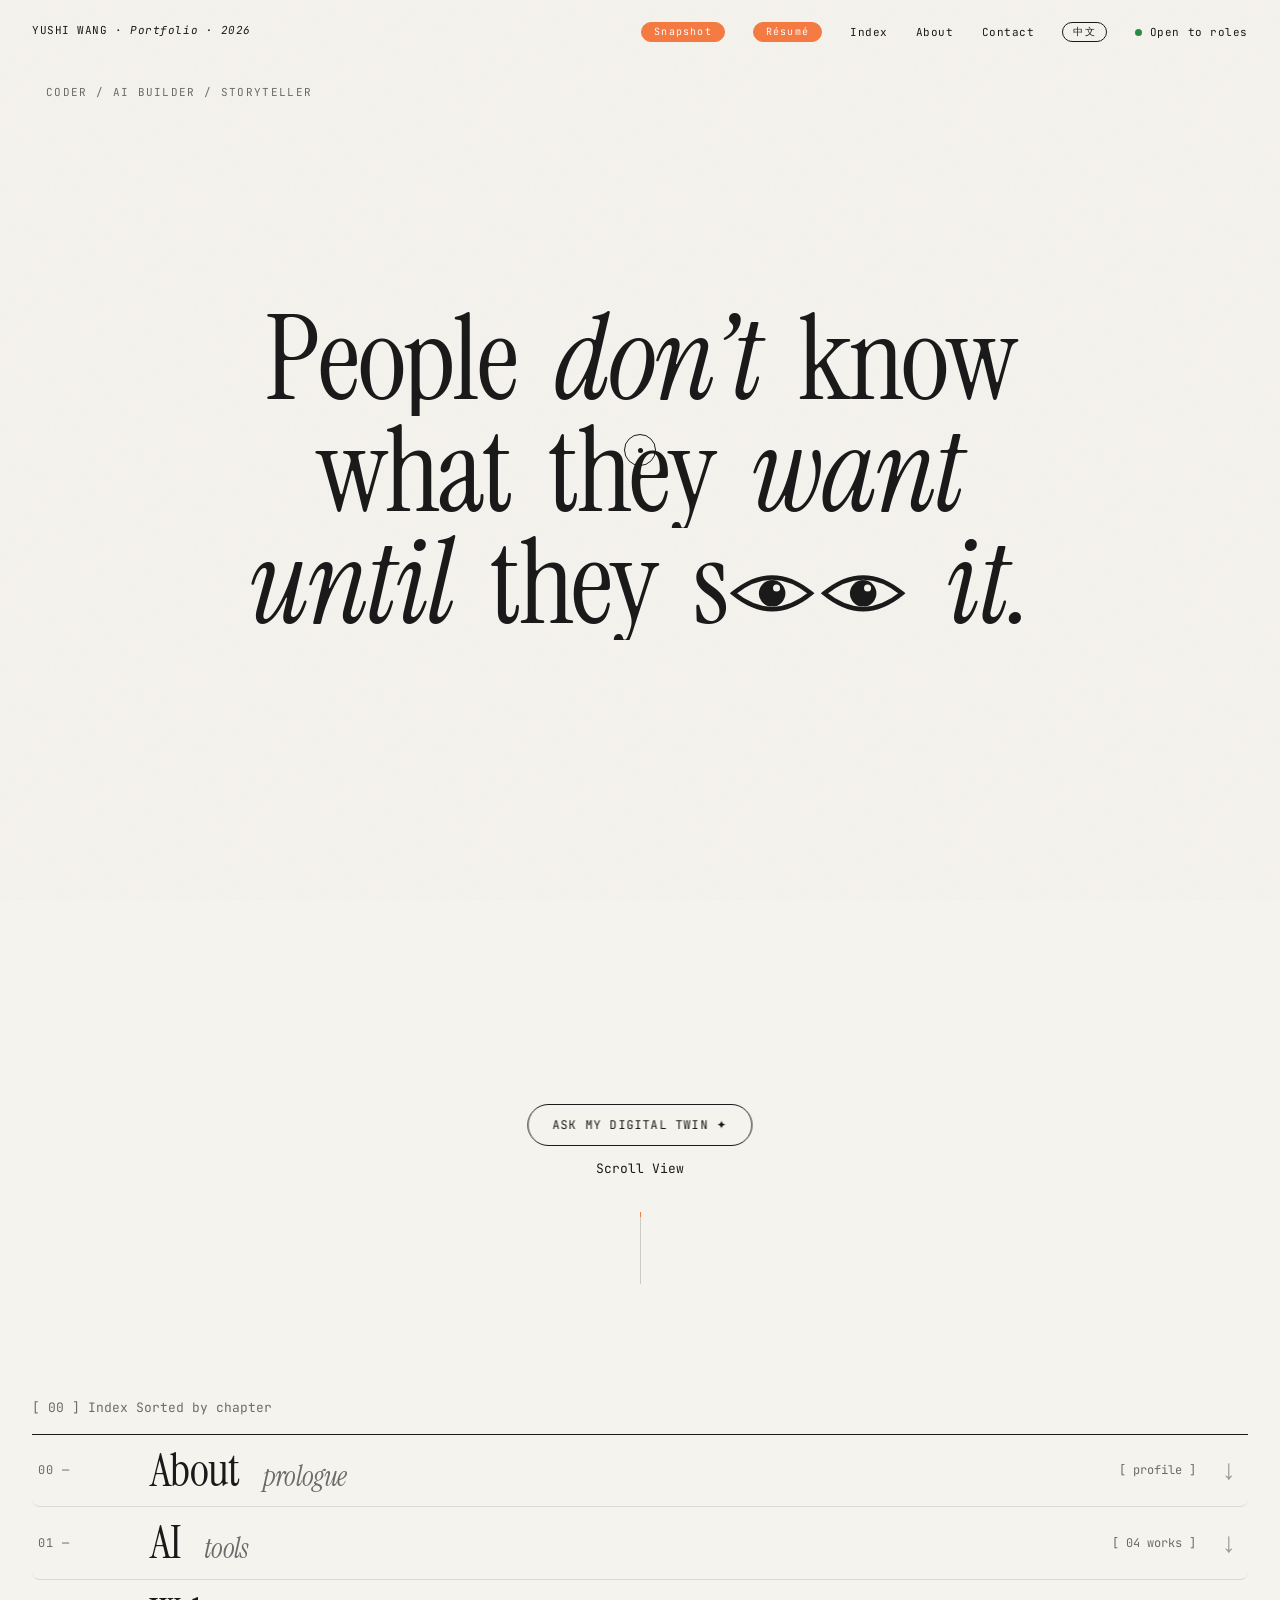
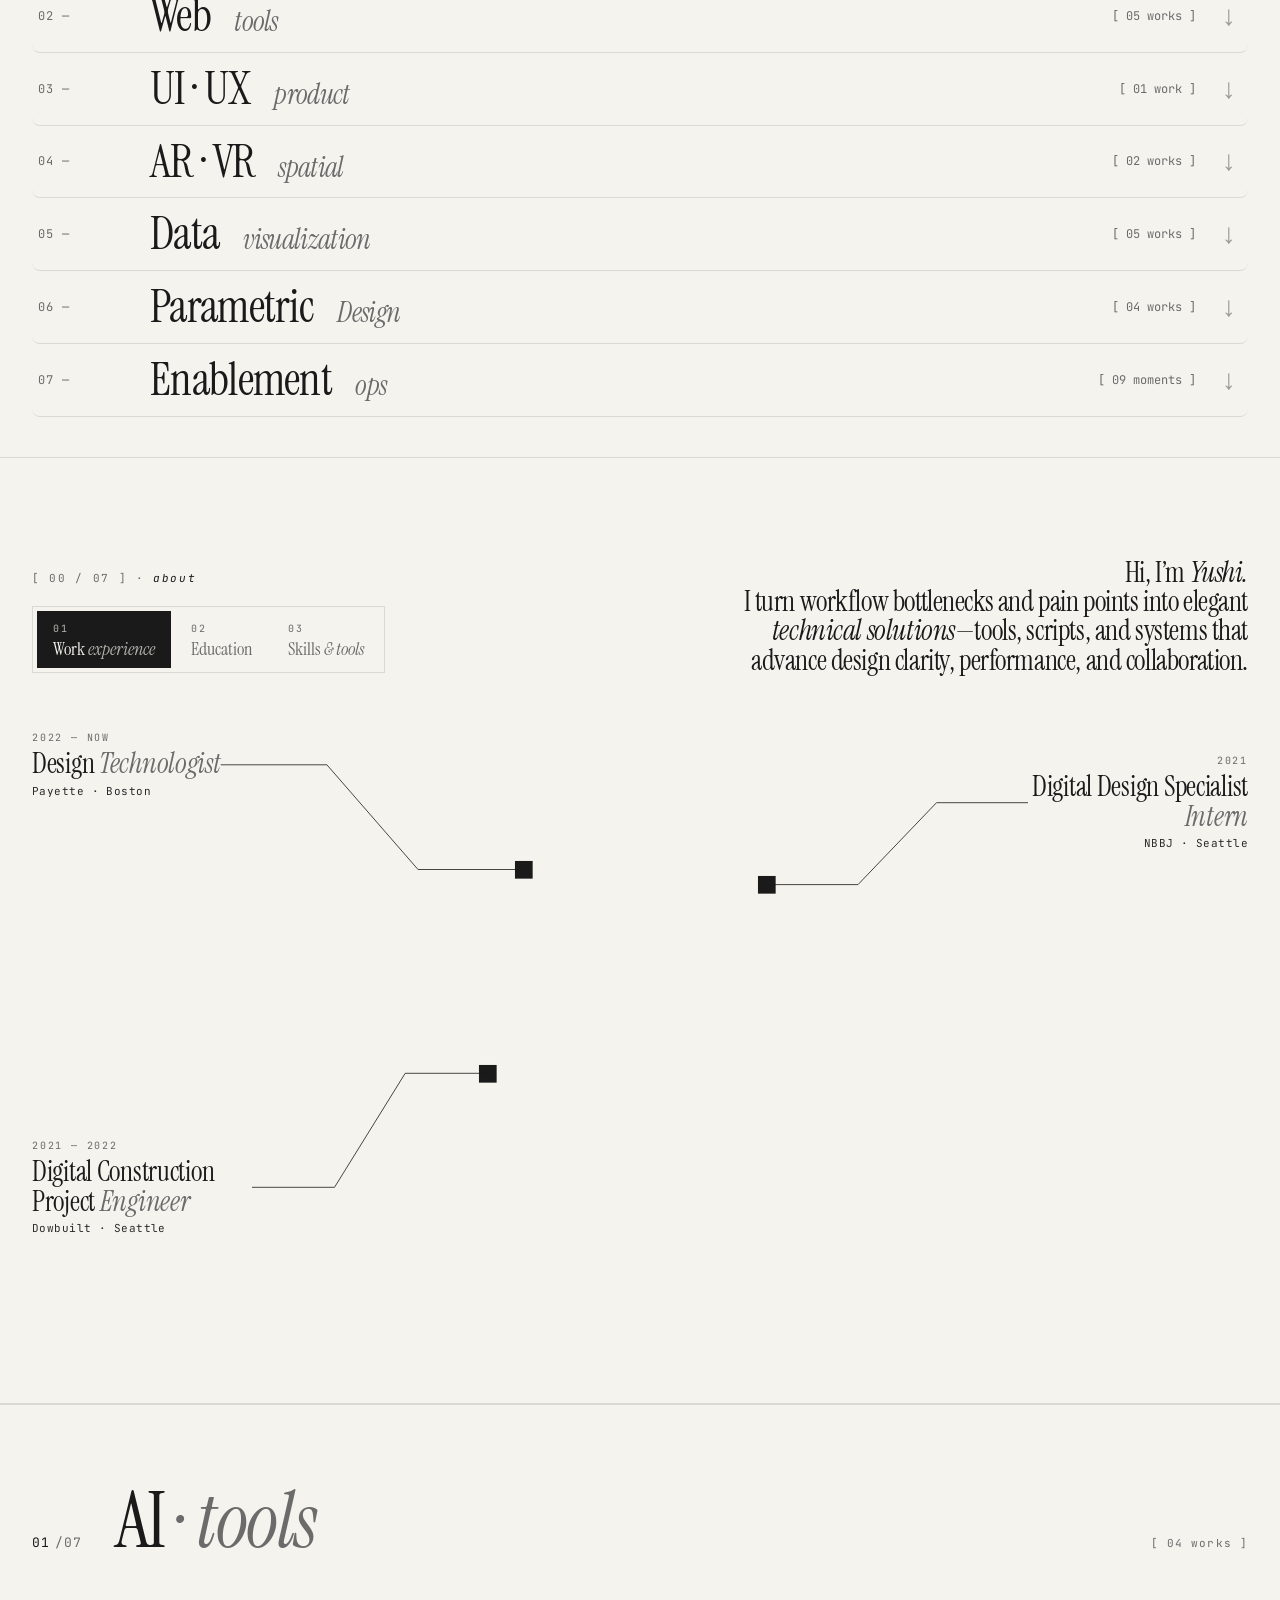
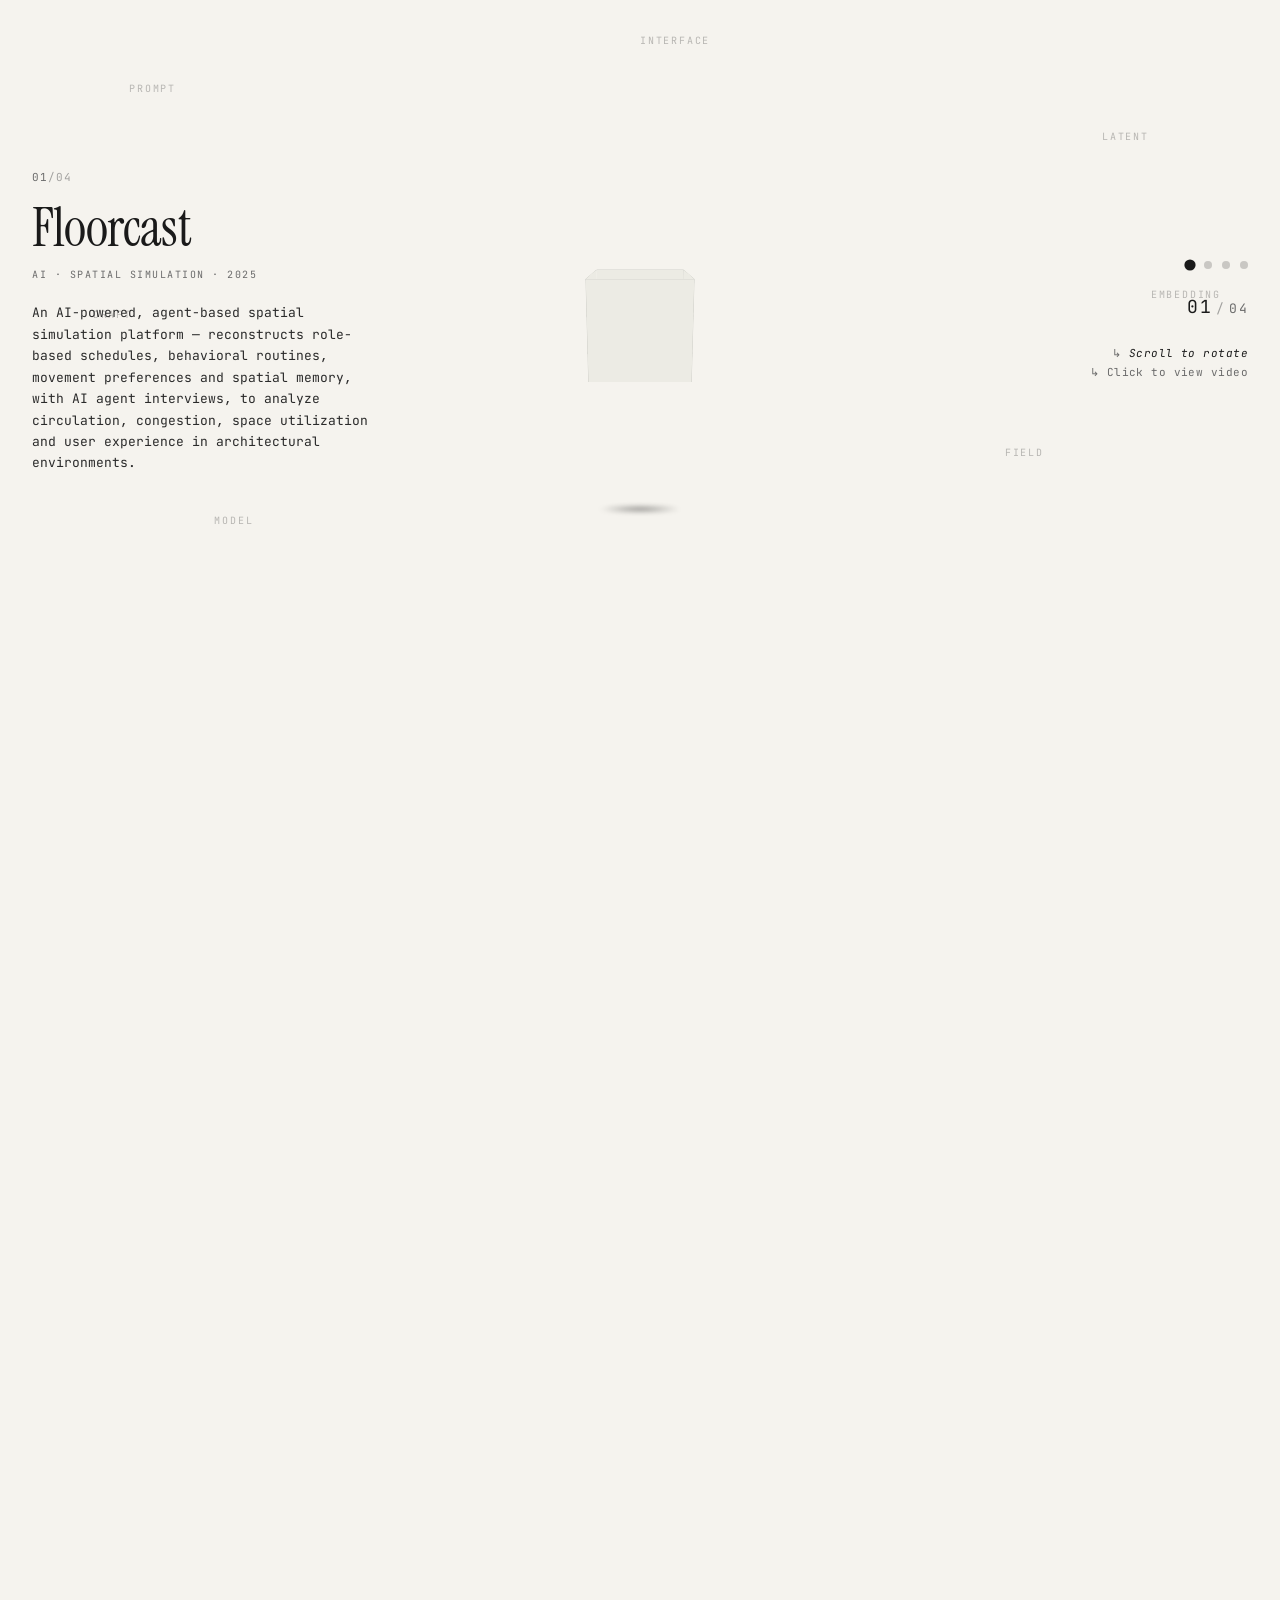
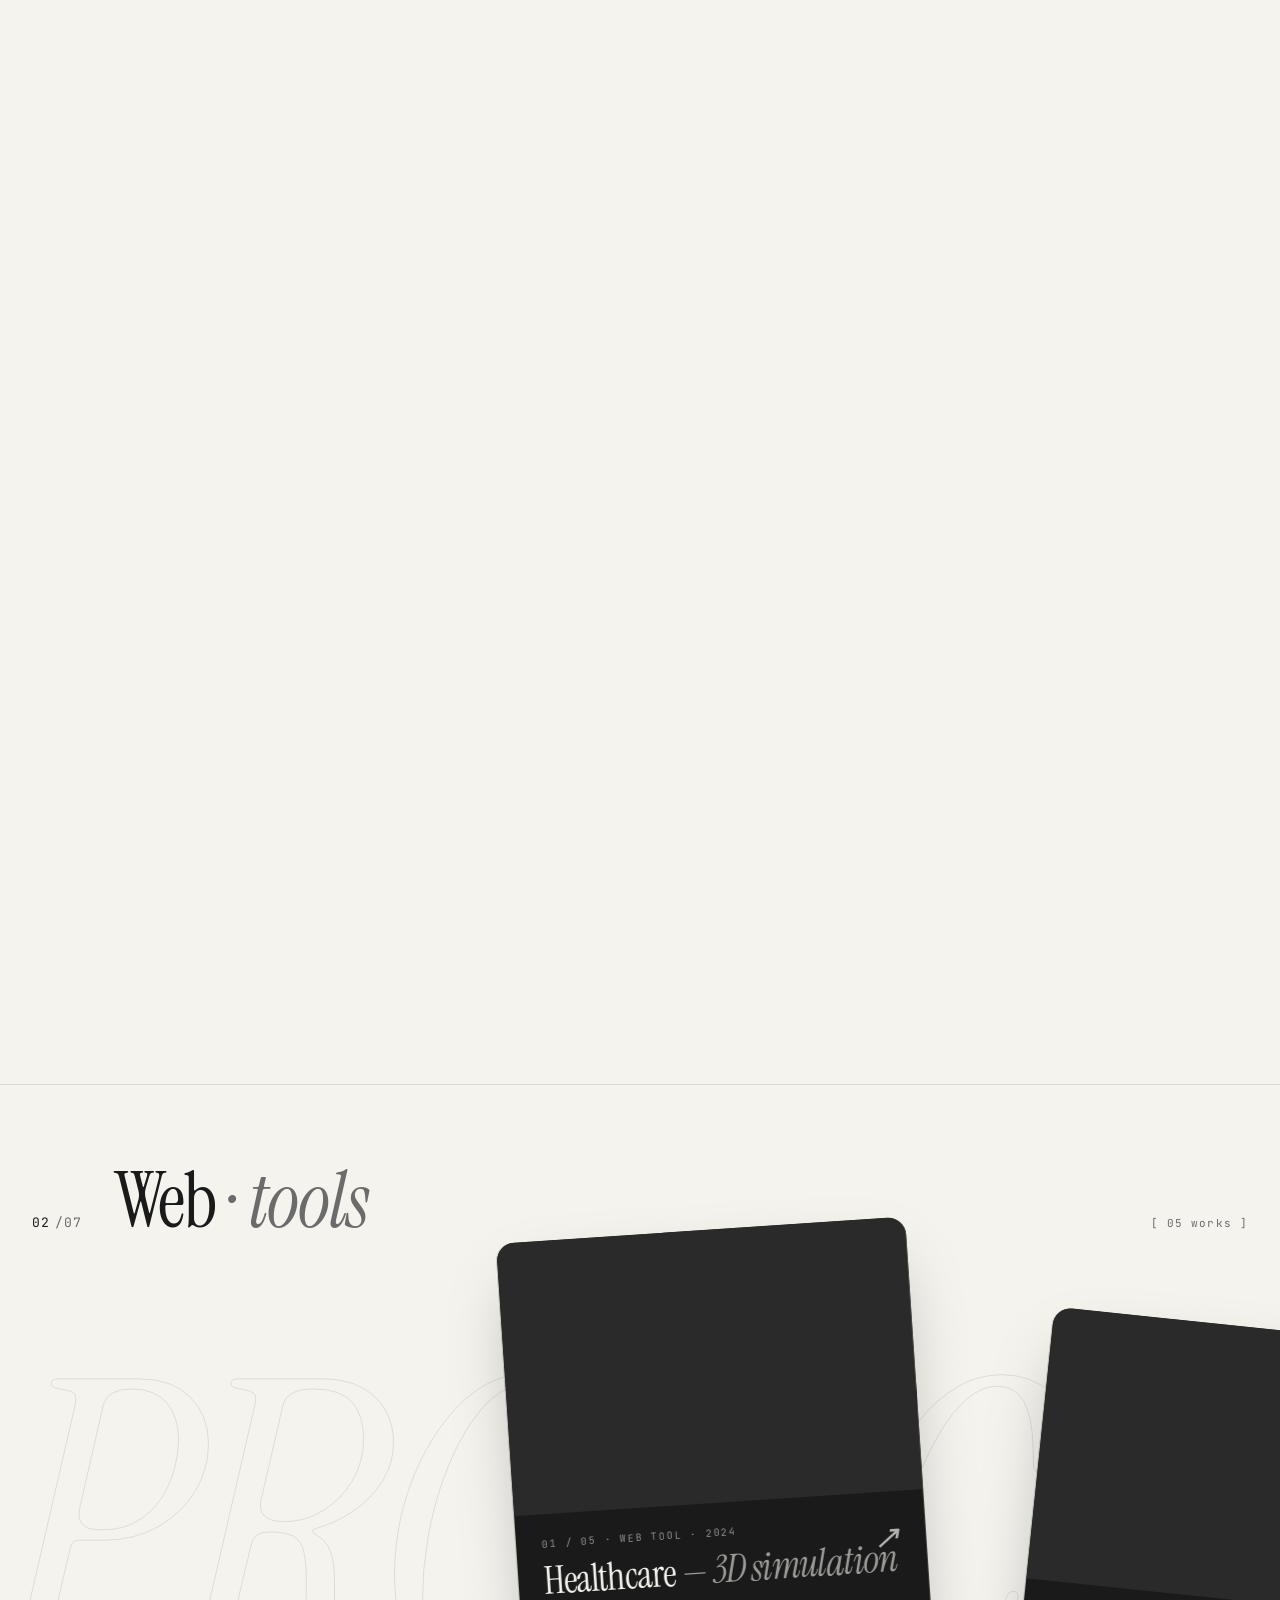
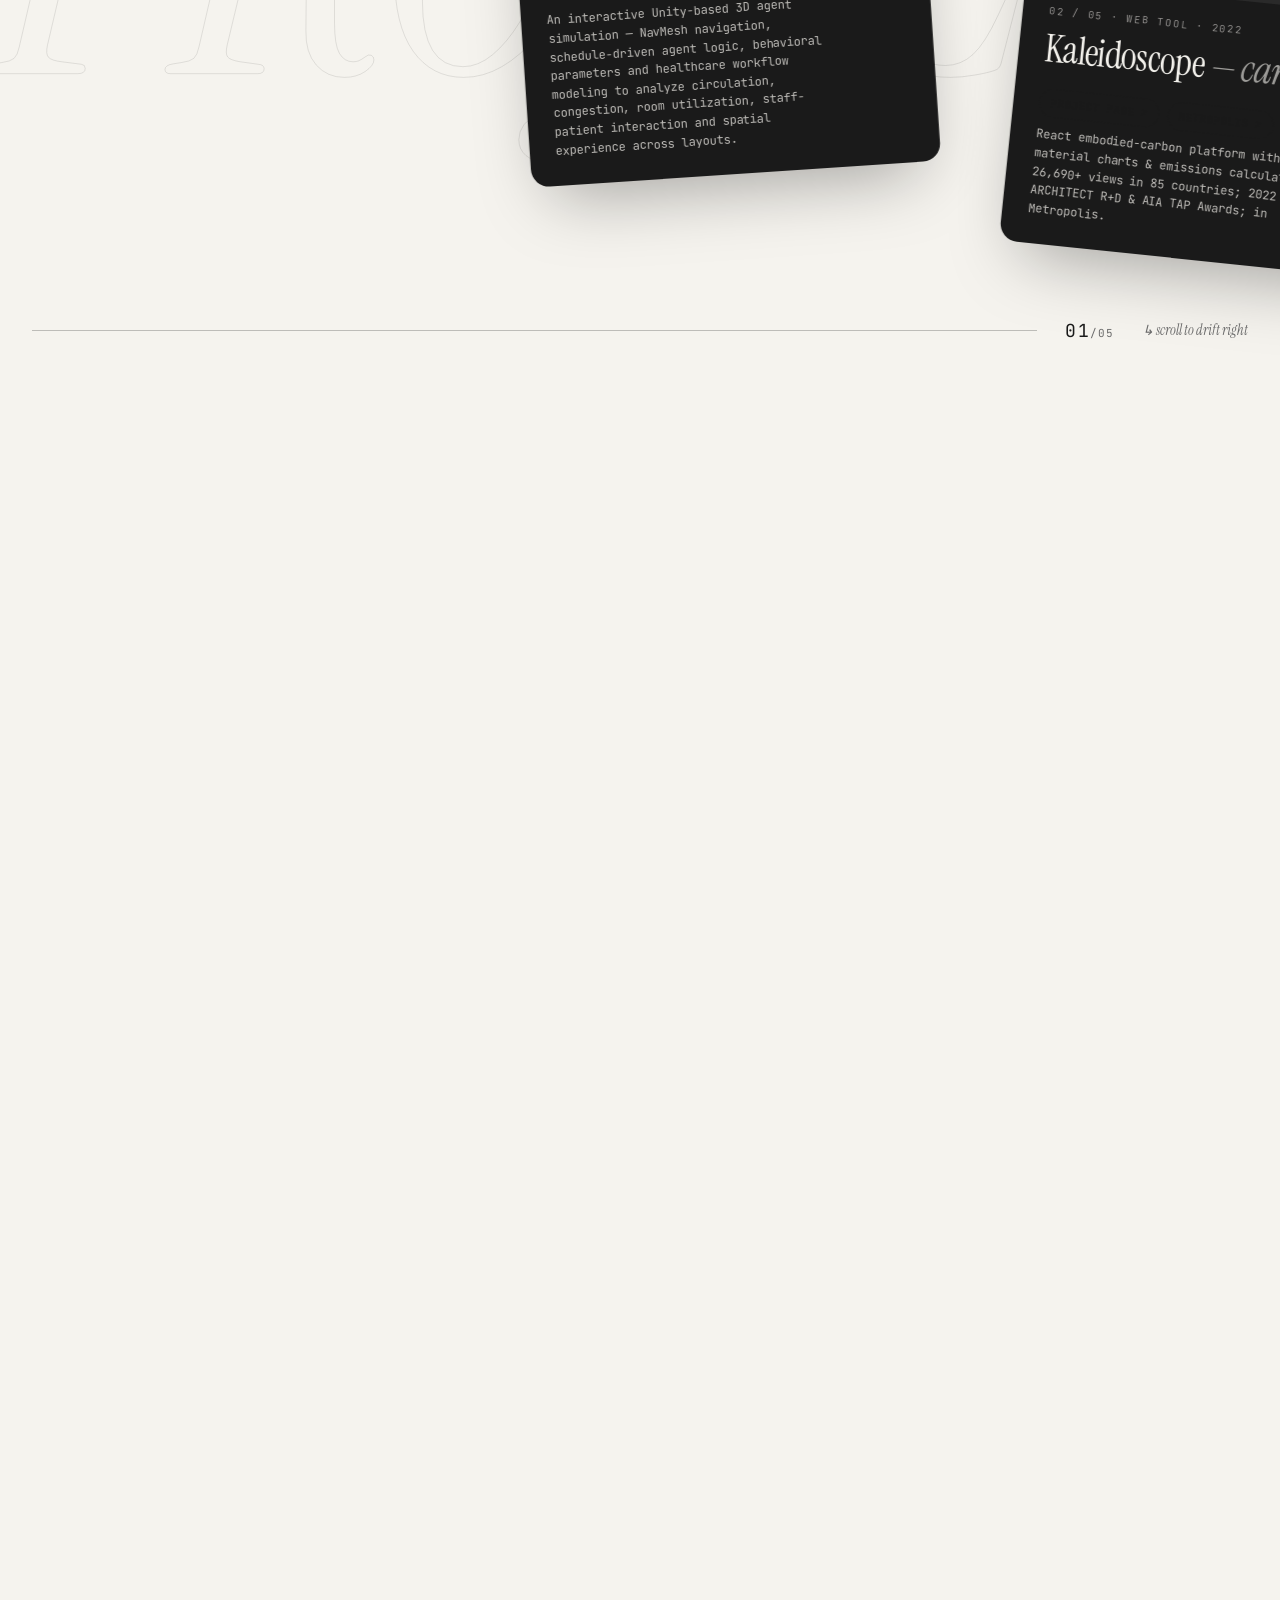
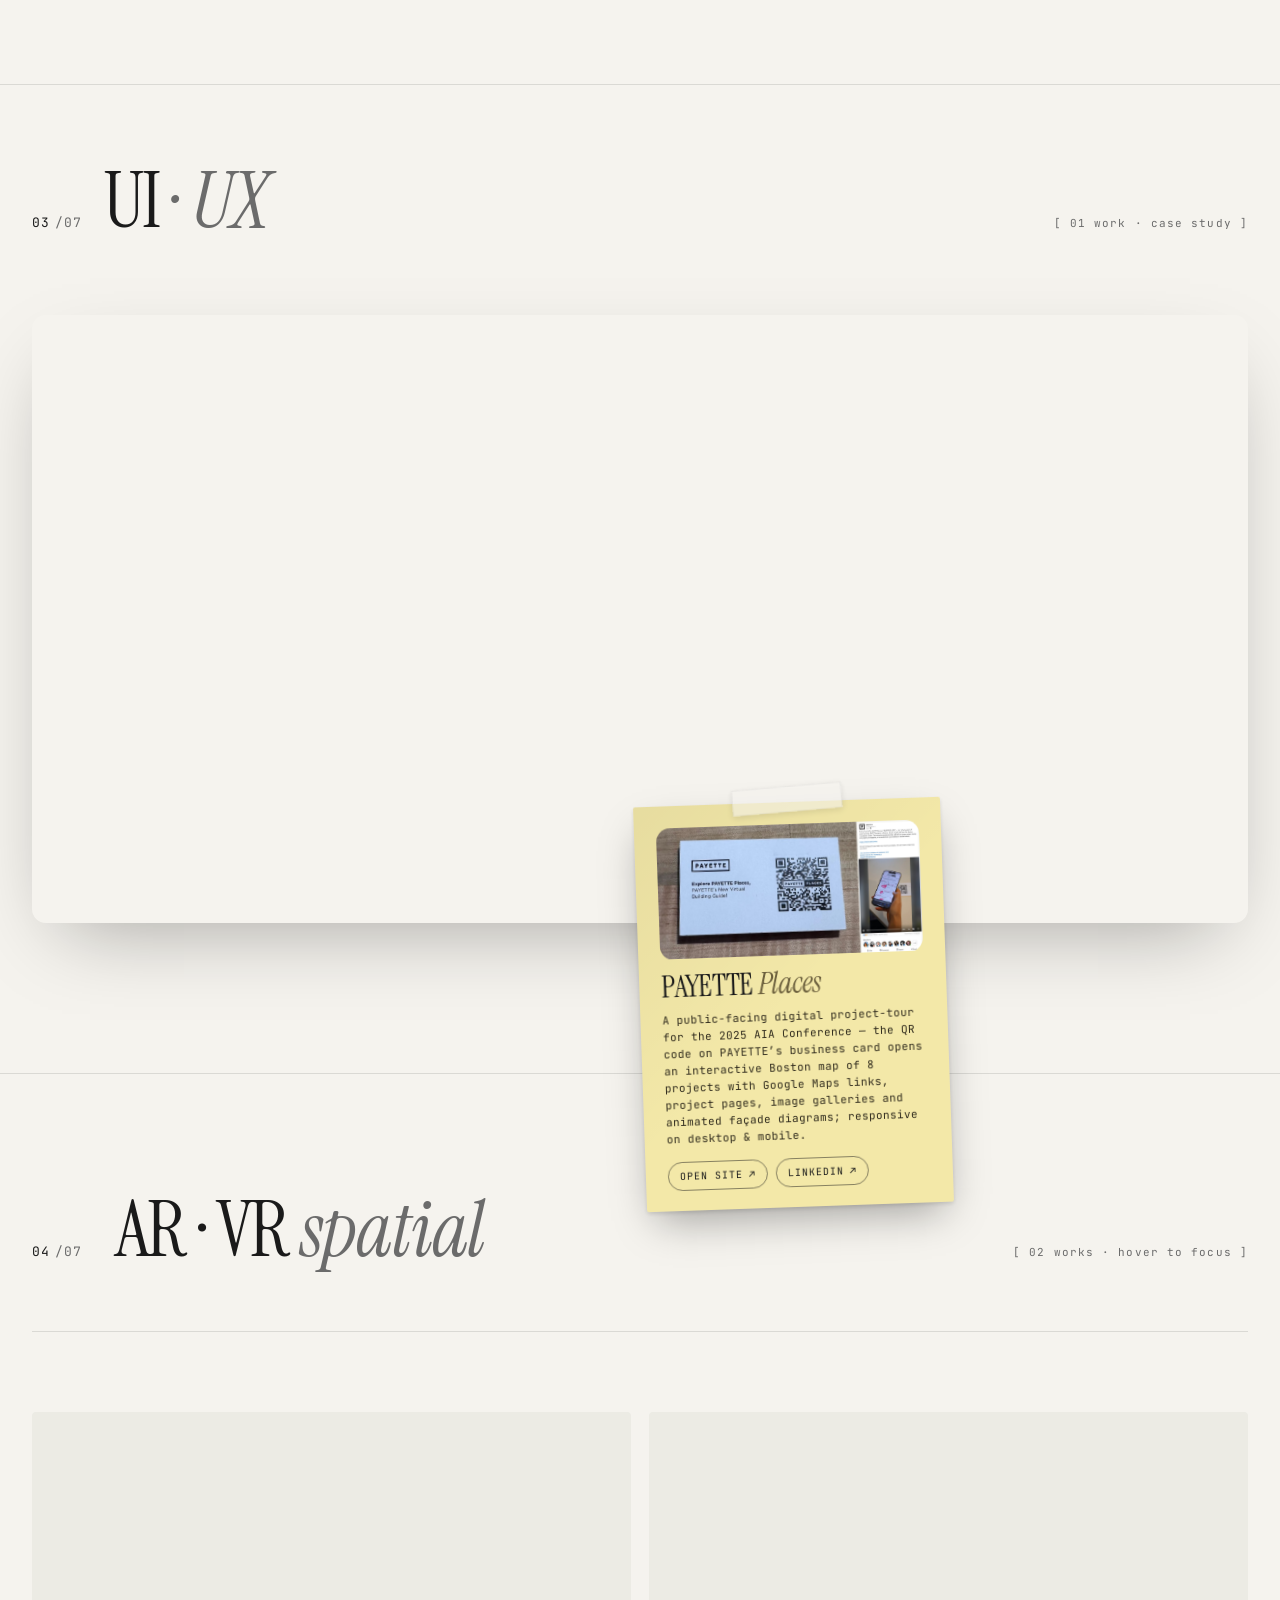
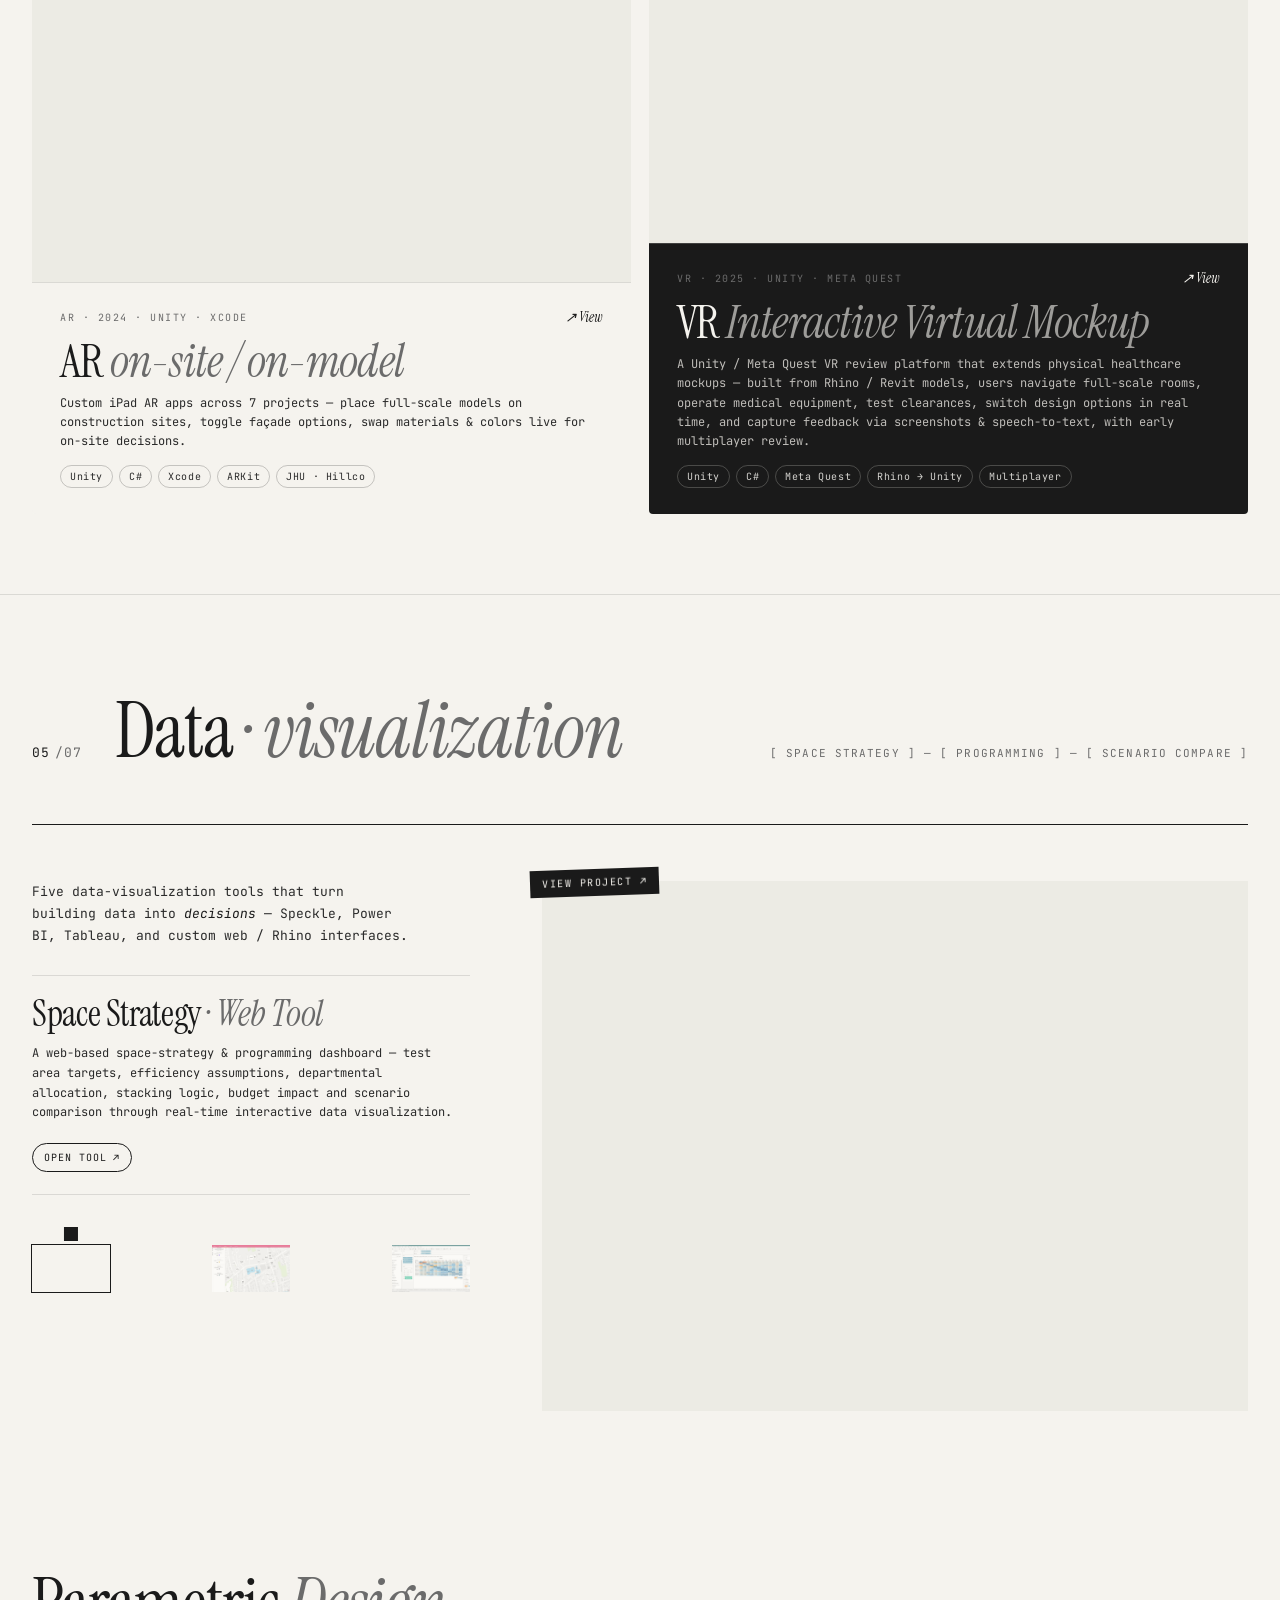
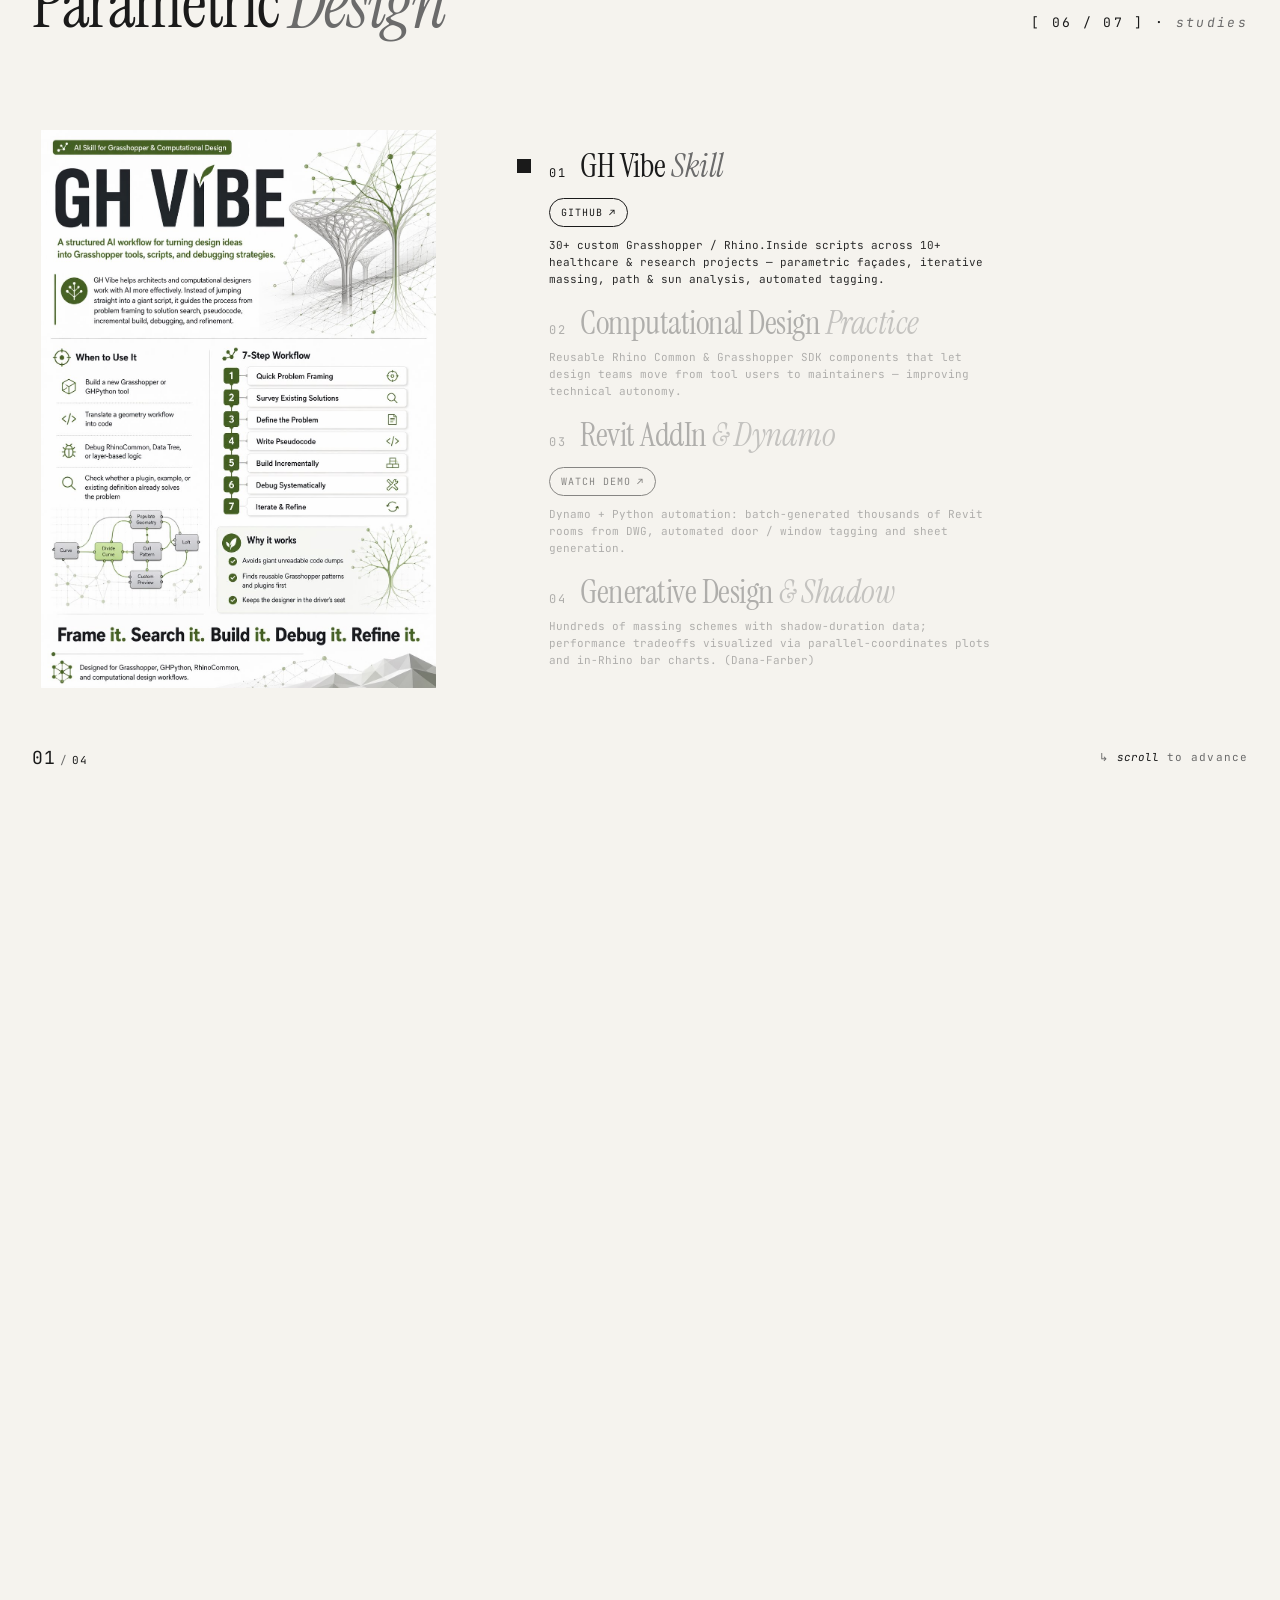
==== commit 31b549e3: "Resume overhaul (Autodesk XD), white templates, direct-download Export - resume.js: rewrote PROFILE;" ====
--- a/index.html
+++ b/index.html
@@ -22,7 +22,7 @@
 <meta name="twitter:image" content="https://yushiwang.studio/assets/cover.jpg" />
 <link rel="preconnect" href="https://fonts.googleapis.com" />
 <link rel="preconnect" href="https://fonts.gstatic.com" crossorigin />
-<link href="https://fonts.googleapis.com/css2?family=Instrument+Serif:ital@0;1&family=JetBrains+Mono:wght@300;400;500&display=swap" rel="stylesheet" />
+<link href="https://fonts.googleapis.com/css2?family=Instrument+Serif:ital@0;1&family=Inter:wght@400;500;600;700&family=JetBrains+Mono:wght@300;400;500&display=swap" rel="stylesheet" />
 <link rel="stylesheet" href="styles.css" />
 <script src="video-config.js"></script>
 </head>
--- a/styles.css
+++ b/styles.css
@@ -356,9 +356,13 @@
   display: grid; grid-template-columns: 80px 1fr auto auto;
   align-items: center; gap: 32px;
   padding: 14px 6px; border-bottom: 1px solid var(--line);
-  position: relative; transition: padding .5s cubic-bezier(.2,.8,.2,1);
-}
-.row:hover { padding-left: 24px; }
+  position: relative; border-radius: 8px;
+  transition: padding .5s cubic-bezier(.2,.8,.2,1), background-color .3s ease;
+}
+.row:hover {
+  padding-left: 24px; padding-right: 18px;
+  background: var(--row-c, var(--ink)); border-bottom-color: transparent;
+}
 .row .rn {
   font-family: var(--mono); font-size: 12px; color: var(--mid);
   letter-spacing: 0.08em;
@@ -371,10 +375,11 @@
   transition: color .35s ease, transform .5s cubic-bezier(.2,.8,.2,1);
 }
 .row .rt .ital { font-style: italic; color: var(--mid); transition: color .4s; font-size: 0.6em; white-space: nowrap; }
-.row:hover .rt { color: var(--row-c, var(--ink)); transform: scale(1.06); }
-.row:hover .rt .ital { color: var(--row-c, var(--ink)); opacity: .8; }
+.row:hover .rt { color: #fff; transform: none; }
+.row:hover .rt .ital { color: #fff; opacity: .85; }
 .row:hover .rn,
-.row:hover .rarrow { color: var(--row-c, var(--ink)); }
+.row:hover .rcount,
+.row:hover .rarrow { color: #fff; }
 .row .rcount { color: var(--mid); font-family: var(--mono); font-size: 12px; min-width: 90px; text-align: right; }
 .row .rarrow {
   font-family: var(--serif); font-style: italic; font-size: 28px;
@@ -2493,7 +2498,8 @@
 .rz-page {
   --rz-paper:#ffffff; --rz-fg:#1a1a1a; --rz-muted:#6b6b6b;
   --rz-acc:#33404f; --rz-line:rgba(26,26,26,.16); --rz-soft:#f1f0ec;
-  --rz-name-ff:var(--serif); --rz-head-ff:var(--mono); --rz-body-ff:var(--mono);
+  --rz-sans:"Inter", system-ui, -apple-system, "Segoe UI", Roboto, Arial, sans-serif;
+  --rz-name-ff:var(--serif); --rz-head-ff:var(--rz-sans); --rz-body-ff:var(--rz-sans);
   --rz-fs:1; --rz-A4:1123px;
   position: relative;
   width: 794px; min-height: calc(var(--rz-A4) * 2); flex: none;
@@ -2501,7 +2507,8 @@
   padding: 50px 56px;
   box-shadow: 0 24px 64px rgba(0,0,0,.22);
   font-family: var(--rz-body-ff);
-  font-size: calc(10px * var(--rz-fs)); line-height: 1.46;
+  font-size: calc(10px * var(--rz-fs)); line-height: 1.46; text-wrap: pretty;
+  text-align: justify; text-justify: inter-word;
 }
 /* page-2 fold guide (screen only) */
 .rz-page::before {
@@ -2550,12 +2557,16 @@
 .rz-sec-h .zh { letter-spacing: .06em; }
 
 /* summary block */
-.rz-sum p { margin: 0 0 3.5px; }
-.rz-sum p:last-child { margin-bottom: 0; }
+.rz-sum p {
+  display: grid; grid-template-columns: 116px 1fr; column-gap: 8px;
+  align-items: start; margin: 0; padding: 6px 0;
+  border-top: 1px solid var(--rz-line);
+}
+.rz-sum p:first-child { border-top: 0; padding-top: 1px; }
+.rz-sum p:last-child { padding-bottom: 0; }
 .rz-sum b {
   color: var(--rz-acc); font-weight: 600;
-  font-family: var(--rz-head-ff); font-size: .9em; letter-spacing: .02em;
-  margin-right: 5px;
+  font-family: var(--rz-head-ff); font-size: .92em; letter-spacing: .03em;
 }
 
 /* row item (project / experience / education) */
@@ -2595,7 +2606,7 @@
 /* ---------- TEMPLATES ---------- */
 /* slate = default (declared on .rz-page) */
 .rz-page[data-tpl="mono"] {
-  --rz-paper:#fbfaf6; --rz-acc:#1a1a1a; --rz-line:rgba(26,26,26,.14);
+  --rz-paper:#ffffff; --rz-acc:#1a1a1a; --rz-line:rgba(26,26,26,.14);
   --rz-name-ff:var(--mono);
 }
 .rz-page[data-tpl="mono"] .rz-name { font-weight: 500; font-size: calc(27px * var(--rz-fs)); letter-spacing: .14em; text-transform: uppercase; }
@@ -2608,7 +2619,7 @@
 .rz-page[data-tpl="mono"] .rz-skill b { color: var(--rz-fg); }
 
 .rz-page[data-tpl="serif"] {
-  --rz-paper:#fcfbf7; --rz-fg:#23201b; --rz-acc:#8a6a32; --rz-muted:#7a756c;
+  --rz-paper:#ffffff; --rz-fg:#23201b; --rz-acc:#8a6a32; --rz-muted:#7a756c;
   --rz-line:rgba(40,33,22,.16); --rz-head-ff:var(--serif); --rz-body-ff:var(--serif);
 }
 .rz-page[data-tpl="serif"] { font-size: calc(12.6px * var(--rz-fs)); line-height: 1.6; }
@@ -2716,6 +2727,16 @@
 }
 .rz-toast.on { opacity: 1; transform: translateX(-50%) translateY(0); }
 
+.rz-zoom {
+  position: fixed; right: 22px; bottom: 26px; z-index: 280;
+  background: #1a1a1a; color: #f5f3ee;
+  font-family: var(--mono); font-size: 11px; letter-spacing: .06em;
+  padding: 7px 12px; border-radius: 8px; min-width: 56px; text-align: center;
+  cursor: pointer; opacity: 0; pointer-events: none; transition: opacity .2s;
+}
+.rz-zoom.on { opacity: .92; pointer-events: auto; }
+.rz-zoom:hover { opacity: 1; }
+
 /* keep A4 proportion on smaller viewports — scale, never reflow */
 @media (max-width: 1100px) {
   .rz-bar { flex-wrap: wrap; gap: 7px; }
@@ -2728,21 +2749,24 @@
 
 /* ---------- PRINT / PDF EXPORT  (A4, up to 2 pages) ---------- */
 @media print {
-  @page { size: A4; margin: 11mm 12mm; }
+  @page { size: A4; margin: 12mm 0; }
   body > *:not(#rz-overlay) { display: none !important; }
   body.rz-open { overflow: visible !important; }
   #rz-overlay { position: static !important; display: block !important; opacity: 1 !important; background: #fff !important; }
   #rz-overlay.editing .rz-page { background-image: none !important; }
-  .rz-bar, .rz-hist, .rz-fmt, .rz-toast, .rz-grip, .rz-guide { display: none !important; }
+  .rz-bar, .rz-hist, .rz-fmt, .rz-toast, .rz-zoom, .rz-grip, .rz-guide { display: none !important; }
   .rz-page::before, .rz-page::after { display: none !important; }
   .rz-stage { overflow: visible !important; padding: 0 !important; display: block !important; }
   .rz-page {
-    width: 100% !important; min-height: 0 !important; box-shadow: none !important;
-    zoom: 1 !important; margin: 0 auto !important; padding: 0 !important;
+    width: 794px !important; min-height: 0 !important; box-shadow: none !important;
+    zoom: 1 !important; margin: 0 auto !important; padding: 0 56px !important;
+    --rz-fs: 1 !important;
     -webkit-print-color-adjust: exact !important; print-color-adjust: exact !important;
   }
   .rz-block { outline: none !important; }
   .rz-sec, .rz-item, .rz-line2 { break-inside: avoid; }
+  /* Page 1 = Profile + Selected Projects only; Experience onward begins on page 2 */
+  .rz-block[data-blk="experience"] { break-before: page !important; page-break-before: always !important; }
 }
 
 /* ============================================================
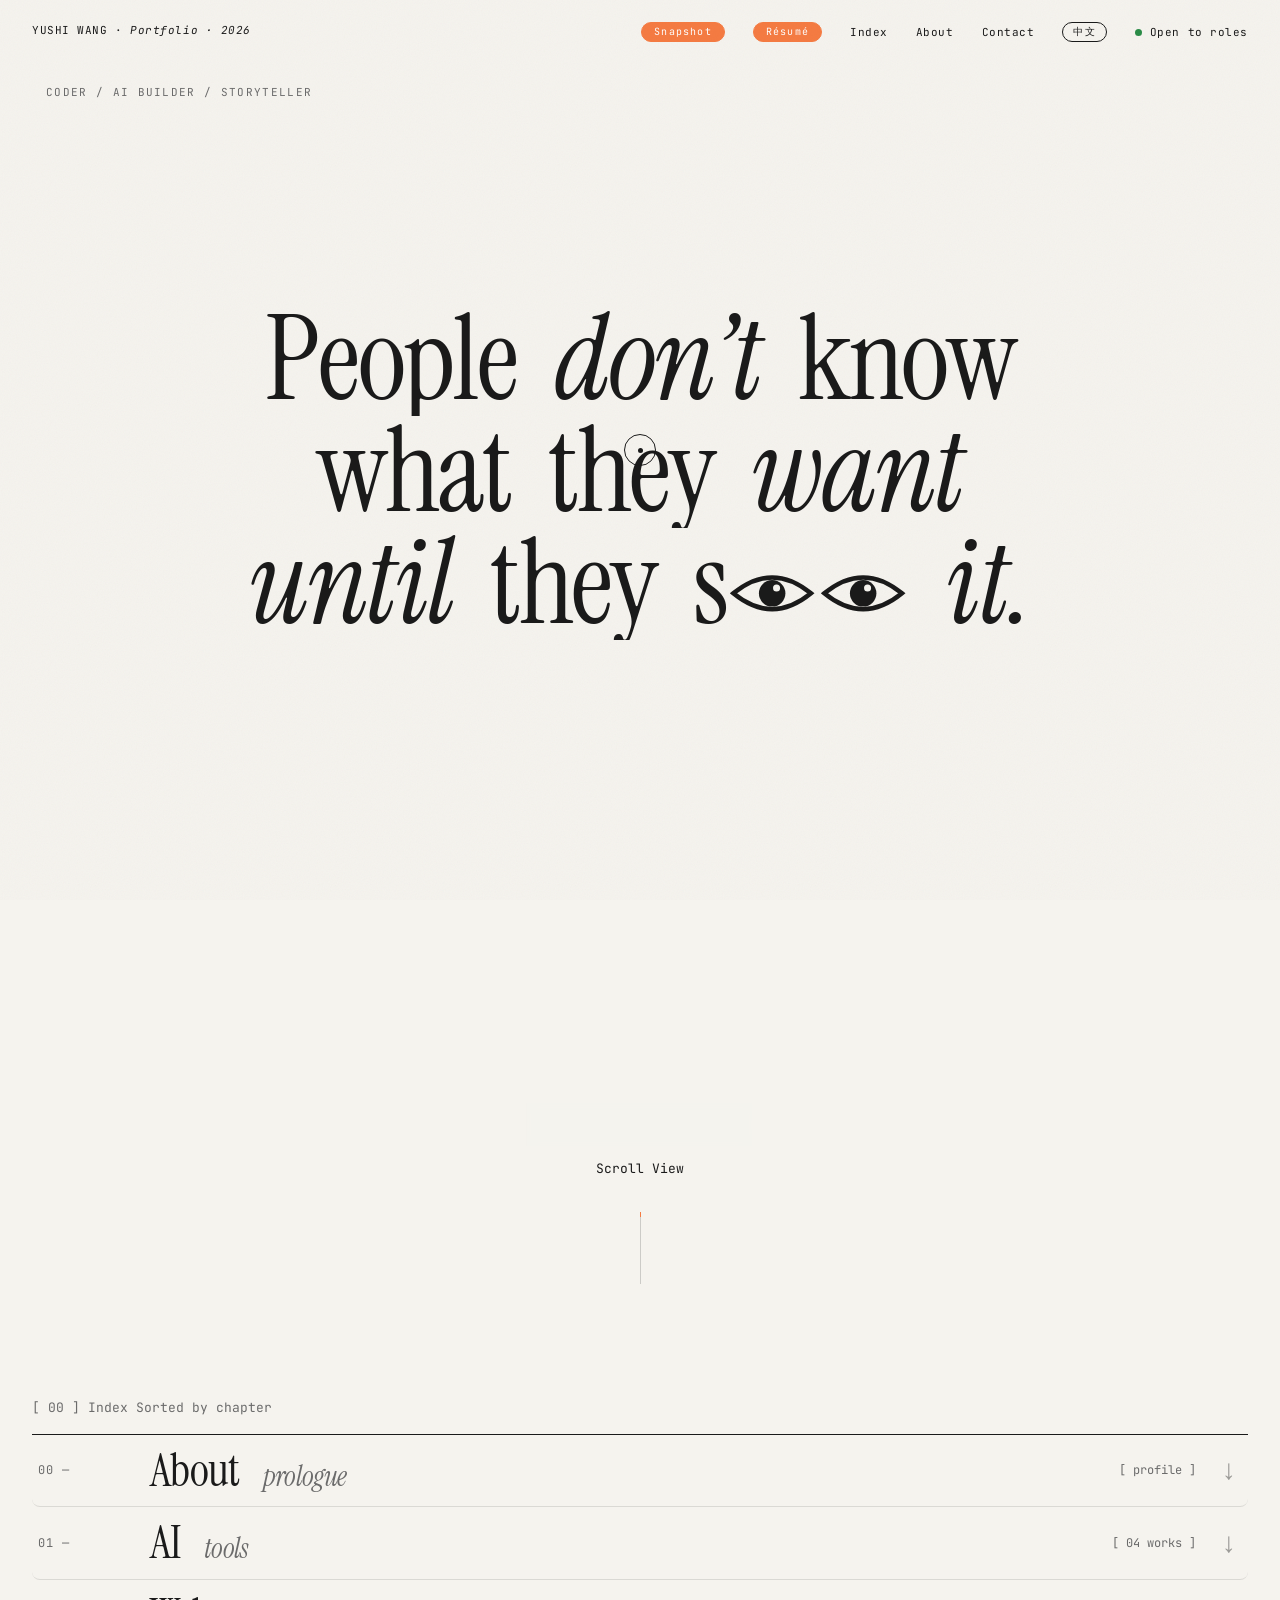
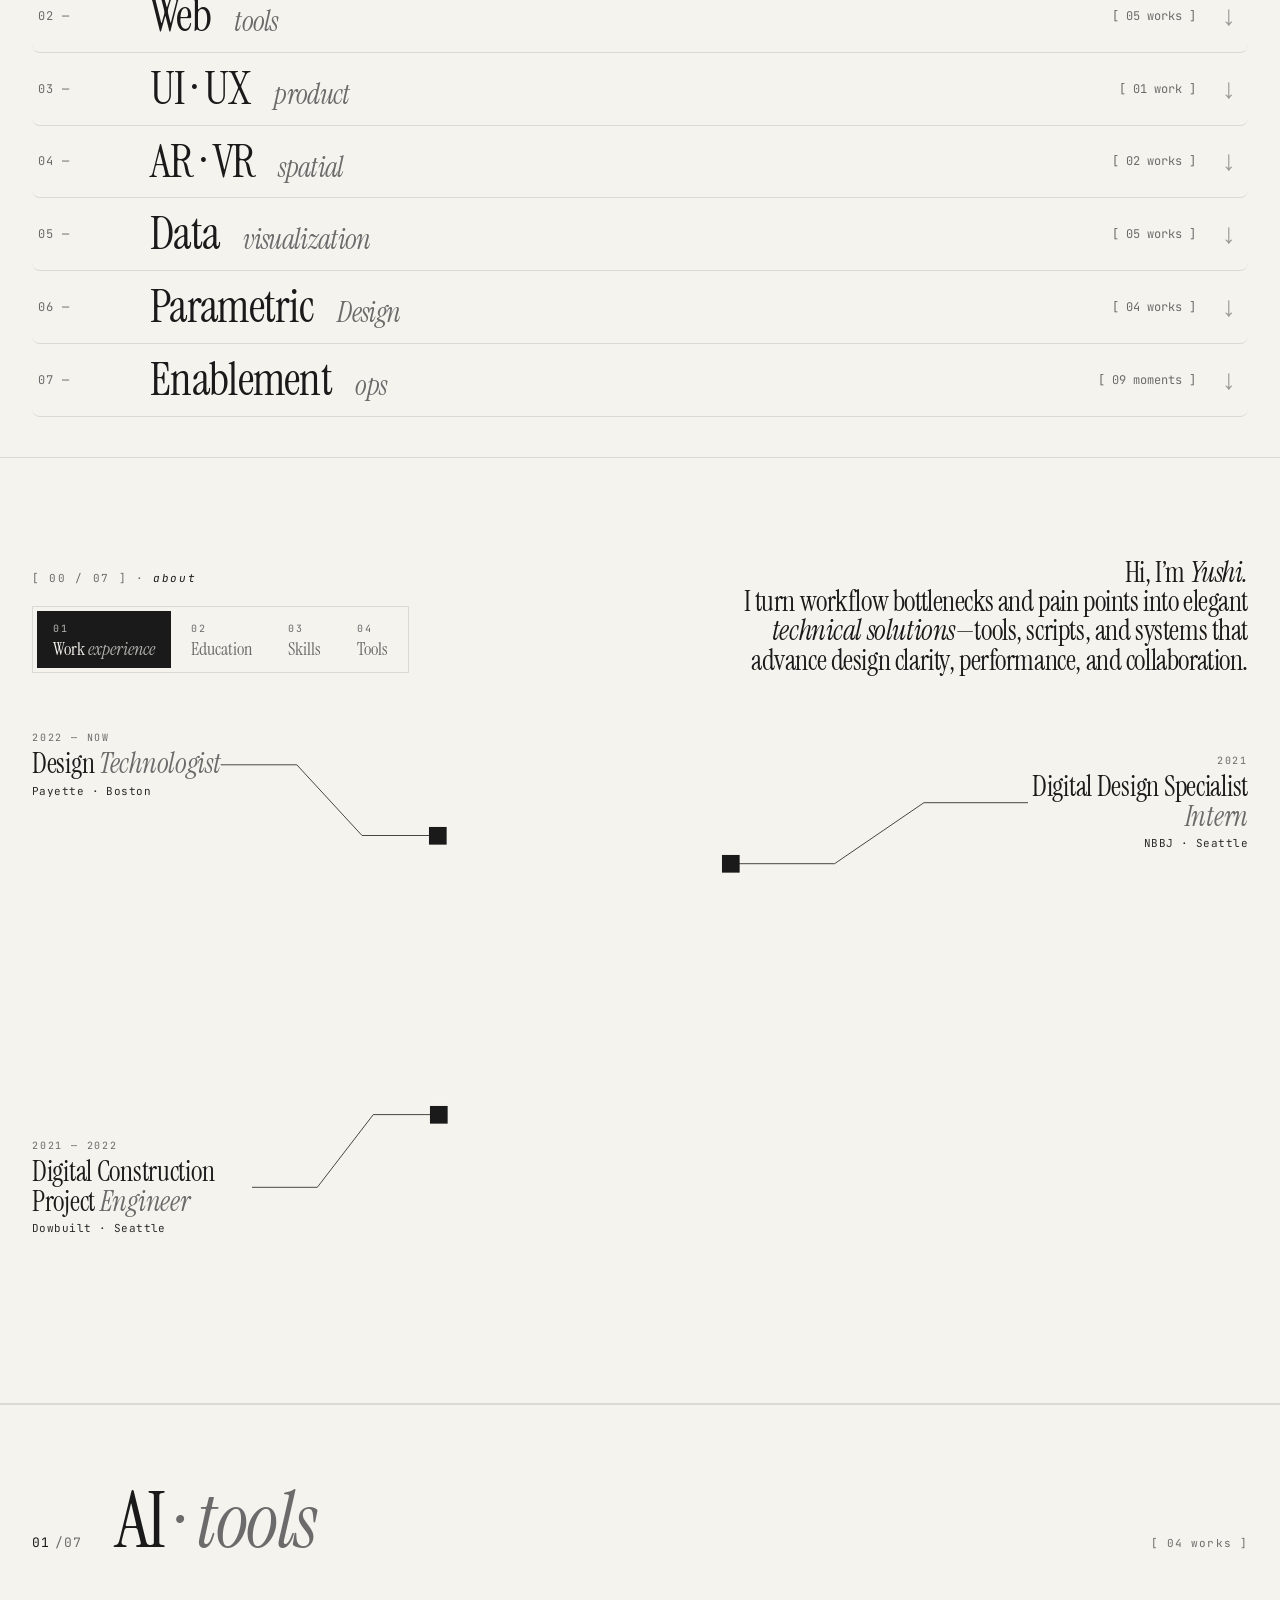
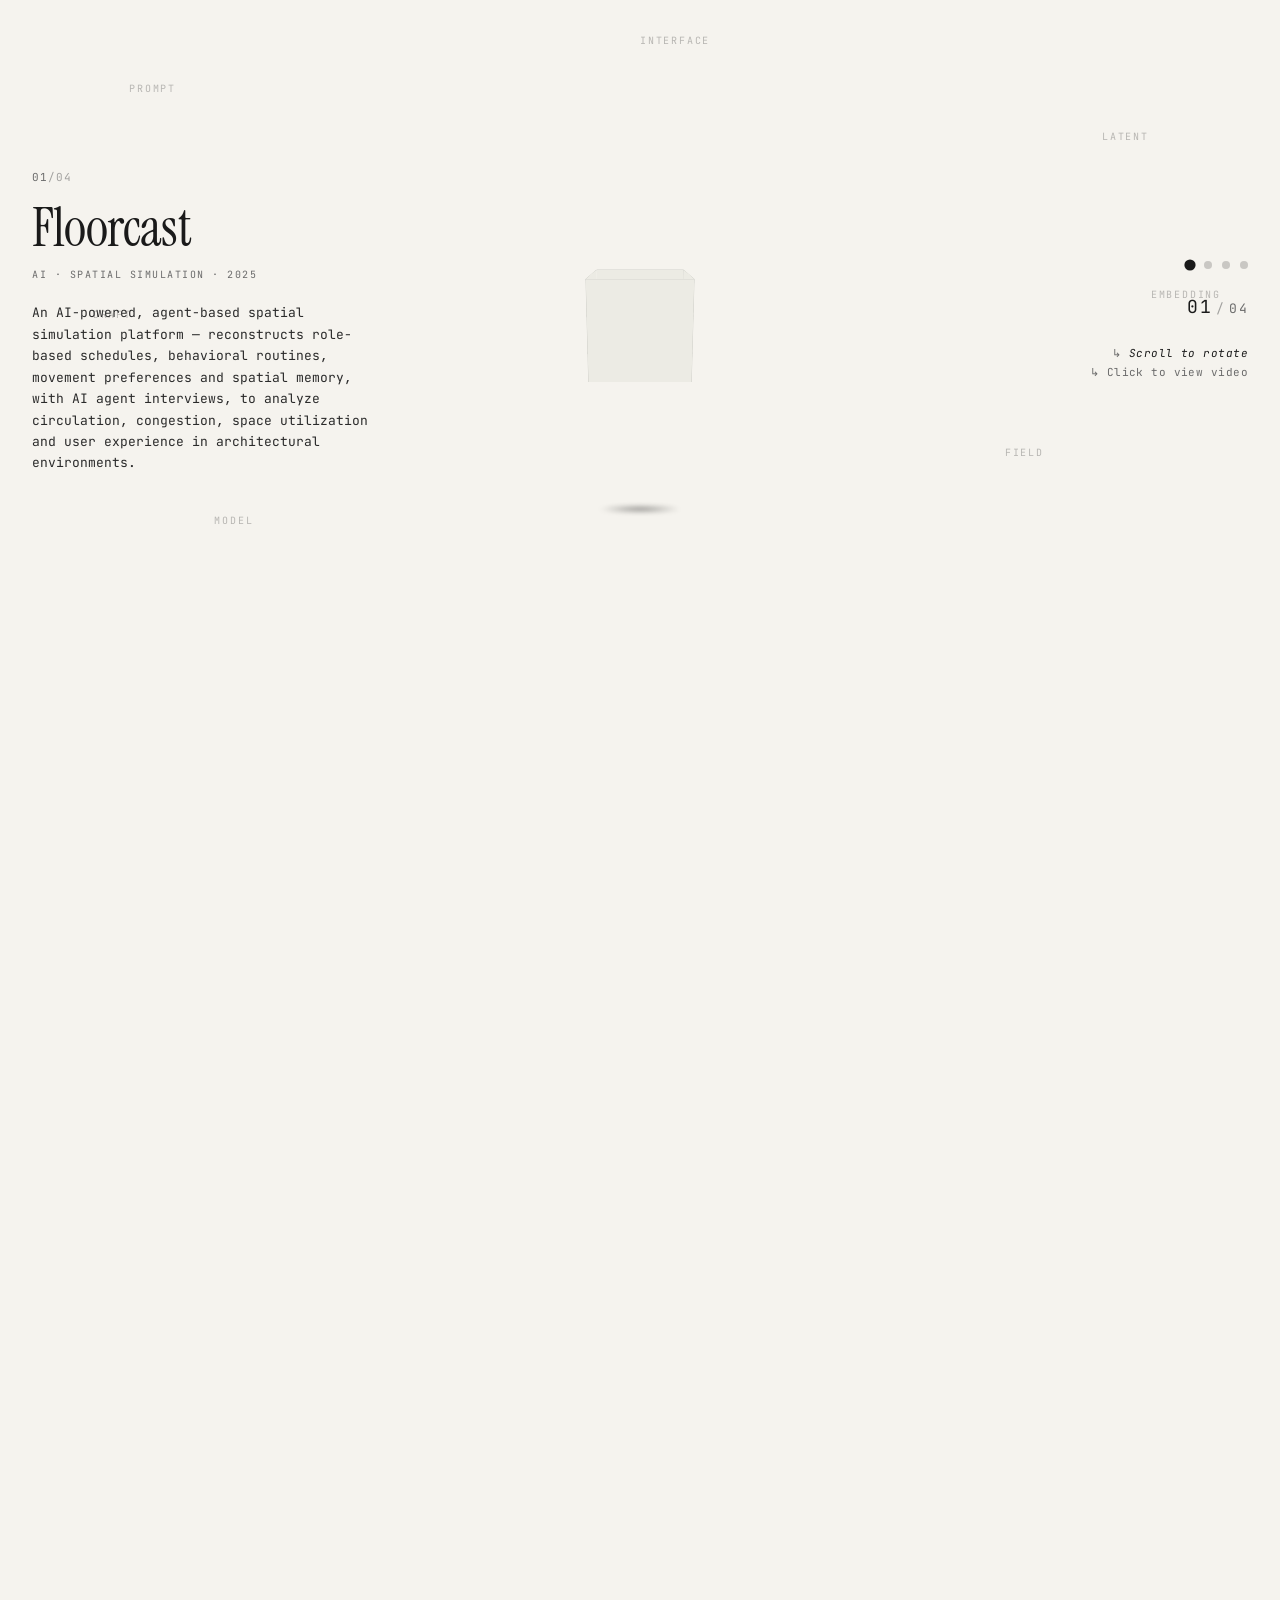
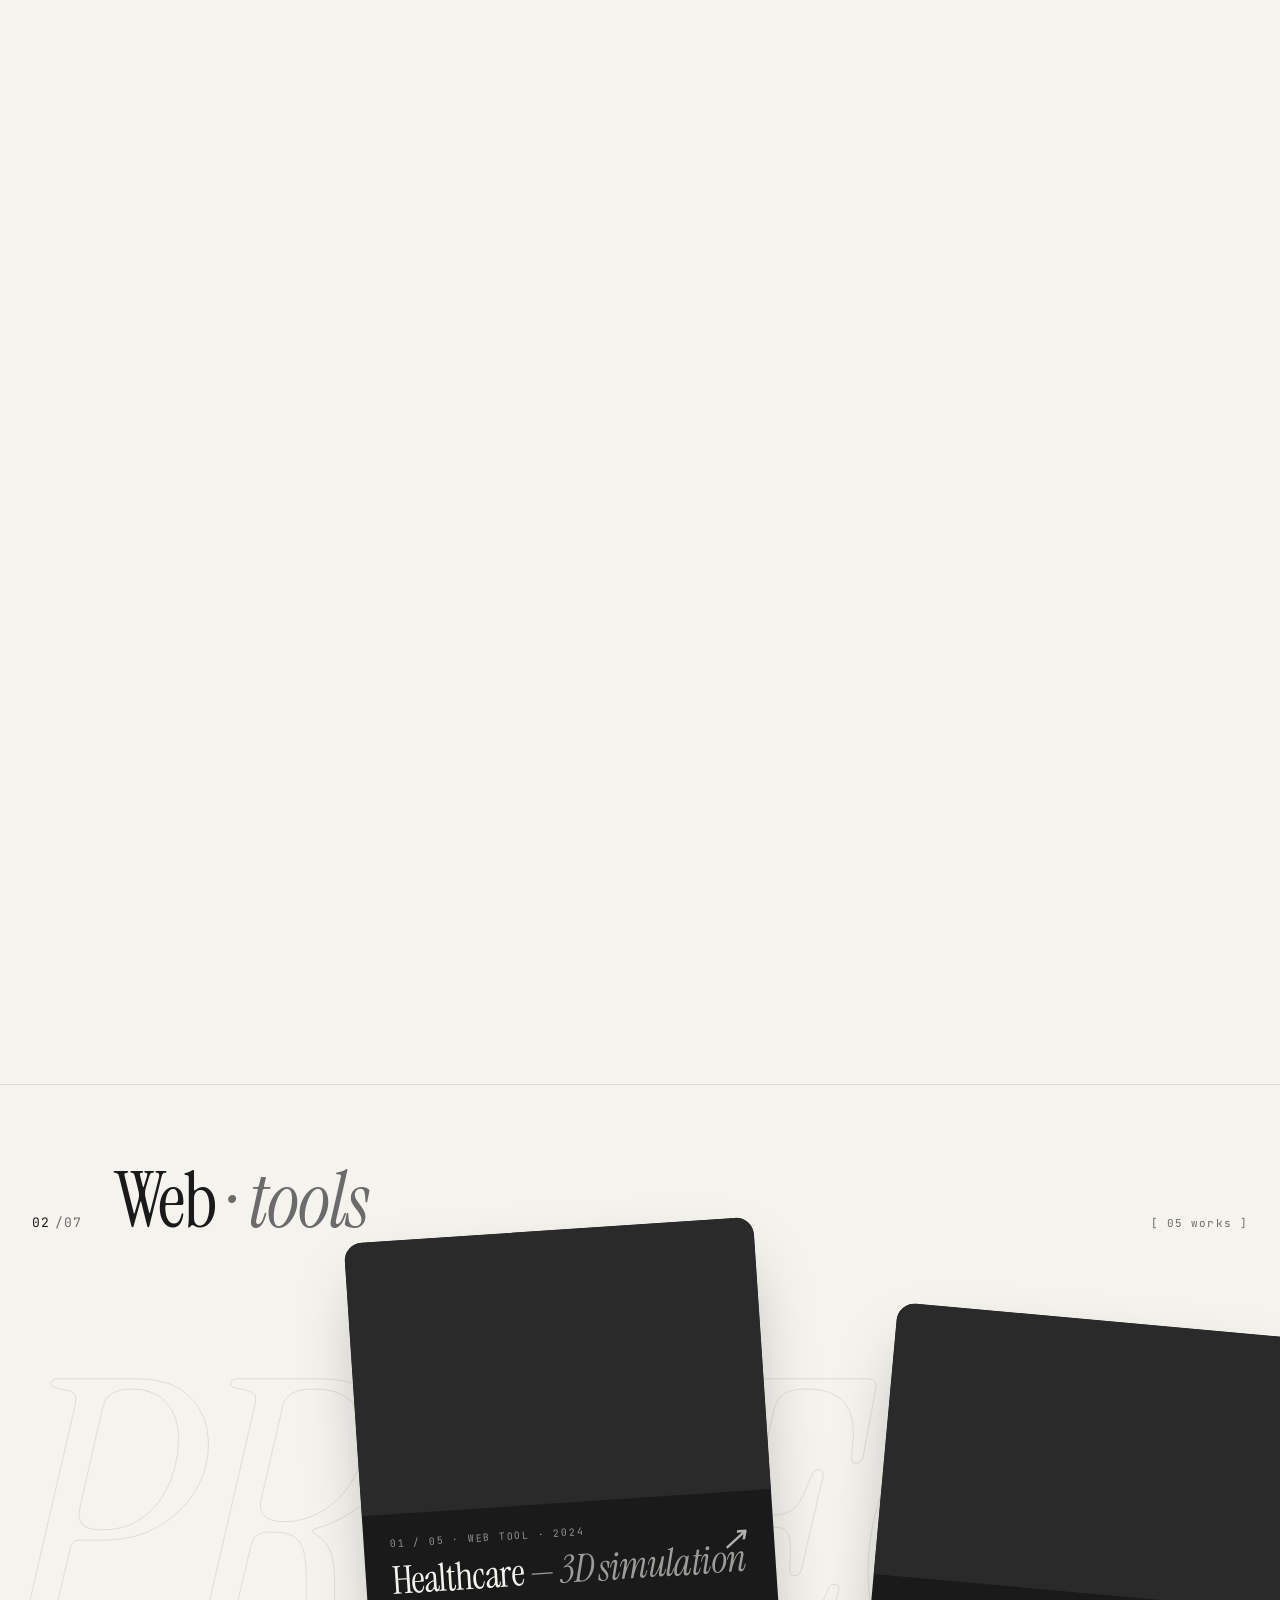
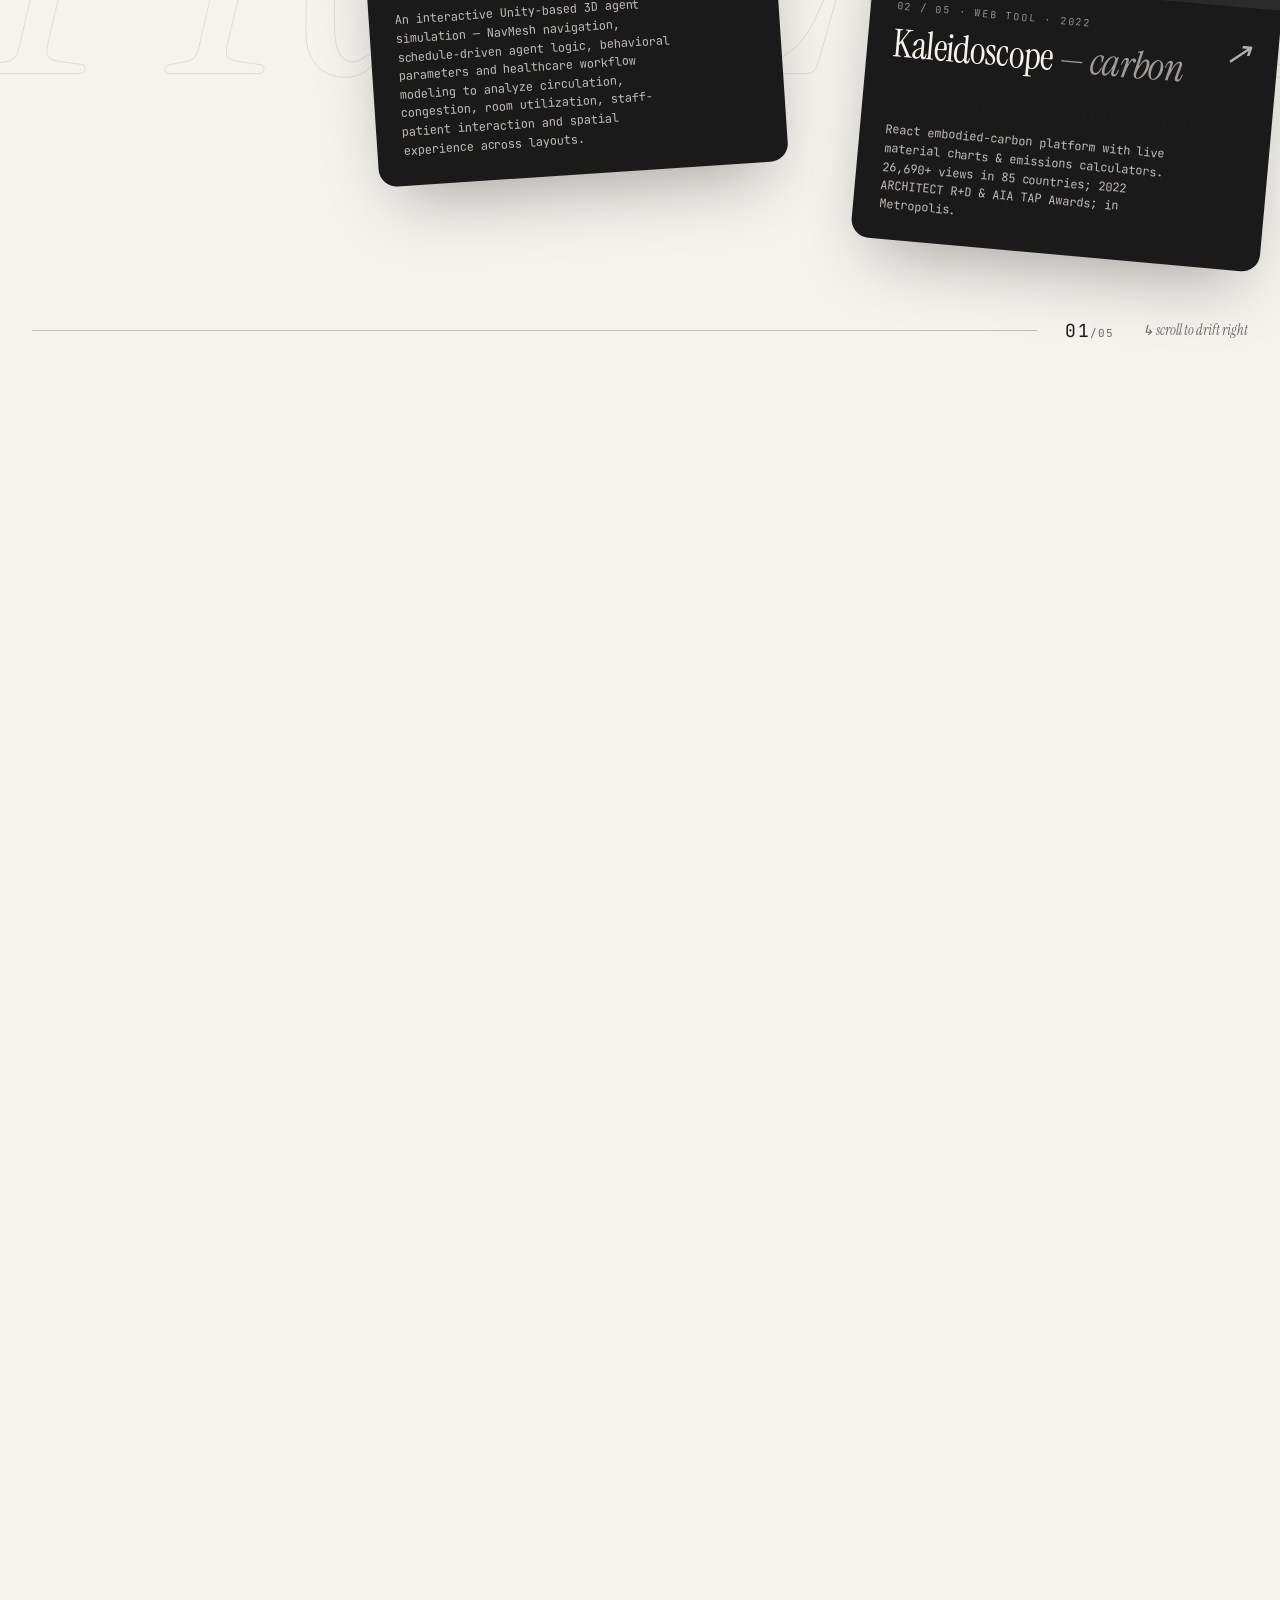
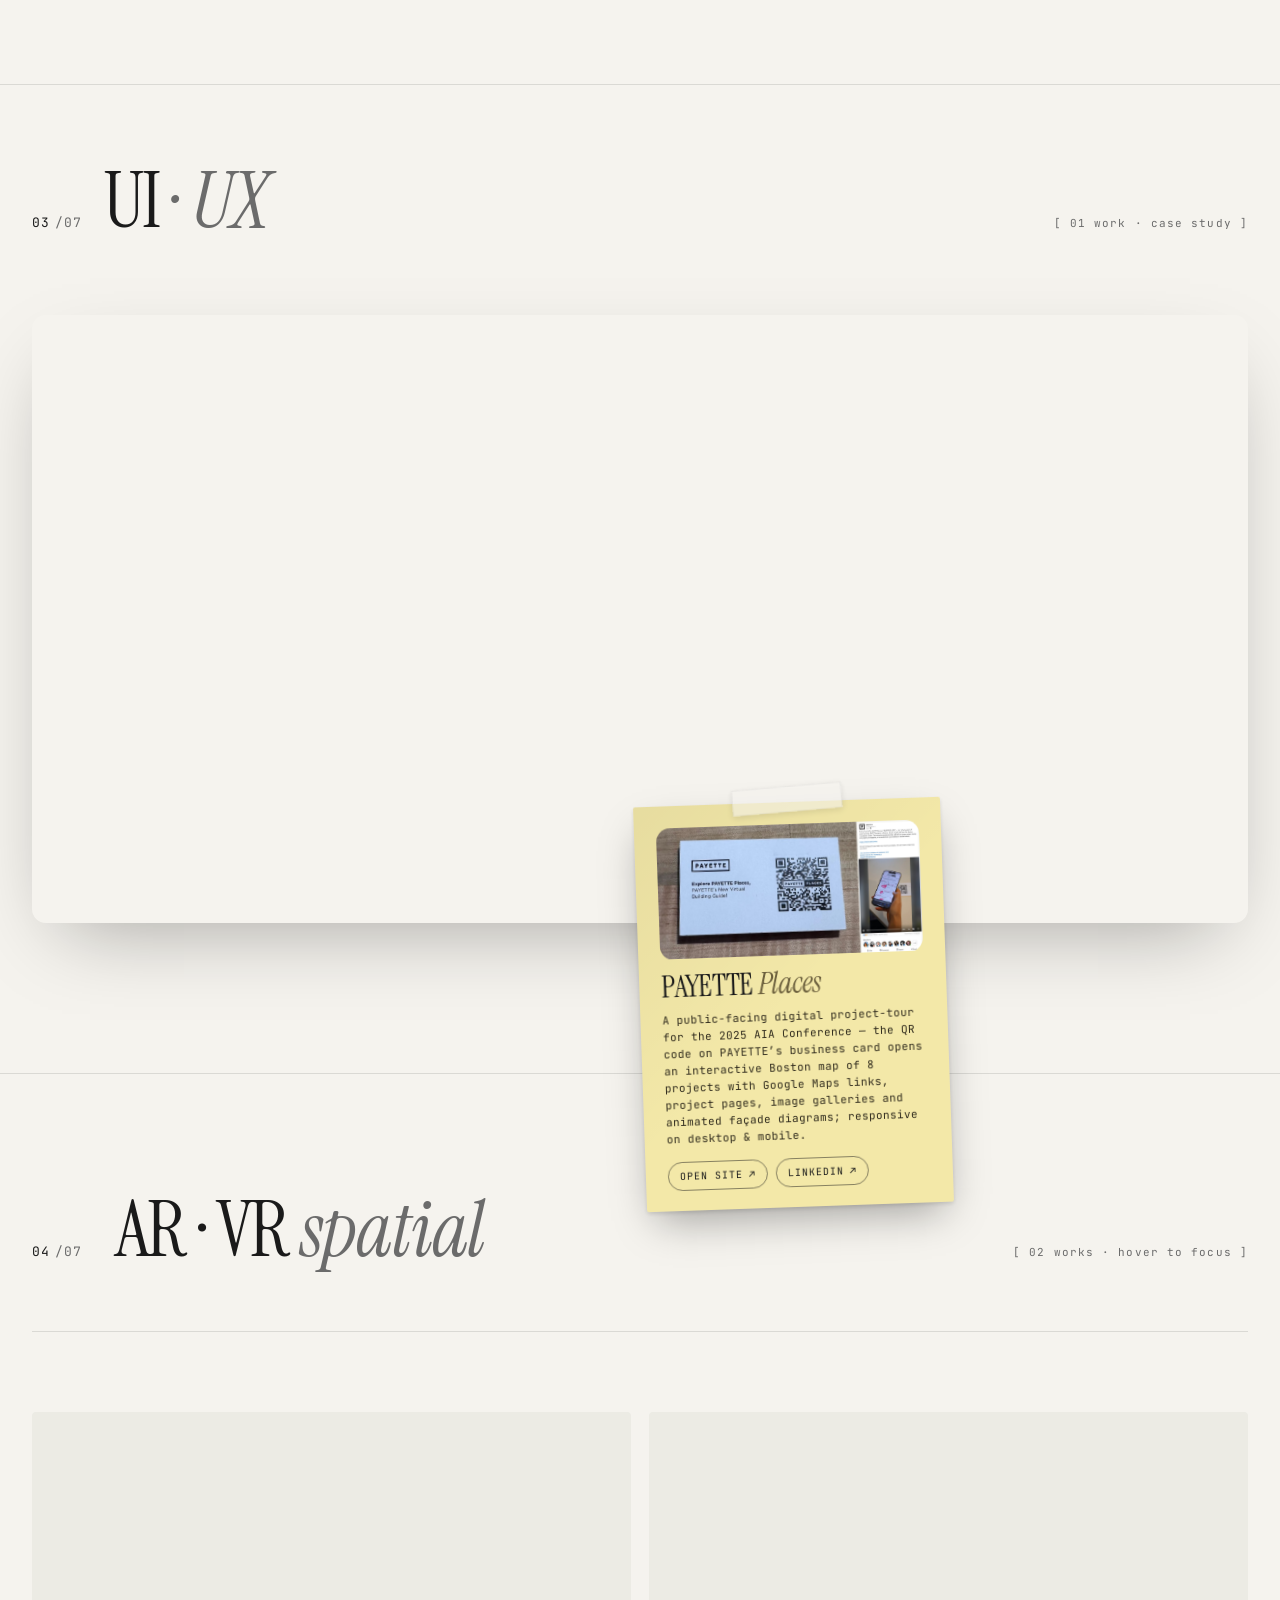
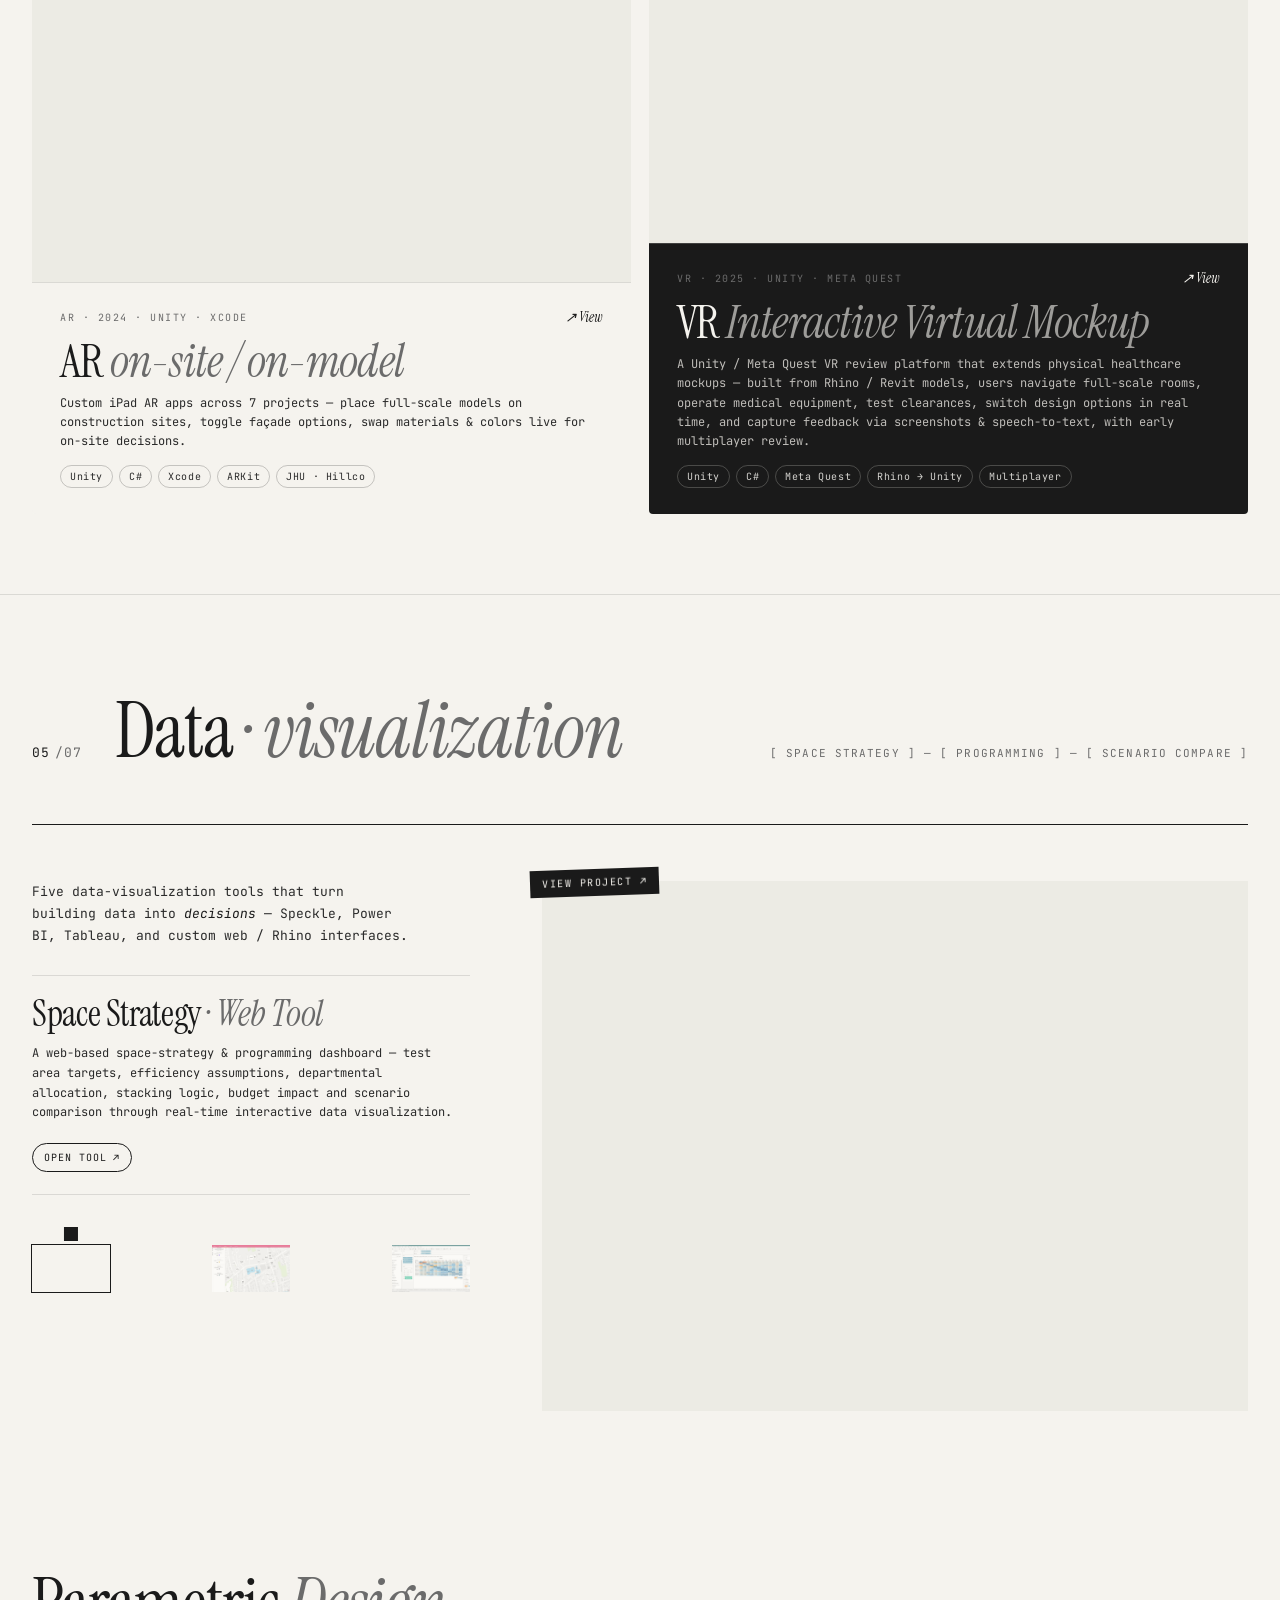
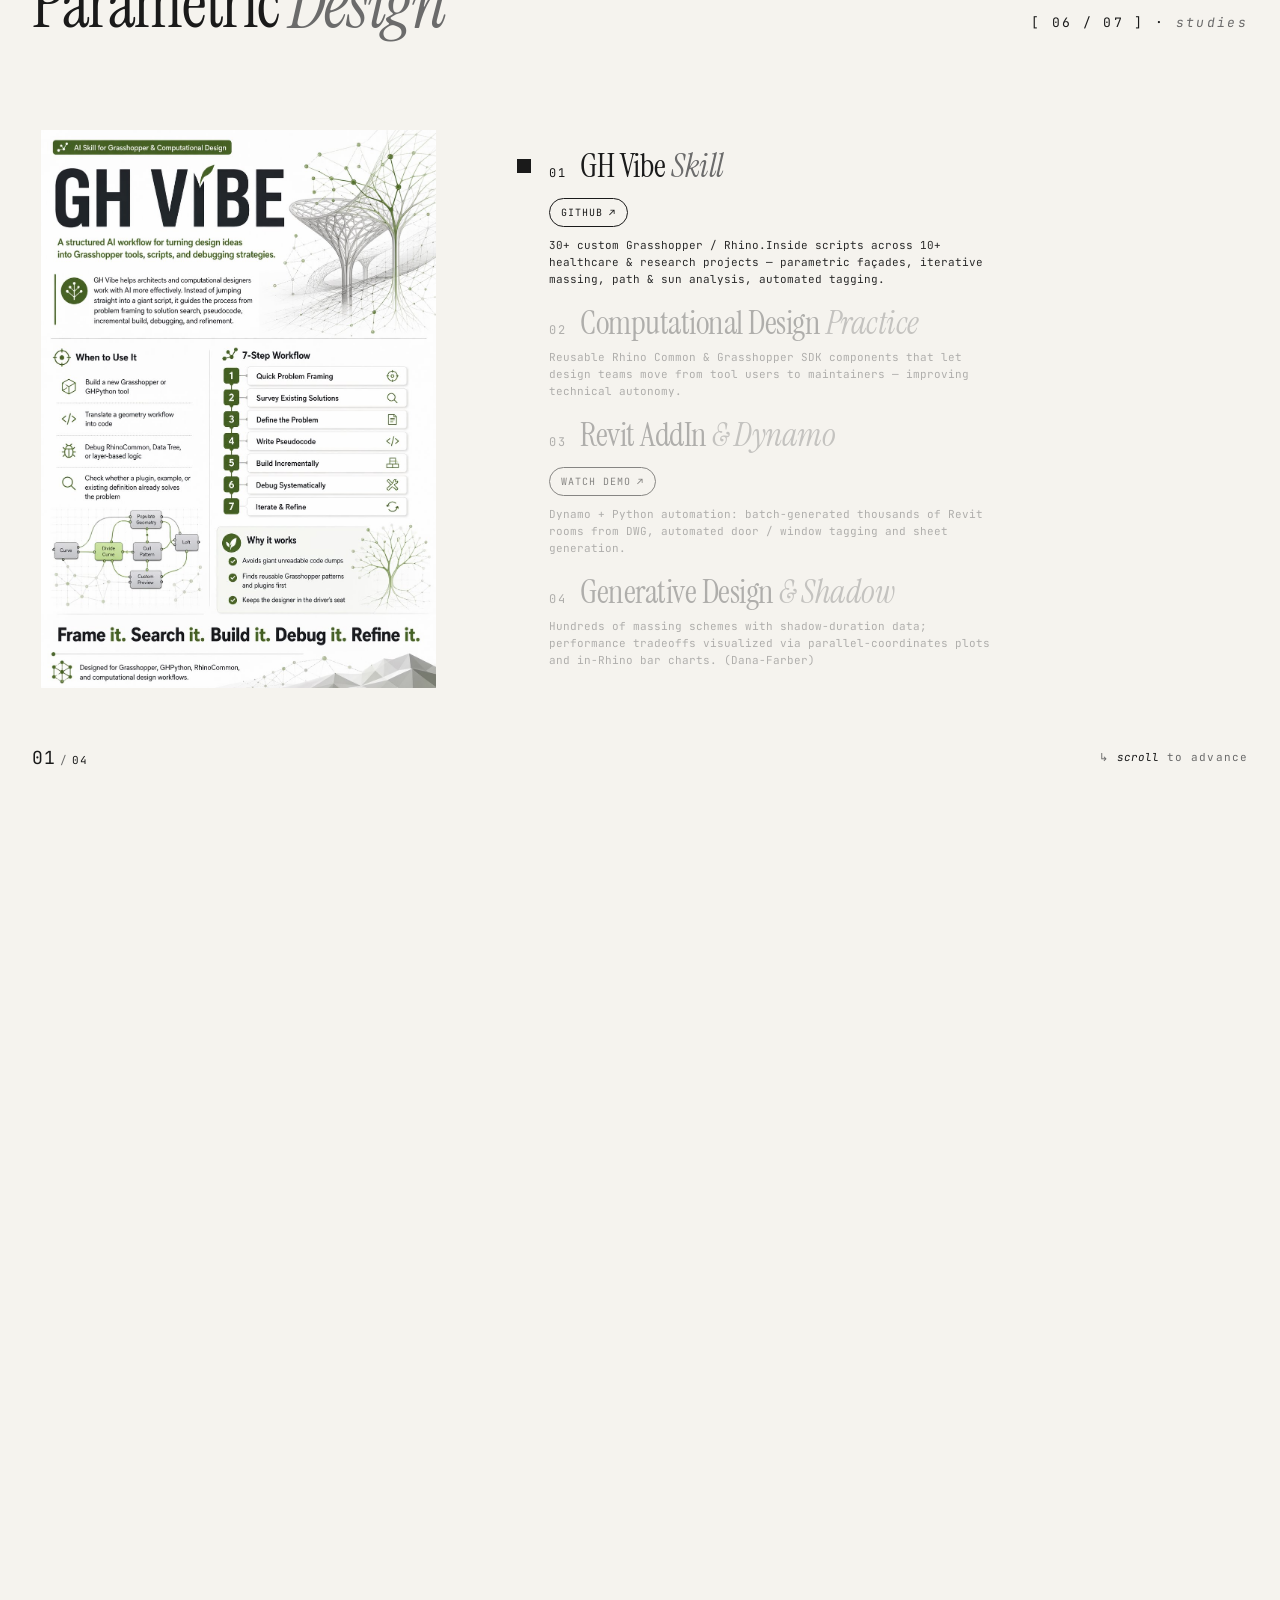
==== commit 32714069: "About: split Skills vs Tools; resume gains a Skills (competency) line - index.html / script.js: the " ====
--- a/index.html
+++ b/index.html
@@ -148,9 +148,13 @@
             <span class="sw-num">02</span>
             <span class="sw-ttl">Education</span>
           </button>
+          <button class="sw" data-cat="skill">
+            <span class="sw-num">03</span>
+            <span class="sw-ttl">Skills</span>
+          </button>
           <button class="sw" data-cat="skills">
-            <span class="sw-num">03</span>
-            <span class="sw-ttl">Skills <em>&amp; tools</em></span>
+            <span class="sw-num">04</span>
+            <span class="sw-ttl">Tools</span>
           </button>
         </div>
       </div>
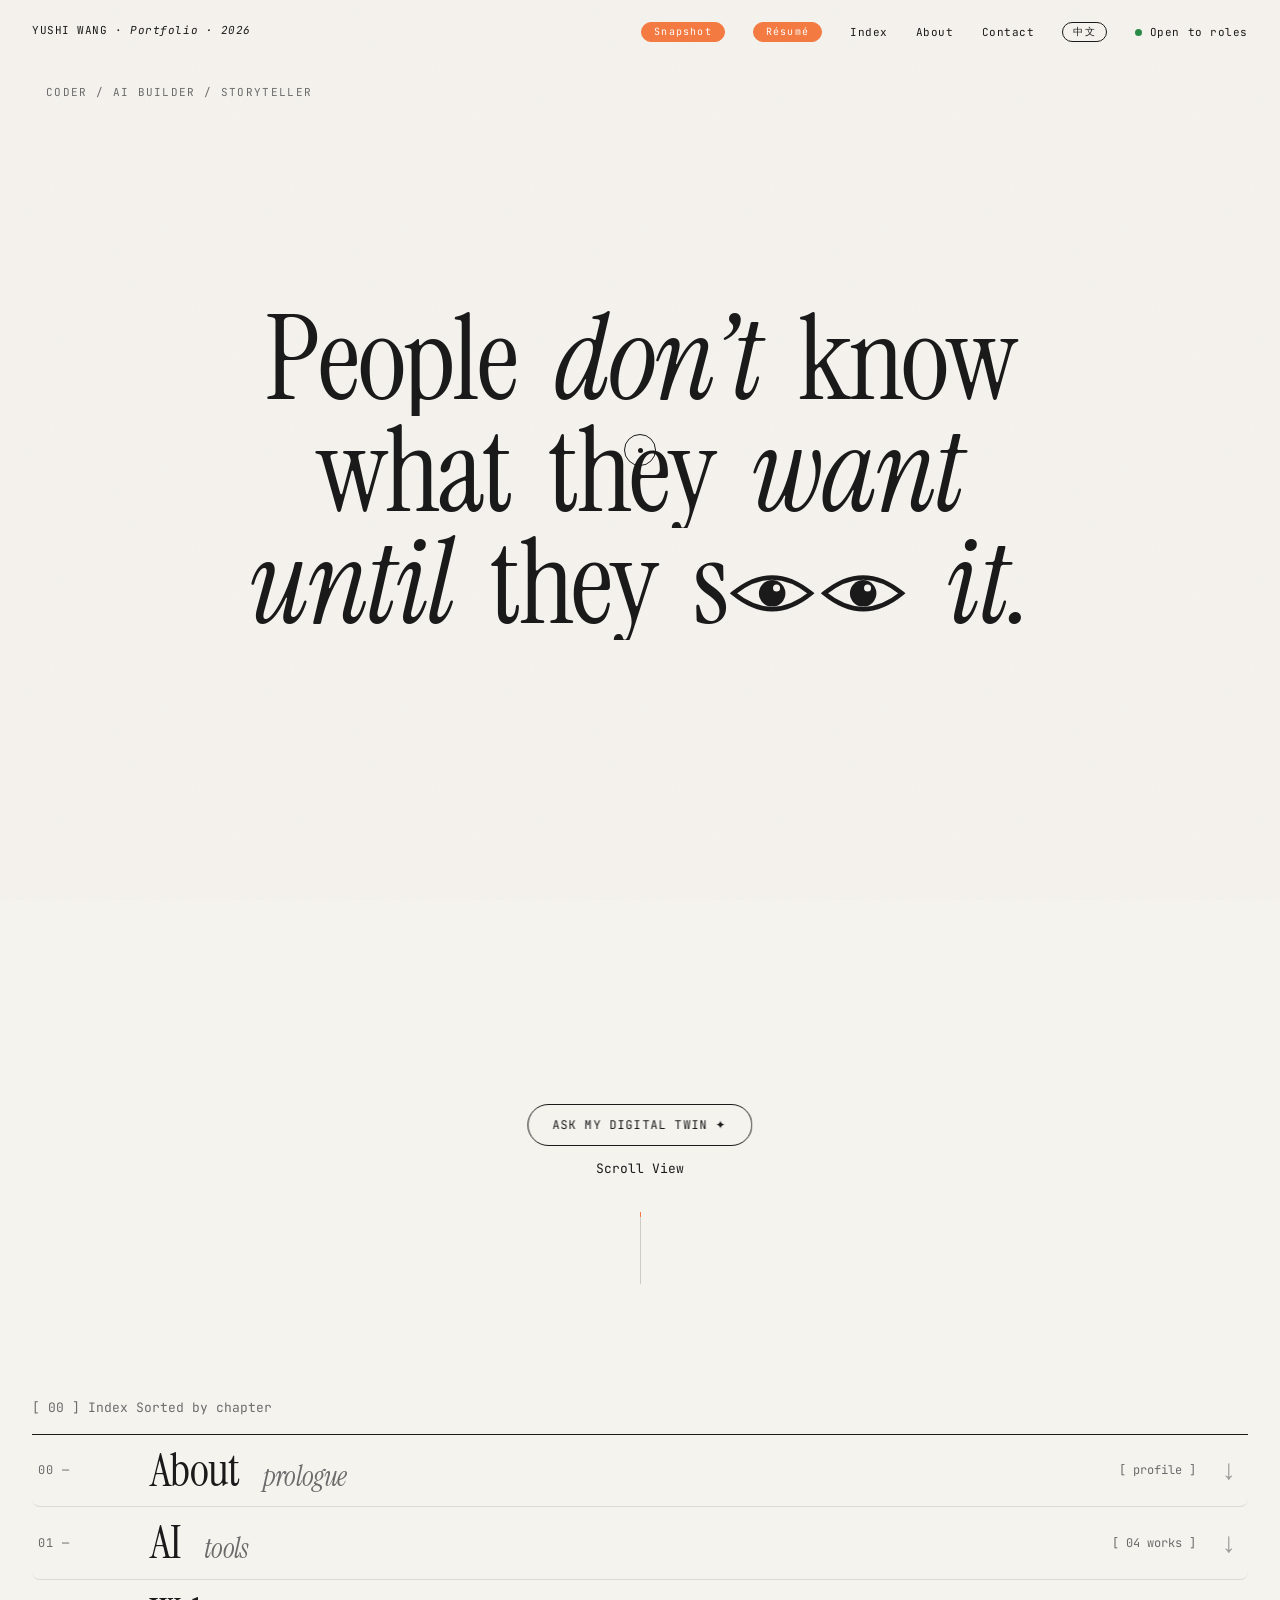
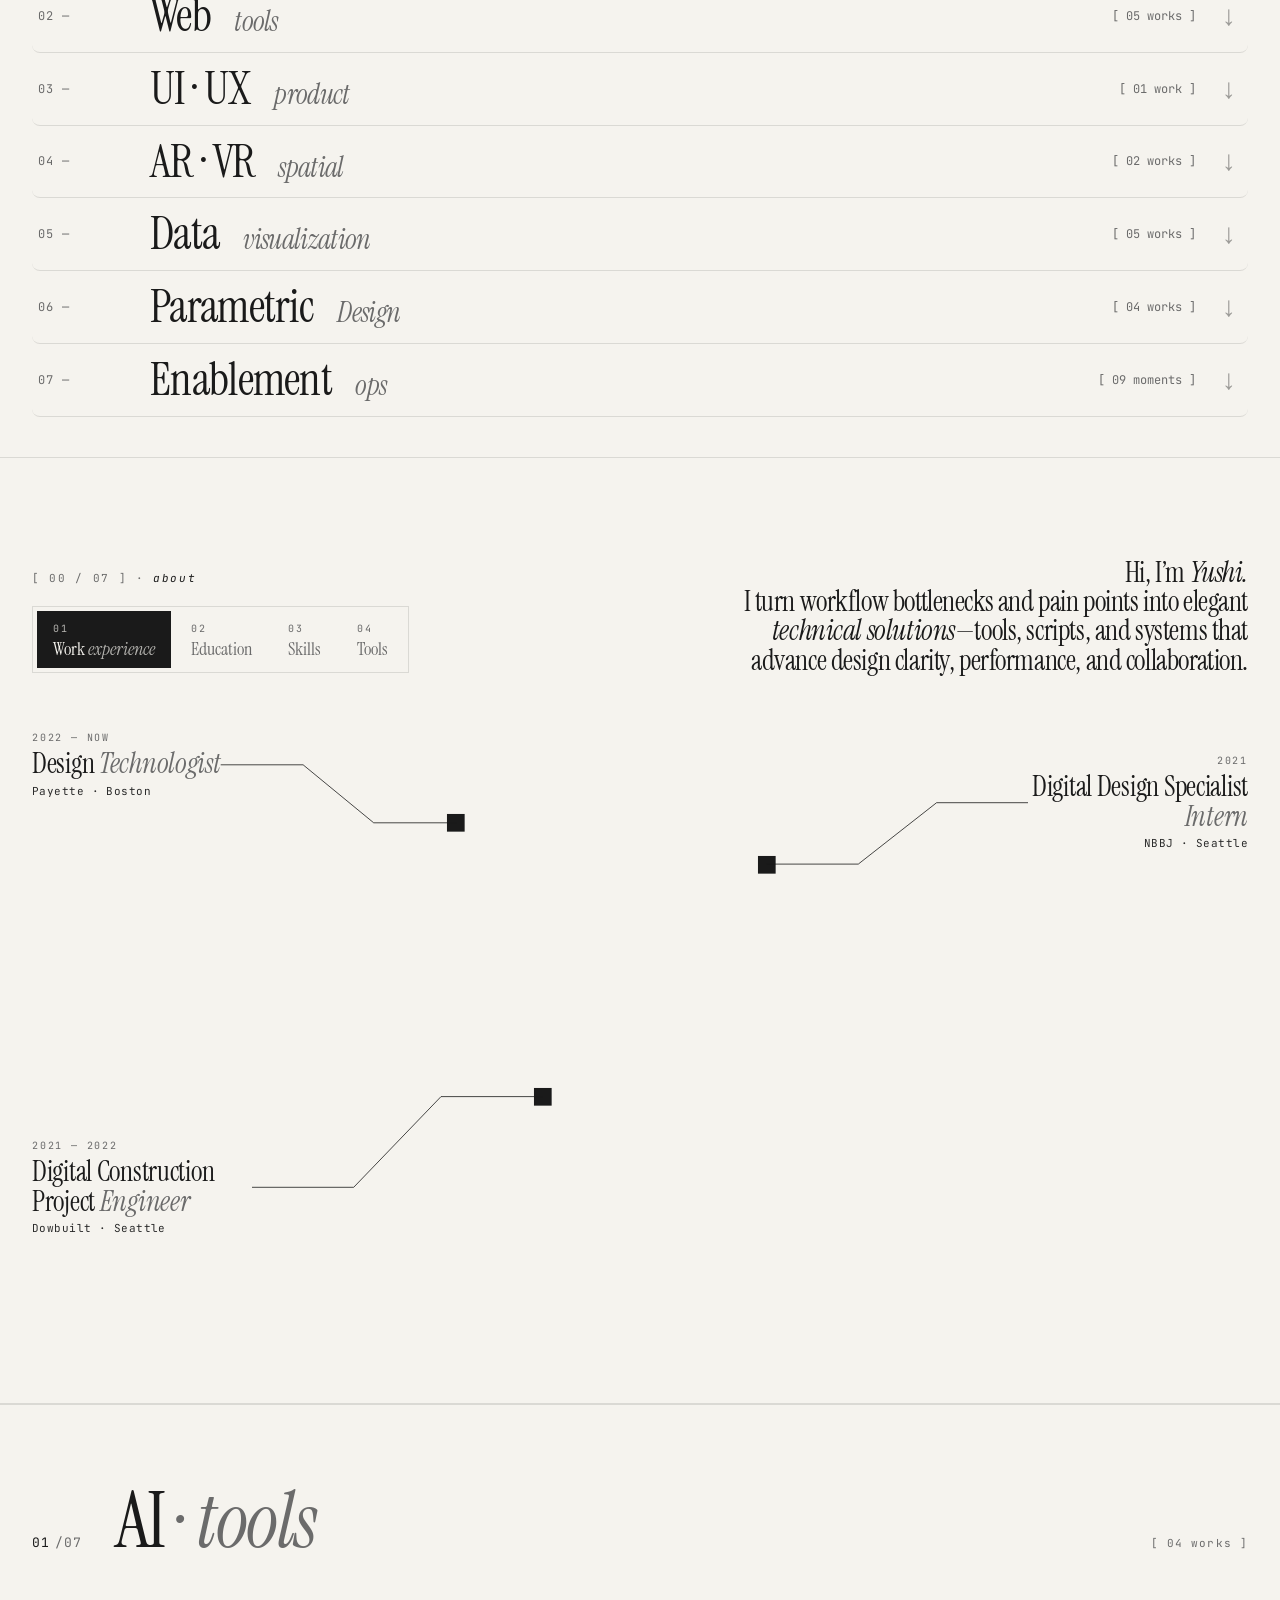
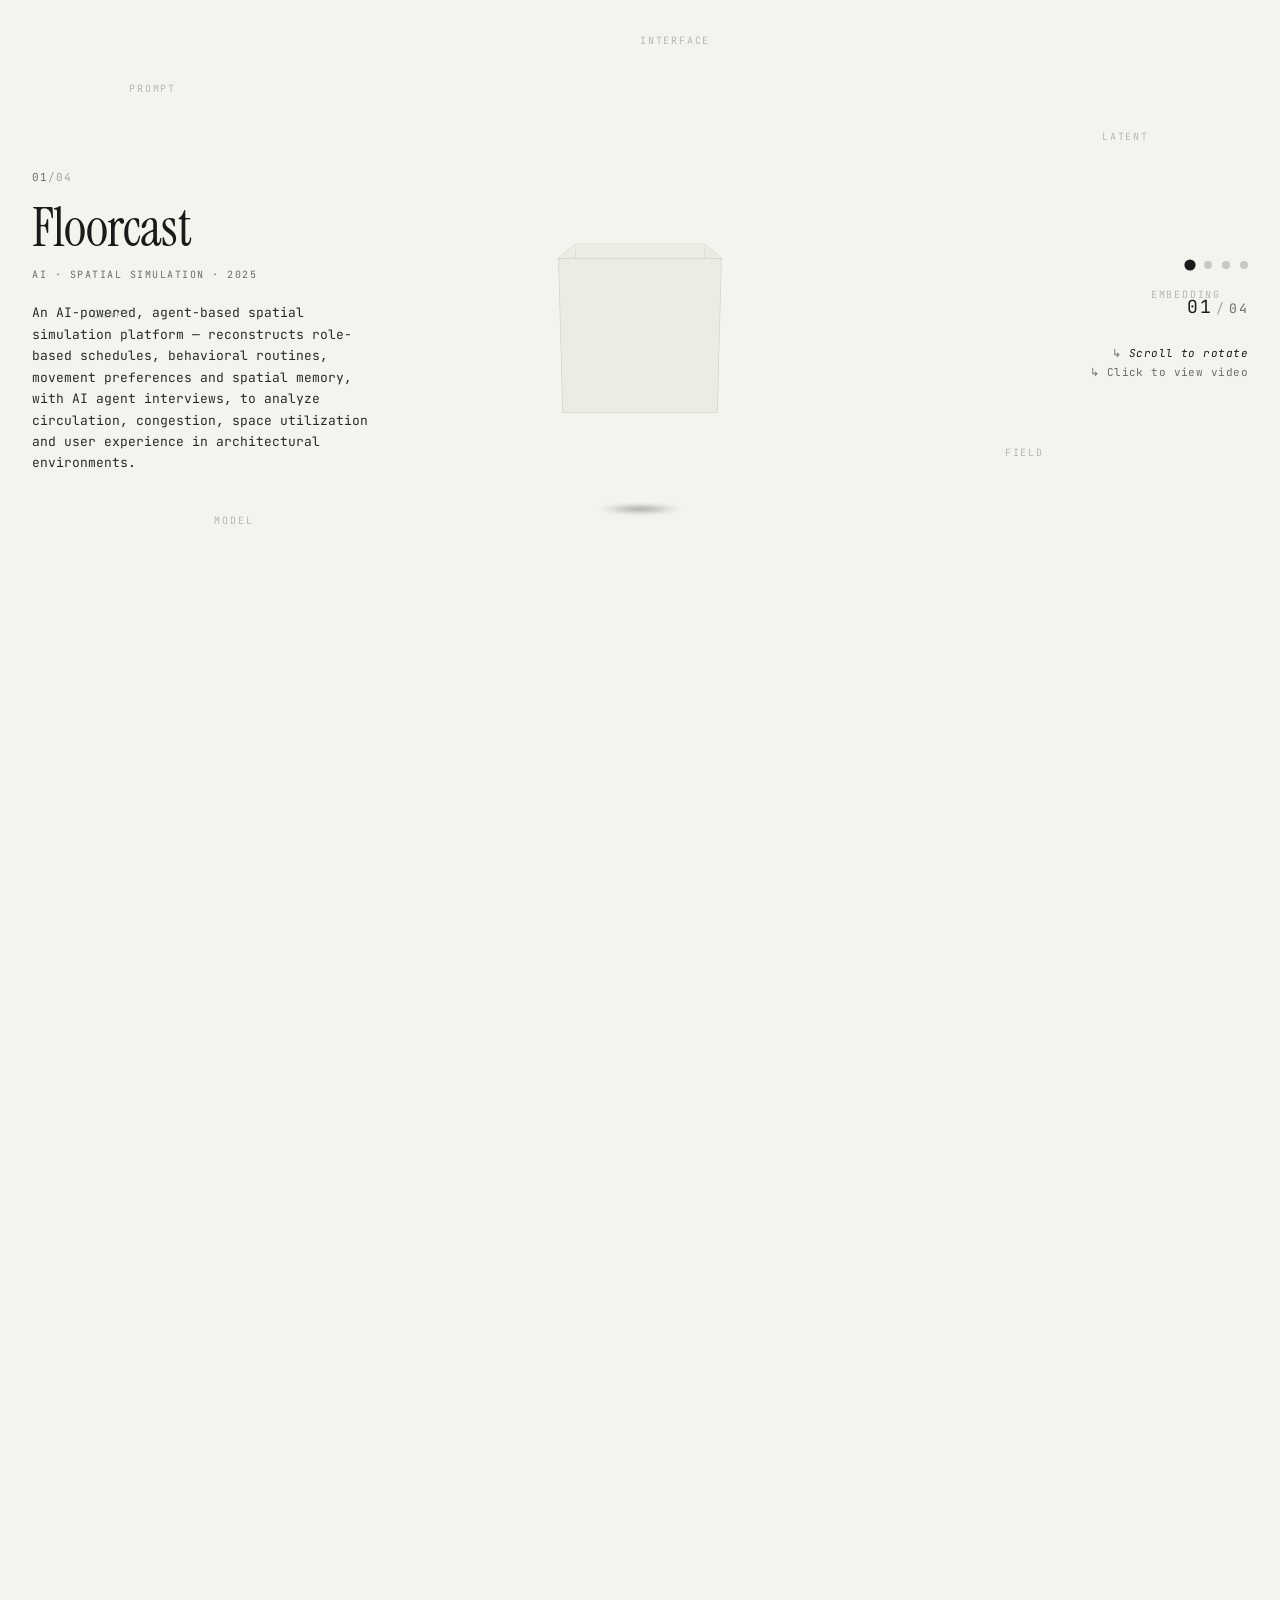
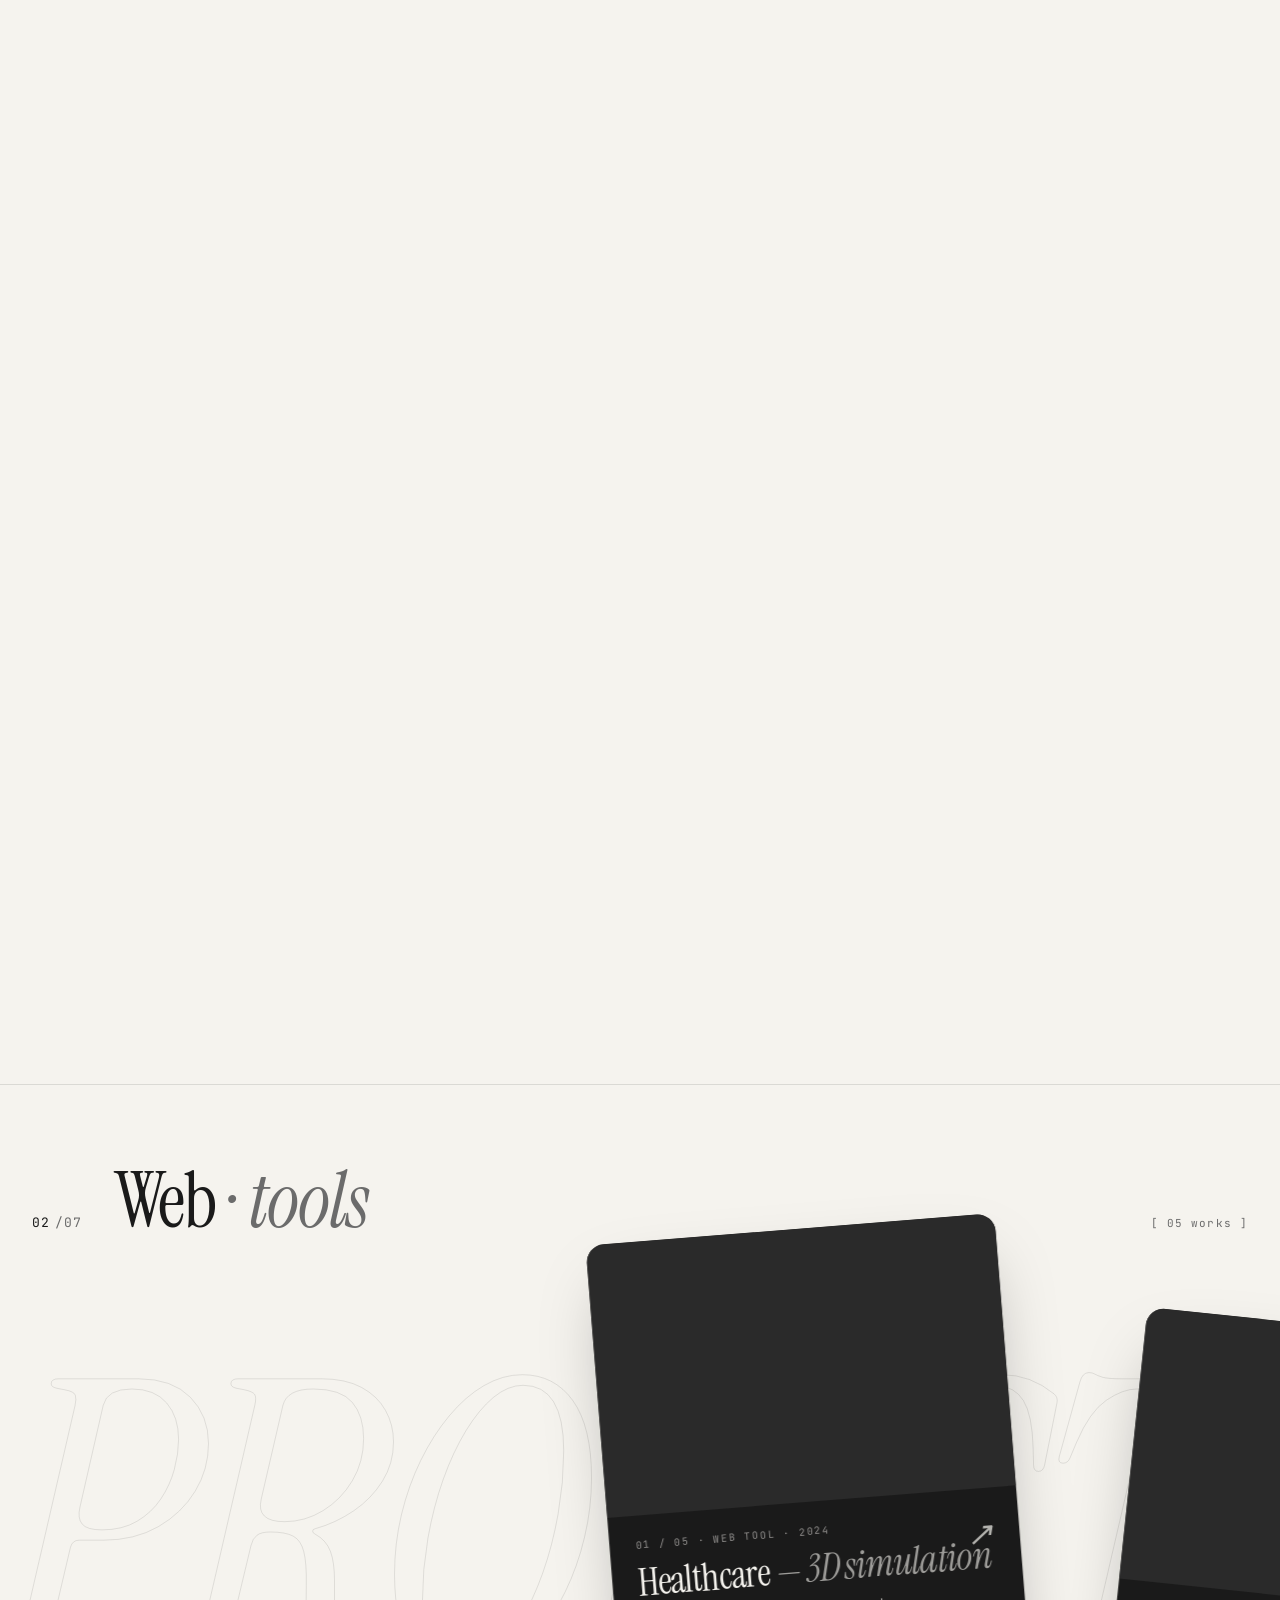
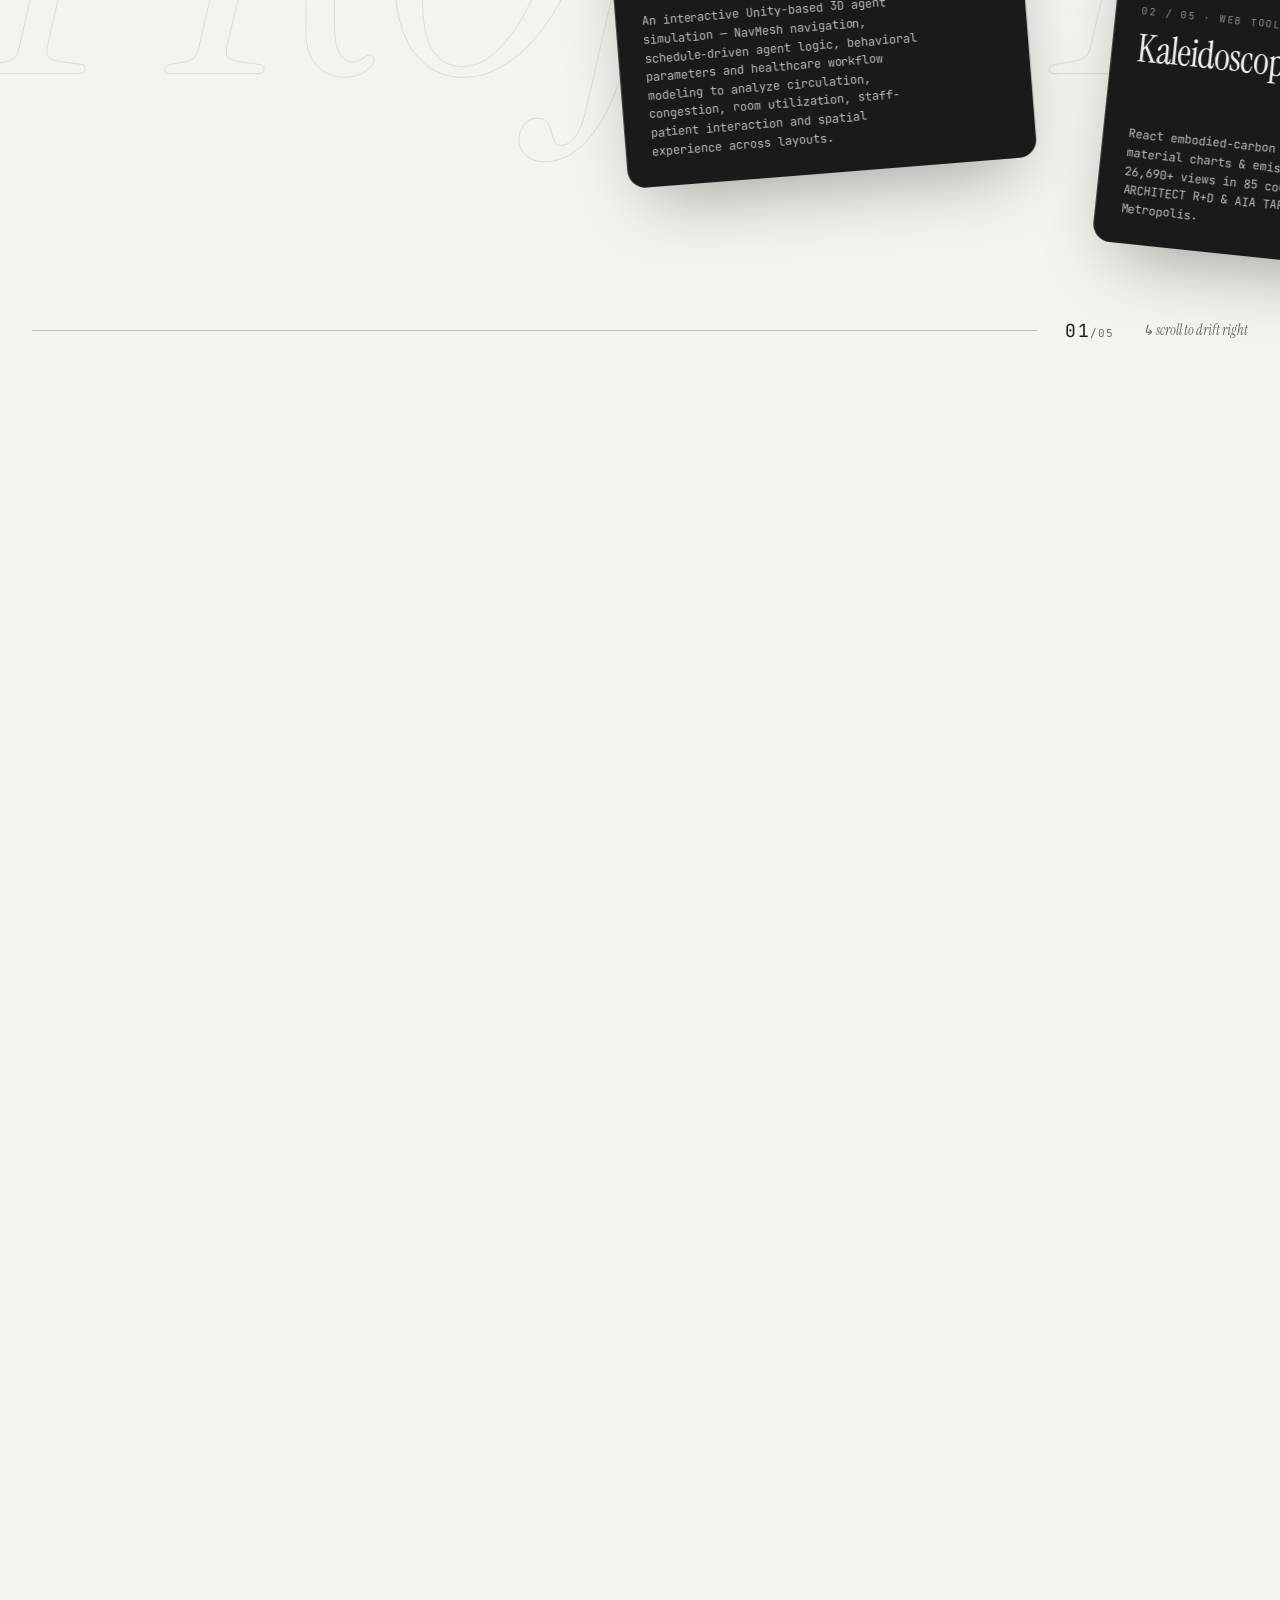
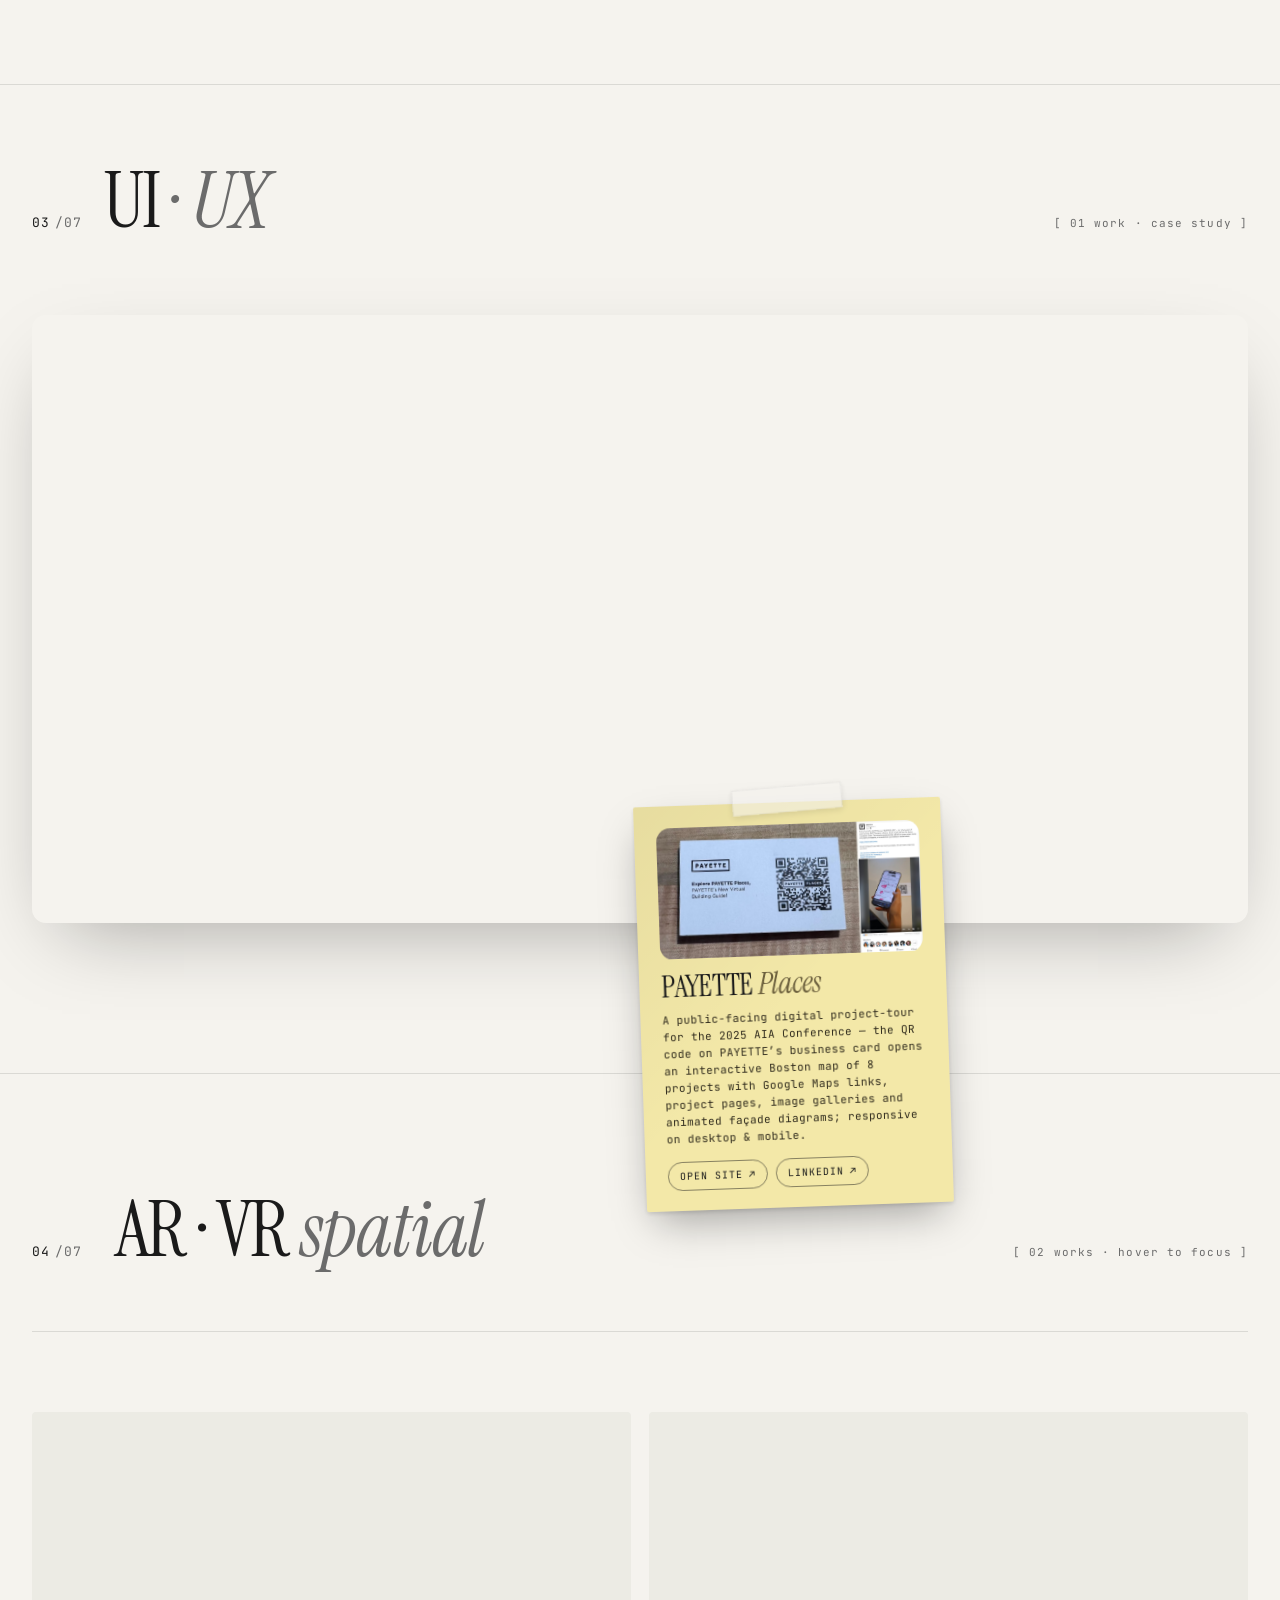
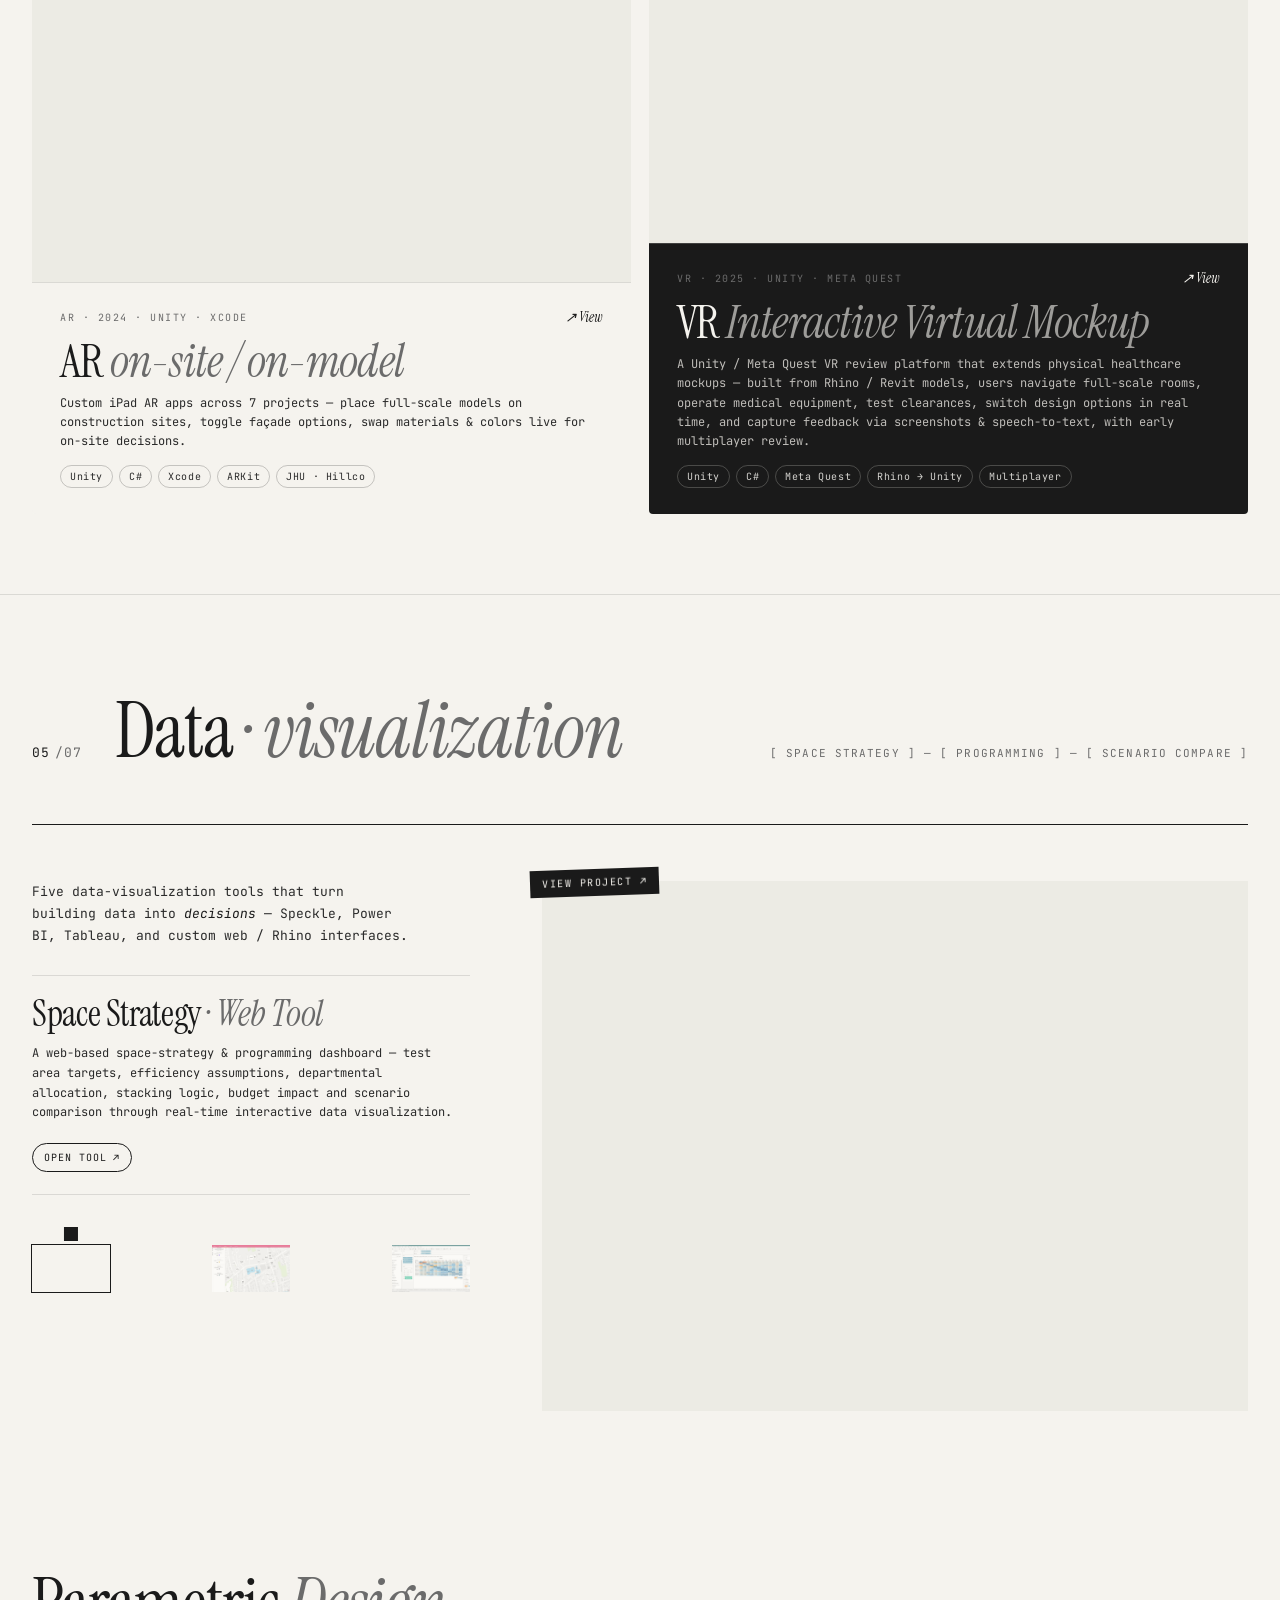
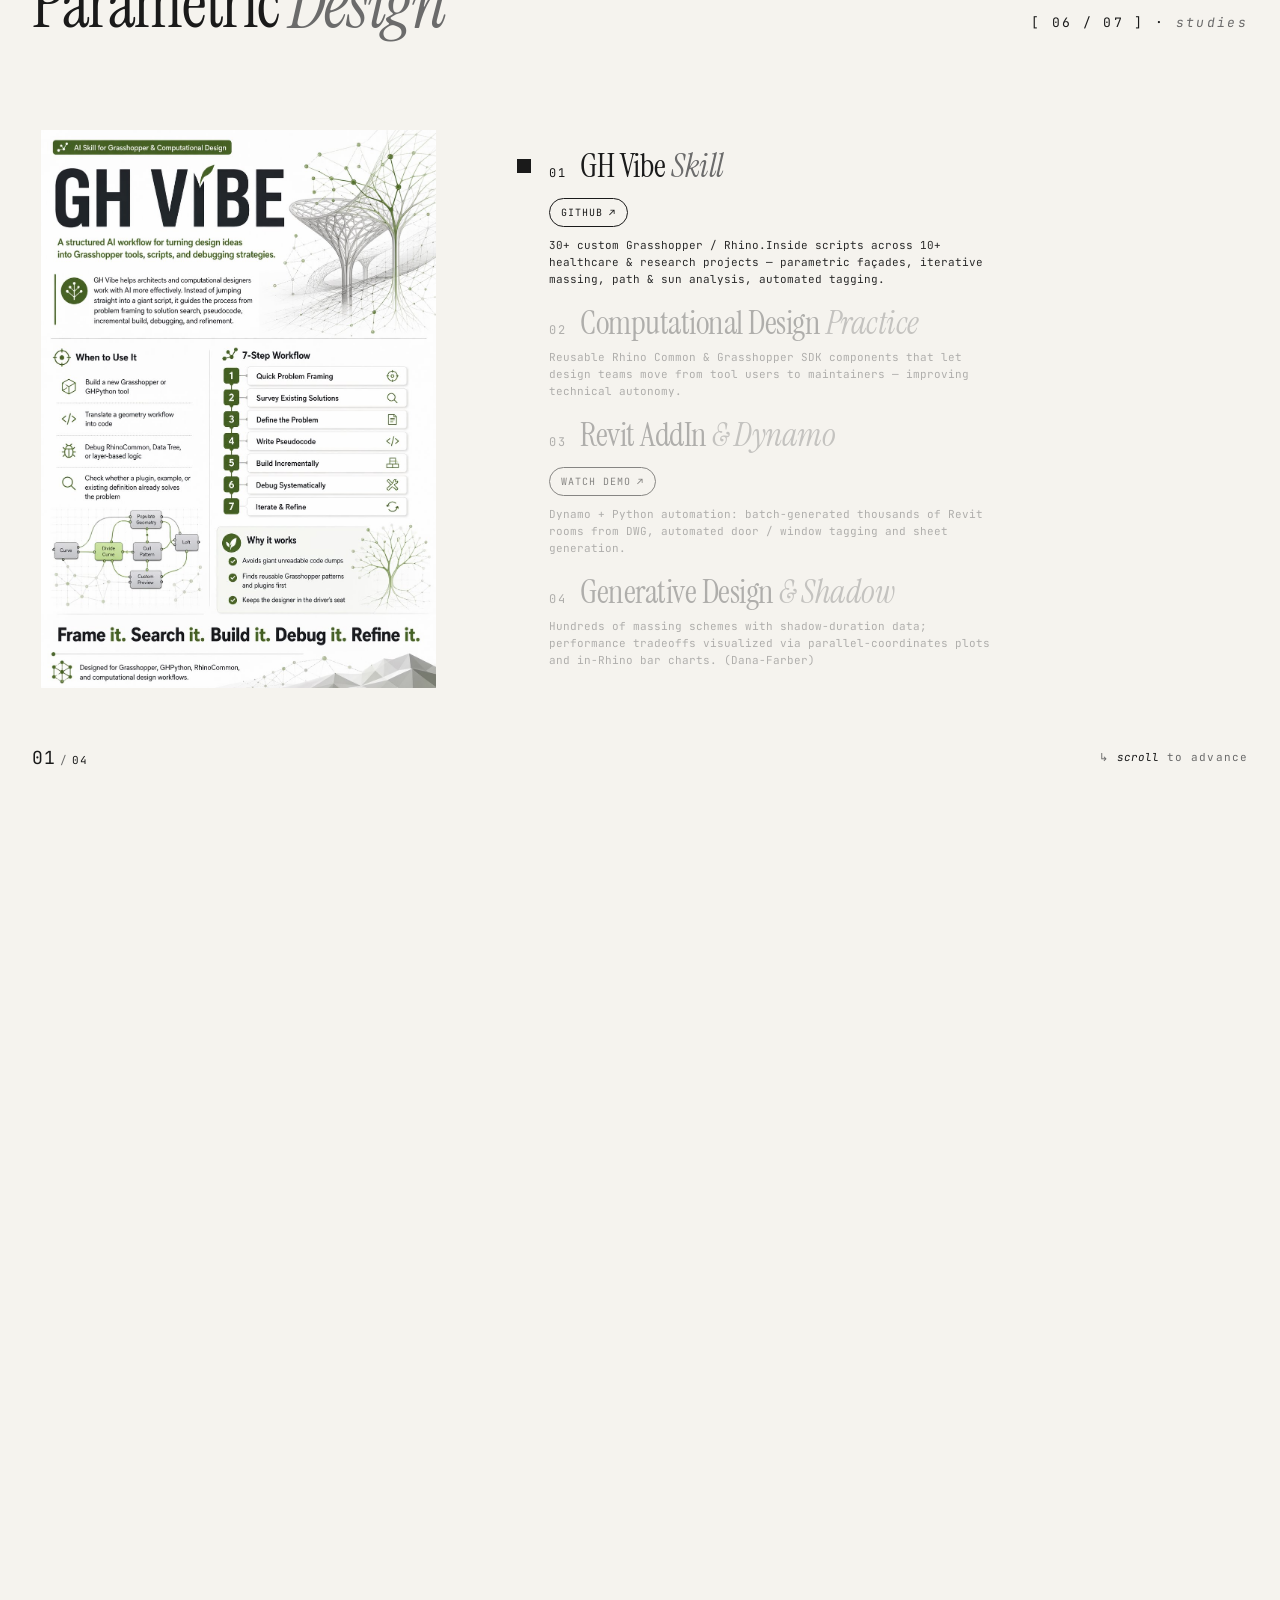
==== commit b98a4a59: "Home: enlarge AI cube 1.5x; sync Enablement mosaic 7th moment - AI-tools cube scales to 1.5 (was 1.0" ====
--- a/index.html
+++ b/index.html
@@ -654,7 +654,7 @@
       </div>
       <div class="mg-photo" data-idx="6"
         style="--x: 2%; --y: 60%; --w: 26%; --h: 38%; --tilt: -2deg;">
-        <img src="assets/mg-7.jpg" alt="Company GitHub management"/>
+        <img src="assets/mg-7.jpg" alt="Women In Design lecture — Interactive Virtual Mockup"/>
       </div>
       <div class="mg-photo" data-idx="7"
         style="--x: 38%; --y: 58%; --w: 24%; --h: 40%; --tilt: 4deg;">
--- a/styles.css
+++ b/styles.css
@@ -2478,13 +2478,14 @@
 .rz-btn.rz-primary { background: #f57b42; border-color: #f57b42; color: #fff; }
 .rz-btn.rz-primary:hover { background: #ff8d57; }
 .rz-btn.rz-x { border-radius: 50%; width: 32px; height: 32px; padding: 0; font-size: 14px; }
-.rz-sel {
+.rz-sel, .rz-ver {
   font-family: var(--mono); font-size: 10.5px; letter-spacing: .06em;
   color: #f5f3ee; background: #2a2a2a;
   border: 1px solid rgba(245,243,238,.34); border-radius: 999px;
   padding: 7px 12px; outline: none;
 }
-.rz-sel option { color: #1a1a1a; }
+.rz-ver { border-color: var(--acc, #f57b42); max-width: 160px; }
+.rz-sel option, .rz-ver option { color: #1a1a1a; }
 .rz-divider { width: 1px; height: 22px; background: rgba(245,243,238,.18); }
 
 /* ---- Scroll stage ---- */
@@ -2562,7 +2563,7 @@
   align-items: start; margin: 0; padding: 6px 0;
   border-top: 1px solid var(--rz-line);
 }
-.rz-sum p:first-child { border-top: 0; padding-top: 1px; }
+.rz-sum p:first-of-type { border-top: 0; padding-top: 1px; }
 .rz-sum p:last-child { padding-bottom: 0; }
 .rz-sum b {
   color: var(--rz-acc); font-weight: 600;
@@ -2768,6 +2769,12 @@
   /* Page 1 = Profile + Selected Projects only; Experience onward begins on page 2 */
   .rz-block[data-blk="experience"] { break-before: page !important; page-break-before: always !important; }
 }
+
+/* Slightly looser spacing between Selected Projects + Professional Experience bullets */
+.rz-page .rz-block[data-blk="experience"] .rz-it-body li + li,
+.rz-page .rz-block[data-blk="projects"] .rz-it-body li + li { margin-top: 4px; }
+/* Tighter gap between the contact line and the PROFILE section */
+.rz-page .rz-block[data-blk="summary"] { margin-top: 5px; }
 
 /* ============================================================
    PORTFOLIO DECK  —  exportable, in the site's own aesthetic
@@ -2887,11 +2894,13 @@
 .dk-gal .gh .gs { font-family:var(--mo); font-size:13px; color:var(--dmid); max-width:42ch; text-align:right; }
 .dk-gal .dk-grid { position:absolute; left:74px; right:74px; top:206px; bottom:112px;
   display:grid; align-items:stretch; justify-items:stretch; }
-.dk-gal .dk-grid.r4 { grid-template-columns:repeat(4,minmax(0,1fr)); gap:30px; align-content:center; }
-.dk-gal .dk-grid.r9 { grid-template-columns:repeat(3,minmax(0,1fr)); grid-template-rows:repeat(3,1fr); gap:22px 30px; }
+.dk-gal .dk-grid.r4 { grid-template-columns:repeat(4,minmax(0,1fr)); gap:16px; align-content:center; }
+.dk-gal .dk-grid.r9 { grid-template-columns:repeat(3,minmax(0,1fr)); grid-template-rows:repeat(3,1fr);
+  gap:14px 18px; top:196px; bottom:104px; }
+.dk-gal .dk-grid.r9 .dk-gc { gap:7px; }
 .dk-gc { display:flex; flex-direction:column; gap:10px; min-width:0; min-height:0; overflow:hidden; }
 .dk-gc .gi { flex:1 1 auto; min-height:0; }
-.dk-gal .dk-grid.r4 .dk-gc .gi { flex:none; width:100%; aspect-ratio:16/10; }
+.dk-gal .dk-grid.r4 .dk-gc .gi { flex:none; width:100%; aspect-ratio:5/6; }
 .dk-gc .gx b { display:block; font-family:var(--sf); font-size:20px; color:var(--dink); line-height:1.15; }
 .dk-gc .gx span { display:block; font-family:var(--mo); font-weight:300; font-size:12px;
   line-height:1.45; color:var(--dmid); margin-top:4px; }
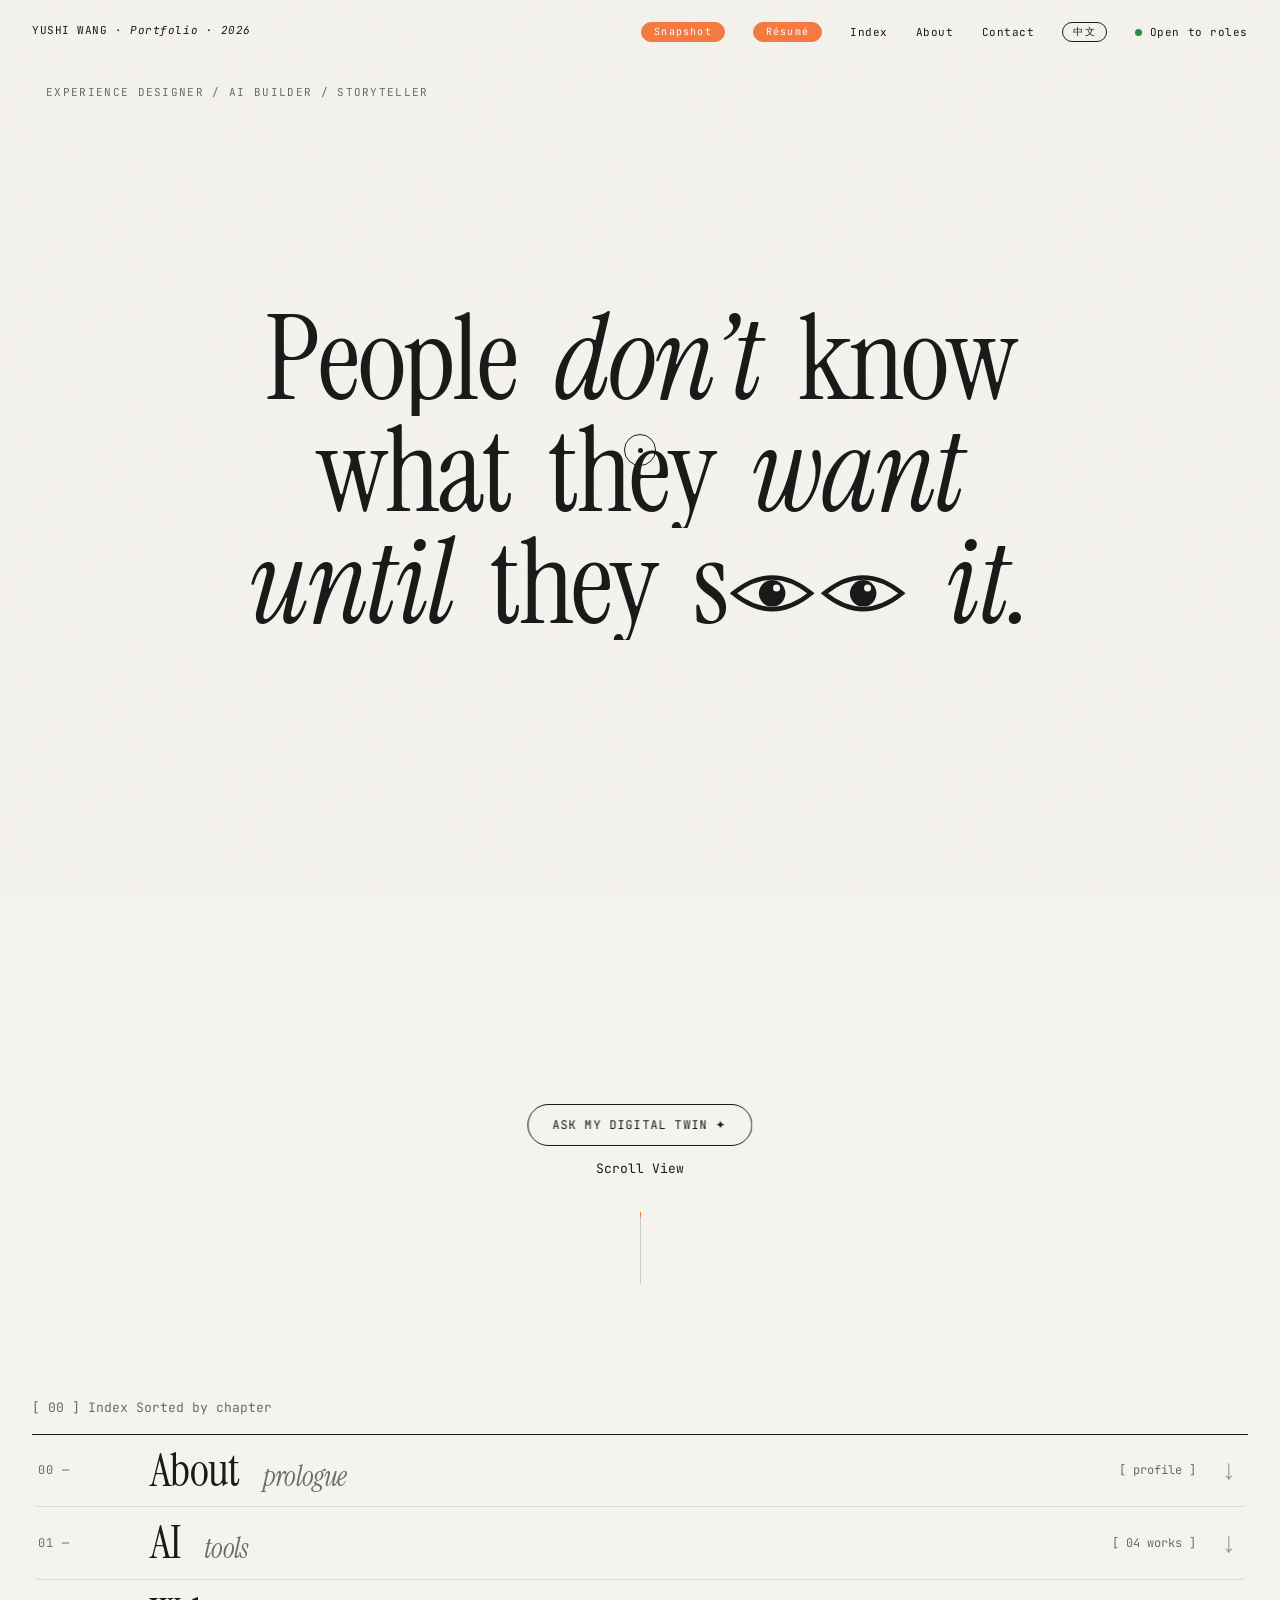
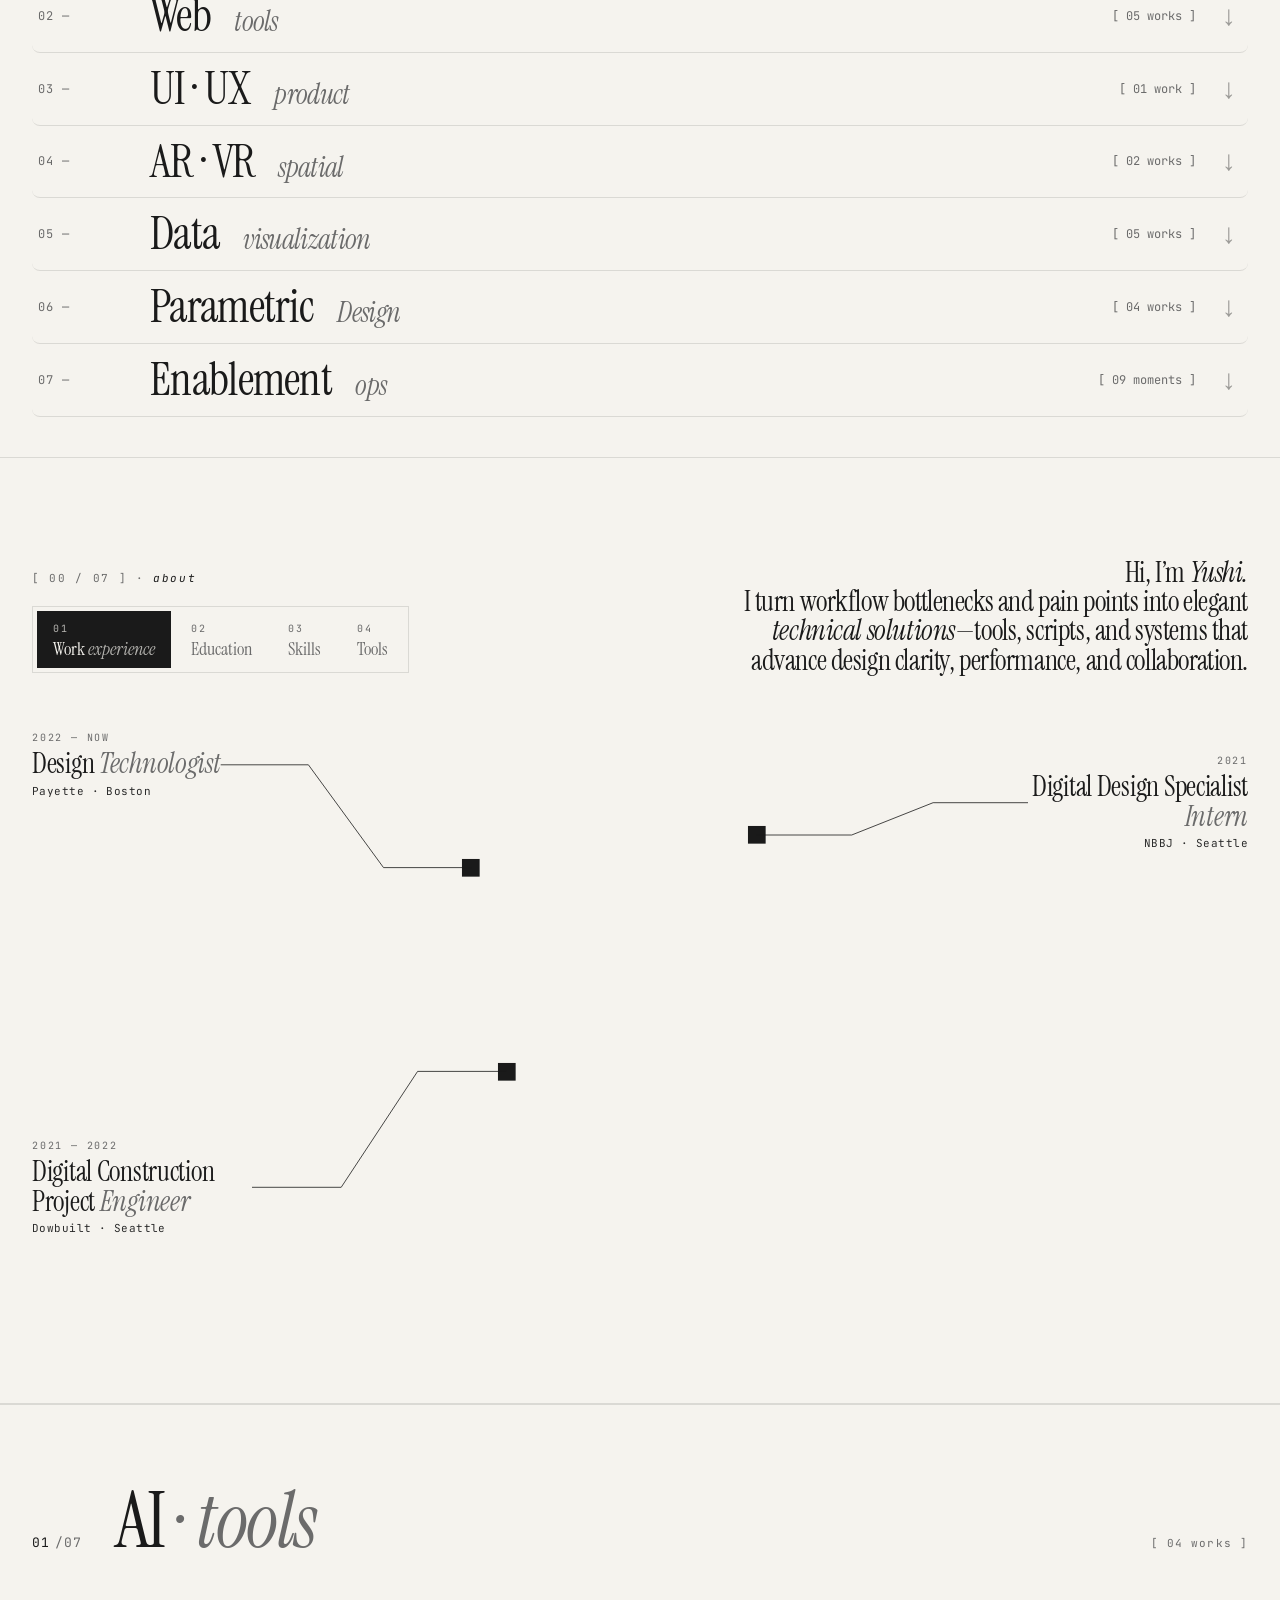
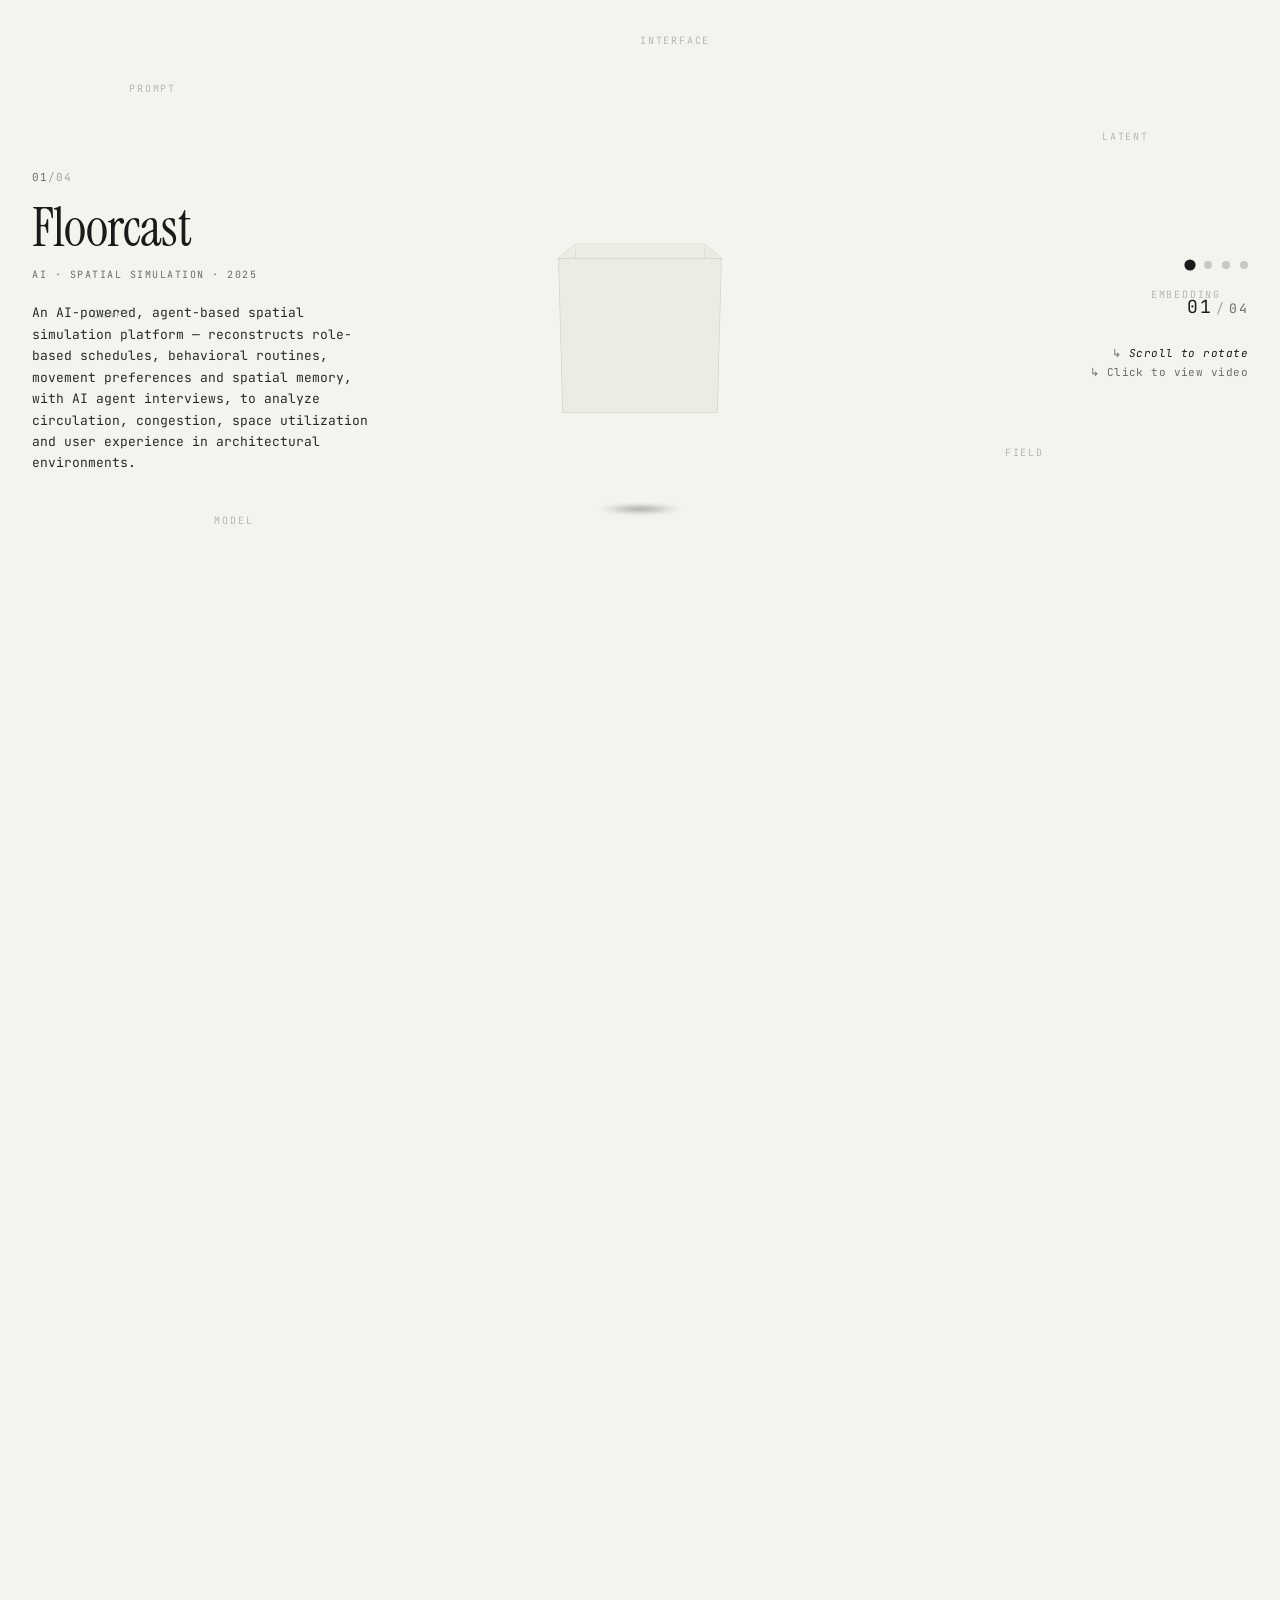
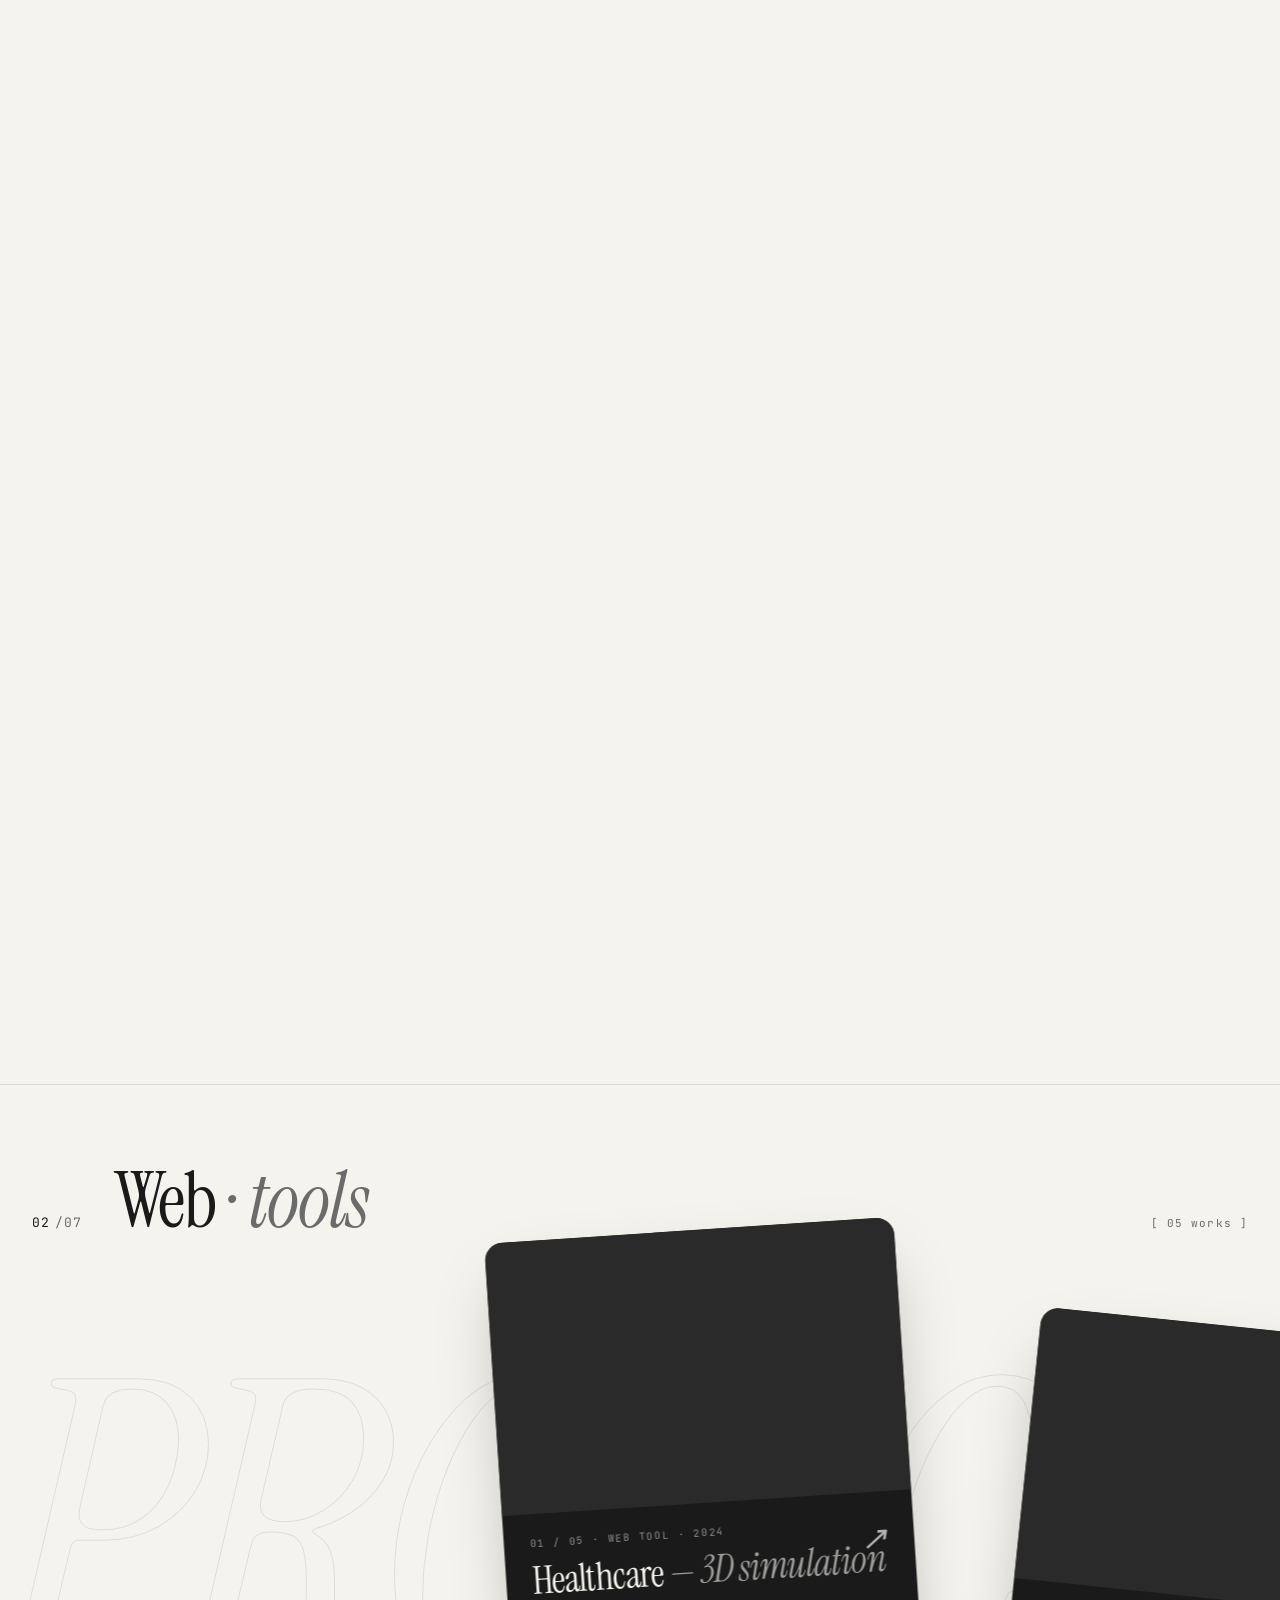
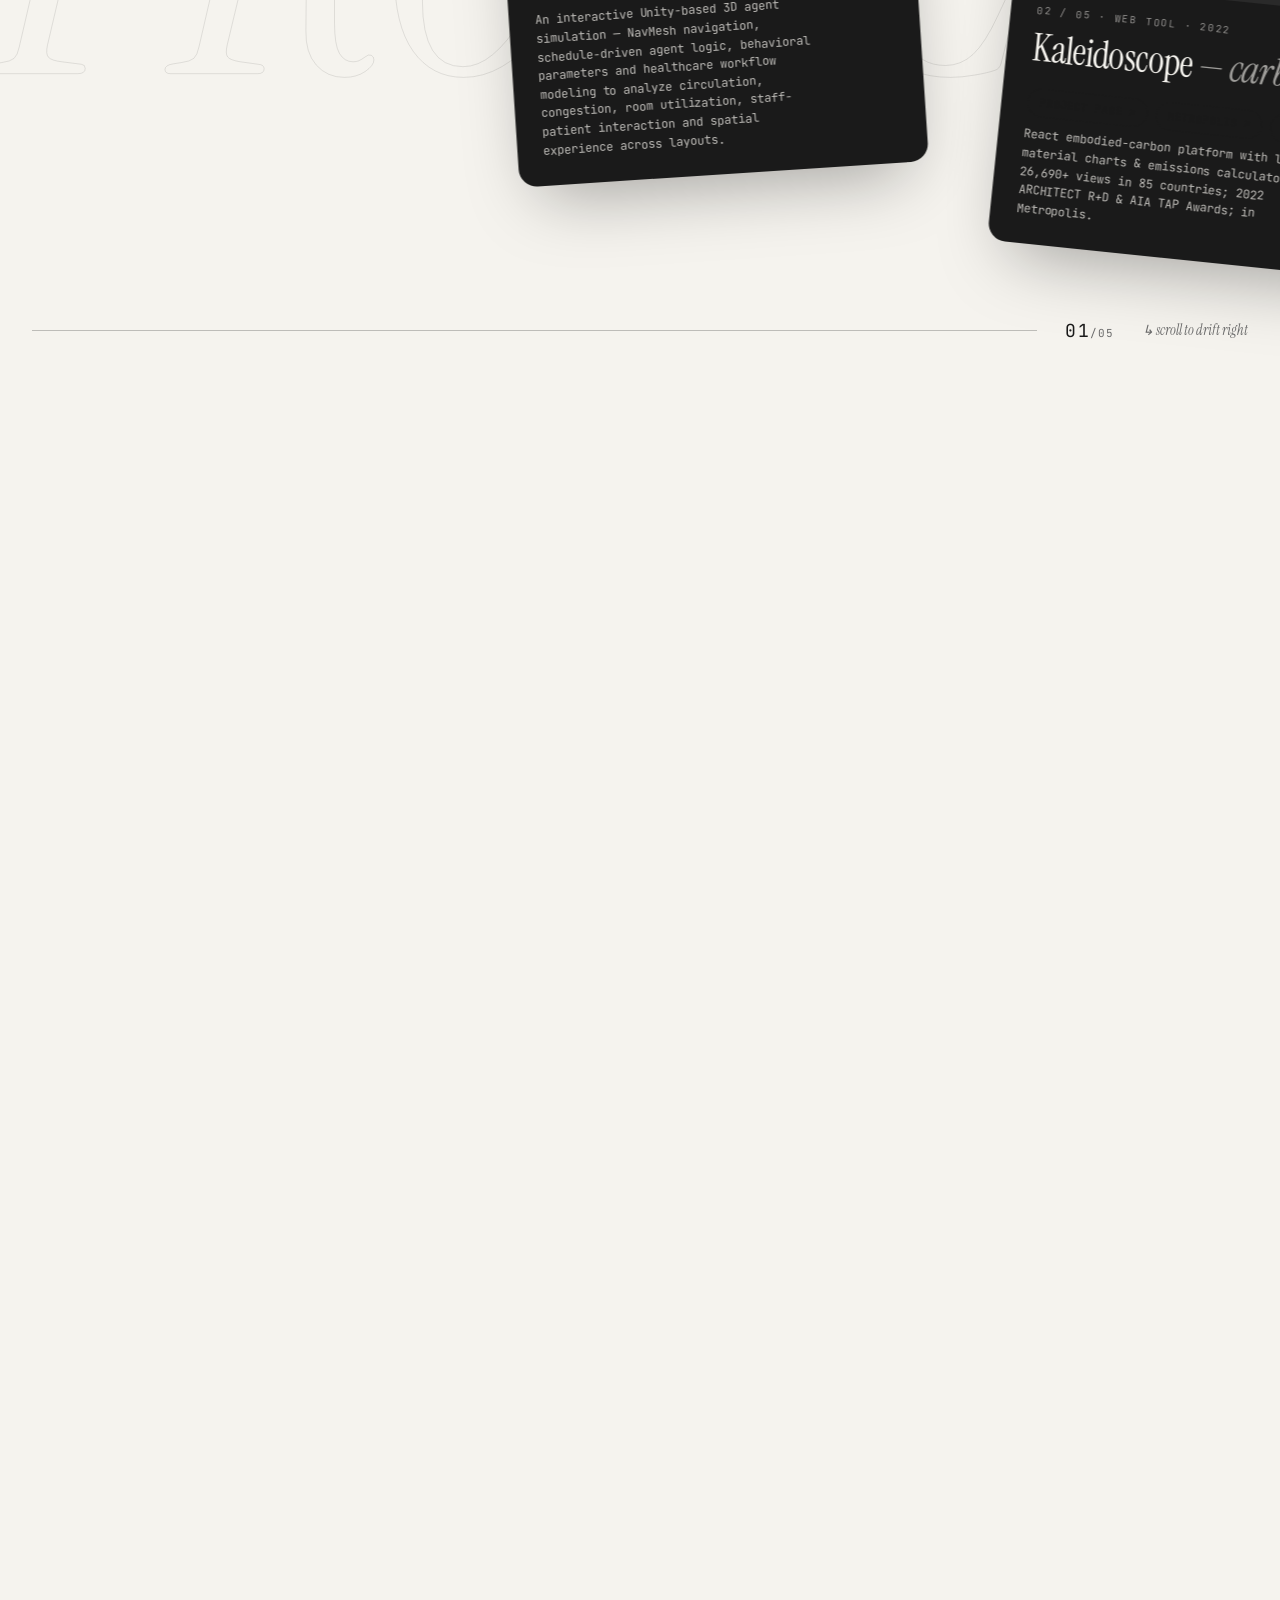
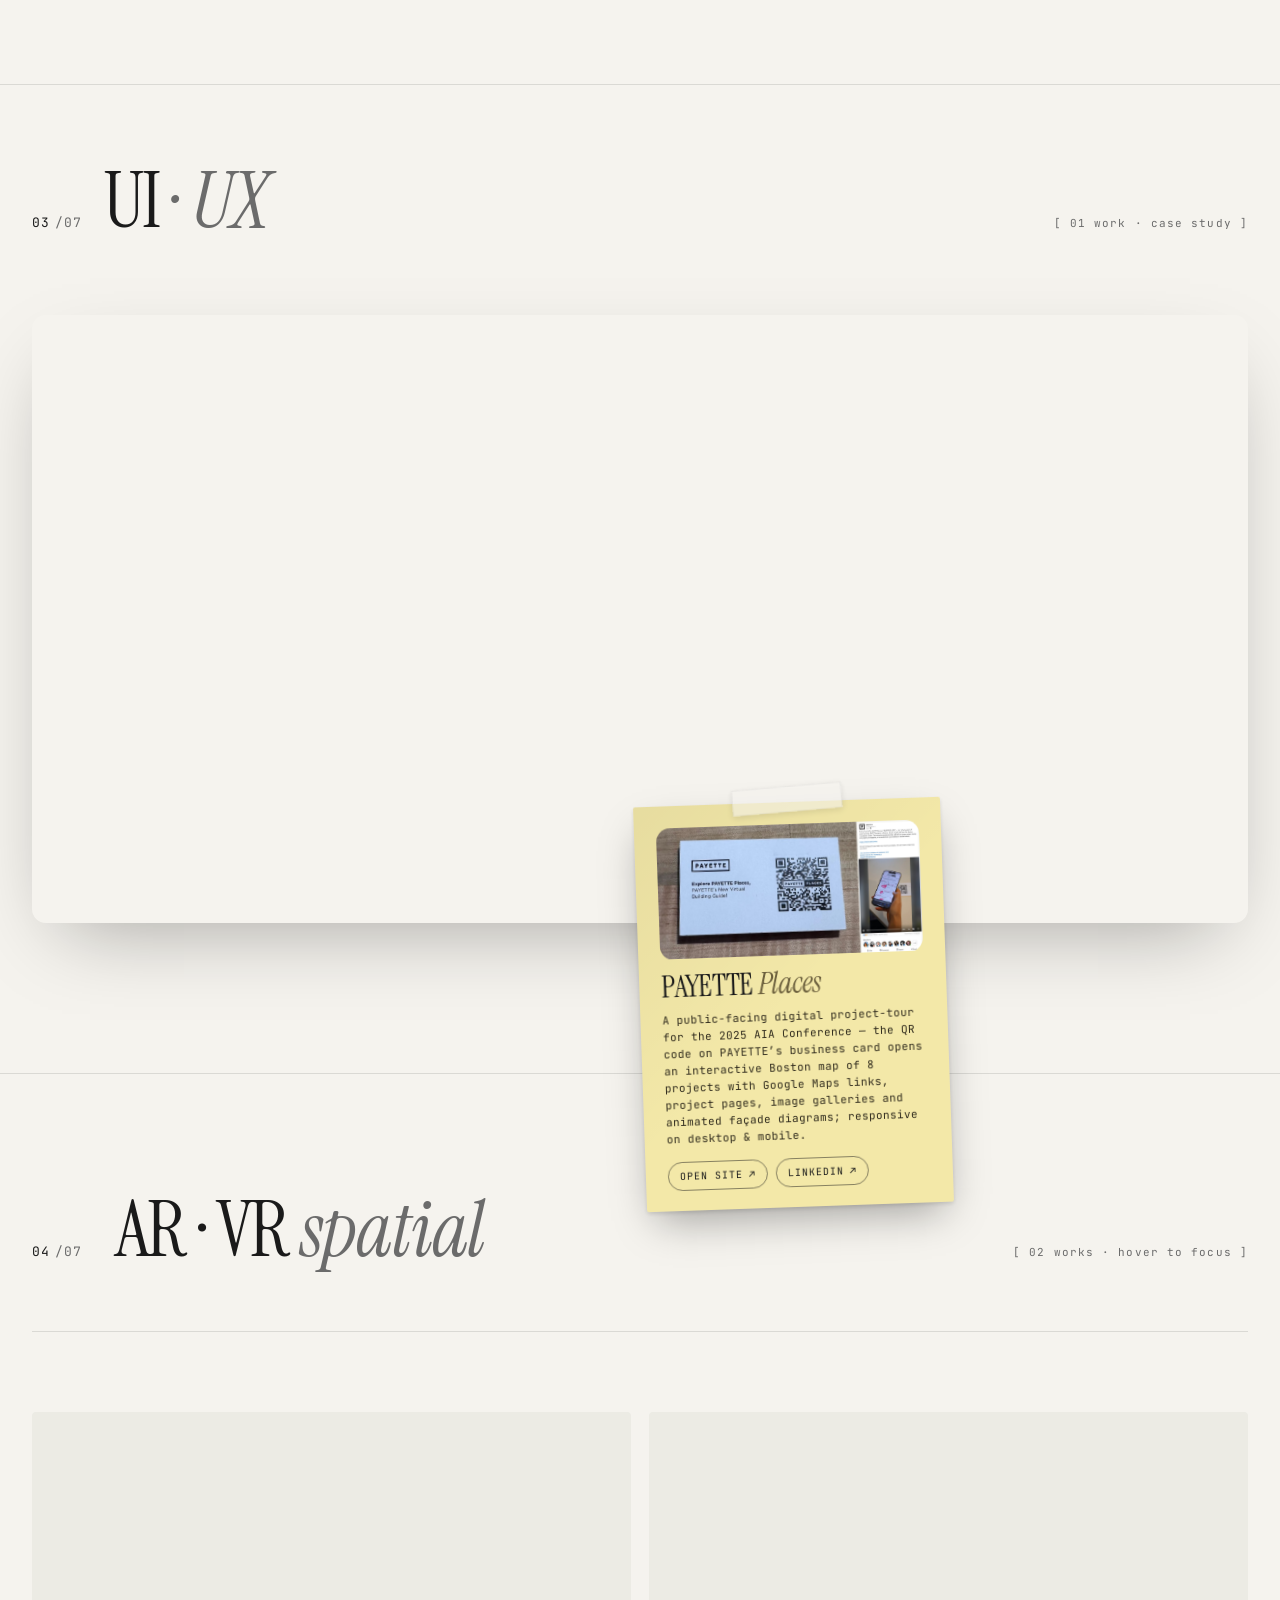
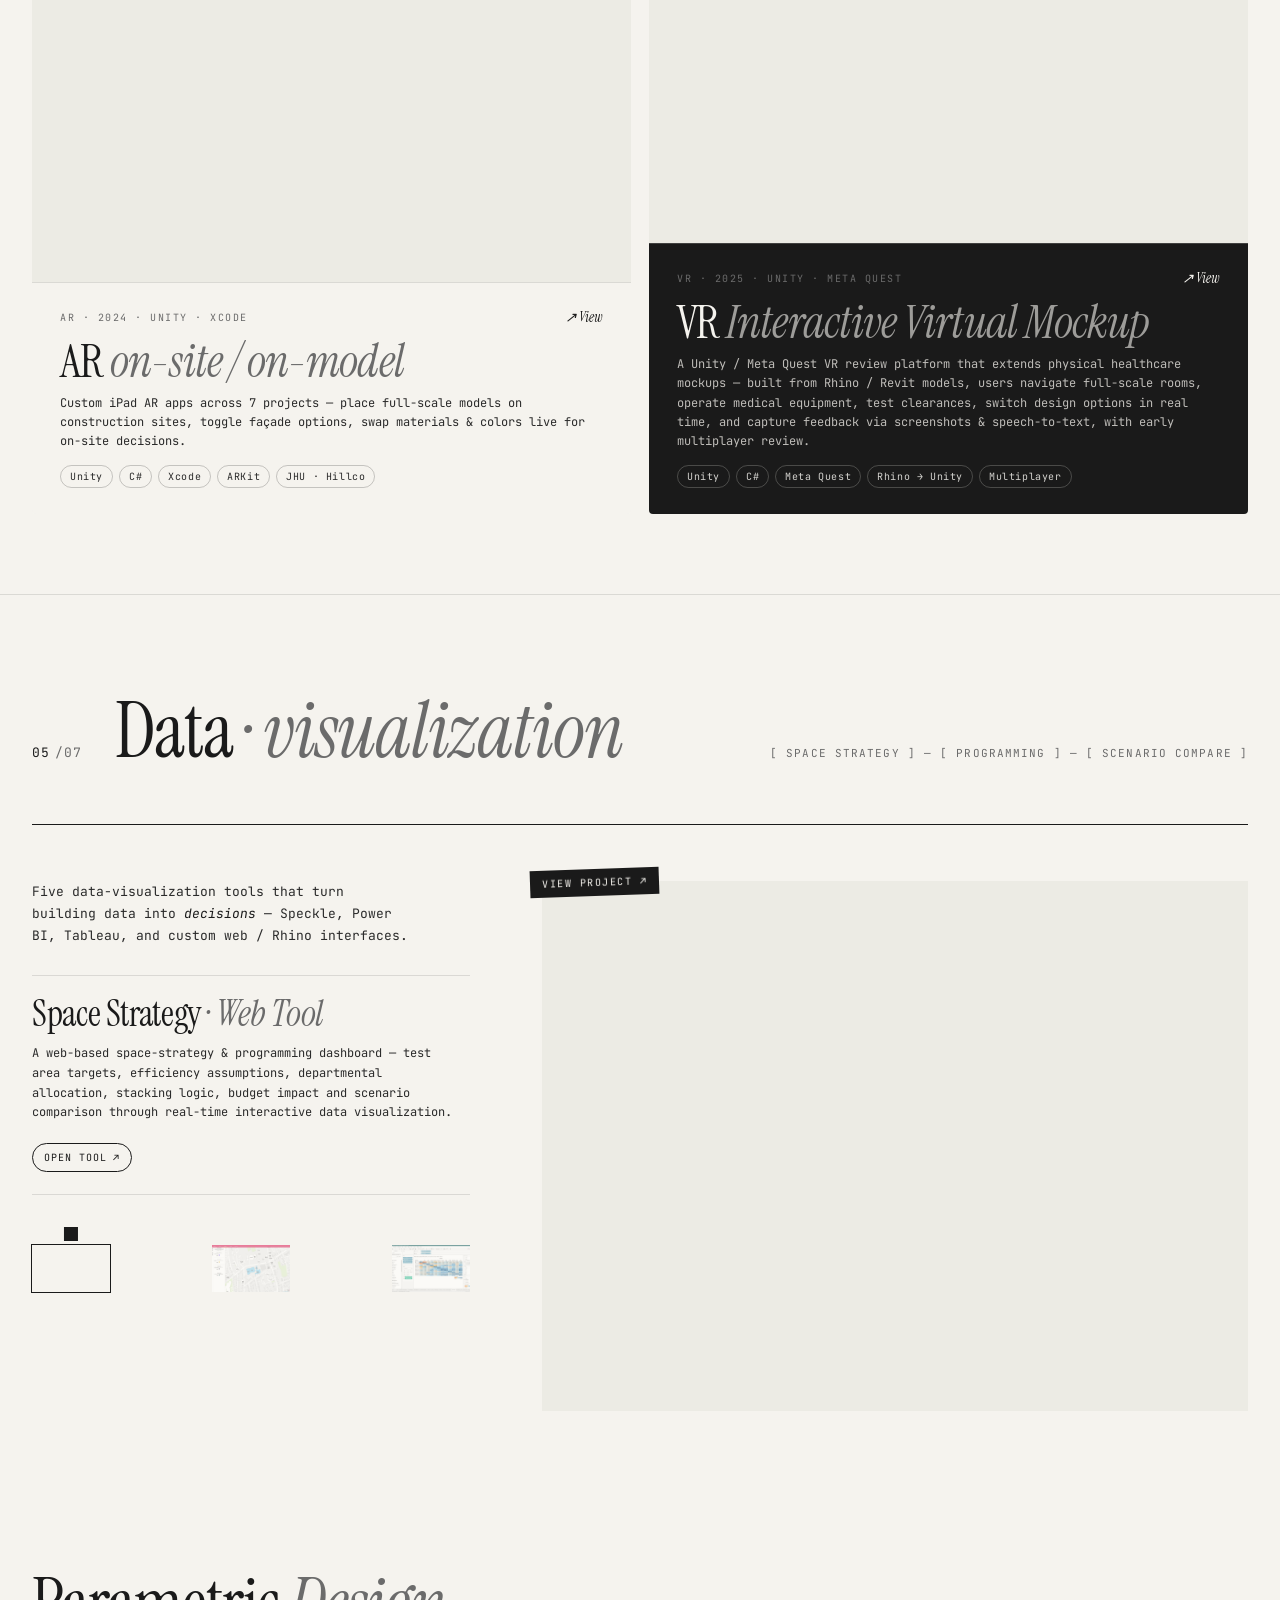
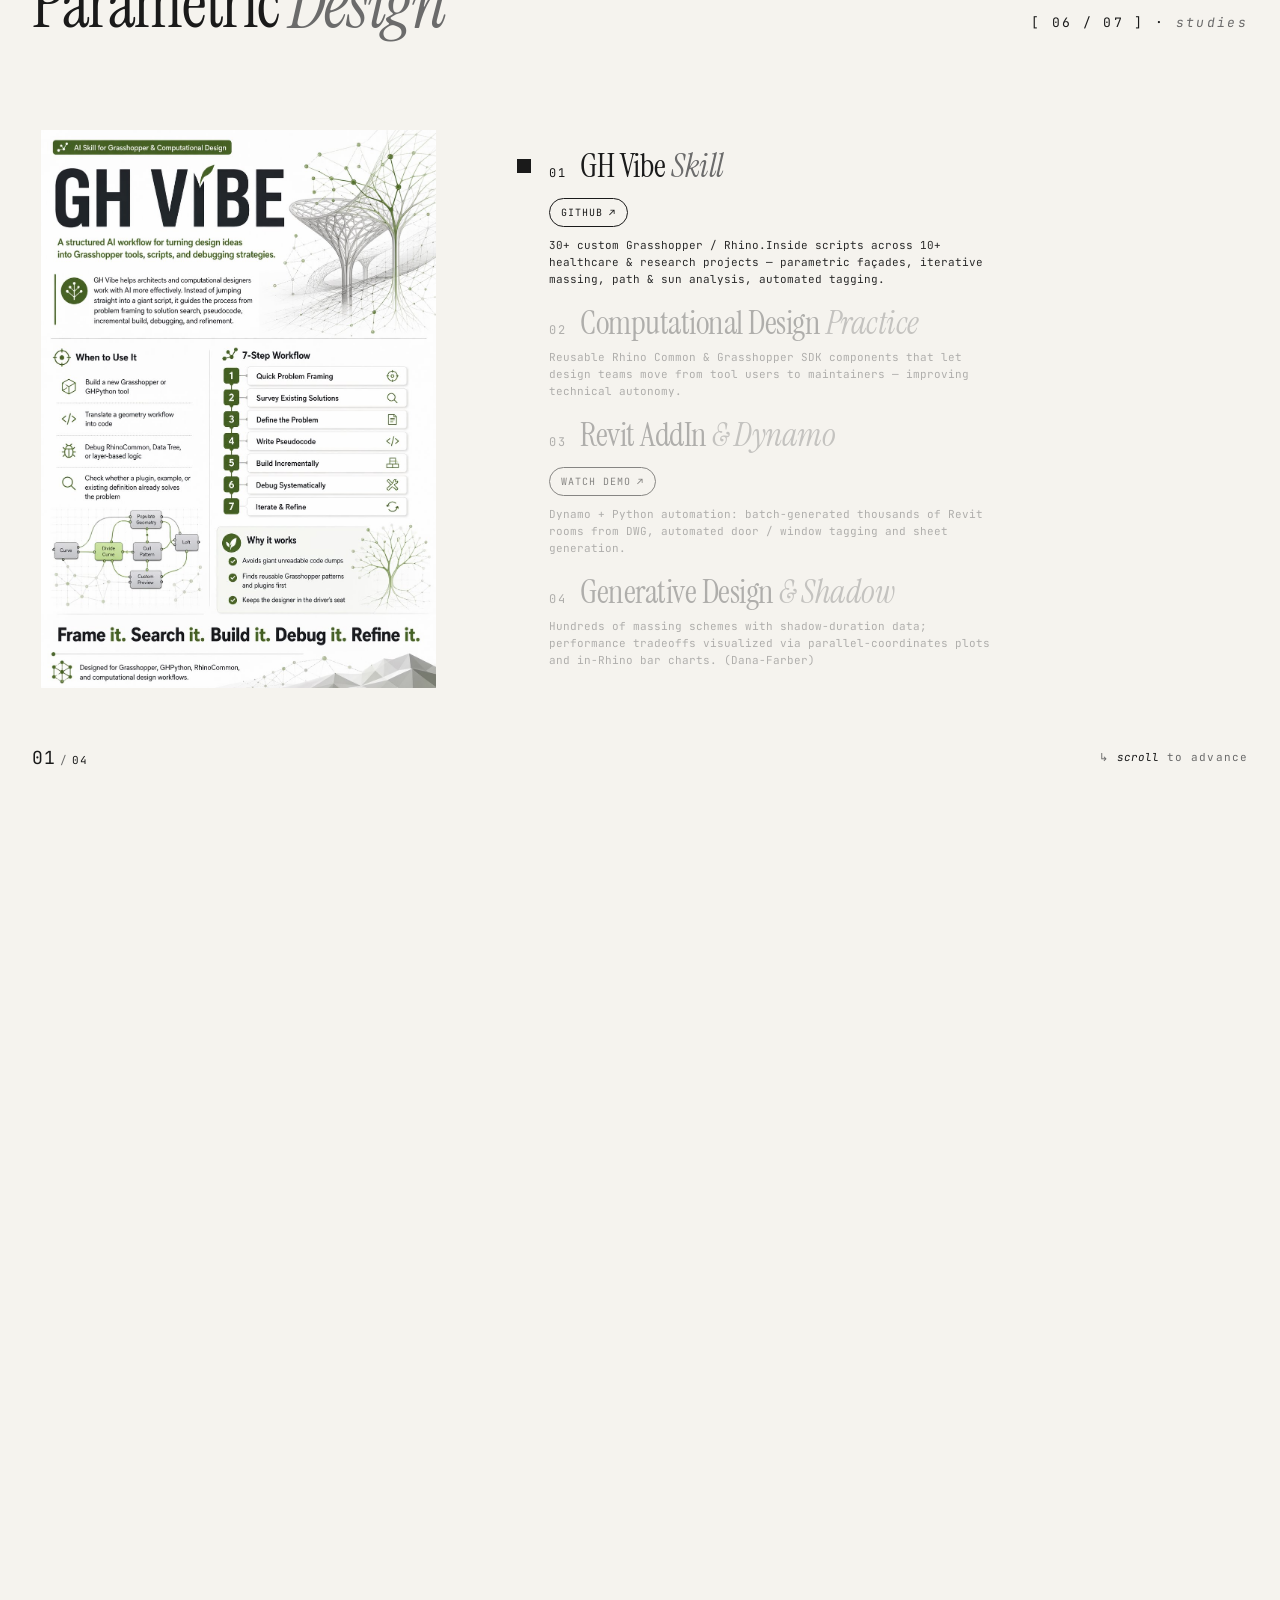
==== commit 716e556b: "Home: lead identity with EXPERIENCE DESIGNER (was CODER) Eyebrow + footer tagline now read "Experien" ====
--- a/index.html
+++ b/index.html
@@ -56,7 +56,7 @@
   <section class="hero" data-screen-label="Hero">
     <div class="hero-top">
       <div class="col-l">
-        <div class="eyebrow"><span class="num"></span><span data-zh="开发者 / AI 构建者 / 叙事者">CODER / AI BUILDER / STORYTELLER</span></div>
+        <div class="eyebrow"><span class="num"></span><span data-zh="体验设计师 / AI 构建者 / 叙事者">EXPERIENCE DESIGNER / AI BUILDER / STORYTELLER</span></div>
       </div>
       <div class="col-r">
       </div>
@@ -729,7 +729,7 @@
 
   <footer>
     <div class="l">© Yushi Wang · PORTFOLIO · 2026</div>
-    <div class="c" data-zh="开发者 / AI 构建者 / 叙事者">Coder / AI Builder / Storyteller</div>
+    <div class="c" data-zh="体验设计师 / AI 构建者 / 叙事者">Experience Designer / AI Builder / Storyteller</div>
     <div class="r"><span class="timecode">22:08:37</span> · PST</div>
   </footer>
 
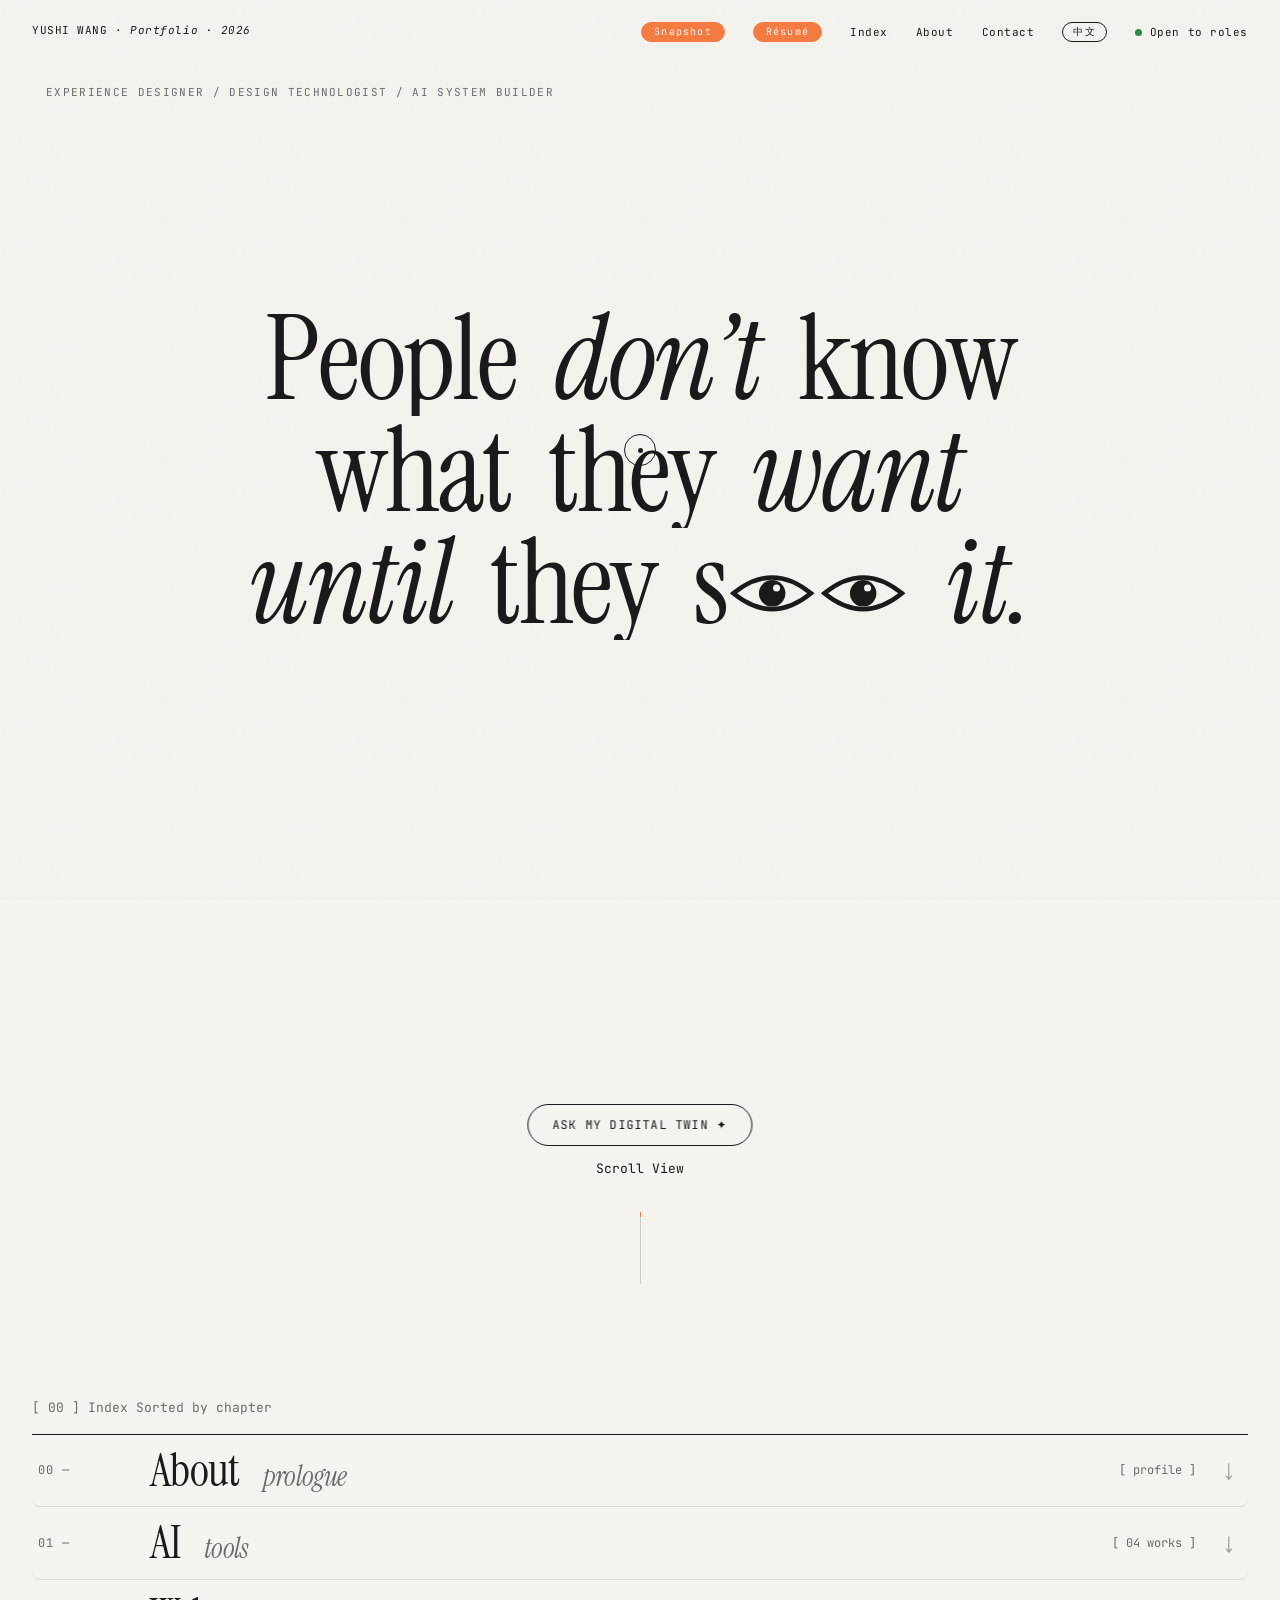
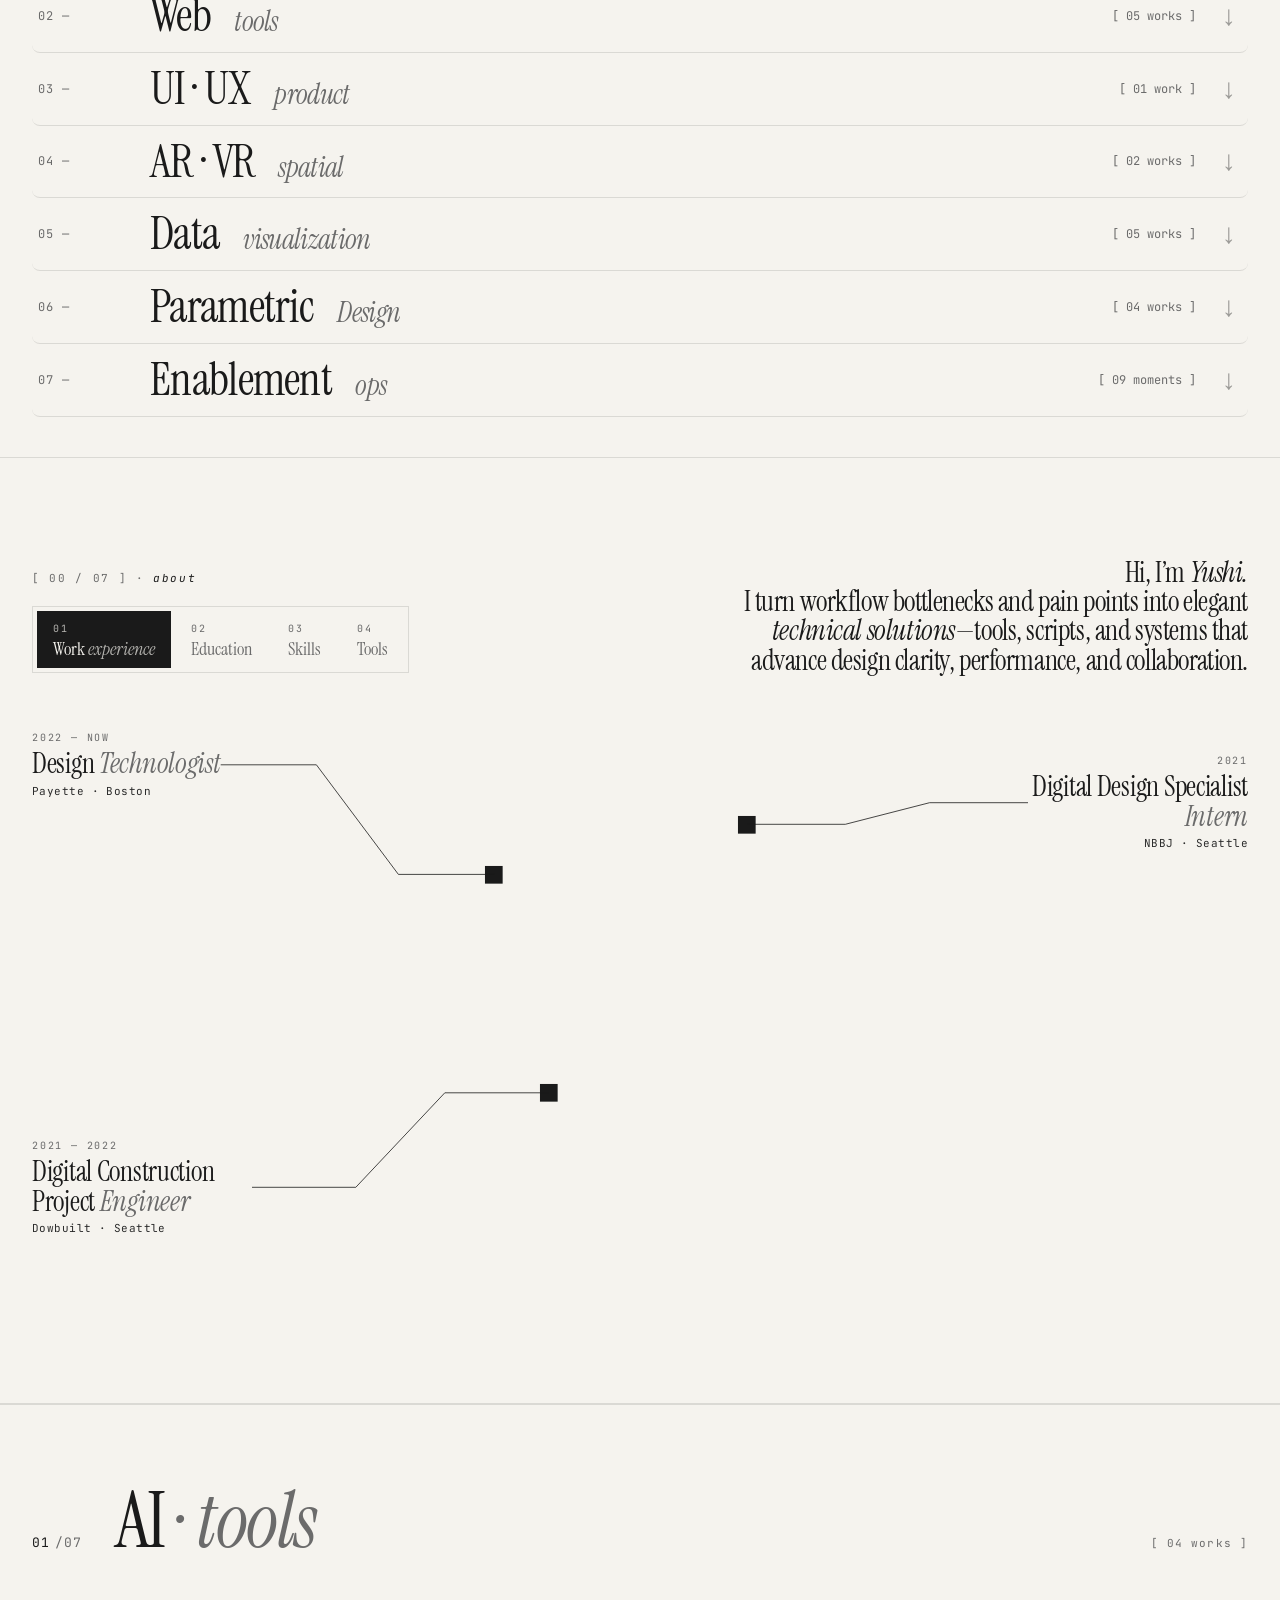
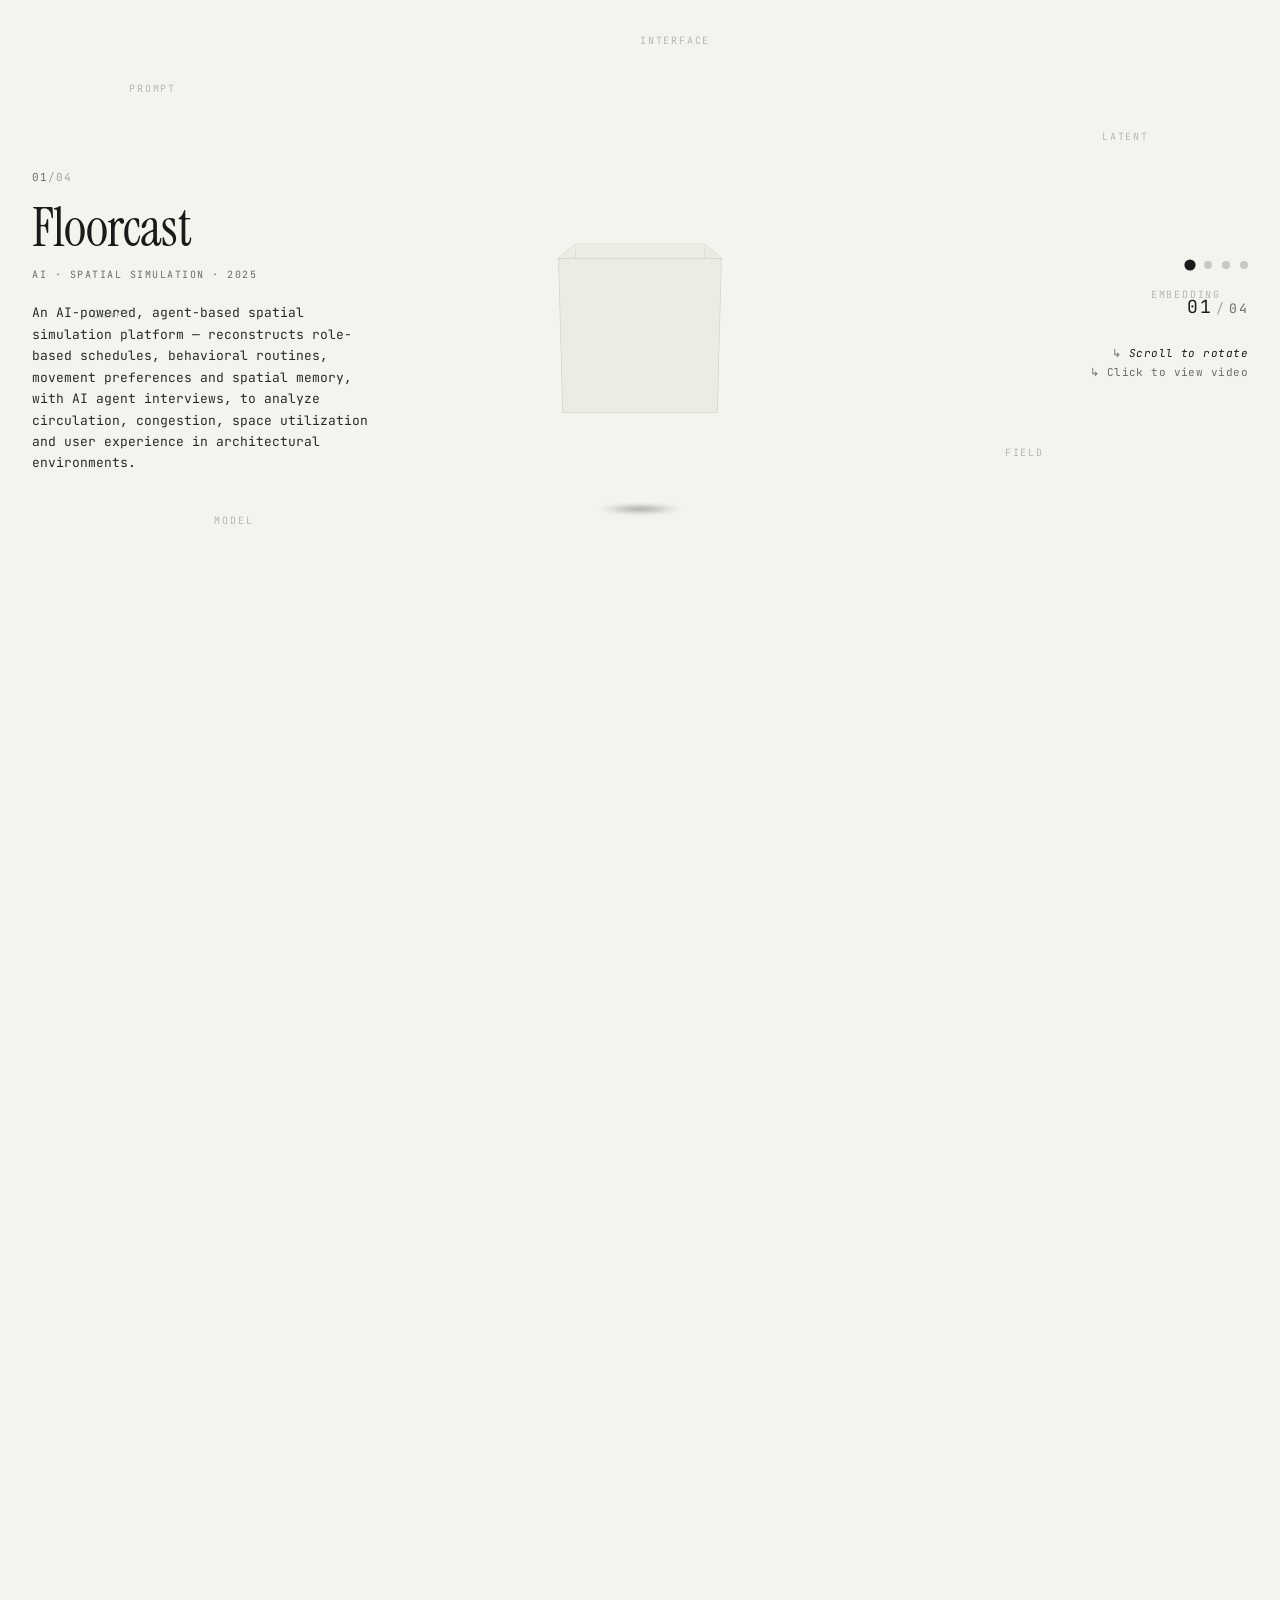
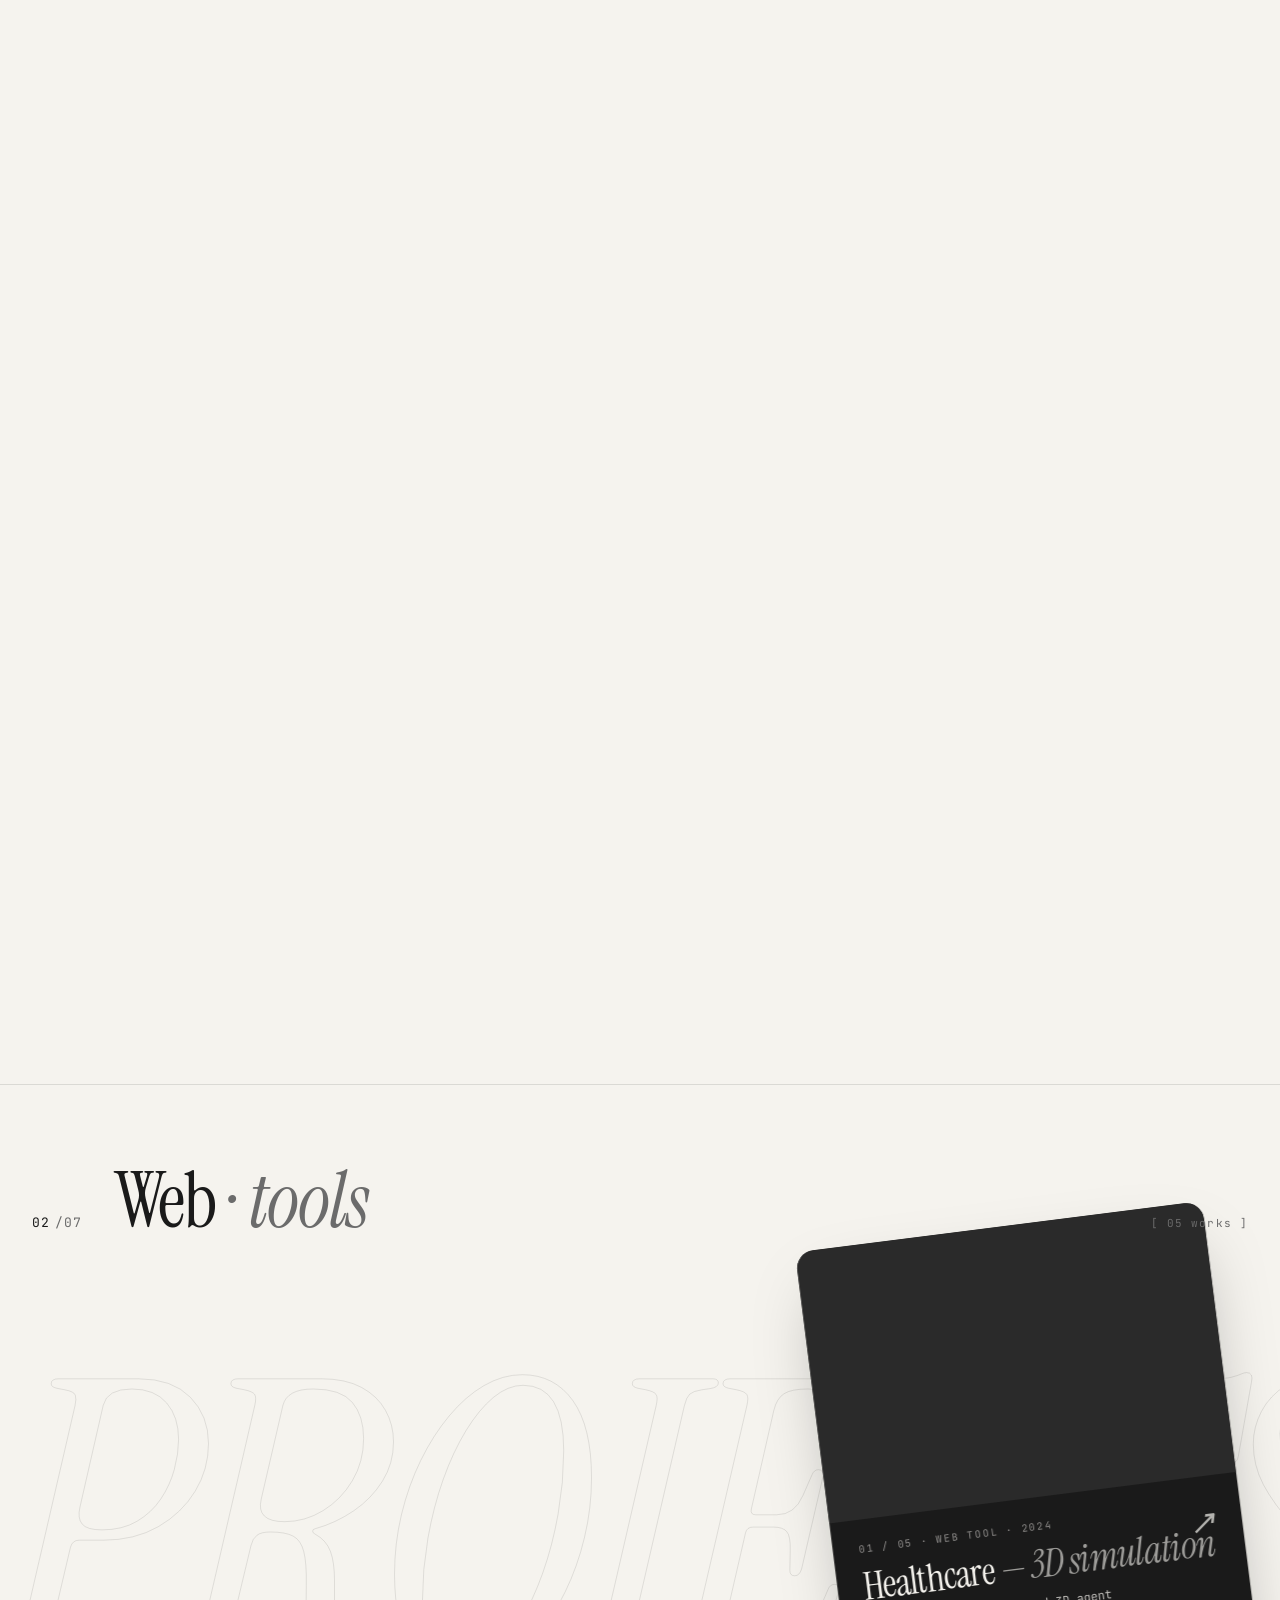
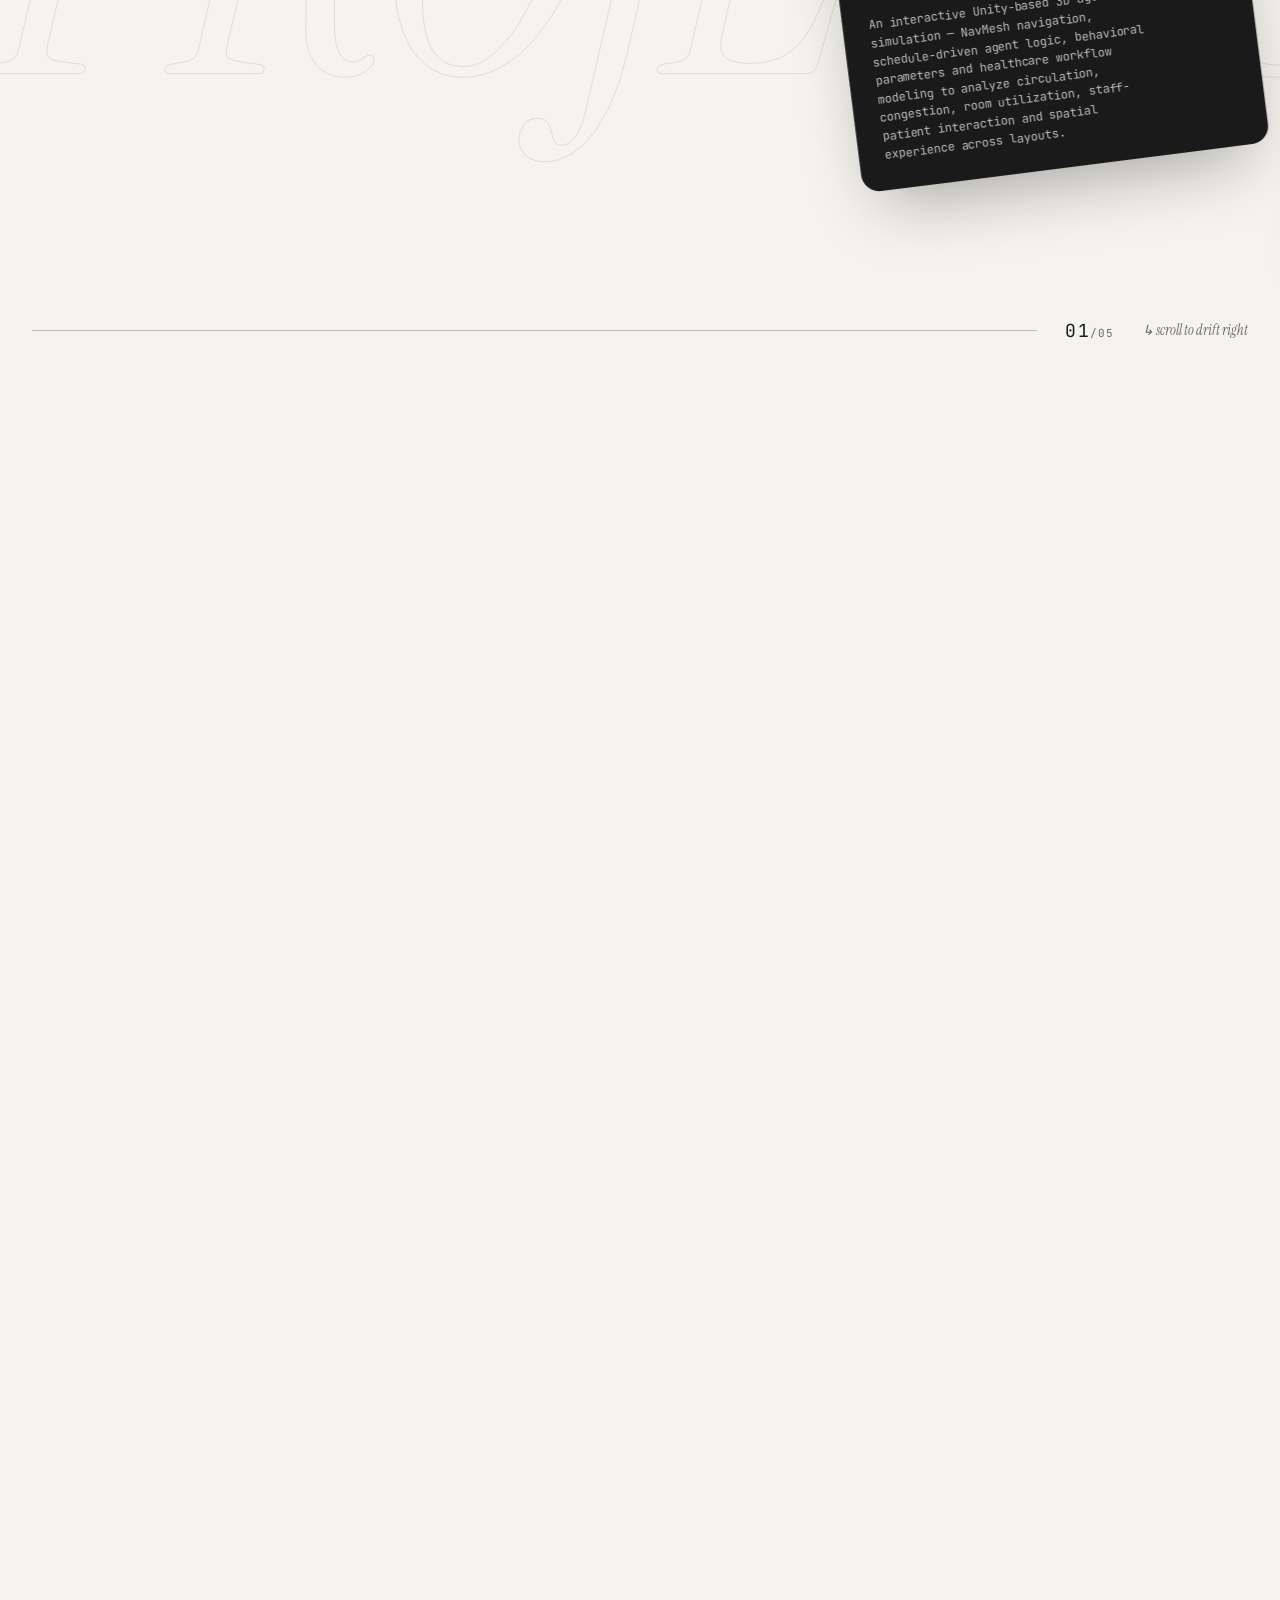
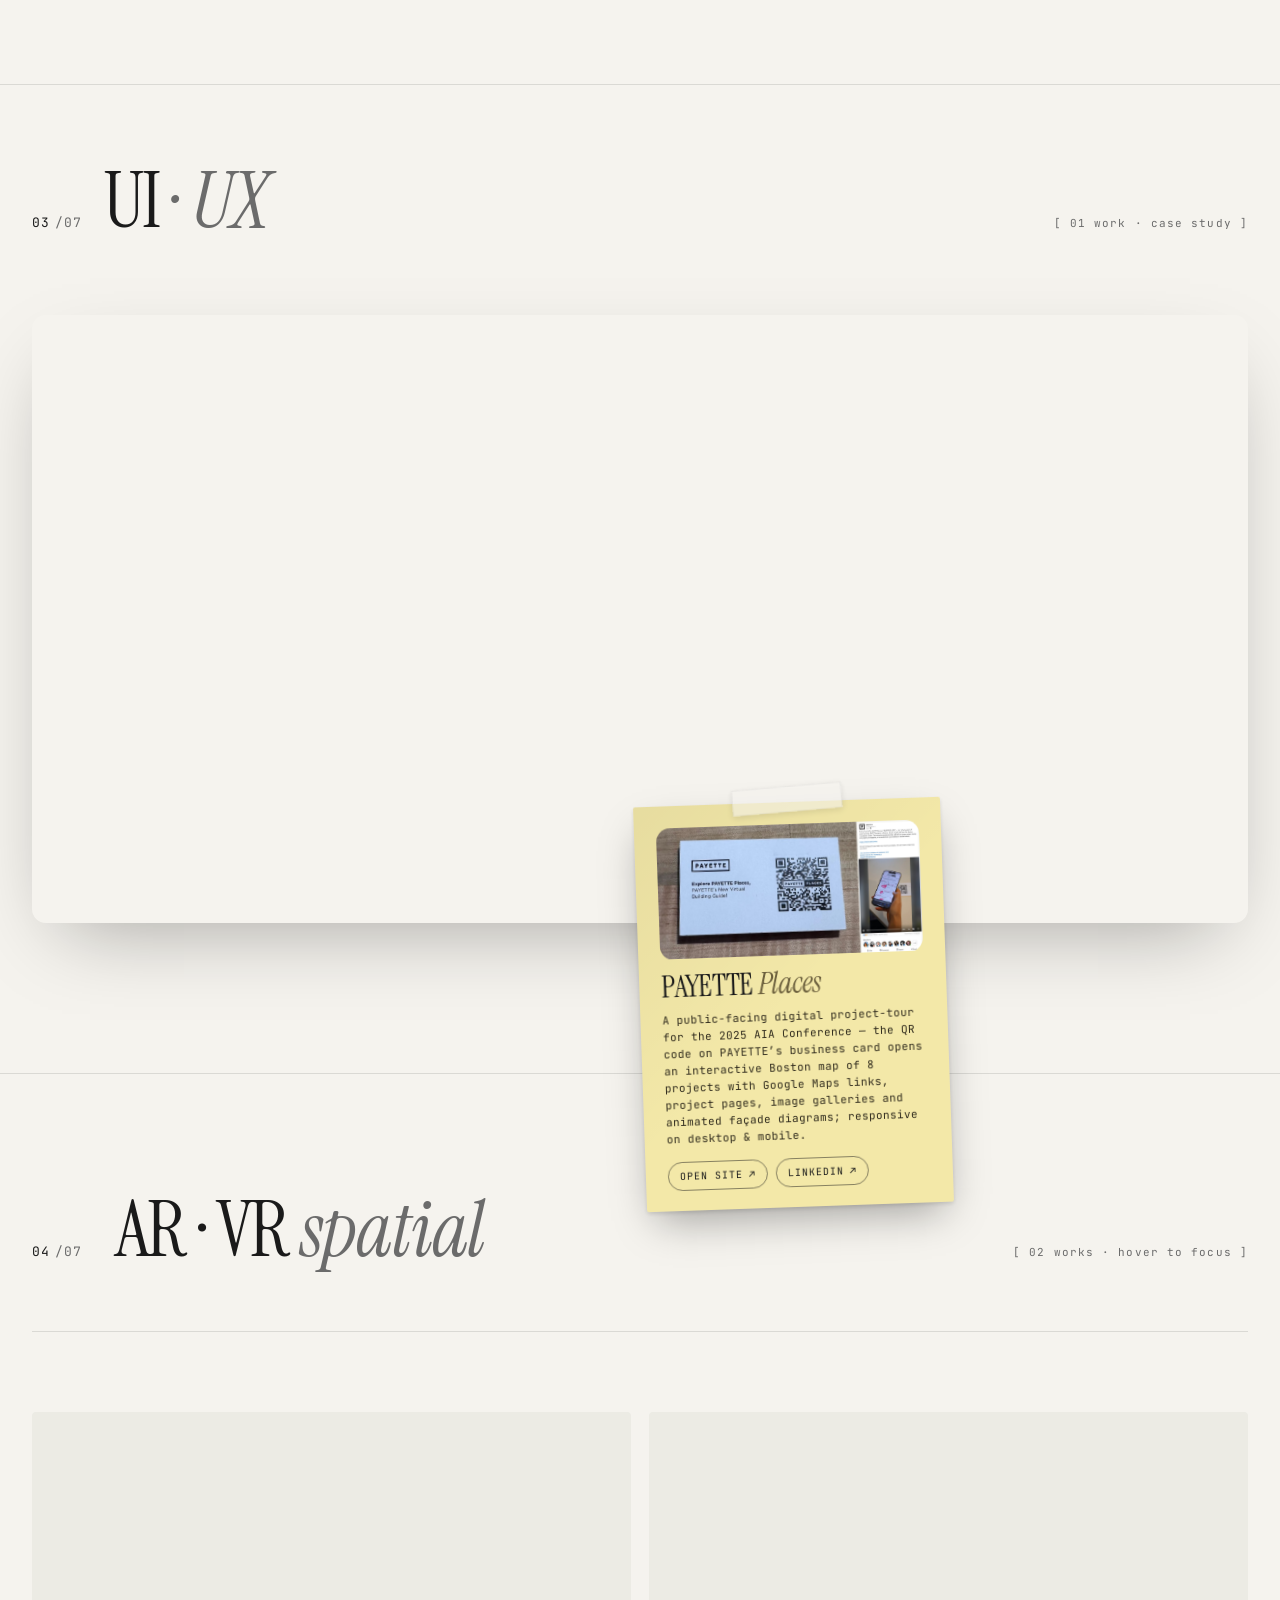
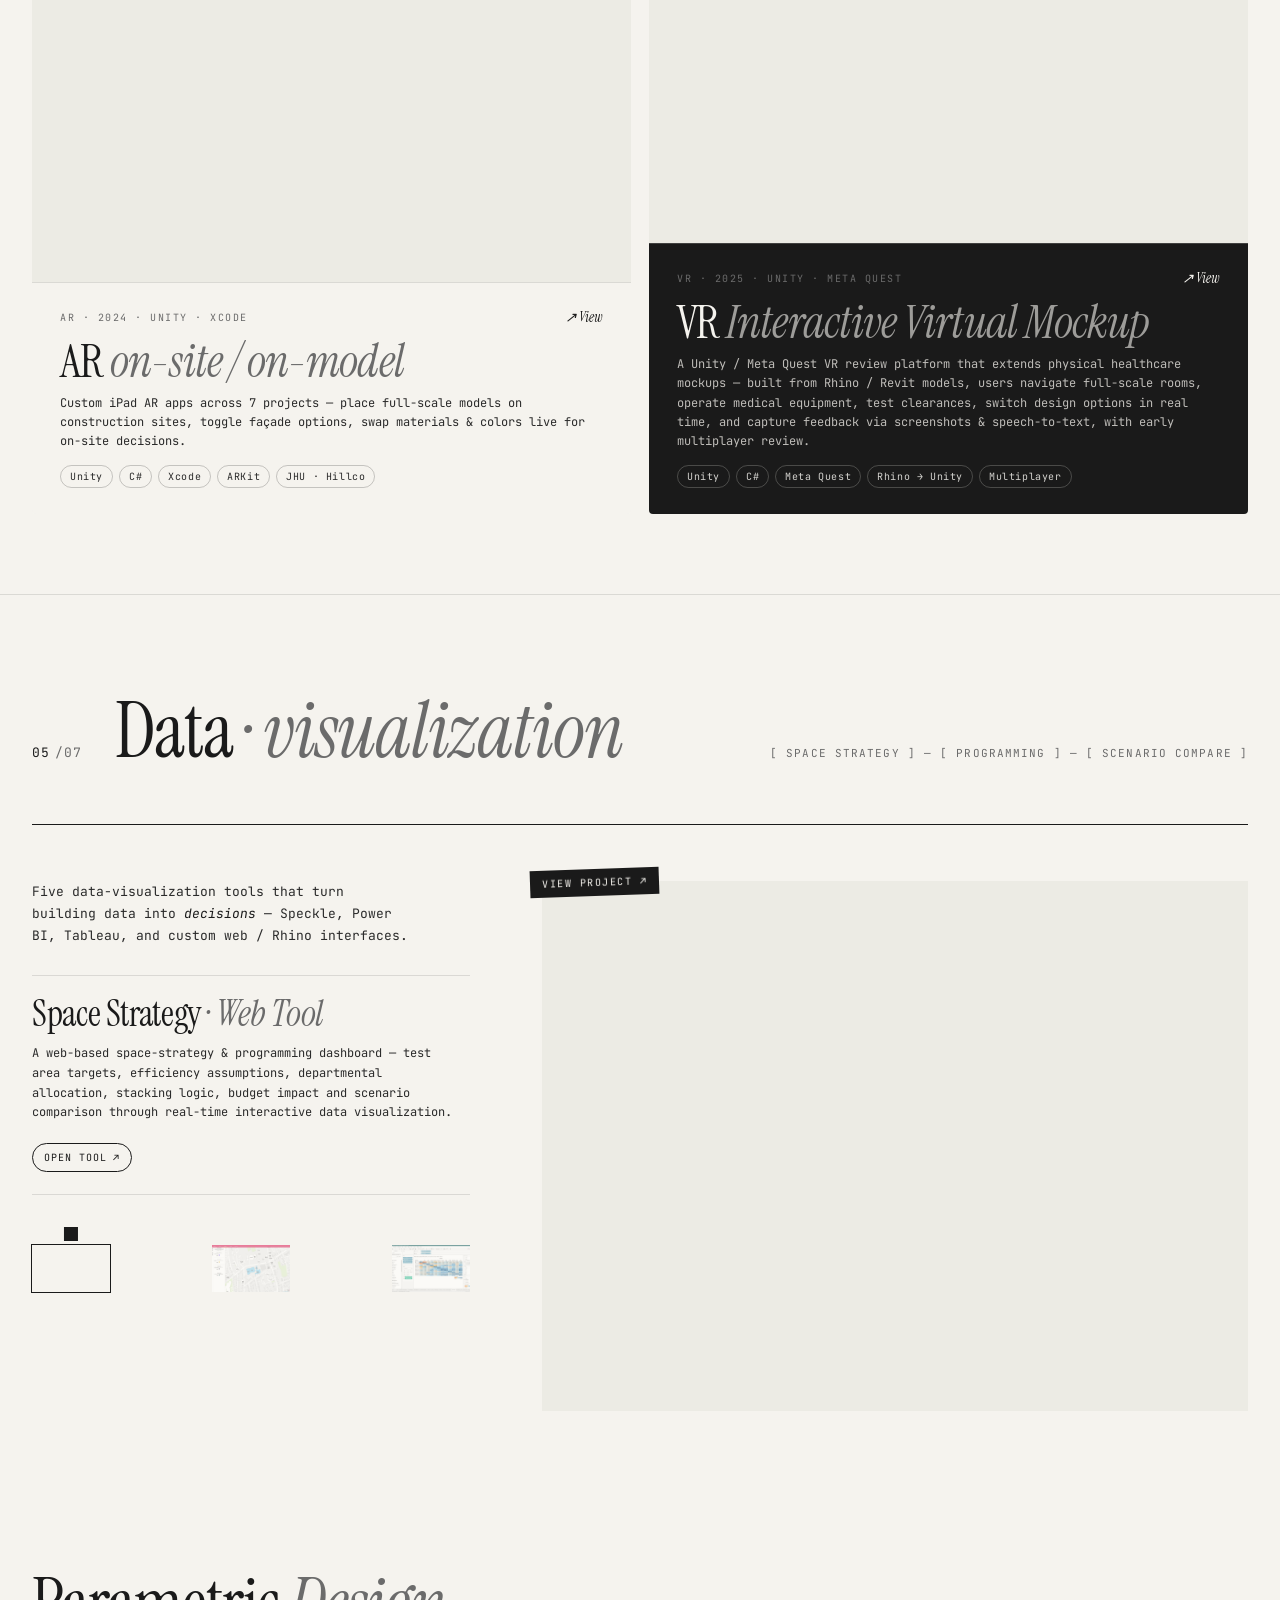
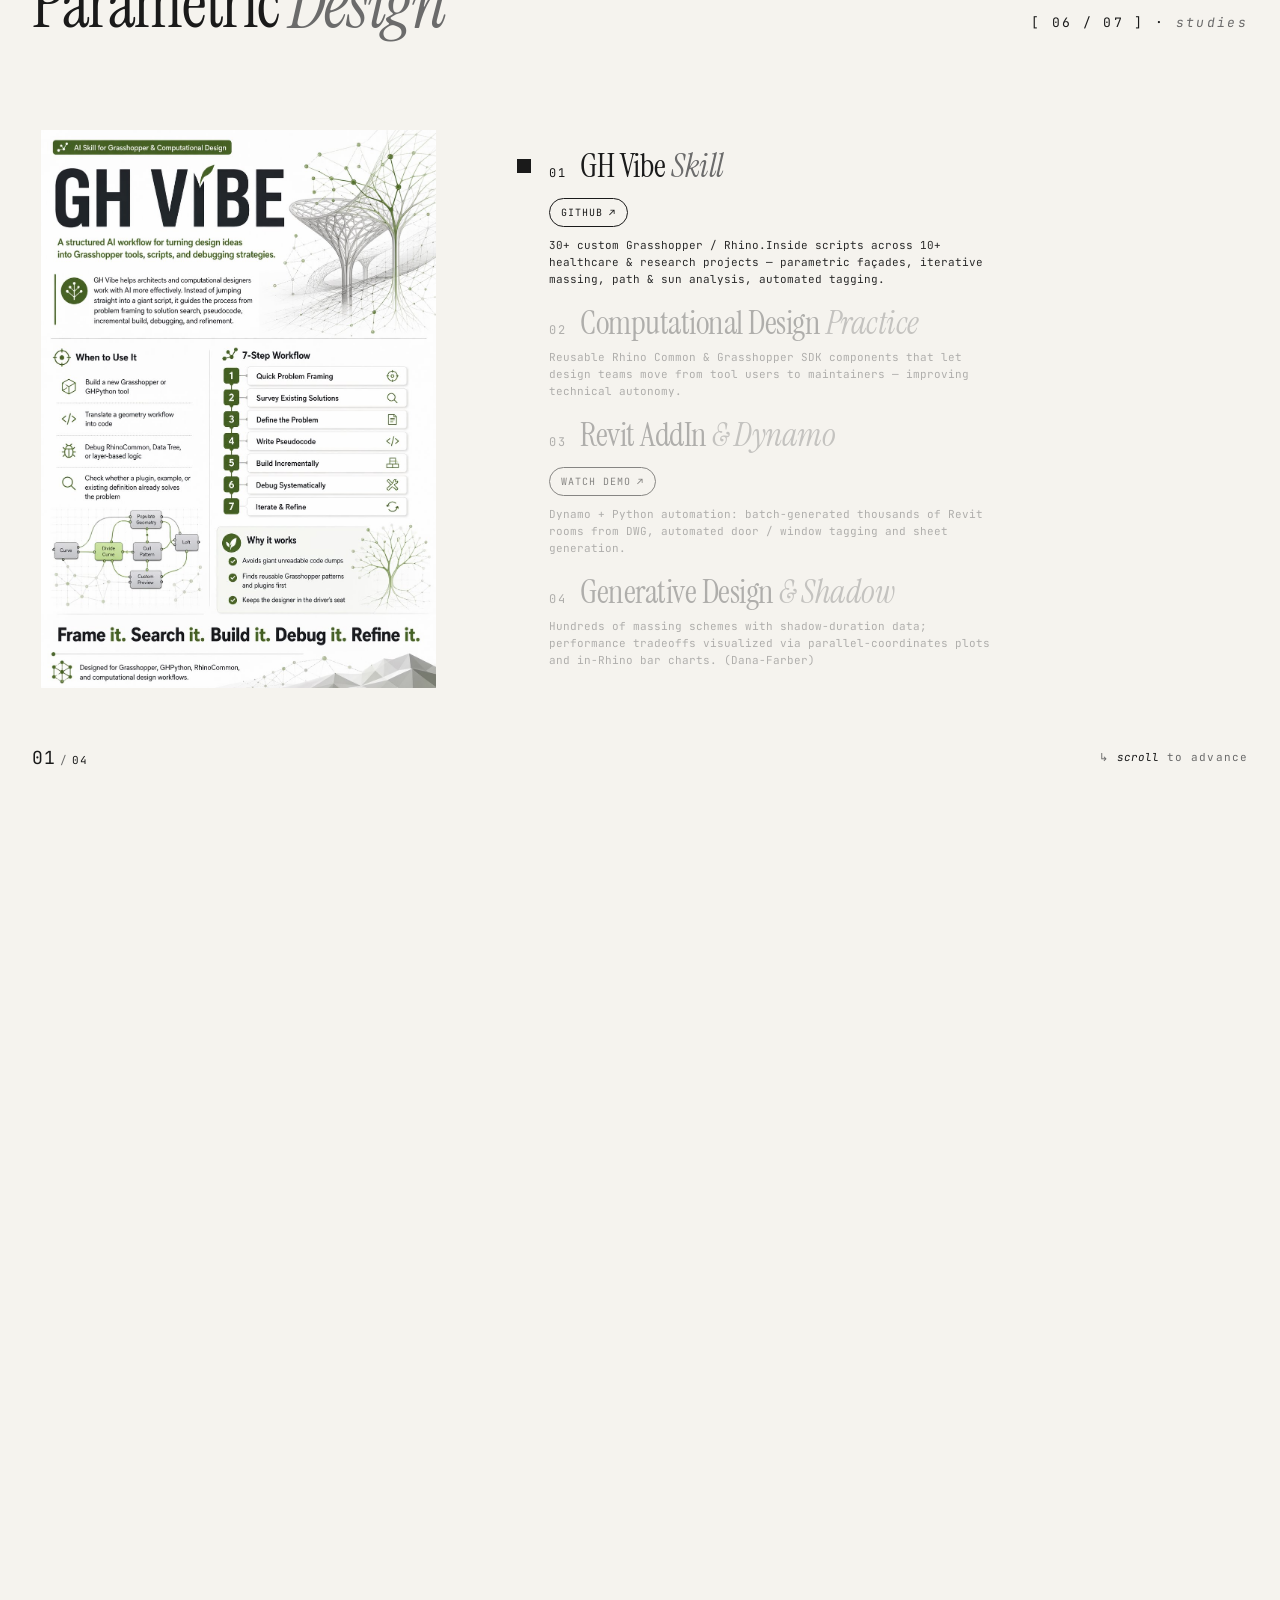
==== commit 4c25dece: "Home: relabel identity + add hover-scramble on the labels - Eyebrow + footer now read "Experience De" ====
--- a/index.html
+++ b/index.html
@@ -56,7 +56,7 @@
   <section class="hero" data-screen-label="Hero">
     <div class="hero-top">
       <div class="col-l">
-        <div class="eyebrow"><span class="num"></span><span data-zh="体验设计师 / AI 构建者 / 叙事者">EXPERIENCE DESIGNER / AI BUILDER / STORYTELLER</span></div>
+        <div class="eyebrow"><span class="num"></span><span class="js-scramble" data-zh="体验设计师 / 设计技术专家 / AI 系统构建者">EXPERIENCE DESIGNER / DESIGN TECHNOLOGIST / AI SYSTEM BUILDER</span></div>
       </div>
       <div class="col-r">
       </div>
@@ -729,7 +729,7 @@
 
   <footer>
     <div class="l">© Yushi Wang · PORTFOLIO · 2026</div>
-    <div class="c" data-zh="体验设计师 / AI 构建者 / 叙事者">Experience Designer / AI Builder / Storyteller</div>
+    <div class="c js-scramble" data-zh="体验设计师 / 设计技术专家 / AI 系统构建者">Experience Designer / Design Technologist / AI System Builder</div>
     <div class="r"><span class="timecode">22:08:37</span> · PST</div>
   </footer>
 
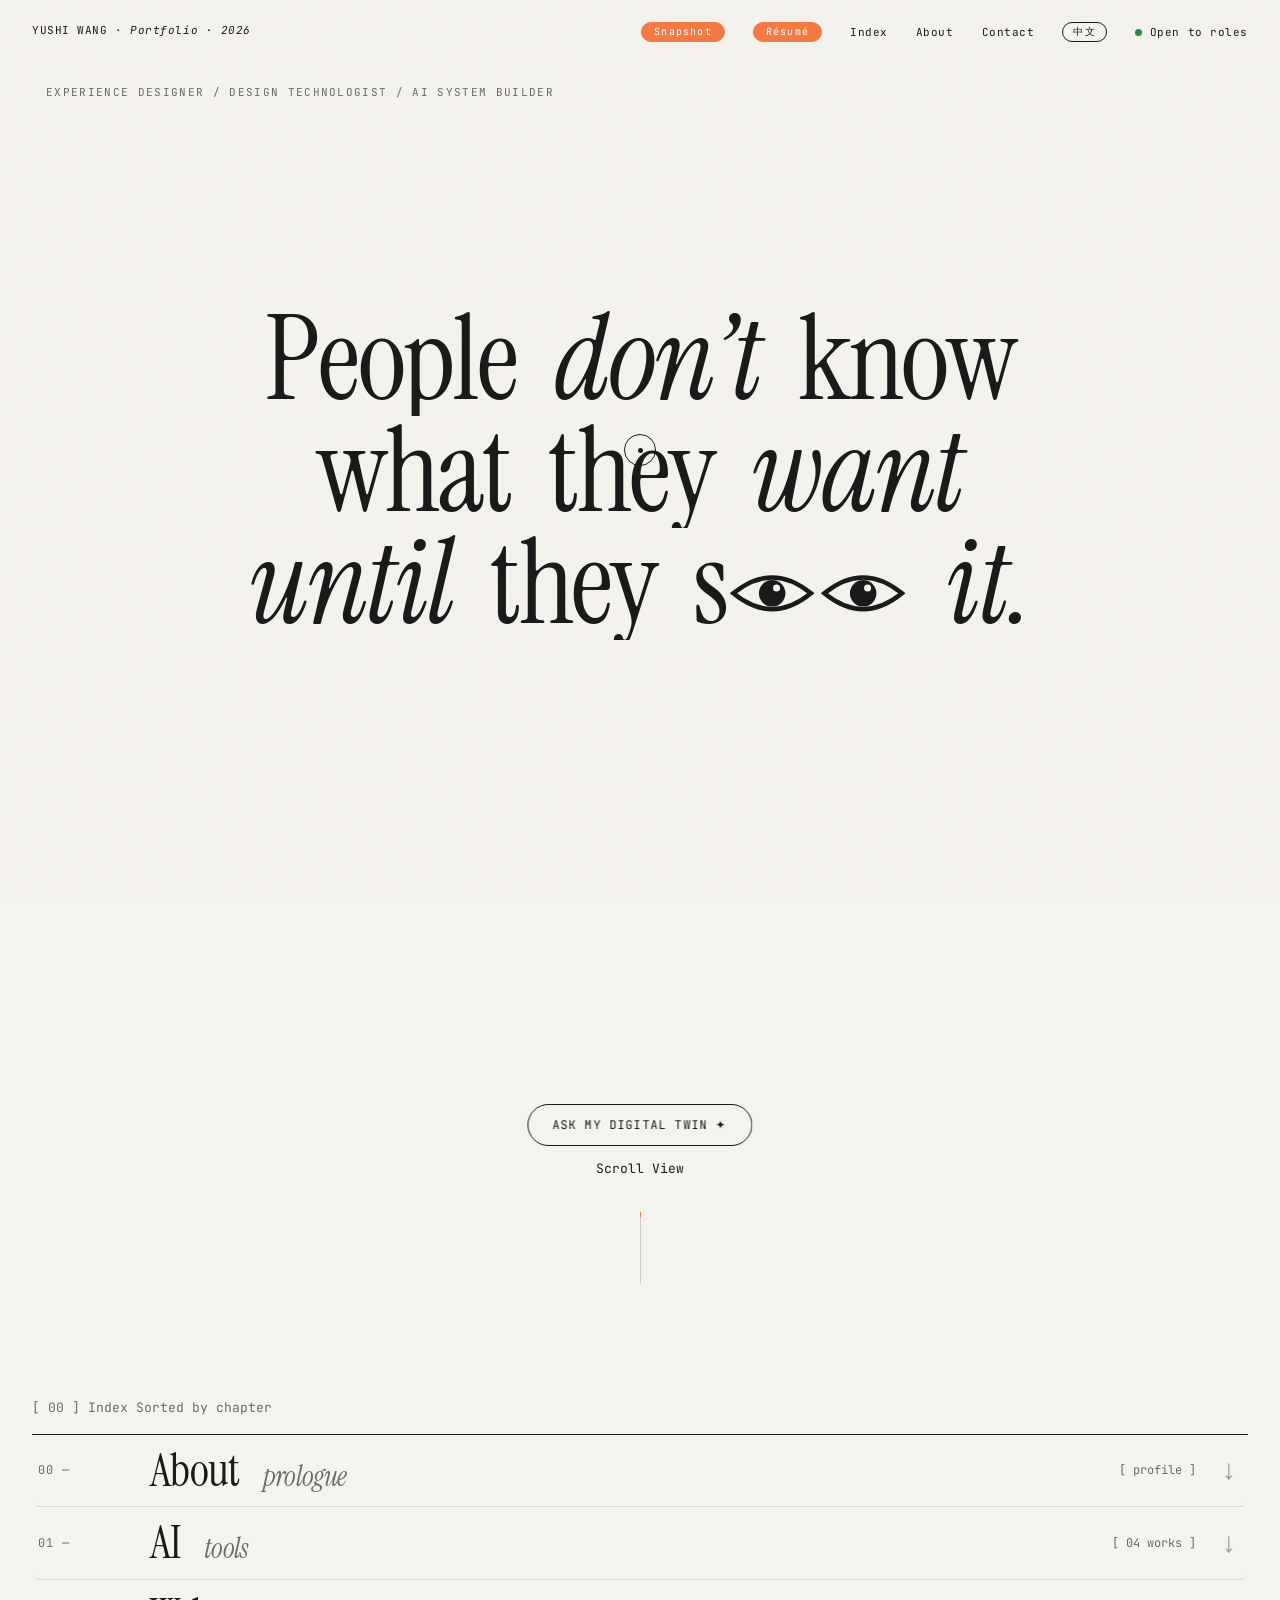
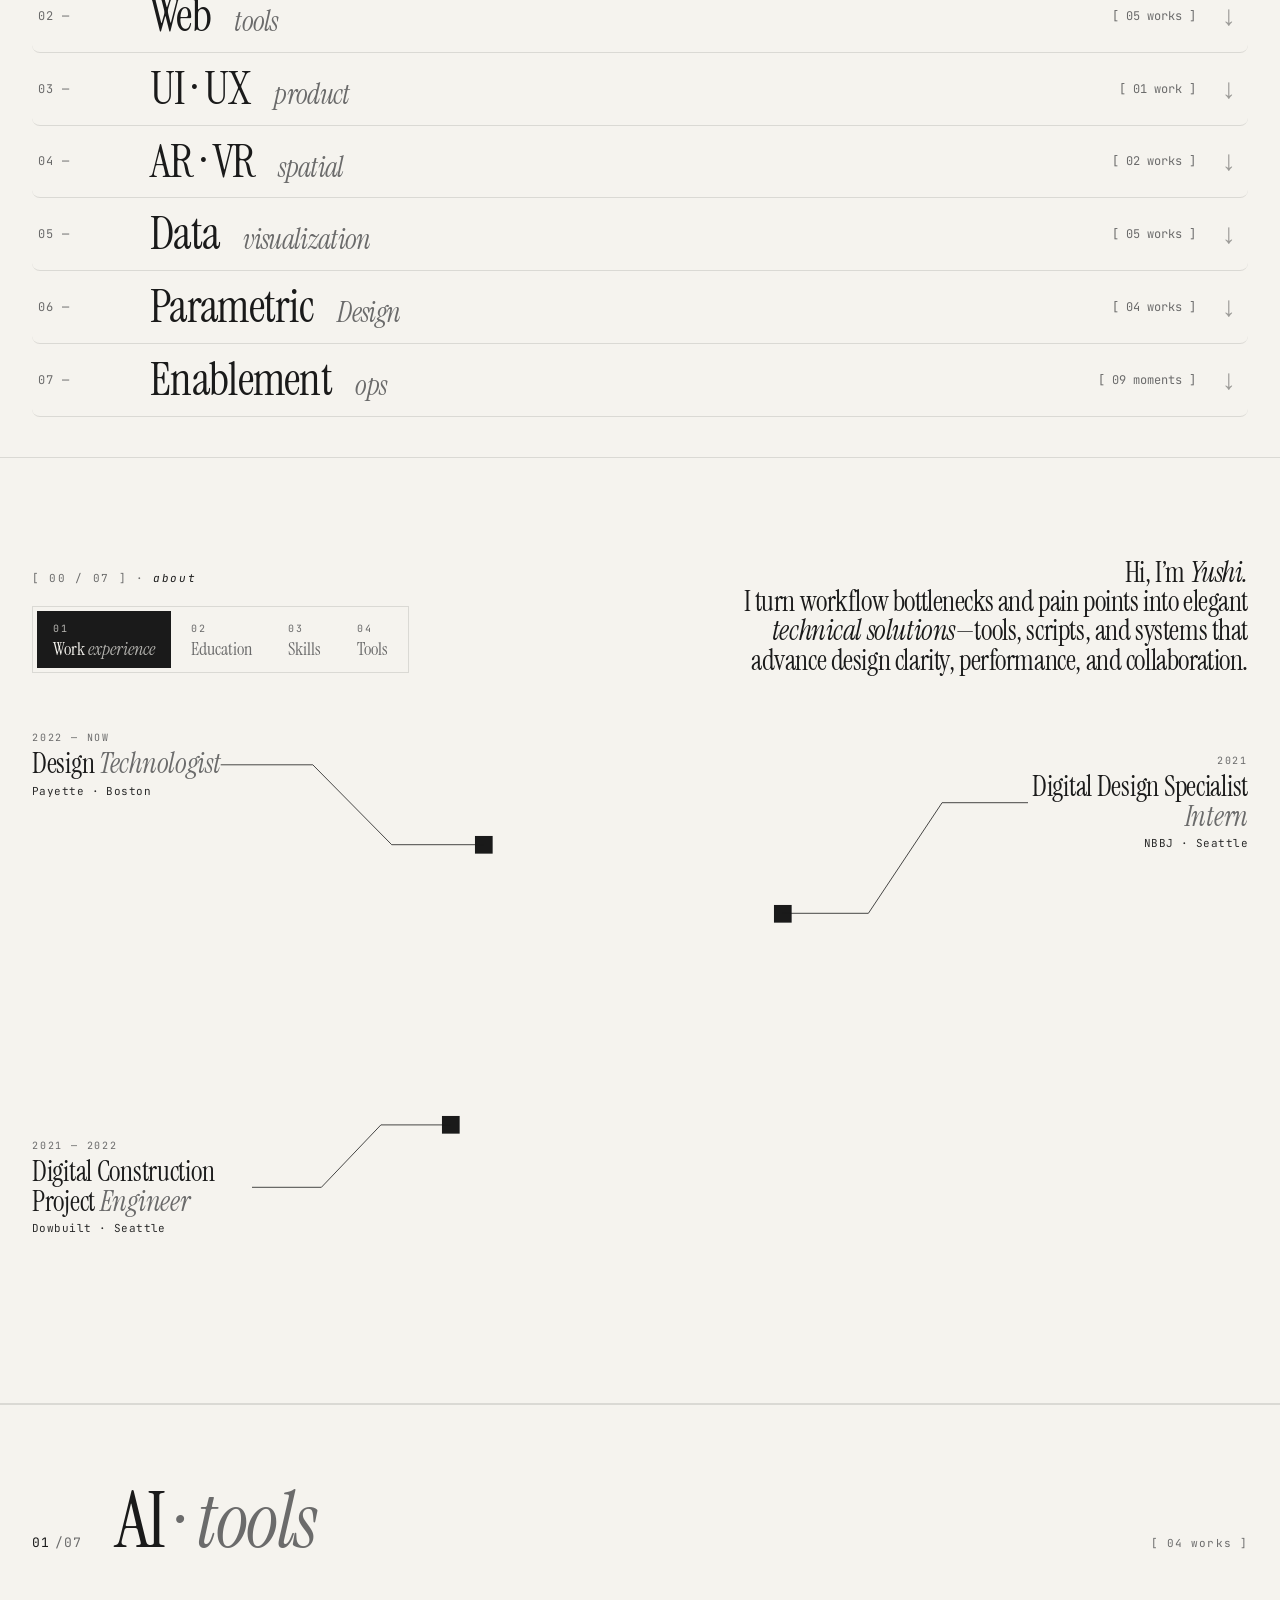
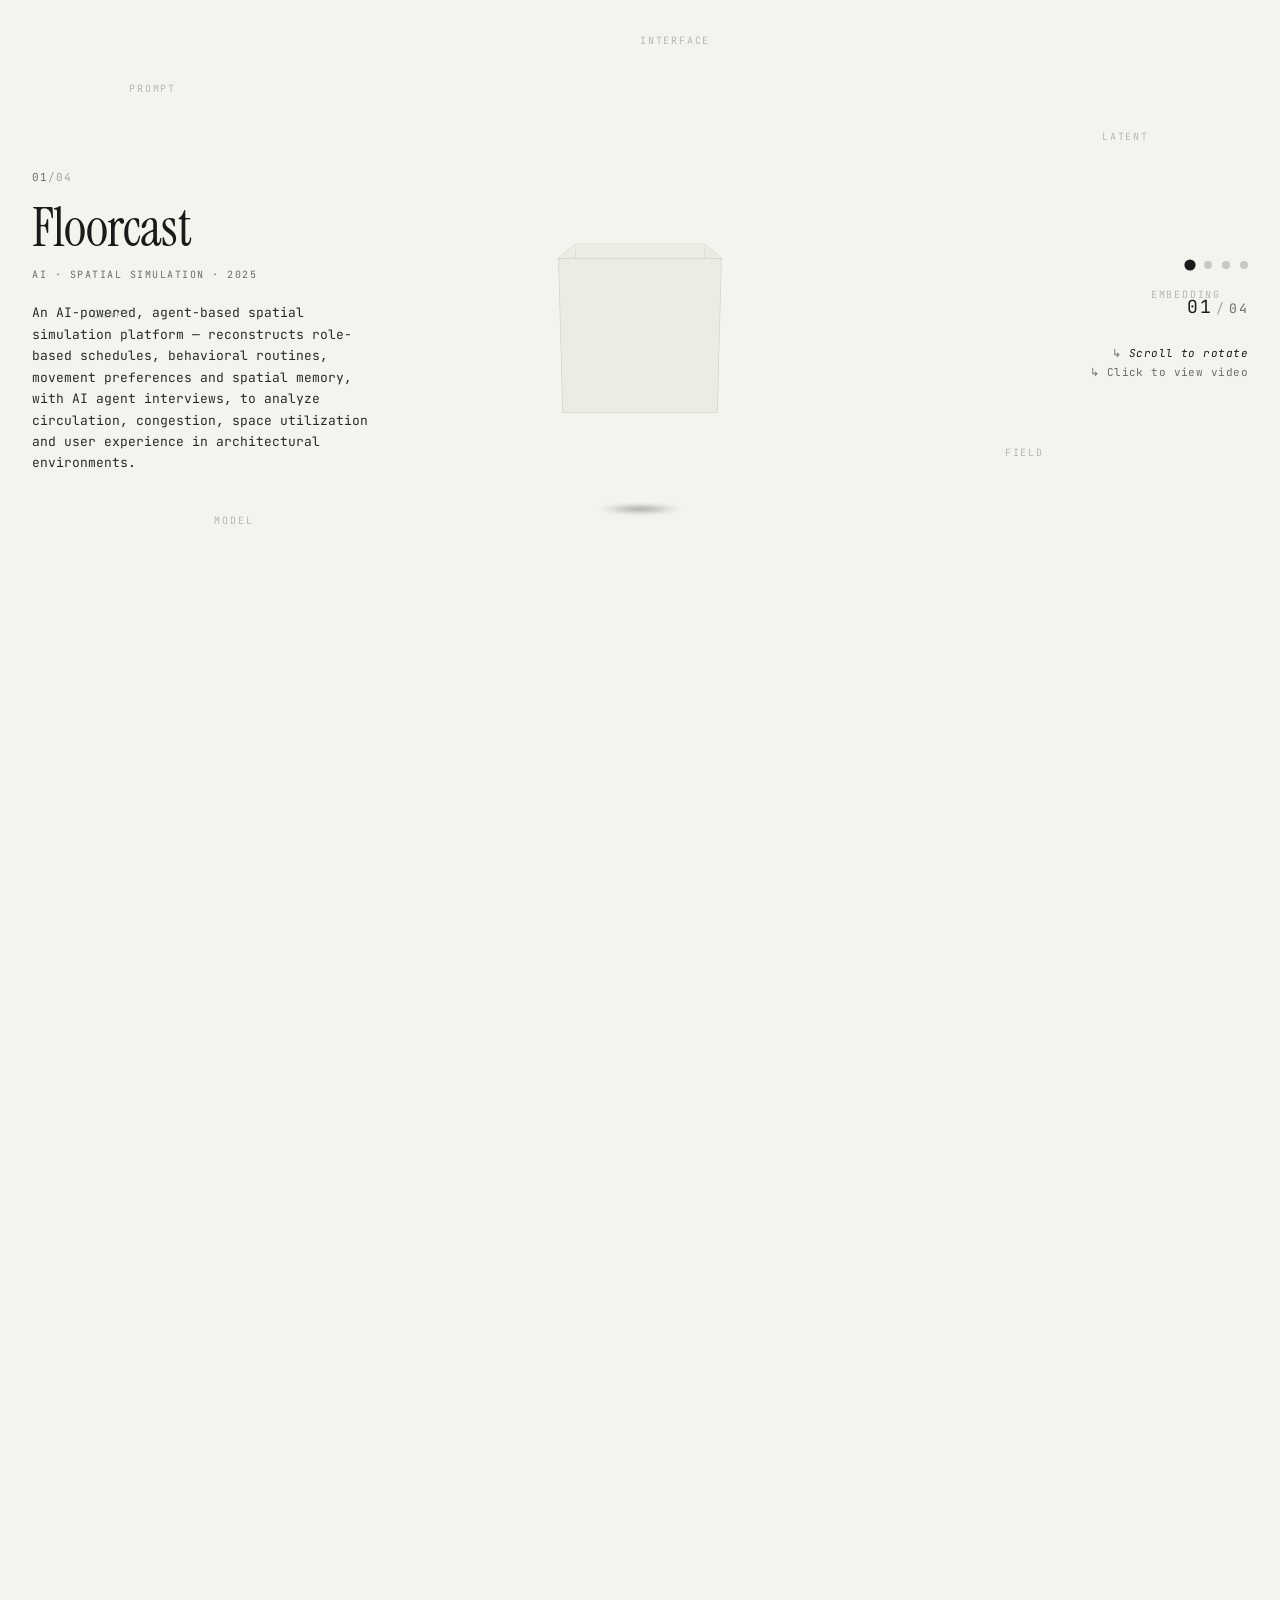
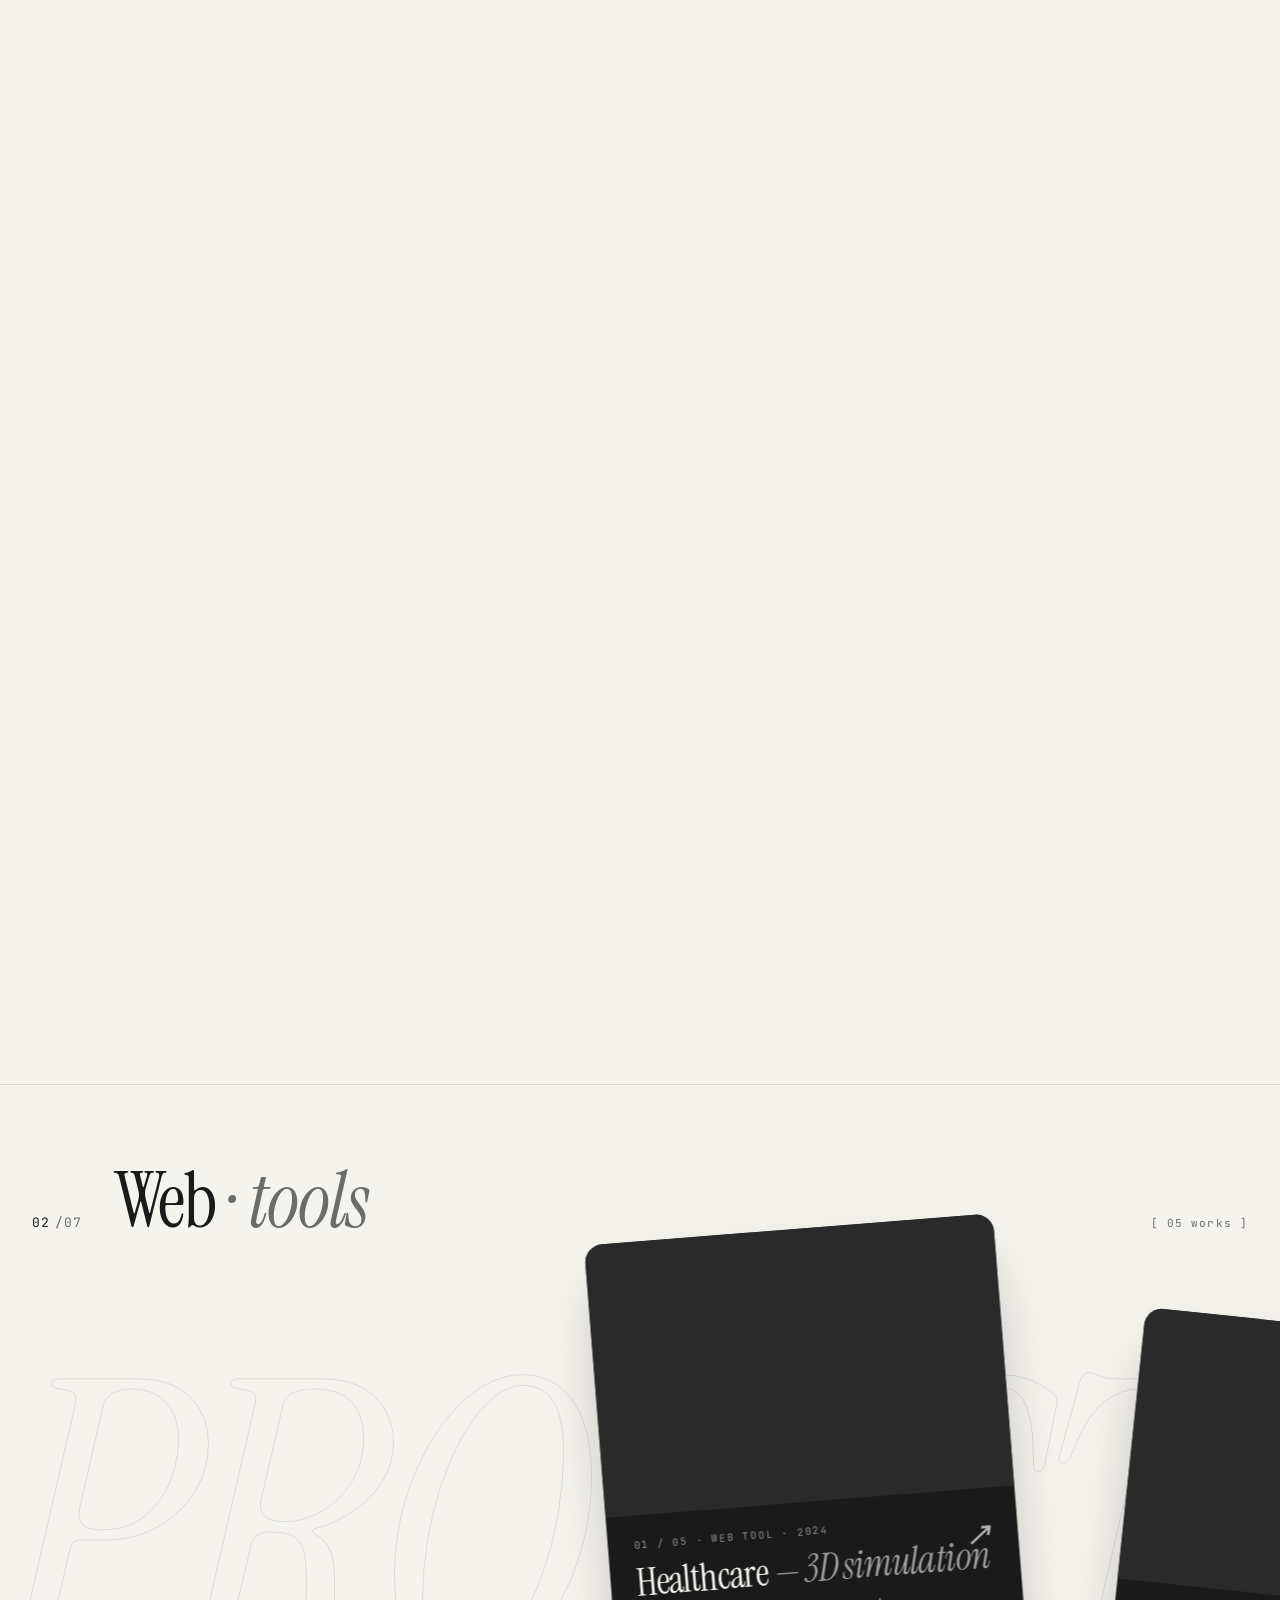
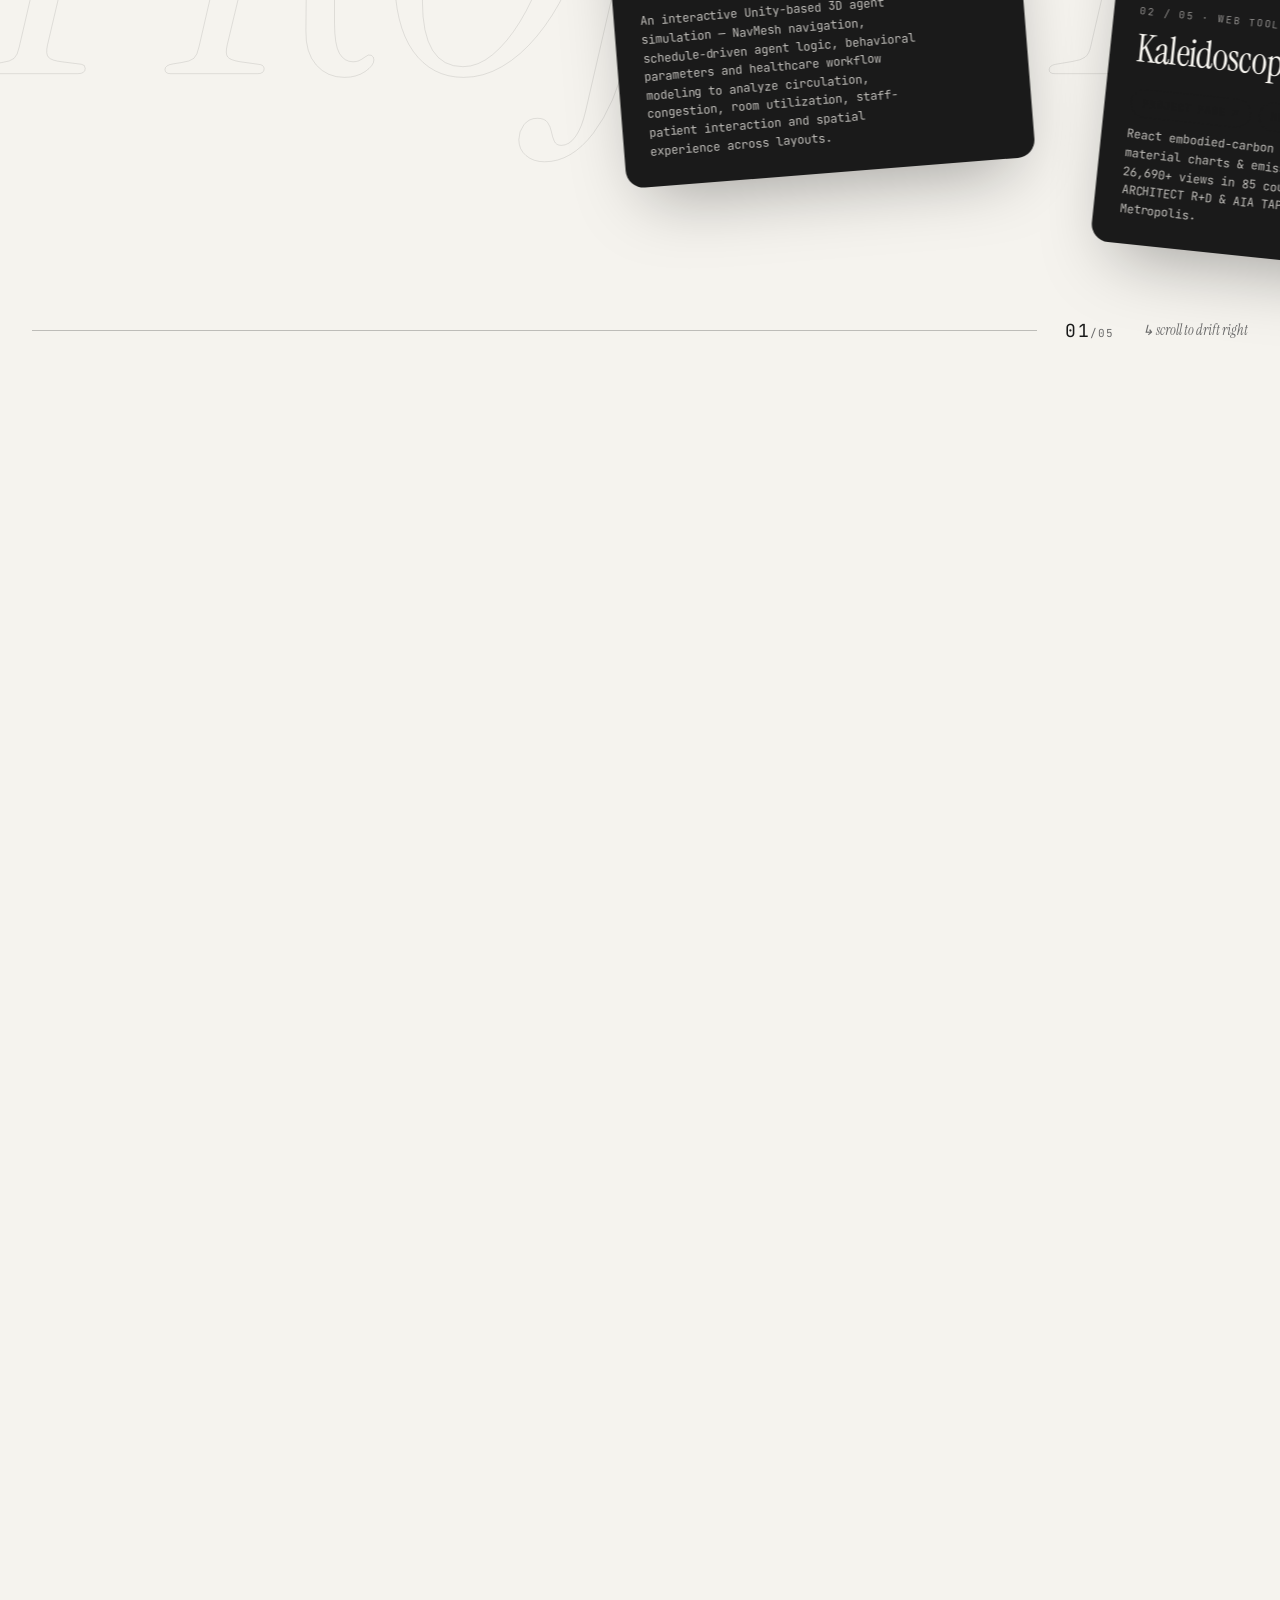
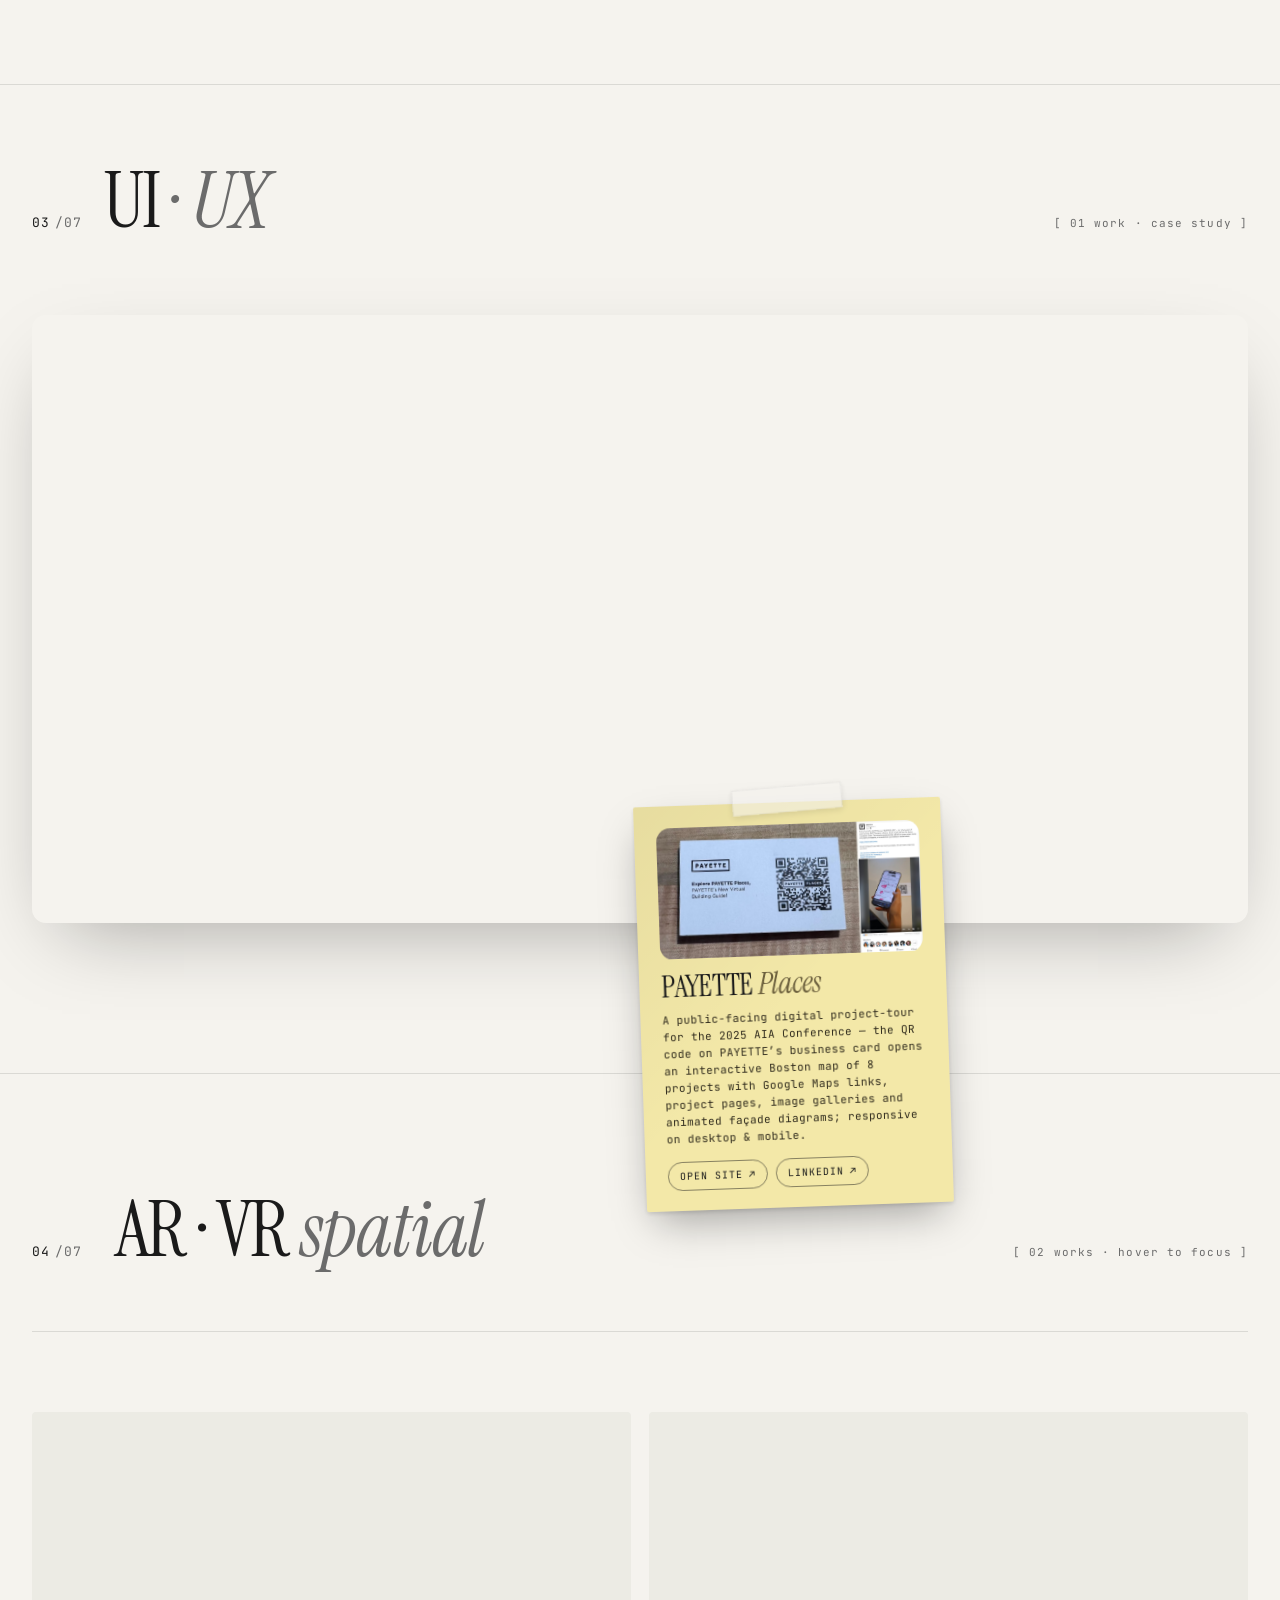
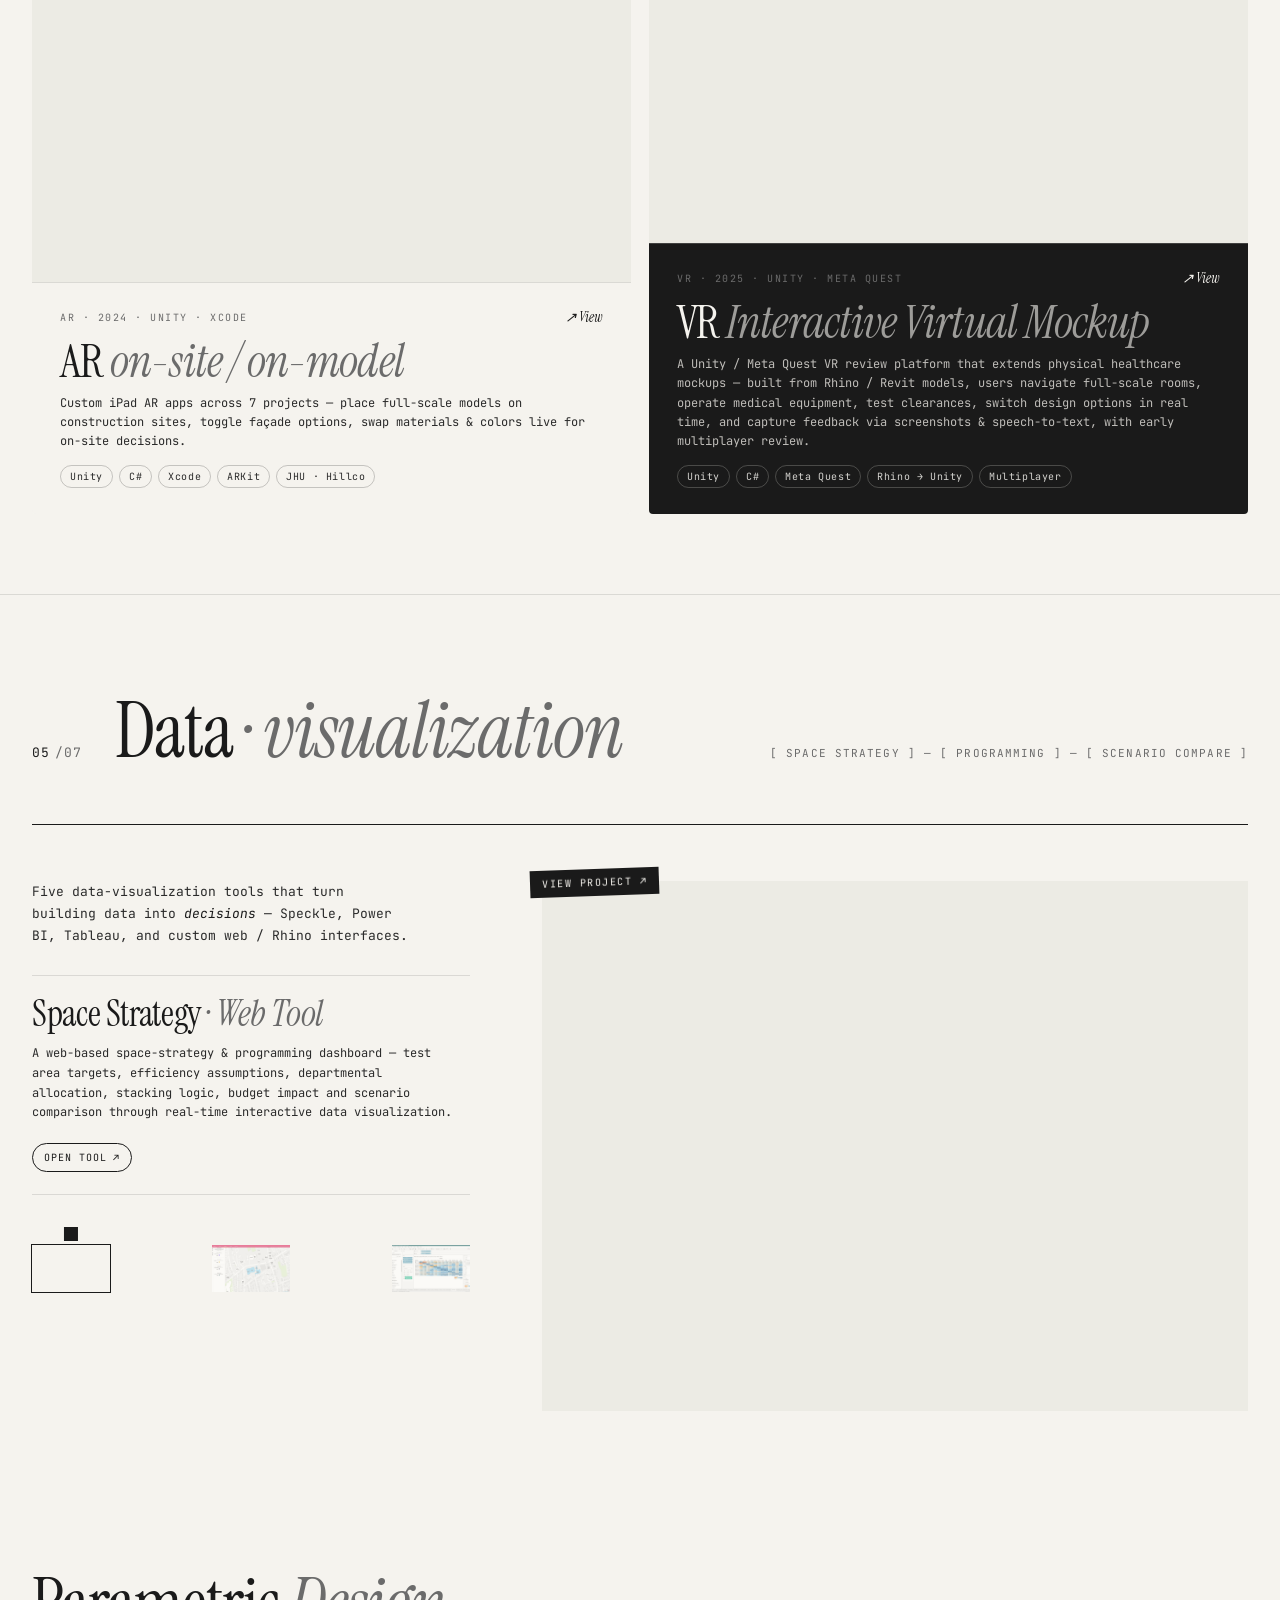
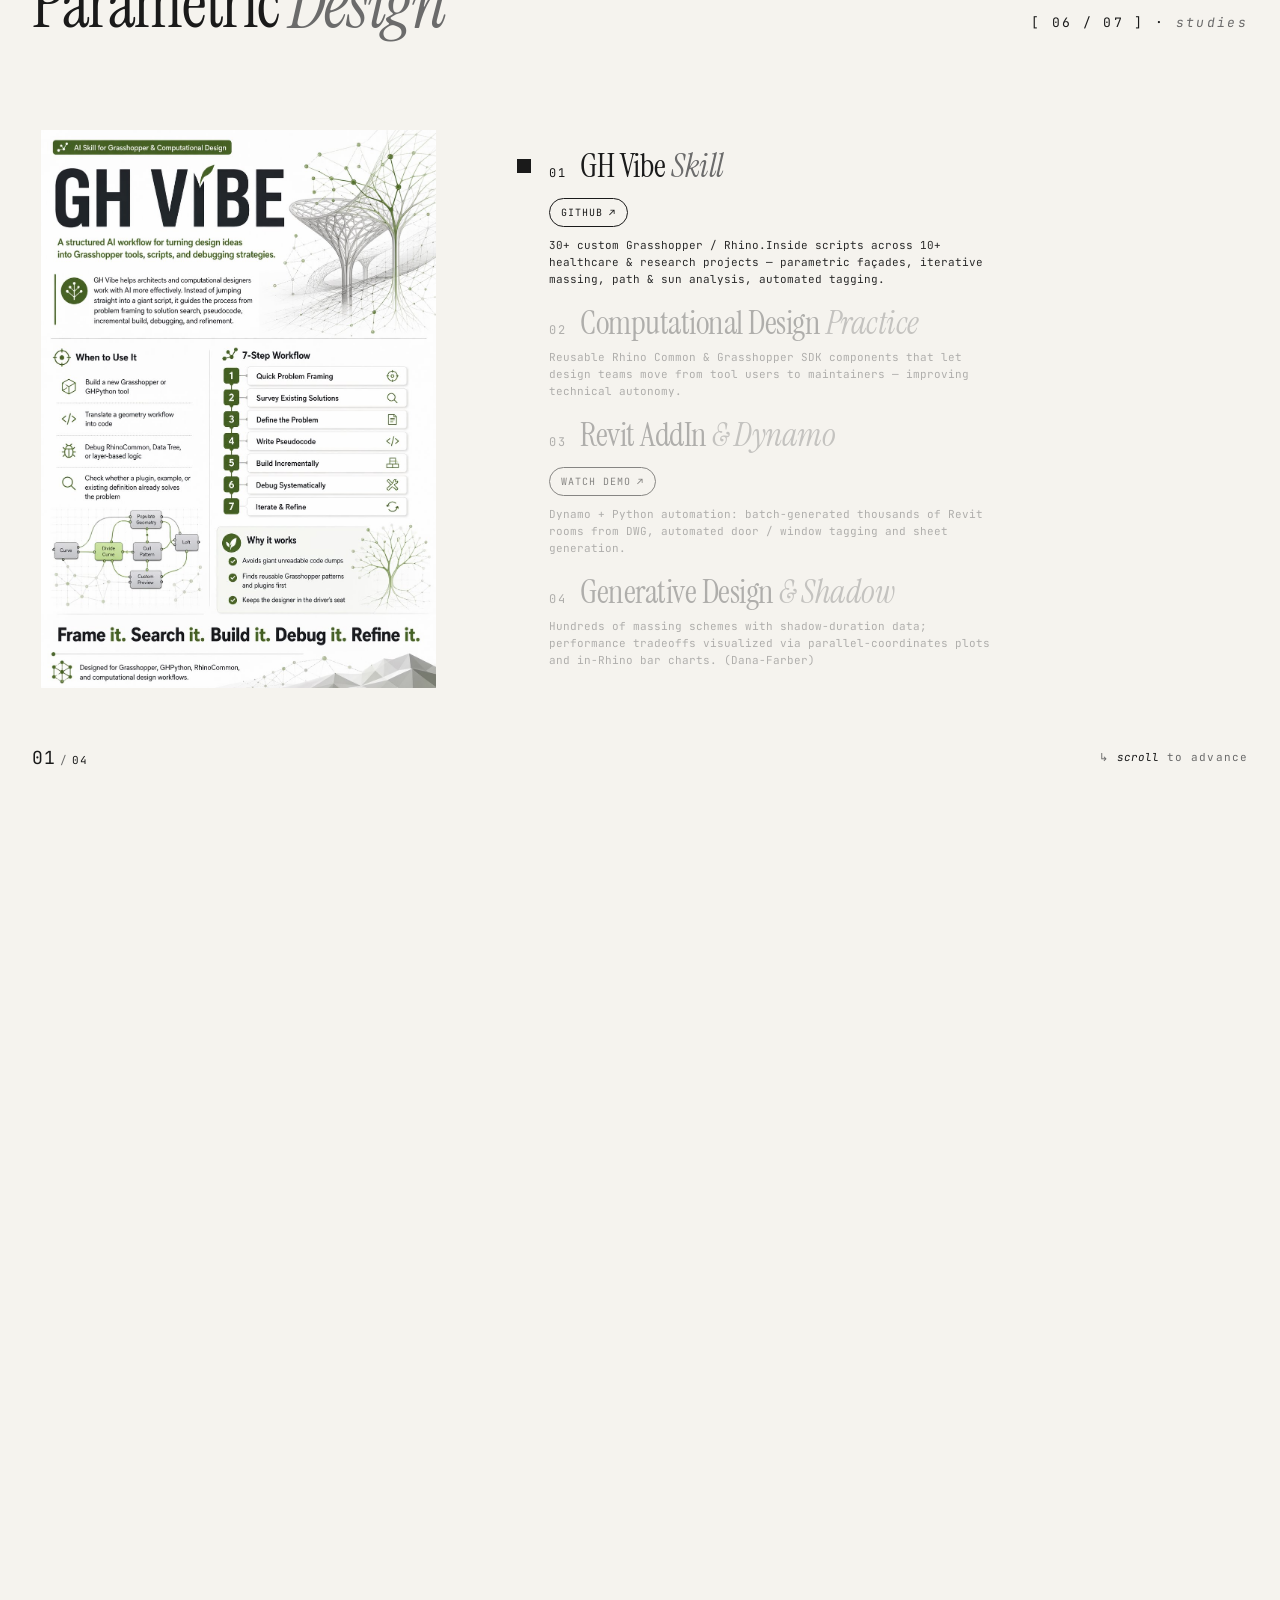
==== commit 4a37e283: "PAYETTE Places video: 3x on both home hero and detail modal Detail modal media rate 2 -> 3; add data" ====
--- a/index.html
+++ b/index.html
@@ -403,7 +403,7 @@
         </div>
 
         <div class="uiux-hero-img" data-cursor="video" data-proj="uiux" data-video="assets/uiux-payetteplaces.mp4">
-          <video src="assets/uiux-payetteplaces.mp4" autoplay muted loop playsinline preload="metadata"></video>
+          <video src="assets/uiux-payetteplaces.mp4" data-rate="3" autoplay muted loop playsinline preload="metadata"></video>
           <div class="uiux-prog" id="uiux-prog" aria-hidden="true"><i></i></div>
 
           <!-- Sticky note panel — stuck on the video, centred horizontally, 4/5 down -->
